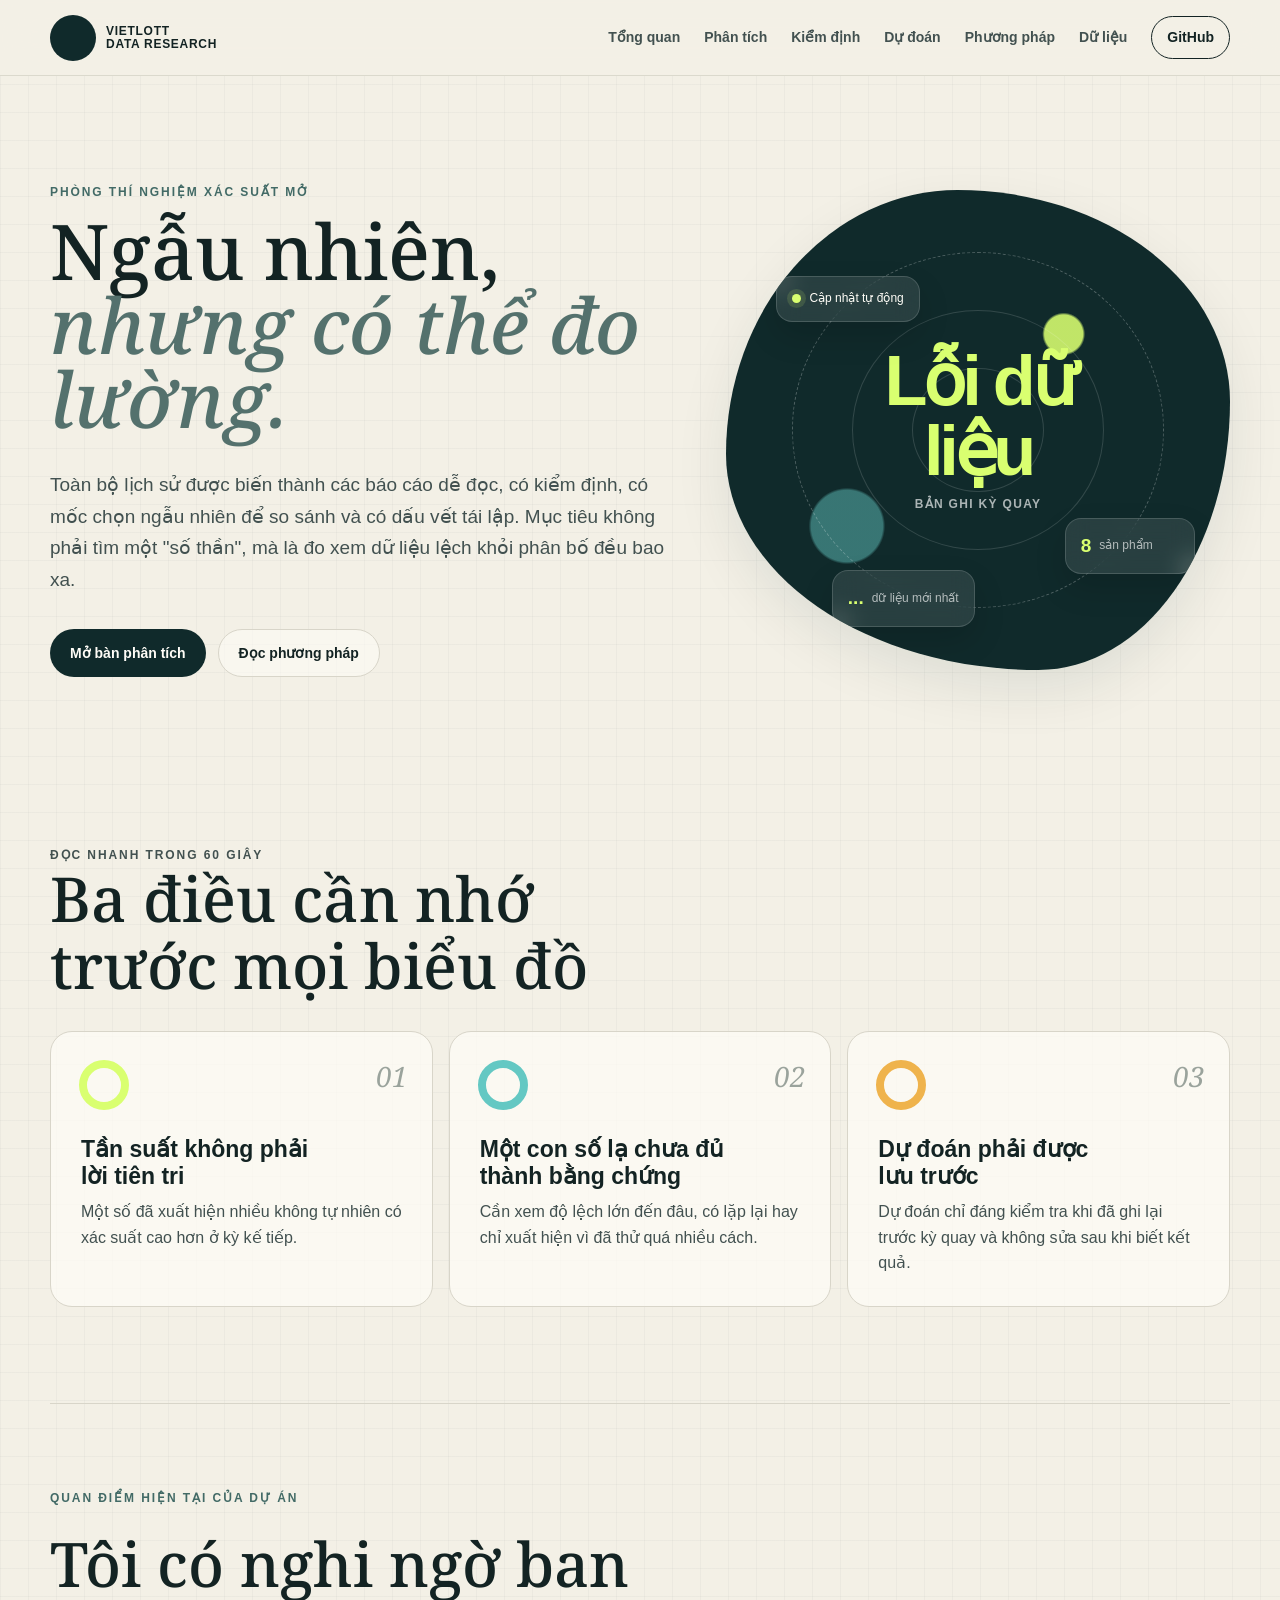
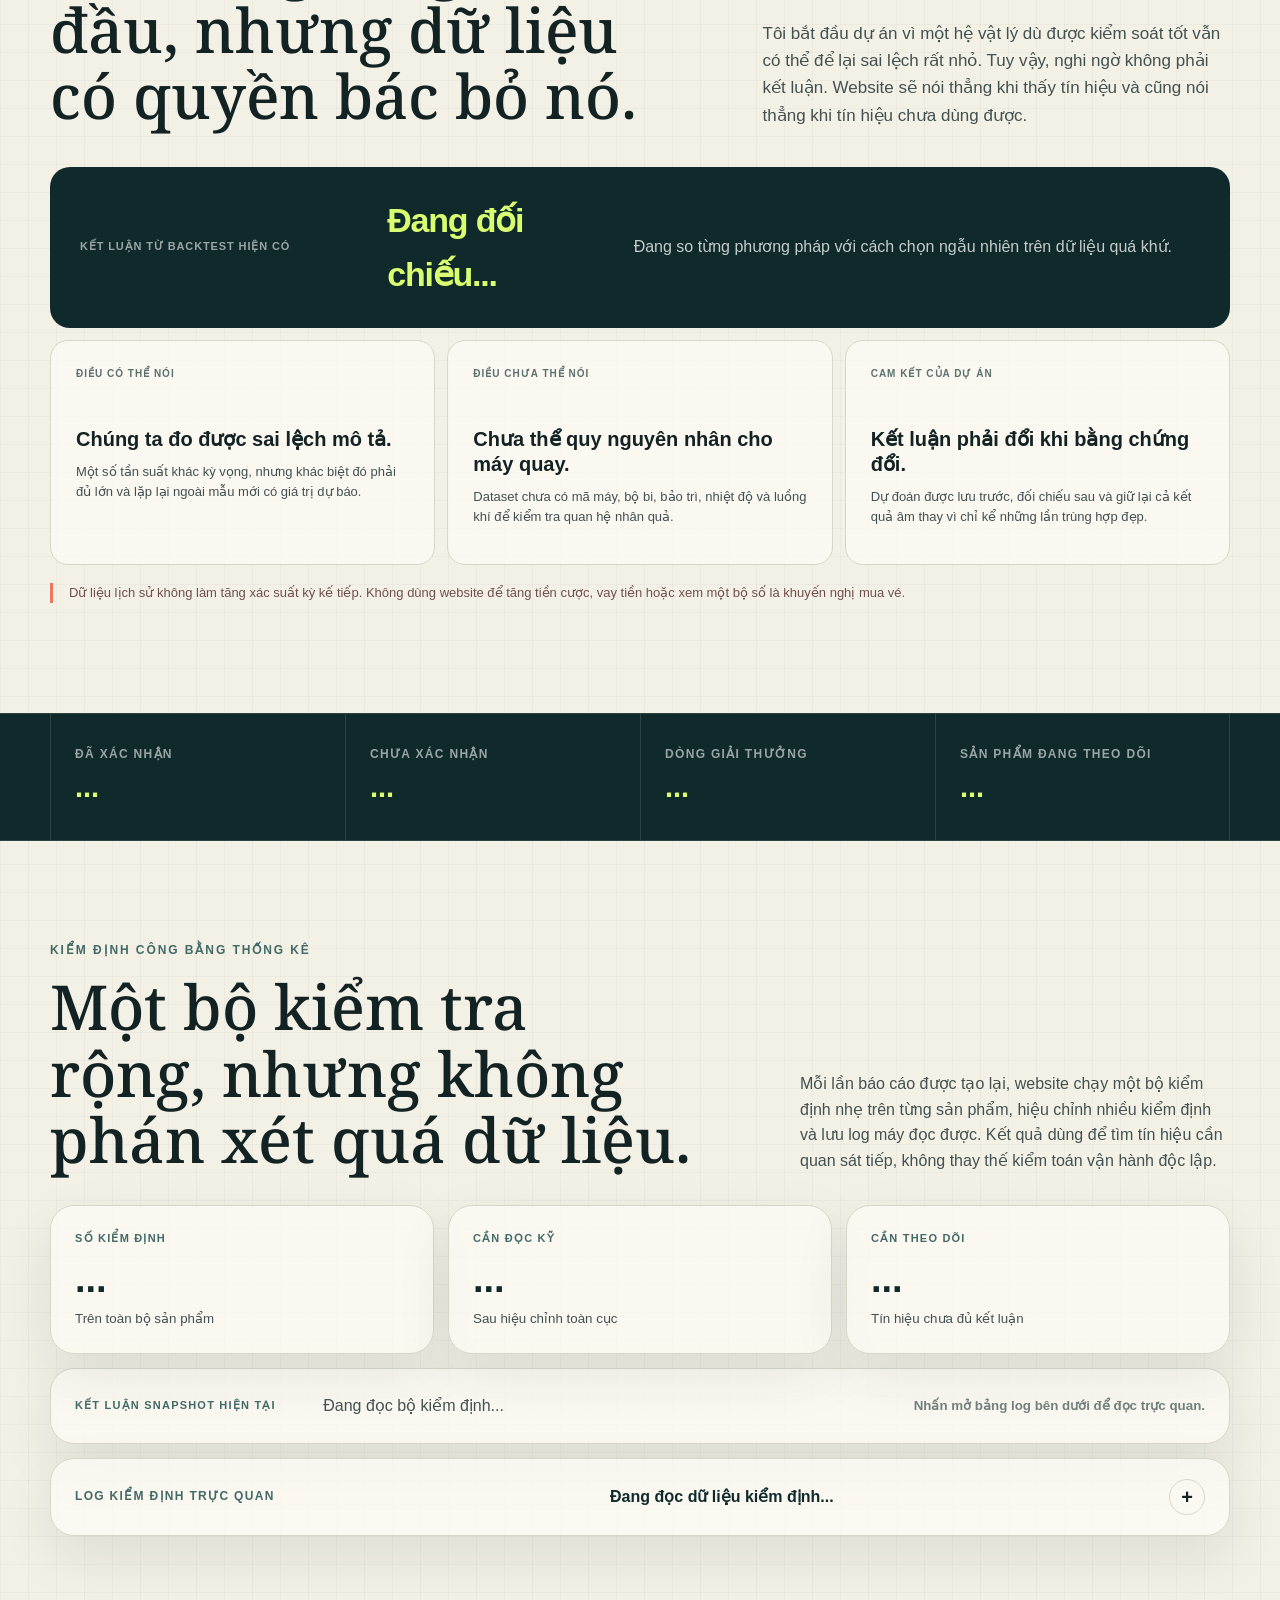
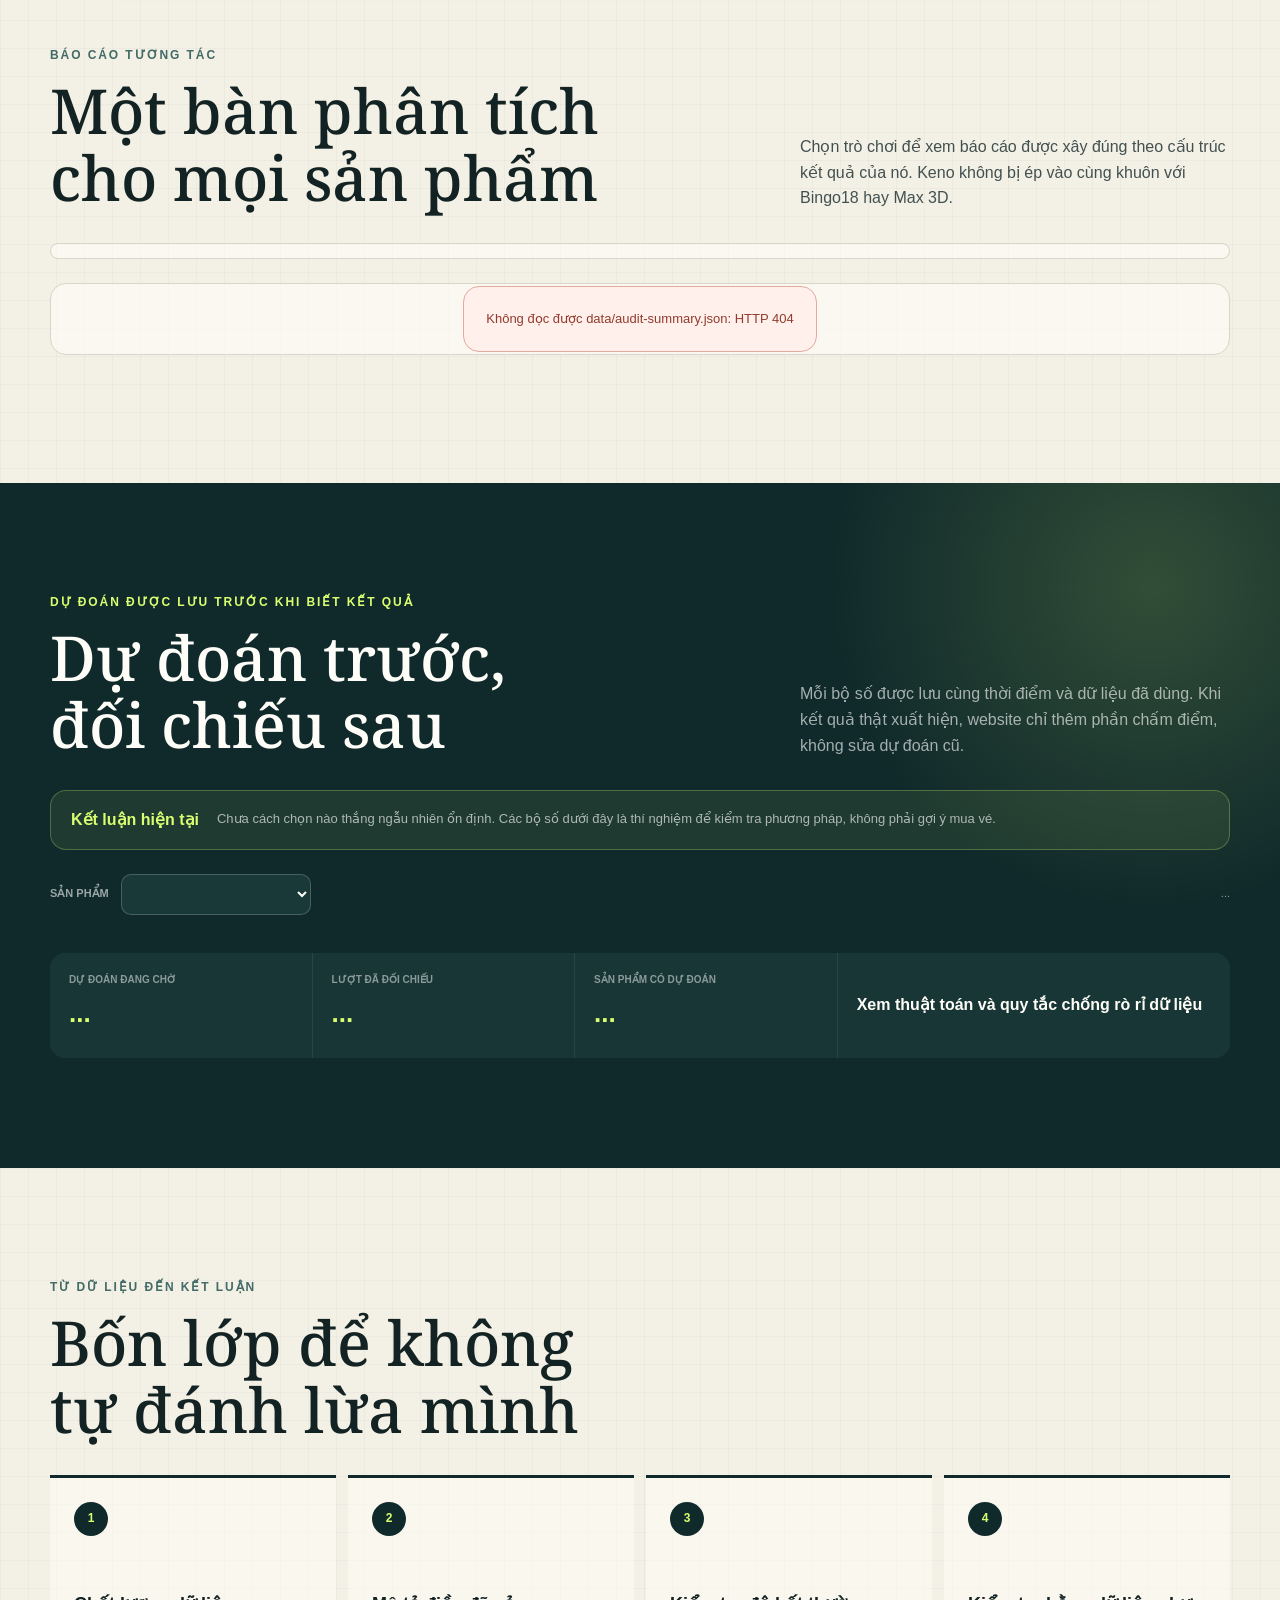
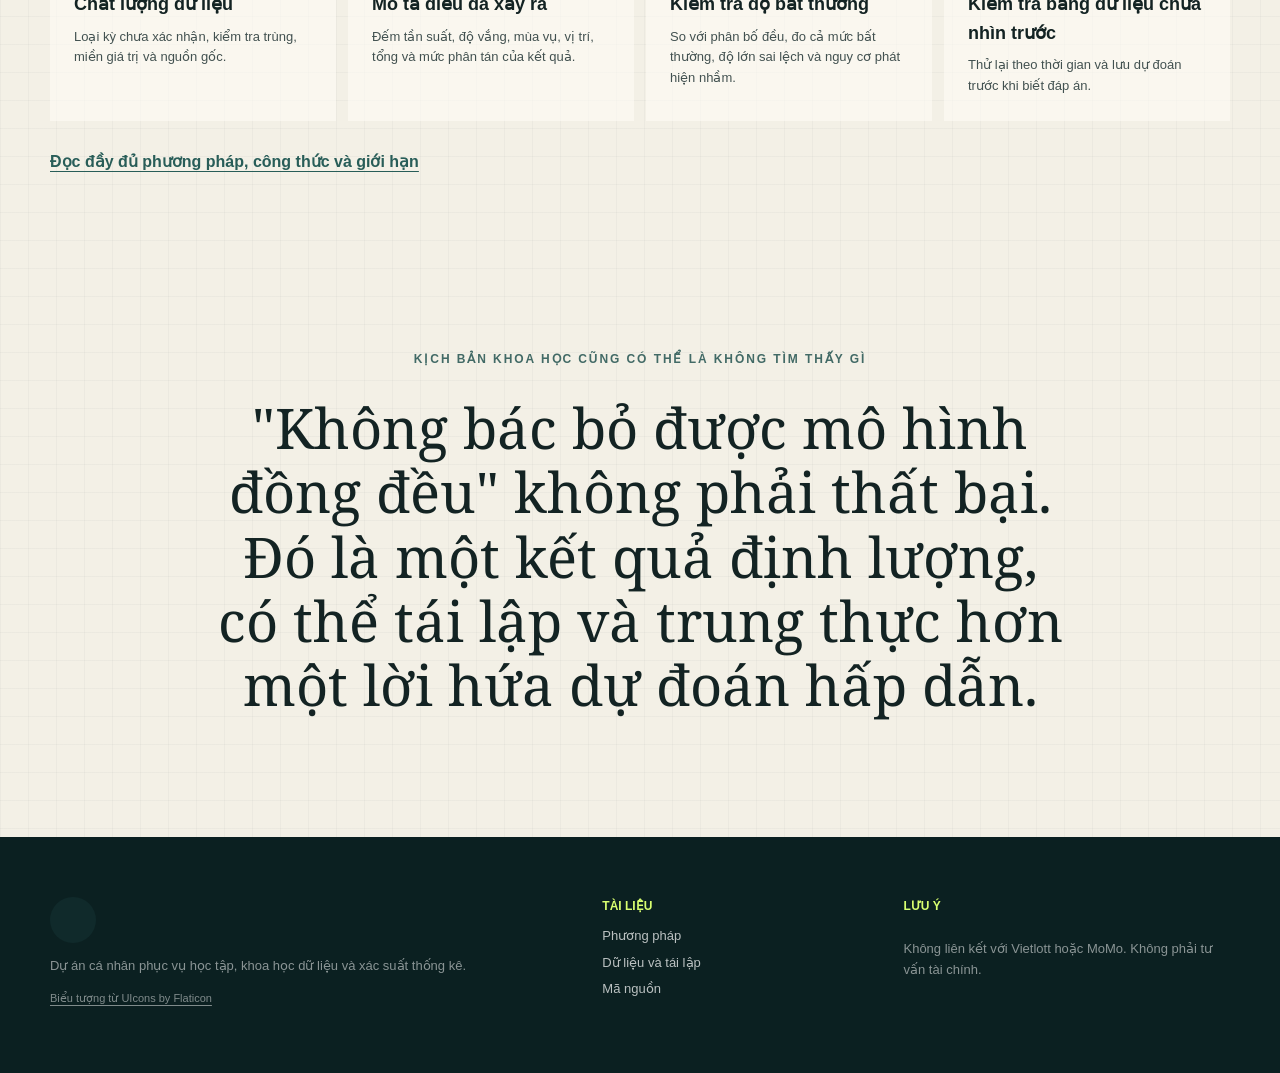
==== site/index.html @ 47cca915 "Tinh chỉnh toàn diện giao diện desktop" ====
<!doctype html>
<html lang="vi">
<head>
  <meta charset="utf-8">
  <meta name="viewport" content="width=device-width, initial-scale=1">
  <meta name="description" content="Báo cáo thống kê, kiểm định và dự đoán có lưu vết trên dữ liệu lịch sử Vietlott.">
  <meta name="theme-color" content="#102a2b">
  <meta property="og:title" content="Vietlott Data Research">
  <meta property="og:description" content="Đo lường tính ngẫu nhiên bằng dữ liệu, không bán giấc mơ dự đoán.">
  <title>Vietlott Data Research</title>
  <link rel="icon" href="assets/favicon.svg?v=20260614-8" type="image/svg+xml">
  <link rel="preconnect" href="https://fonts.googleapis.com">
  <link rel="preconnect" href="https://fonts.gstatic.com" crossorigin>
  <link rel="stylesheet" href="https://fonts.googleapis.com/css2?family=Noto+Serif:ital,wght@0,400;0,500;1,400;1,500&amp;display=swap">
  <link rel="stylesheet" href="https://cdn-uicons.flaticon.com/3.0.0/uicons-regular-rounded/css/uicons-regular-rounded.css">
  <link rel="stylesheet" href="assets/styles.css?v=20260614-8">
  <script src="assets/app.js?v=20260614-8" defer></script>
</head>
<body>
  <a class="skip-link" href="#main">Bỏ qua điều hướng</a>
  <header class="site-header">
    <a class="brand" href="index.html" aria-label="Vietlott Data Research">
      <span class="brand-mark" aria-hidden="true"><i class="fi fi-rr-crystal-ball"></i></span>
      <span class="brand-copy">Vietlott<br>Data Research</span>
    </a>
    <button class="menu-button" type="button" aria-expanded="false" aria-controls="site-nav">
      Menu
    </button>
    <nav id="site-nav" class="site-nav" aria-label="Điều hướng chính">
      <a href="#tong-quan">Tổng quan</a>
      <a href="#phan-tich">Phân tích</a>
      <a href="#kiem-dinh">Kiểm định</a>
      <a href="#du-doan">Dự đoán</a>
      <a href="phuong-phap.html">Phương pháp</a>
      <a href="du-lieu.html">Dữ liệu</a>
      <a class="nav-github" href="https://github.com/NhanAZ/vietlott-data-research">GitHub</a>
    </nav>
  </header>

  <main id="main">
    <section id="tong-quan" class="hero shell">
      <div class="hero-copy">
        <p class="eyebrow">Phòng thí nghiệm xác suất mở</p>
        <h1>Ngẫu nhiên,<br><span>nhưng có thể đo lường.</span></h1>
        <p class="hero-lead">
          Toàn bộ lịch sử được biến thành các báo cáo dễ đọc, có kiểm định, có
          mốc chọn ngẫu nhiên để so sánh và có dấu vết tái lập. Mục tiêu không
          phải tìm một "số thần", mà là đo xem dữ liệu lệch khỏi phân bố đều bao xa.
        </p>
        <div class="hero-actions">
          <a class="button button-primary" href="#phan-tich">Mở bàn phân tích</a>
          <a class="button button-quiet" href="phuong-phap.html">Đọc phương pháp</a>
        </div>
      </div>
      <div class="hero-figure" aria-label="Tóm tắt dữ liệu">
        <div class="orbit orbit-one"></div>
        <div class="orbit orbit-two"></div>
        <div class="hero-number">
          <strong id="hero-draw-count">...</strong>
          <span>bản ghi kỳ quay</span>
        </div>
        <div class="hero-badge hero-badge-a">
          <span class="status-dot"></span>
          <span>Cập nhật tự động</span>
        </div>
        <div class="hero-badge hero-badge-b">
          <strong id="hero-product-count">8</strong>
          <span>sản phẩm</span>
        </div>
        <div class="hero-badge hero-badge-c">
          <strong id="hero-date">...</strong>
          <span>dữ liệu mới nhất</span>
        </div>
      </div>
    </section>

    <section class="quick-read shell" aria-labelledby="quick-title">
      <div class="section-heading compact">
        <p class="eyebrow">Đọc nhanh trong 60 giây</p>
        <h2 id="quick-title">Ba điều cần nhớ trước mọi biểu đồ</h2>
      </div>
      <div class="principle-grid">
        <article class="principle-card">
          <span class="principle-index">01</span>
          <h3>Tần suất không phải lời tiên tri</h3>
          <p>Một số đã xuất hiện nhiều không tự nhiên có xác suất cao hơn ở kỳ kế tiếp.</p>
        </article>
        <article class="principle-card">
          <span class="principle-index">02</span>
          <h3>Một con số lạ chưa đủ thành bằng chứng</h3>
          <p>Cần xem độ lệch lớn đến đâu, có lặp lại hay chỉ xuất hiện vì đã thử quá nhiều cách.</p>
        </article>
        <article class="principle-card">
          <span class="principle-index">03</span>
          <h3>Dự đoán phải được lưu trước</h3>
          <p>Dự đoán chỉ đáng kiểm tra khi đã ghi lại trước kỳ quay và không sửa sau khi biết kết quả.</p>
        </article>
      </div>
    </section>

    <section class="project-stance shell" aria-labelledby="stance-title">
      <div class="stance-intro">
        <p class="eyebrow">Quan điểm hiện tại của dự án</p>
        <h2 id="stance-title">Tôi có nghi ngờ ban đầu, nhưng dữ liệu có quyền bác bỏ nó.</h2>
        <p>
          Tôi bắt đầu dự án vì một hệ vật lý dù được kiểm soát tốt vẫn có thể để
          lại sai lệch rất nhỏ. Tuy vậy, nghi ngờ không phải kết luận. Website sẽ
          nói thẳng khi thấy tín hiệu và cũng nói thẳng khi tín hiệu chưa dùng được.
        </p>
      </div>
      <div class="stance-verdict">
        <span>Kết luận từ backtest hiện có</span>
        <strong id="verdict-backtest-count">Đang đối chiếu...</strong>
        <p id="project-verdict-summary">
          Đang so từng phương pháp với cách chọn ngẫu nhiên trên dữ liệu quá khứ.
        </p>
      </div>
      <div class="stance-grid">
        <article>
          <span>Điều có thể nói</span>
          <strong>Chúng ta đo được sai lệch mô tả.</strong>
          <p>Một số tần suất khác kỳ vọng, nhưng khác biệt đó phải đủ lớn và lặp lại ngoài mẫu mới có giá trị dự báo.</p>
        </article>
        <article>
          <span>Điều chưa thể nói</span>
          <strong>Chưa thể quy nguyên nhân cho máy quay.</strong>
          <p>Dataset chưa có mã máy, bộ bi, bảo trì, nhiệt độ và luồng khí để kiểm tra quan hệ nhân quả.</p>
        </article>
        <article>
          <span>Cam kết của dự án</span>
          <strong>Kết luận phải đổi khi bằng chứng đổi.</strong>
          <p>Dự đoán được lưu trước, đối chiếu sau và giữ lại cả kết quả âm thay vì chỉ kể những lần trùng hợp đẹp.</p>
        </article>
      </div>
      <p class="stance-disclaimer">
        Dữ liệu lịch sử không làm tăng xác suất kỳ kế tiếp. Không dùng website để
        tăng tiền cược, vay tiền hoặc xem một bộ số là khuyến nghị mua vé.
      </p>
    </section>

    <section class="data-ribbon">
      <div class="shell data-ribbon-inner">
        <div>
          <span>Đã xác nhận</span>
          <strong id="confirmed-count">...</strong>
        </div>
        <div>
          <span>Chưa xác nhận</span>
          <strong id="unconfirmed-count">...</strong>
        </div>
        <div>
          <span>Dòng giải thưởng</span>
          <strong id="prize-count">...</strong>
        </div>
        <div>
          <span>Sản phẩm đang theo dõi</span>
          <strong id="ribbon-product-count">...</strong>
        </div>
      </div>
    </section>

    <section id="kiem-dinh" class="audit-overview shell" aria-labelledby="audit-title">
      <div class="section-heading">
        <div>
          <p class="eyebrow">Kiểm định công bằng thống kê</p>
          <h2 id="audit-title">Một bộ kiểm tra rộng, nhưng không phán xét quá dữ liệu.</h2>
        </div>
        <p>
          Mỗi lần báo cáo được tạo lại, website chạy một bộ kiểm định nhẹ trên từng sản phẩm,
          hiệu chỉnh nhiều kiểm định và lưu log máy đọc được. Kết quả dùng để tìm tín hiệu cần
          quan sát tiếp, không thay thế kiểm toán vận hành độc lập.
        </p>
      </div>
      <div class="audit-summary-grid">
        <article>
          <span>Số kiểm định</span>
          <strong id="audit-test-count">...</strong>
          <small>Trên toàn bộ sản phẩm</small>
        </article>
        <article>
          <span>Cần đọc kỹ</span>
          <strong id="audit-review-count">...</strong>
          <small>Sau hiệu chỉnh toàn cục</small>
        </article>
        <article>
          <span>Cần theo dõi</span>
          <strong id="audit-watch-count">...</strong>
          <small>Tín hiệu chưa đủ kết luận</small>
        </article>
      </div>
      <div class="audit-conclusion-card">
        <span>Kết luận snapshot hiện tại</span>
        <p id="audit-global-conclusion">Đang đọc bộ kiểm định...</p>
        <small>Nhấn mở bảng log bên dưới để đọc trực quan.</small>
      </div>
      <details class="audit-log-panel">
        <summary>
          <span>Log kiểm định trực quan</span>
          <strong id="audit-log-summary">Đang đọc dữ liệu kiểm định...</strong>
        </summary>
        <div id="audit-log-visual" class="audit-log-visual"></div>
        <div class="audit-log-actions">
          <a href="data/audit-summary.json">Tải tóm tắt JSON</a>
          <a href="data/audit-log.jsonl">Tải JSONL thô</a>
        </div>
      </details>
    </section>

    <section id="phan-tich" class="analysis-section shell">
      <div class="section-heading">
        <div>
          <p class="eyebrow">Báo cáo tương tác</p>
          <h2>Một bàn phân tích cho mọi sản phẩm</h2>
        </div>
        <p>
          Chọn trò chơi để xem báo cáo được xây đúng theo cấu trúc kết quả của nó.
          Keno không bị ép vào cùng khuôn với Bingo18 hay Max 3D.
        </p>
      </div>

      <div id="product-tabs" class="product-tabs" role="tablist" aria-label="Chọn sản phẩm"></div>

      <div id="dashboard-loading" class="loading-card" role="status" aria-live="polite">
        <span class="loader" aria-hidden="true"></span>
        <span id="dashboard-loading-label">Đang mở báo cáo đầu tiên...</span>
      </div>

      <div id="dashboard" class="dashboard" hidden>
        <section class="product-masthead panel panel-dark">
          <div>
            <p class="panel-kicker" id="product-kind">...</p>
            <h2 id="product-name">...</h2>
            <p id="product-note">...</p>
          </div>
          <div class="latest-draw">
            <span>Kỳ xác nhận mới nhất</span>
            <strong id="latest-draw-id">...</strong>
            <time id="latest-draw-date">...</time>
          </div>
        </section>

        <div id="product-metrics" class="metric-grid"></div>

        <section class="panel conclusion-panel">
          <div class="panel-heading">
            <div>
              <p class="panel-kicker">So với phân bố đều</p>
              <h3>Dữ liệu đang kể câu chuyện gì?</h3>
            </div>
            <span id="test-verdict" class="verdict">...</span>
          </div>
          <div class="conclusion-layout">
            <p id="test-explanation" class="big-explanation">...</p>
            <div class="test-metrics" id="test-metrics"></div>
          </div>
          <p class="method-note">
            "Mức bất thường" nhỏ chỉ nói dữ liệu khó phù hợp với mốc so sánh.
            Nó không cho biết sai lệch lớn đến đâu và không chứng minh có thể dự đoán kỳ sau.
            <a href="phuong-phap.html#thuat-ngu">Xem giải thích thuật ngữ</a>.
          </p>
        </section>

        <section class="panel audit-panel">
          <div class="panel-heading">
            <div>
              <p class="panel-kicker">Tín hiệu riêng của sản phẩm đang chọn</p>
              <h3>Các phép kiểm đang nói gì?</h3>
            </div>
            <span id="audit-product-verdict" class="verdict">...</span>
          </div>
          <p id="audit-product-conclusion" class="method-note">
            Đang đọc các kiểm định phân bố, chuỗi thời gian và đồng xuất hiện.
          </p>
          <div id="audit-product-metrics" class="audit-mini-grid"></div>
          <div id="audit-test-list" class="audit-test-list"></div>
          <details class="technical-details">
            <summary>Thuật toán đang chạy và thuật toán chưa chạy</summary>
            <div id="audit-method-catalog"></div>
          </details>
        </section>

        <div id="number-analysis" class="analysis-kind" hidden>
          <section class="panel">
            <div class="panel-heading">
              <div>
                <p class="panel-kicker">Tần suất biên</p>
                <h3>Bản đồ từng con số</h3>
              </div>
              <div class="legend">
                <span><i class="legend-low"></i>Ít hơn kỳ vọng</span>
                <span><i class="legend-neutral"></i>Gần kỳ vọng</span>
                <span><i class="legend-high"></i>Nhiều hơn kỳ vọng</span>
              </div>
            </div>
            <div class="number-map-layout">
              <div>
                <div id="number-grid" class="number-grid" aria-label="Bản đồ độ lệch chuẩn hóa"></div>
                <p class="method-note">Chạm vào một số để xem hồ sơ chi tiết và mùa vụ.</p>
              </div>
              <article id="number-profile" class="number-profile"></article>
            </div>
          </section>

          <div class="two-column">
            <section class="panel">
              <div class="panel-heading">
                <div>
                <p class="panel-kicker">Tần suất chuẩn hóa</p>
                  <h3>Số nổi bật nhất</h3>
                </div>
                <span class="tiny-label">Theo mức lệch chuẩn hóa</span>
              </div>
              <div id="frequency-chart" class="bar-chart"></div>
            </section>
            <section class="panel">
              <div class="panel-heading">
                <div>
                  <p class="panel-kicker">Độ vắng</p>
                  <h3>Lâu chưa xuất hiện</h3>
                </div>
                <span class="tiny-label">Đơn vị kỳ quay</span>
              </div>
              <div id="overdue-chart" class="bar-chart"></div>
            </section>
          </div>

          <section class="panel">
            <div class="panel-heading">
              <div>
                <p class="panel-kicker">Mùa vụ mô tả</p>
                <h3 id="month-title">Tần suất theo tháng</h3>
              </div>
              <span class="tiny-label">Đã chia cho số kỳ trong tháng</span>
            </div>
            <div id="month-chart" class="month-chart"></div>
            <h4 class="subchart-title">Theo thứ trong tuần</h4>
            <div id="weekday-chart" class="month-chart weekday-chart"></div>
            <p class="method-note">
              Tháng trong năm không phải dữ liệu nhiệt độ. Biểu đồ này chỉ phát hiện mô
              tả mùa vụ, chưa đủ để kết luận quan hệ nhân quả với thời tiết.
            </p>
          </section>

          <section class="panel">
            <div class="panel-heading">
              <div>
                <p class="panel-kicker">Thứ hạng sau khi sắp tăng dần</p>
                <h3>Tần suất theo vị trí công bố</h3>
              </div>
            </div>
            <div id="position-heatmap" class="heatmap-wrap"></div>
            <p class="method-note">
              Đây là vị trí trong dãy đã sắp xếp, không phải thứ tự viên bi rời khỏi máy quay.
            </p>
          </section>

          <div class="two-column">
            <section class="panel">
              <div class="panel-heading">
                <div>
                  <p class="panel-kicker">Hình dạng tổ hợp</p>
                  <h3>Phân phối tổng</h3>
                </div>
              </div>
              <div id="sum-histogram" class="svg-chart"></div>
            </section>
            <section class="panel">
              <div class="panel-heading">
                <div>
                  <p class="panel-kicker">Cấu trúc lân cận</p>
                  <h3>Chẵn lẻ và số liên tiếp</h3>
                </div>
              </div>
              <div id="structure-summary" class="structure-summary"></div>
            </section>
          </div>

          <section id="pair-panel" class="panel">
            <div class="panel-heading">
              <div>
                <p class="panel-kicker">Đồng xuất hiện</p>
                <h3>Các cặp lệch khỏi kỳ vọng nhiều nhất</h3>
              </div>
              <span class="tiny-label">Thống kê hậu nghiệm</span>
            </div>
            <div id="pair-table" class="table-wrap"></div>
          </section>
        </div>

        <div id="digit-analysis" class="analysis-kind" hidden>
          <div class="two-column">
            <section class="panel">
              <div class="panel-heading">
                <div>
                  <p class="panel-kicker">Mười chữ số</p>
                  <h3>Tần suất tổng thể</h3>
                </div>
              </div>
              <div id="digit-chart" class="bar-chart"></div>
            </section>
            <section class="panel">
              <div class="panel-heading">
                <div>
                  <p class="panel-kicker">Vị trí có ý nghĩa</p>
                  <h3>Hàng trăm, chục và đơn vị</h3>
                </div>
              </div>
              <div id="digit-position-heatmap" class="heatmap-wrap"></div>
            </section>
          </div>
          <div class="two-column">
            <section class="panel">
              <div class="panel-heading">
                <div>
                  <p class="panel-kicker">Cấu trúc chuỗi</p>
                  <h3>Phân phối tổng chữ số</h3>
                </div>
              </div>
              <div id="digit-sum-histogram" class="svg-chart"></div>
            </section>
            <section class="panel">
              <div class="panel-heading">
                <div>
                  <p class="panel-kicker">Mẫu lặp</p>
                  <h3>Số chữ số khác nhau</h3>
                </div>
              </div>
              <div id="digit-unique-chart" class="bar-chart"></div>
            </section>
          </div>
          <section class="panel">
            <div class="panel-heading">
              <div>
                <p class="panel-kicker">Bảng xếp hạng mô tả</p>
                <h3>Các chuỗi xuất hiện nhiều</h3>
              </div>
              <span class="tiny-label">Không phải khuyến nghị chọn số</span>
            </div>
            <div id="sequence-table" class="table-wrap"></div>
          </section>
        </div>

        <div class="two-column">
          <section class="panel">
            <div class="panel-heading">
              <div>
                <p class="panel-kicker">Thử lại trên dữ liệu quá khứ</p>
                <h3>Cách chọn có tốt hơn chọn ngẫu nhiên?</h3>
              </div>
            </div>
            <div id="backtest-report"></div>
          </section>
          <section class="panel">
            <div class="panel-heading">
              <div>
                <p class="panel-kicker">Giải thưởng công bố</p>
                <h3>Phạm vi dữ liệu giải</h3>
              </div>
            </div>
            <div id="prize-report" class="prize-report"></div>
          </section>
        </div>

        <section class="panel">
          <div class="panel-heading">
            <div>
              <p class="panel-kicker">Dữ liệu gốc gần nhất</p>
              <h3>Mười hai kỳ mới</h3>
            </div>
          </div>
          <div id="recent-draws" class="recent-draws"></div>
        </section>
      </div>
    </section>

    <section id="du-doan" class="prediction-section">
      <div class="shell">
        <div class="section-heading light">
          <div>
            <p class="eyebrow">Dự đoán được lưu trước khi biết kết quả</p>
            <h2>Dự đoán trước, đối chiếu sau</h2>
          </div>
          <p>
            Mỗi bộ số được lưu cùng thời điểm và dữ liệu đã dùng. Khi kết quả thật
            xuất hiện, website chỉ thêm phần chấm điểm, không sửa dự đoán cũ.
          </p>
        </div>
        <div class="prediction-warning">
          <strong>Kết luận hiện tại</strong>
          <span id="prediction-current-conclusion">
            Chưa cách chọn nào thắng ngẫu nhiên ổn định. Các bộ số dưới đây là thí
            nghiệm để kiểm tra phương pháp, không phải gợi ý mua vé.
          </span>
        </div>
        <div class="prediction-toolbar">
          <label for="prediction-product">Sản phẩm</label>
          <select id="prediction-product"></select>
          <span id="prediction-ledger-status">...</span>
        </div>
        <div id="prediction-cards" class="prediction-grid"></div>
        <div class="archive-summary">
          <div>
            <span>Dự đoán đang chờ</span>
            <strong id="pending-predictions">...</strong>
          </div>
          <div>
            <span>Lượt đã đối chiếu</span>
            <strong id="evaluated-predictions">...</strong>
          </div>
          <div>
            <span>Sản phẩm có dự đoán</span>
            <strong id="prediction-product-count">...</strong>
          </div>
          <a href="phuong-phap.html#du-doan">Xem thuật toán và quy tắc chống rò rỉ dữ liệu</a>
        </div>
      </div>
    </section>

    <section class="method-preview shell">
      <div class="section-heading">
        <div>
          <p class="eyebrow">Từ dữ liệu đến kết luận</p>
          <h2>Bốn lớp để không tự đánh lừa mình</h2>
        </div>
      </div>
      <ol class="method-steps">
        <li>
          <span>1</span>
          <div><strong>Chất lượng dữ liệu</strong><p>Loại kỳ chưa xác nhận, kiểm tra trùng, miền giá trị và nguồn gốc.</p></div>
        </li>
        <li>
          <span>2</span>
          <div><strong>Mô tả điều đã xảy ra</strong><p>Đếm tần suất, độ vắng, mùa vụ, vị trí, tổng và mức phân tán của kết quả.</p></div>
        </li>
        <li>
          <span>3</span>
          <div><strong>Kiểm tra độ bất thường</strong><p>So với phân bố đều, đo cả mức bất thường, độ lớn sai lệch và nguy cơ phát hiện nhầm.</p></div>
        </li>
        <li>
          <span>4</span>
          <div><strong>Kiểm tra bằng dữ liệu chưa nhìn trước</strong><p>Thử lại theo thời gian và lưu dự đoán trước khi biết đáp án.</p></div>
        </li>
      </ol>
      <a class="text-link" href="phuong-phap.html">Đọc đầy đủ phương pháp, công thức và giới hạn</a>
    </section>

    <section class="closing shell">
      <p class="eyebrow">Kịch bản khoa học cũng có thể là không tìm thấy gì</p>
      <blockquote>
        "Không bác bỏ được mô hình đồng đều" không phải thất bại. Đó là một kết quả
        định lượng, có thể tái lập và trung thực hơn một lời hứa dự đoán hấp dẫn.
      </blockquote>
    </section>
  </main>

  <footer class="site-footer">
    <div class="shell footer-grid">
      <div>
        <span class="brand-mark" aria-hidden="true"><i class="fi fi-rr-crystal-ball"></i></span>
        <p>Dự án cá nhân phục vụ học tập, khoa học dữ liệu và xác suất thống kê.</p>
        <a class="icon-credit" href="https://www.flaticon.com/free-icon-font/crystal-ball_8034121">
          Biểu tượng từ UIcons by Flaticon
        </a>
      </div>
      <div>
        <strong>Tài liệu</strong>
        <a href="phuong-phap.html">Phương pháp</a>
        <a href="du-lieu.html">Dữ liệu và tái lập</a>
        <a href="https://github.com/NhanAZ/vietlott-data-research">Mã nguồn</a>
      </div>
      <div>
        <strong>Lưu ý</strong>
        <p>Không liên kết với Vietlott hoặc MoMo. Không phải tư vấn tài chính.</p>
      </div>
    </div>
  </footer>
</body>
</html>
---- site/assets/styles.css ----
:root {
  --ink: #132323;
  --ink-soft: #425150;
  --forest: #102a2b;
  --forest-2: #173d3c;
  --cream: #f3f0e6;
  --paper: #fffdf7;
  --line: #d8d5c9;
  --acid: #d9ff70;
  --amber: #efb34c;
  --coral: #ed765f;
  --cyan: #64c8c3;
  --blue: #5e79d7;
  --shadow: 0 20px 55px rgb(16 42 43 / 9%);
  --radius: 22px;
  --shell: min(1180px, calc(100vw - 40px));
  --font-display: "Noto Serif", "Times New Roman", serif;
}

* {
  box-sizing: border-box;
}

[hidden] {
  display: none !important;
}

html {
  scroll-behavior: smooth;
}

section[id] {
  scroll-margin-top: 76px;
}

body {
  margin: 0;
  background:
    linear-gradient(rgb(19 35 35 / 3%) 1px, transparent 1px),
    linear-gradient(90deg, rgb(19 35 35 / 3%) 1px, transparent 1px),
    var(--cream);
  background-size: 28px 28px;
  color: var(--ink);
  font-family: "Aptos", "Segoe UI", Arial, sans-serif;
  line-height: 1.6;
}

button,
input,
select {
  font: inherit;
}

a {
  color: inherit;
}

.skip-link {
  position: fixed;
  z-index: 100;
  top: 12px;
  left: 12px;
  padding: 10px 14px;
  background: var(--acid);
  color: var(--forest);
  transform: translateY(-150%);
}

.skip-link:focus {
  transform: translateY(0);
}

.shell {
  width: var(--shell);
  margin-inline: auto;
}

.site-header {
  position: sticky;
  z-index: 50;
  top: 0;
  display: flex;
  align-items: center;
  justify-content: space-between;
  min-height: 76px;
  padding: 12px max(20px, calc((100vw - 1180px) / 2));
  border-bottom: 1px solid rgb(216 213 201 / 85%);
  background: rgb(243 240 230 / 92%);
  backdrop-filter: blur(18px);
}

.brand {
  display: inline-flex;
  gap: 10px;
  align-items: center;
  color: var(--ink);
  text-decoration: none;
}

.brand-mark {
  display: inline-grid;
  width: 46px;
  height: 46px;
  place-items: center;
  border-radius: 50%;
  background: var(--forest);
  color: var(--acid);
}

.brand-mark i {
  display: block;
  height: 23px;
  font-size: 23px;
  line-height: 1;
}

.brand-copy {
  font-size: 12px;
  font-weight: 800;
  line-height: 1.05;
  letter-spacing: 0.06em;
  text-transform: uppercase;
}

.site-nav {
  display: flex;
  gap: 24px;
  align-items: center;
}

.site-nav a {
  color: var(--ink-soft);
  font-size: 14px;
  font-weight: 700;
  text-decoration: none;
}

.site-nav a:hover {
  color: var(--ink);
}

.site-nav .nav-github {
  padding: 9px 15px;
  border: 1px solid var(--ink);
  border-radius: 999px;
  color: var(--ink);
}

.menu-button {
  display: none;
  border: 0;
  background: transparent;
  color: var(--ink);
  font-weight: 800;
}

.hero {
  display: grid;
  min-height: 690px;
  grid-template-columns: 1.1fr 0.9fr;
  gap: 60px;
  align-items: center;
  padding-block: 92px 74px;
}

.eyebrow,
.panel-kicker {
  margin: 0 0 12px;
  color: #426a66;
  font-size: 12px;
  font-weight: 900;
  letter-spacing: 0.16em;
  text-transform: uppercase;
}

.hero h1,
.section-heading h2,
.product-masthead h2,
.closing blockquote {
  font-family: var(--font-display);
  font-kerning: normal;
  text-wrap: balance;
}

.hero h1 {
  max-width: 760px;
  margin: 0;
  font-size: clamp(48px, 6vw, 82px);
  font-weight: 500;
  line-height: 0.96;
  letter-spacing: normal;
}

.hero h1 span {
  color: #54716d;
  font-style: italic;
}

.hero-lead {
  max-width: 660px;
  margin: 34px 0 0;
  color: var(--ink-soft);
  font-size: 19px;
  line-height: 1.65;
}

.hero-actions {
  display: flex;
  gap: 12px;
  margin-top: 34px;
}

.button {
  display: inline-flex;
  min-height: 48px;
  align-items: center;
  justify-content: center;
  padding: 0 20px;
  border-radius: 999px;
  font-size: 14px;
  font-weight: 900;
  text-decoration: none;
}

.button-primary {
  background: var(--forest);
  color: var(--paper);
}

.button-primary:hover {
  background: var(--forest-2);
}

.button-quiet {
  border: 1px solid var(--line);
  background: rgb(255 253 247 / 55%);
}

.hero-figure {
  position: relative;
  min-height: 480px;
  overflow: hidden;
  border-radius: 46% 54% 38% 62% / 55% 44% 56% 45%;
  background:
    radial-gradient(circle at 67% 30%, rgb(217 255 112 / 88%) 0 4%, transparent 4.5%),
    radial-gradient(circle at 24% 70%, rgb(100 200 195 / 48%) 0 7%, transparent 7.5%),
    var(--forest);
  box-shadow: var(--shadow);
  color: var(--paper);
}

.hero-figure::before {
  position: absolute;
  inset: 13%;
  border: 1px dashed rgb(255 255 255 / 25%);
  border-radius: 50%;
  content: "";
}

.orbit {
  position: absolute;
  border: 1px solid rgb(255 255 255 / 14%);
  border-radius: 50%;
}

.orbit-one {
  inset: 25%;
}

.orbit-two {
  inset: 37%;
}

.hero-number {
  position: absolute;
  top: 50%;
  left: 50%;
  display: flex;
  flex-direction: column;
  text-align: center;
  transform: translate(-50%, -50%);
}

.hero-number strong {
  color: var(--acid);
  font-size: clamp(44px, 5.5vw, 76px);
  line-height: 1;
  letter-spacing: -0.06em;
}

.hero-number span {
  margin-top: 8px;
  color: rgb(255 255 255 / 65%);
  font-size: 12px;
  font-weight: 800;
  letter-spacing: 0.11em;
  text-transform: uppercase;
}

.hero-badge {
  position: absolute;
  display: flex;
  min-width: 130px;
  gap: 8px;
  align-items: center;
  padding: 12px 15px;
  border: 1px solid rgb(255 255 255 / 15%);
  border-radius: 16px;
  background: rgb(255 255 255 / 10%);
  box-shadow: 0 14px 32px rgb(0 0 0 / 14%);
  font-size: 12px;
  backdrop-filter: blur(12px);
}

.hero-badge strong {
  color: var(--acid);
  font-size: 19px;
}

.hero-badge-a {
  top: 18%;
  left: 10%;
}

.hero-badge-b {
  right: 7%;
  bottom: 20%;
}

.hero-badge-c {
  bottom: 9%;
  left: 21%;
}

.hero-badge-c span,
.hero-badge-b span {
  color: rgb(255 255 255 / 65%);
}

.status-dot {
  width: 9px;
  height: 9px;
  border-radius: 50%;
  background: var(--acid);
  box-shadow: 0 0 0 5px rgb(217 255 112 / 13%);
}

.quick-read {
  padding-block: 80px 96px;
}

.section-heading {
  display: flex;
  gap: 50px;
  align-items: end;
  justify-content: space-between;
  margin-bottom: 32px;
}

.section-heading.compact {
  display: block;
}

.section-heading h2 {
  max-width: 780px;
  margin: 0;
  font-size: clamp(38px, 5vw, 62px);
  font-weight: 500;
  line-height: 1.08;
  letter-spacing: normal;
}

.section-heading > p {
  max-width: 430px;
  margin: 0;
  color: var(--ink-soft);
}

.principle-grid {
  display: grid;
  grid-template-columns: repeat(3, 1fr);
  gap: 16px;
}

.principle-card {
  position: relative;
  min-height: 270px;
  padding: 30px;
  overflow: hidden;
  border: 1px solid var(--line);
  border-radius: var(--radius);
  background: rgb(255 253 247 / 72%);
}

.principle-card h3 {
  max-width: 250px;
  margin: 74px 0 10px;
  font-size: 23px;
  line-height: 1.15;
}

.principle-card p {
  margin: 0;
  color: var(--ink-soft);
}

.principle-index {
  position: absolute;
  top: 22px;
  right: 24px;
  color: #9aa39c;
  font-family: var(--font-display);
  font-size: 28px;
  font-style: italic;
}

.principle-card::after {
  position: absolute;
  top: 28px;
  left: 28px;
  width: 34px;
  height: 34px;
  border: 8px solid var(--acid);
  border-radius: 50%;
  content: "";
}

.principle-card:nth-child(2)::after {
  border-color: var(--cyan);
}

.principle-card:nth-child(3)::after {
  border-color: var(--amber);
}

.project-stance {
  padding-bottom: 110px;
}

.stance-intro {
  display: grid;
  grid-template-columns: 1.15fr 0.85fr;
  gap: 80px;
  align-items: end;
  padding-top: 46px;
  border-top: 1px solid var(--line);
}

.stance-intro .eyebrow {
  grid-column: 1 / -1;
  margin-bottom: -58px;
}

.stance-intro h2 {
  margin: 0;
  font-family: var(--font-display);
  font-size: clamp(38px, 4.8vw, 62px);
  font-weight: 500;
  line-height: 1.08;
  letter-spacing: normal;
}

.stance-intro > p:last-child {
  margin: 0;
  color: var(--ink-soft);
  font-size: 17px;
}

.stance-verdict {
  display: grid;
  grid-template-columns: 0.7fr 0.55fr 1.4fr;
  gap: 24px;
  align-items: center;
  margin-top: 38px;
  padding: 26px 30px;
  border-radius: 20px;
  background: var(--forest);
  color: var(--paper);
}

.stance-verdict > span {
  color: rgb(255 255 255 / 58%);
  font-size: 11px;
  font-weight: 850;
  letter-spacing: 0.08em;
  text-transform: uppercase;
}

.stance-verdict strong {
  color: var(--acid);
  font-size: 34px;
  letter-spacing: -0.035em;
}

.stance-verdict p {
  margin: 0;
  color: rgb(255 255 255 / 76%);
}

.stance-grid {
  display: grid;
  grid-template-columns: repeat(3, 1fr);
  gap: 12px;
  margin-top: 12px;
}

.stance-grid article {
  min-height: 225px;
  padding: 25px;
  border: 1px solid var(--line);
  border-radius: 18px;
  background: rgb(255 253 247 / 68%);
}

.stance-grid span {
  display: block;
  margin-bottom: 45px;
  color: #5c716e;
  font-size: 10px;
  font-weight: 850;
  letter-spacing: 0.1em;
  text-transform: uppercase;
}

.stance-grid strong {
  display: block;
  font-size: 20px;
  line-height: 1.25;
}

.stance-grid p {
  margin: 10px 0 0;
  color: var(--ink-soft);
  font-size: 13px;
}

.stance-disclaimer {
  margin: 18px 0 0;
  padding-left: 16px;
  border-left: 3px solid var(--coral);
  color: #6f514b;
  font-size: 13px;
}

.data-ribbon {
  border-block: 1px solid rgb(255 255 255 / 12%);
  background: var(--forest);
  color: var(--paper);
}

.data-ribbon-inner {
  display: grid;
  grid-template-columns: repeat(4, 1fr);
}

.data-ribbon-inner > div {
  display: flex;
  min-height: 126px;
  flex-direction: column;
  justify-content: center;
  padding: 24px;
  border-left: 1px solid rgb(255 255 255 / 12%);
}

.data-ribbon-inner > div:last-child {
  border-right: 1px solid rgb(255 255 255 / 12%);
}

.data-ribbon span {
  color: rgb(255 255 255 / 58%);
  font-size: 12px;
  font-weight: 800;
  letter-spacing: 0.11em;
  text-transform: uppercase;
}

.data-ribbon strong {
  color: var(--acid);
  font-size: 29px;
}

.audit-overview {
  padding-block: 100px 0;
}

.audit-summary-grid {
  display: grid;
  grid-template-columns: repeat(3, 1fr);
  gap: 14px;
}

.audit-summary-grid article,
.audit-conclusion-card {
  border: 1px solid var(--line);
  border-radius: 24px;
  background: rgb(255 253 247 / 68%);
  box-shadow: var(--shadow);
}

.audit-summary-grid article {
  padding: 24px;
}

.audit-summary-grid span,
.audit-conclusion-card span,
.audit-mini-grid span {
  display: block;
  color: #426a66;
  font-size: 11px;
  font-weight: 900;
  letter-spacing: 0.11em;
  text-transform: uppercase;
}

.audit-summary-grid strong {
  display: block;
  margin-top: 12px;
  color: var(--forest);
  font-size: 38px;
  line-height: 1;
}

.audit-summary-grid small {
  display: block;
  margin-top: 10px;
  color: var(--ink-soft);
}

.audit-conclusion-card {
  display: grid;
  grid-template-columns: 0.4fr 1fr auto;
  gap: 20px;
  align-items: center;
  margin-top: 14px;
  padding: 24px;
}

.audit-conclusion-card p {
  margin: 0;
  color: var(--ink-soft);
}

.audit-conclusion-card small {
  color: #71807c;
  font-weight: 800;
}

.audit-log-panel {
  margin-top: 14px;
  border: 1px solid var(--line);
  border-radius: 24px;
  background: rgb(255 253 247 / 72%);
  box-shadow: var(--shadow);
}

.audit-log-panel summary {
  display: flex;
  gap: 18px;
  align-items: center;
  justify-content: space-between;
  padding: 20px 24px;
  cursor: pointer;
  list-style: none;
}

.audit-log-panel summary::-webkit-details-marker {
  display: none;
}

.audit-log-panel summary::after {
  display: grid;
  width: 34px;
  height: 34px;
  flex: 0 0 auto;
  place-items: center;
  border: 1px solid var(--line);
  border-radius: 50%;
  content: "+";
  font-size: 20px;
  font-weight: 900;
}

.audit-log-panel[open] summary::after {
  content: "-";
}

.audit-log-panel summary span {
  color: #426a66;
  font-size: 12px;
  font-weight: 900;
  letter-spacing: 0.11em;
  text-transform: uppercase;
}

.audit-log-panel summary strong {
  color: var(--forest);
}

.audit-log-visual {
  display: grid;
  gap: 14px;
  padding: 0 24px 24px;
}

.audit-log-lead,
.audit-signal-card,
.audit-product-card {
  border: 1px solid var(--line);
  border-radius: 20px;
  background: #fbf8ef;
}

.audit-log-lead {
  display: grid;
  grid-template-columns: 1fr auto;
  gap: 18px;
  align-items: center;
  padding: 18px;
}

.audit-log-lead span,
.audit-signal-card span,
.audit-product-top span {
  display: block;
  color: #55716d;
  font-size: 10px;
  font-weight: 900;
  letter-spacing: 0.1em;
  text-transform: uppercase;
}

.audit-log-lead strong,
.audit-signal-card strong {
  display: block;
  margin-top: 6px;
  line-height: 1.35;
}

.audit-log-statuses,
.audit-status-pills {
  display: flex;
  flex-wrap: wrap;
  gap: 7px;
}

.audit-status-pill {
  display: inline-flex;
  gap: 6px;
  align-items: center;
  padding: 6px 9px;
  border-radius: 999px;
  background: #edf0e6;
  color: #50605c;
  font-size: 11px;
  font-weight: 850;
}

.audit-status-pill.watch {
  background: rgb(239 179 76 / 18%);
  color: #8a5b12;
}

.audit-status-pill.review {
  background: rgb(237 118 95 / 18%);
  color: #9d3c2b;
}

.audit-status-pill.skipped {
  background: #ebe3d2;
  color: #756751;
}

.audit-signal-card {
  padding: 18px;
  border-left-width: 5px;
}

.audit-signal-card.watch,
.audit-product-card.watch {
  border-left-color: var(--amber);
}

.audit-signal-card.review,
.audit-product-card.review {
  border-left-color: var(--coral);
}

.audit-signal-card.pass,
.audit-product-card.pass {
  border-left-color: #9ab7a5;
}

.audit-signal-card.skipped,
.audit-product-card.skipped {
  border-left-color: #b9b3a5;
}

.audit-signal-card p {
  margin: 8px 0 0;
  color: var(--ink-soft);
}

.audit-log-products {
  display: grid;
  grid-template-columns: repeat(2, minmax(0, 1fr));
  gap: 12px;
}

.audit-product-card {
  padding: 16px;
  border-left-width: 5px;
}

.audit-product-top {
  display: flex;
  gap: 12px;
  align-items: start;
  justify-content: space-between;
}

.audit-product-top strong {
  display: block;
  margin-top: 4px;
  font-size: 18px;
}

.audit-product-top small {
  flex: 0 0 auto;
  color: #6d7976;
  font-weight: 800;
}

.audit-product-card .audit-status-pills {
  margin-top: 12px;
}

.audit-signal {
  display: grid;
  gap: 3px;
  margin: 14px 0 0;
  padding: 12px;
  border-radius: 14px;
  background: #f0eadf;
}

.audit-signal b,
.audit-signal span,
.audit-signal em {
  display: block;
}

.audit-signal span,
.audit-product-card > p {
  color: var(--ink-soft);
  font-size: 13px;
}

.audit-signal em {
  color: #5b6d69;
  font-style: normal;
  font-weight: 850;
}

.audit-product-card > p {
  margin: 12px 0 0;
}

.audit-log-actions {
  display: flex;
  gap: 10px;
  justify-content: flex-end;
  padding: 2px 24px 24px;
}

.audit-log-actions a {
  display: inline-flex;
  min-height: 44px;
  align-items: center;
  justify-content: center;
  padding: 10px 14px;
  border: 1px solid var(--forest);
  border-radius: 999px;
  background: var(--paper);
  box-shadow: 0 4px 12px rgb(16 42 43 / 5%);
  color: var(--forest);
  font-size: 13px;
  font-weight: 900;
  text-decoration: none;
}

.audit-log-actions a:hover {
  background: var(--forest);
  color: var(--paper);
}

.analysis-section {
  padding-block: 110px;
}

.product-tabs {
  display: flex;
  gap: 8px;
  margin-bottom: 24px;
  padding: 7px;
  overflow-x: auto;
  border: 1px solid var(--line);
  border-radius: 18px;
  background: rgb(255 253 247 / 60%);
}

.product-tab {
  flex: 0 0 auto;
  padding: 10px 15px;
  border: 0;
  border-radius: 12px;
  background: transparent;
  color: var(--ink-soft);
  cursor: pointer;
  font-size: 13px;
  font-weight: 850;
}

.product-tab[aria-selected="true"] {
  background: var(--forest);
  color: var(--acid);
  box-shadow: 0 8px 22px rgb(16 42 43 / 20%);
}

.product-tab .inactive-tag {
  margin-left: 5px;
  color: #9ba6a3;
  font-size: 9px;
  text-transform: uppercase;
}

.loading-card {
  display: flex;
  min-height: 72px;
  gap: 12px;
  align-items: center;
  justify-content: center;
  margin-bottom: 18px;
  border: 1px solid var(--line);
  border-radius: 16px;
  background: rgb(255 253 247 / 64%);
  color: var(--ink-soft);
  font-size: 13px;
}

.loader {
  width: 18px;
  height: 18px;
  border: 2px solid #c8c8bf;
  border-top-color: var(--forest);
  border-radius: 50%;
  animation: spin 0.8s linear infinite;
}

@keyframes spin {
  to { transform: rotate(360deg); }
}

.dashboard,
.analysis-kind {
  display: grid;
  gap: 18px;
}

.dashboard > *,
.analysis-kind,
.two-column > *,
.panel,
.heatmap-wrap,
.table-wrap {
  min-width: 0;
  max-width: 100%;
}

.panel {
  padding: 28px;
  border: 1px solid var(--line);
  border-radius: var(--radius);
  background: rgb(255 253 247 / 88%);
  box-shadow: 0 7px 24px rgb(16 42 43 / 4%);
}

.panel-dark {
  border-color: transparent;
  background: var(--forest);
  color: var(--paper);
}

.product-masthead {
  display: flex;
  min-height: 230px;
  align-items: end;
  justify-content: space-between;
  background:
    radial-gradient(circle at 80% 10%, rgb(217 255 112 / 19%), transparent 25%),
    linear-gradient(130deg, var(--forest), #1b4643);
}

.product-masthead h2 {
  margin: 0;
  font-size: clamp(48px, 7vw, 78px);
  font-weight: 500;
  line-height: 0.95;
  letter-spacing: normal;
}

.product-masthead p {
  max-width: 680px;
  margin: 15px 0 0;
  color: rgb(255 255 255 / 65%);
}

.panel-dark .panel-kicker {
  color: var(--acid);
}

.latest-draw {
  display: flex;
  min-width: 180px;
  flex-direction: column;
  align-items: flex-end;
  text-align: right;
}

.latest-draw span,
.latest-draw time {
  color: rgb(255 255 255 / 55%);
  font-size: 12px;
}

.latest-draw strong {
  color: var(--acid);
  font-size: 34px;
}

.metric-grid {
  display: grid;
  grid-template-columns: repeat(5, 1fr);
  gap: 12px;
}

.metric-card {
  min-height: 145px;
  padding: 23px;
  border: 1px solid var(--line);
  border-radius: 18px;
  background: var(--paper);
}

.metric-card span {
  display: block;
  margin-bottom: 15px;
  color: var(--ink-soft);
  font-size: 11px;
  font-weight: 850;
  letter-spacing: 0.1em;
  text-transform: uppercase;
}

.metric-card strong {
  display: block;
  font-size: 31px;
  line-height: 1;
}

.metric-card small {
  display: block;
  margin-top: 9px;
  color: #73807e;
}

.panel-heading {
  display: flex;
  gap: 24px;
  align-items: start;
  justify-content: space-between;
  margin-bottom: 24px;
}

.panel-heading h3 {
  margin: 0;
  font-size: 25px;
  line-height: 1.15;
  text-wrap: balance;
}

.panel-heading .panel-kicker {
  margin-bottom: 6px;
}

.conclusion-panel {
  overflow: hidden;
  background:
    radial-gradient(circle at 100% 0, rgb(100 200 195 / 14%), transparent 30%),
    var(--paper);
}

.verdict {
  padding: 7px 12px;
  border: 1px solid #b8c1bc;
  border-radius: 999px;
  color: #315c57;
  font-size: 11px;
  font-weight: 900;
  letter-spacing: 0.08em;
  text-transform: uppercase;
}

.verdict.alert {
  border-color: #e9b0a3;
  color: #a84232;
}

.conclusion-layout {
  display: grid;
  grid-template-columns: 1.4fr 1fr;
  gap: 46px;
  align-items: center;
}

.big-explanation {
  margin: 0;
  font-family: var(--font-display);
  font-size: 31px;
  line-height: 1.35;
  letter-spacing: normal;
}

.test-metrics {
  display: grid;
  grid-template-columns: repeat(3, minmax(0, 1fr));
  gap: 10px;
}

.test-metric {
  display: flex;
  min-width: 0;
  min-height: 112px;
  flex-direction: column;
  justify-content: space-between;
  padding: 14px;
  border: 1px solid var(--line);
  border-radius: 14px;
  background: rgb(243 240 230 / 58%);
}

.test-metric span {
  display: block;
  color: var(--ink-soft);
  font-size: 10px;
  font-weight: 850;
  letter-spacing: 0.08em;
  line-height: 1.35;
  text-wrap: balance;
  text-transform: uppercase;
}

.test-metric strong {
  display: block;
  margin-top: 5px;
  font-size: 20px;
  line-height: 1.1;
  overflow-wrap: anywhere;
}

.audit-panel {
  background:
    radial-gradient(circle at 0 0, rgb(217 255 112 / 14%), transparent 28%),
    var(--paper);
}

.audit-mini-grid {
  display: grid;
  grid-template-columns: repeat(5, 1fr);
  gap: 10px;
  margin: 22px 0;
}

.audit-mini-grid article {
  padding: 14px;
  border: 1px solid var(--line);
  border-radius: 15px;
  background: rgb(243 240 230 / 58%);
}

.audit-mini-grid strong {
  display: block;
  margin-top: 8px;
  font-size: 20px;
}

.audit-test-list {
  display: grid;
  gap: 10px;
}

.audit-test-row {
  display: grid;
  grid-template-columns: 1fr minmax(260px, 0.6fr);
  gap: 18px;
  padding: 16px;
  border: 1px solid var(--line);
  border-left-width: 5px;
  border-radius: 18px;
  background: rgb(255 253 247 / 72%);
}

.audit-test-row.pass {
  border-left-color: #9ab7a5;
}

.audit-test-row.watch {
  border-left-color: var(--amber);
}

.audit-test-row.review {
  border-left-color: var(--coral);
}

.audit-test-row.skipped {
  border-left-color: #b9b3a5;
}

.audit-test-row span {
  color: #5c6d6a;
  font-size: 11px;
  font-weight: 850;
  letter-spacing: 0.08em;
  text-transform: uppercase;
}

.audit-test-row strong {
  display: block;
  margin-top: 5px;
  font-size: 18px;
  line-height: 1.2;
}

.audit-test-row p {
  margin: 8px 0 0;
  color: var(--ink-soft);
  font-size: 13px;
}

.audit-test-row dl {
  display: grid;
  grid-template-columns: repeat(2, 1fr);
  gap: 8px;
  margin: 0;
}

.audit-test-row dl div {
  padding: 9px;
  border-radius: 12px;
  background: #f1ede2;
}

.audit-test-row dt {
  color: #667673;
  font-size: 10px;
  font-weight: 850;
  text-transform: uppercase;
}

.audit-test-row dd {
  margin: 3px 0 0;
  font-weight: 900;
}

.audit-family-list {
  display: grid;
  grid-template-columns: repeat(2, 1fr);
  gap: 10px;
  margin-top: 12px;
}

.audit-family-list article {
  padding: 12px;
  border-radius: 14px;
  background: #f1ede2;
}

.audit-family-list strong,
.audit-family-list span {
  display: block;
}

.audit-family-list span {
  margin-top: 4px;
  color: var(--ink-soft);
}

.method-note {
  margin: 20px 0 0;
  color: #687572;
  font-size: 12px;
}

.two-column {
  display: grid;
  grid-template-columns: repeat(2, minmax(0, 1fr));
  gap: 18px;
}

.number-map-layout {
  display: grid;
  grid-template-columns: 1.55fr 0.75fr;
  gap: 30px;
}

.number-grid {
  display: grid;
  grid-template-columns: repeat(10, minmax(36px, 1fr));
  gap: 8px;
}

.number-cell {
  position: relative;
  display: grid;
  aspect-ratio: 1;
  place-items: center;
  border: 1px solid rgb(19 35 35 / 10%);
  border-radius: 50%;
  color: var(--ink);
  cursor: pointer;
  font-size: 13px;
  font-weight: 900;
  transition: transform 150ms ease, box-shadow 150ms ease;
}

.number-cell:hover,
.number-cell.selected {
  z-index: 1;
  box-shadow: 0 8px 18px rgb(16 42 43 / 16%);
  transform: translateY(-3px);
}

.number-cell.selected {
  outline: 3px solid var(--ink);
  outline-offset: 2px;
}

.number-profile {
  min-height: 100%;
  padding: 24px;
  border-radius: 20px;
  background: var(--forest);
  color: var(--paper);
}

.profile-number {
  display: grid;
  grid-template-columns: auto minmax(0, 1fr);
  gap: 18px;
  align-items: center;
}

.profile-number strong {
  display: grid;
  width: 66px;
  height: 66px;
  place-items: center;
  border-radius: 50%;
  background: var(--acid);
  color: var(--forest);
  font-size: 26px;
}

.profile-number span {
  color: rgb(255 255 255 / 55%);
  font-size: 11px;
  font-weight: 850;
  line-height: 1.45;
  text-wrap: balance;
  text-transform: uppercase;
}

.profile-stats {
  display: grid;
  gap: 12px;
  margin-top: 24px;
}

.profile-stat {
  display: flex;
  align-items: end;
  justify-content: space-between;
  padding-bottom: 10px;
  border-bottom: 1px solid rgb(255 255 255 / 12%);
}

.profile-stat span {
  color: rgb(255 255 255 / 55%);
  font-size: 12px;
}

.profile-stat strong {
  font-size: 18px;
}

.legend {
  display: flex;
  gap: 13px;
  color: var(--ink-soft);
  font-size: 11px;
}

.legend span {
  display: flex;
  gap: 5px;
  align-items: center;
}

.legend i {
  width: 10px;
  height: 10px;
  border-radius: 50%;
}

.legend-low { background: #9eb7df; }
.legend-neutral { background: #e8e4d7; }
.legend-high { background: #ef967f; }

.tiny-label {
  color: #778380;
  font-size: 10px;
  font-weight: 850;
  letter-spacing: 0.08em;
  text-transform: uppercase;
}

.bar-chart {
  display: grid;
  gap: 11px;
}

.bar-row {
  display: grid;
  grid-template-columns: 48px minmax(0, 1fr) 64px;
  gap: 10px;
  align-items: center;
  font-size: 12px;
}

.bar-label {
  overflow: hidden;
  font-weight: 850;
  text-overflow: ellipsis;
  white-space: nowrap;
}

.bar-track {
  display: block;
  height: 10px;
  overflow: hidden;
  border-radius: 999px;
  background: #eae6da;
}

.bar-fill {
  display: block;
  height: 100%;
  border-radius: inherit;
  background: var(--cyan);
  box-shadow: inset 0 0 0 1px rgb(16 42 43 / 5%);
}

.bar-fill.warm {
  background: var(--coral);
}

.bar-fill.cool {
  background: var(--blue);
}

.bar-value {
  color: var(--ink-soft);
  text-align: right;
}

.month-chart {
  display: grid;
  grid-template-columns: repeat(12, 1fr);
  gap: 7px;
}

.month-cell {
  min-height: 90px;
  padding: 10px 6px;
  border-radius: 13px;
  text-align: center;
}

.month-cell span {
  display: block;
  font-size: 10px;
  font-weight: 850;
  text-transform: uppercase;
}

.month-cell strong {
  display: block;
  margin-top: 8px;
  font-size: 16px;
}

.month-cell small {
  color: rgb(19 35 35 / 58%);
}

.subchart-title {
  margin: 28px 0 12px;
  font-size: 13px;
}

.weekday-chart {
  grid-template-columns: repeat(7, 1fr);
}

.heatmap-wrap {
  width: 100%;
  overflow-x: auto;
}

.heatmap {
  width: 100%;
  min-width: 760px;
  border-collapse: separate;
  border-spacing: 4px;
  font-size: 10px;
}

.heatmap th {
  color: #6f7b78;
  font-weight: 800;
}

.heatmap td {
  min-width: 28px;
  height: 28px;
  border-radius: 7px;
  text-align: center;
}

.svg-chart svg {
  display: block;
  width: 100%;
  height: auto;
  overflow: visible;
}

.svg-chart text {
  fill: #697673;
  font: 10px "Segoe UI", sans-serif;
}

.structure-summary {
  display: grid;
  gap: 24px;
}

.structure-group h4 {
  margin: 0 0 11px;
  font-size: 13px;
}

.distribution-pills {
  display: flex;
  flex-wrap: wrap;
  gap: 7px;
}

.distribution-pill {
  padding: 7px 10px;
  border-radius: 999px;
  background: #ece8dc;
  color: var(--ink-soft);
  font-size: 11px;
}

.distribution-pill strong {
  color: var(--ink);
}

.table-wrap {
  overflow-x: auto;
}

.data-table {
  width: 100%;
  border-collapse: collapse;
  font-size: 13px;
}

.data-table th,
.data-table td {
  padding: 12px 10px;
  border-bottom: 1px solid var(--line);
  text-align: left;
}

.data-table th {
  color: #74817e;
  font-size: 10px;
  letter-spacing: 0.06em;
  text-transform: uppercase;
}

.data-table td:last-child,
.data-table th:last-child {
  text-align: right;
}

.backtest-score {
  display: grid;
  grid-template-columns: 1fr auto 1fr;
  gap: 15px;
  align-items: center;
}

.backtest-side {
  padding: 17px;
  border-radius: 16px;
  background: #ebe7dc;
}

.backtest-side.model {
  background: var(--forest);
  color: var(--paper);
}

.backtest-side span {
  display: block;
  color: #73807d;
  font-size: 10px;
  font-weight: 850;
  letter-spacing: 0.06em;
  text-transform: uppercase;
}

.backtest-side.model span {
  color: rgb(255 255 255 / 55%);
}

.backtest-side strong {
  display: block;
  margin-top: 5px;
  font-size: 27px;
}

.backtest-vs {
  color: #82908d;
  font-size: 11px;
  font-weight: 900;
}

.backtest-verdict {
  margin: 18px 0 0;
  padding-top: 14px;
  border-top: 1px solid var(--line);
  color: var(--ink-soft);
}

.backtest-evidence {
  margin: 12px 0 0;
  padding: 13px 14px;
  border: 1px solid var(--line);
  border-radius: 14px;
  background: #f1ede2;
  color: #64716f;
  font-size: 12px;
  line-height: 1.55;
}

.backtest-evidence span {
  display: block;
  margin-bottom: 3px;
  color: #315f5b;
  font-size: 10px;
  font-weight: 900;
  letter-spacing: 0.08em;
  text-transform: uppercase;
}

.technical-details {
  margin-top: 12px;
  color: #64716f;
  font-size: 12px;
}

.technical-details summary {
  width: fit-content;
  cursor: pointer;
  color: #315f5b;
  font-weight: 800;
}

.technical-details p {
  margin: 8px 0 0;
}

.prize-report {
  display: grid;
  grid-template-columns: repeat(2, 1fr);
  gap: 10px;
}

.prize-metric {
  padding: 16px;
  border-radius: 15px;
  background: #ece8dc;
}

.prize-metric span {
  display: block;
  color: #707c79;
  font-size: 10px;
  font-weight: 850;
  text-transform: uppercase;
}

.prize-metric strong {
  display: block;
  margin-top: 5px;
  font-size: 19px;
}

.recent-draws {
  display: grid;
  grid-template-columns: repeat(3, 1fr);
  gap: 9px;
}

.draw-card {
  padding: 15px;
  border: 1px solid var(--line);
  border-radius: 15px;
  background: #fbf9f2;
}

.draw-meta {
  display: flex;
  justify-content: space-between;
  color: #727f7c;
  font-size: 10px;
  font-weight: 800;
}

.draw-balls {
  display: flex;
  flex-wrap: wrap;
  gap: 5px;
  margin-top: 12px;
}

.ball {
  display: inline-grid;
  min-width: 29px;
  height: 29px;
  padding-inline: 5px;
  place-items: center;
  border-radius: 999px;
  background: var(--forest);
  color: var(--paper);
  font-size: 10px;
  font-weight: 900;
}

.ball.special {
  background: var(--amber);
  color: var(--ink);
}

.sequence-chip {
  display: inline-block;
  margin: 5px 5px 0 0;
  padding: 5px 8px;
  border-radius: 7px;
  background: #e7e4d8;
  font: 700 11px ui-monospace, Consolas, monospace;
}

.prediction-section {
  padding-block: 110px;
  background:
    radial-gradient(circle at 90% 15%, rgb(217 255 112 / 17%), transparent 25%),
    var(--forest);
  color: var(--paper);
}

.section-heading.light .eyebrow {
  color: var(--acid);
}

.section-heading.light > p {
  color: rgb(255 255 255 / 62%);
}

.prediction-warning {
  display: flex;
  gap: 18px;
  align-items: center;
  margin-bottom: 24px;
  padding: 16px 20px;
  border: 1px solid rgb(217 255 112 / 26%);
  border-radius: 16px;
  background: rgb(217 255 112 / 8%);
}

.prediction-warning strong {
  flex: 0 0 auto;
  color: var(--acid);
}

.prediction-warning span {
  color: rgb(255 255 255 / 64%);
  font-size: 13px;
}

.prediction-toolbar {
  display: flex;
  gap: 12px;
  align-items: center;
  margin-bottom: 20px;
}

.prediction-toolbar label {
  color: rgb(255 255 255 / 58%);
  font-size: 11px;
  font-weight: 850;
  text-transform: uppercase;
}

.prediction-toolbar select {
  min-width: 190px;
  padding: 10px 36px 10px 12px;
  border: 1px solid rgb(255 255 255 / 20%);
  border-radius: 10px;
  background: #183938;
  color: var(--paper);
}

.prediction-toolbar span {
  margin-left: auto;
  color: rgb(255 255 255 / 52%);
  font-size: 11px;
}

.prediction-grid {
  display: grid;
  grid-template-columns: repeat(3, 1fr);
  gap: 12px;
}

.prediction-card {
  min-height: 250px;
  padding: 22px;
  border: 1px solid rgb(255 255 255 / 14%);
  border-radius: 20px;
  background: rgb(255 255 255 / 7%);
}

.prediction-card.primary {
  border-color: rgb(217 255 112 / 35%);
  background: rgb(217 255 112 / 9%);
}

.prediction-card .strategy-name {
  display: block;
  color: rgb(255 255 255 / 58%);
  font-size: 13px;
  font-weight: 850;
  line-height: 1.3;
}

.strategy-description {
  min-height: 58px;
  margin: 9px 0 0;
  color: rgb(255 255 255 / 62%);
  font-size: 12px;
}

.prediction-values {
  display: flex;
  flex-wrap: wrap;
  gap: 7px;
  margin: 25px 0;
}

.prediction-values .ball {
  min-width: 34px;
  height: 34px;
  background: var(--paper);
  color: var(--forest);
}

.prediction-sequence {
  margin: 24px 0;
  color: var(--acid);
  font: 700 55px/1 ui-monospace, Consolas, monospace;
  letter-spacing: 0.18em;
}

.prediction-meta {
  display: grid;
  gap: 5px;
  color: rgb(255 255 255 / 51%);
  font-size: 11px;
}

.archive-summary {
  display: grid;
  grid-template-columns: repeat(3, 1fr) 1.5fr;
  gap: 1px;
  margin-top: 18px;
  overflow: hidden;
  border-radius: 16px;
  background: rgb(255 255 255 / 12%);
}

.archive-summary > * {
  min-height: 105px;
  padding: 19px;
  background: #173635;
}

.archive-summary span {
  display: block;
  color: rgb(255 255 255 / 50%);
  font-size: 10px;
  font-weight: 850;
  text-transform: uppercase;
}

.archive-summary strong {
  display: block;
  margin-top: 5px;
  color: var(--acid);
  font-size: 26px;
}

.archive-summary a {
  display: flex;
  align-items: center;
  color: var(--paper);
  font-weight: 800;
  text-decoration: none;
}

.method-preview {
  padding-block: 110px;
}

.method-steps {
  display: grid;
  grid-template-columns: repeat(4, 1fr);
  gap: 12px;
  margin: 0 0 28px;
  padding: 0;
  list-style: none;
}

.method-steps li {
  min-height: 235px;
  padding: 24px;
  border-top: 3px solid var(--forest);
  background: rgb(255 253 247 / 58%);
}

.method-steps li > span {
  display: grid;
  width: 34px;
  height: 34px;
  place-items: center;
  border-radius: 50%;
  background: var(--forest);
  color: var(--acid);
  font-size: 12px;
  font-weight: 900;
}

.method-steps div {
  margin-top: 54px;
}

.method-steps strong {
  font-size: 18px;
}

.method-steps p {
  margin: 8px 0 0;
  color: var(--ink-soft);
  font-size: 13px;
}

.text-link {
  color: #285d58;
  font-weight: 900;
  text-underline-offset: 4px;
}

.closing {
  padding-block: 65px 120px;
  text-align: center;
}

.closing blockquote {
  max-width: 910px;
  margin: 26px auto 0;
  font-size: clamp(31px, 4.5vw, 56px);
  line-height: 1.15;
  letter-spacing: normal;
}

.site-footer {
  padding-block: 60px;
  background: #0b2021;
  color: var(--paper);
}

.footer-grid {
  display: grid;
  grid-template-columns: 2fr 1fr 1.3fr;
  gap: 50px;
}

.footer-grid > div {
  display: flex;
  flex-direction: column;
  align-items: start;
}

.footer-grid p {
  max-width: 440px;
  color: rgb(255 255 255 / 52%);
  font-size: 13px;
}

.footer-grid strong {
  margin-bottom: 10px;
  color: var(--acid);
  font-size: 12px;
  text-transform: uppercase;
}

.footer-grid a {
  margin-bottom: 6px;
  color: rgb(255 255 255 / 72%);
  font-size: 13px;
  text-decoration: none;
}

.footer-grid .icon-credit {
  color: rgb(255 255 255 / 48%);
  font-size: 11px;
  text-decoration: underline;
  text-underline-offset: 3px;
}

.error-card {
  padding: 22px;
  border: 1px solid #e3aa9f;
  border-radius: 16px;
  background: #fff0eb;
  color: #923a2d;
}

@media (max-width: 980px) {
  .site-nav {
    position: absolute;
    top: 76px;
    right: 20px;
    display: none;
    min-width: 210px;
    flex-direction: column;
    align-items: stretch;
    padding: 18px;
    border: 1px solid var(--line);
    border-radius: 16px;
    background: var(--paper);
    box-shadow: var(--shadow);
  }

  .site-nav.open {
    display: flex;
  }

  .menu-button {
    display: block;
  }

  .hero {
    min-height: auto;
    grid-template-columns: 1fr;
    padding-top: 70px;
  }

  .hero-figure {
    min-height: 440px;
  }

  .principle-grid,
  .prediction-grid,
  .stance-grid {
    grid-template-columns: 1fr;
  }

  .stance-intro {
    grid-template-columns: 1fr;
    gap: 24px;
  }

  .stance-intro .eyebrow {
    grid-column: auto;
    margin-bottom: -8px;
  }

  .stance-verdict {
    grid-template-columns: 0.7fr 0.5fr 1.2fr;
  }

  .principle-card {
    min-height: 220px;
  }

  .data-ribbon-inner,
  .metric-grid,
  .audit-summary-grid,
  .audit-mini-grid,
  .method-steps {
    grid-template-columns: repeat(2, 1fr);
  }

  .audit-conclusion-card,
  .audit-log-lead,
  .audit-log-products,
  .audit-test-row {
    grid-template-columns: 1fr;
  }

  .number-map-layout {
    grid-template-columns: 1fr;
  }

  .number-grid {
    grid-template-columns: repeat(10, 1fr);
  }

  .archive-summary {
    grid-template-columns: repeat(3, 1fr);
  }

  .archive-summary a {
    grid-column: 1 / -1;
  }
}

@media (max-width: 720px) {
  :root {
    --shell: min(100% - 24px, 1180px);
  }

  .brand-copy {
    display: none;
  }

  .hero {
    gap: 36px;
    padding-block: 58px;
  }

  .hero h1 {
    font-size: clamp(52px, 18vw, 76px);
  }

  .hero-lead {
    font-size: 16px;
  }

  .hero-actions {
    align-items: stretch;
    flex-direction: column;
  }

  .hero-figure {
    min-height: 370px;
  }

  .hero-badge {
    min-width: auto;
    padding: 9px 11px;
  }

  .hero-badge-a {
    top: 12%;
  }

  .hero-badge-c {
    bottom: 7%;
    left: 12%;
  }

  .section-heading {
    display: block;
  }

  .section-heading h2 {
    font-size: 40px;
  }

  .section-heading > p {
    margin-top: 18px;
  }

  .data-ribbon-inner,
  .metric-grid,
  .audit-summary-grid,
  .audit-mini-grid,
  .audit-family-list,
  .audit-log-lead,
  .audit-log-products,
  .two-column,
  .recent-draws,
  .method-steps,
  .footer-grid {
    grid-template-columns: 1fr;
  }

  .data-ribbon-inner > div {
    min-height: 100px;
    border-right: 1px solid rgb(255 255 255 / 12%);
    border-bottom: 1px solid rgb(255 255 255 / 12%);
  }

  .analysis-section,
  .audit-overview,
  .prediction-section,
  .method-preview,
  .project-stance {
    padding-block: 75px;
  }

  .audit-conclusion-card,
  .audit-test-row {
    grid-template-columns: 1fr;
  }

  .audit-log-panel summary {
    align-items: flex-start;
  }

  .audit-log-actions {
    align-items: stretch;
    flex-direction: column;
  }

  .audit-test-row dl {
    grid-template-columns: 1fr;
  }

  .project-stance {
    padding-top: 0;
  }

  .stance-verdict {
    grid-template-columns: 1fr;
    gap: 8px;
  }

  .stance-grid span {
    margin-bottom: 24px;
  }

  .panel {
    padding: 20px;
  }

  .product-masthead {
    min-height: 310px;
    align-items: start;
    flex-direction: column;
  }

  .latest-draw {
    align-items: flex-start;
    text-align: left;
  }

  .conclusion-layout {
    grid-template-columns: 1fr;
    gap: 24px;
  }

  .big-explanation {
    font-size: 25px;
  }

  .test-metrics {
    grid-template-columns: 1fr;
  }

  .number-grid {
    grid-template-columns: repeat(8, 1fr);
    gap: 6px;
  }

  .legend {
    display: none;
  }

  .month-chart {
    grid-template-columns: repeat(4, 1fr);
  }

  .weekday-chart {
    grid-template-columns: repeat(4, 1fr);
  }

  .bar-row {
    grid-template-columns: 43px minmax(0, 1fr) 55px;
  }

  .backtest-score {
    grid-template-columns: 1fr;
  }

  .backtest-vs {
    text-align: center;
  }

  .prediction-warning,
  .prediction-toolbar {
    align-items: stretch;
    flex-direction: column;
  }

  .prediction-toolbar span {
    margin-left: 0;
  }

  .archive-summary {
    grid-template-columns: 1fr;
  }

  .archive-summary a {
    grid-column: auto;
  }
}

@media (prefers-reduced-motion: reduce) {
  html {
    scroll-behavior: auto;
  }

  *,
  *::before,
  *::after {
    animation-duration: 0.01ms !important;
    animation-iteration-count: 1 !important;
    transition-duration: 0.01ms !important;
  }
}

.document-shell {
  width: min(1260px, calc(100vw - 40px));
  margin-inline: auto;
  padding-bottom: 110px;
}

.document-hero {
  max-width: 1050px;
  padding-block: 110px 90px;
}

.document-hero h1 {
  max-width: 980px;
  margin: 0;
  font-family: var(--font-display);
  font-size: clamp(58px, 8vw, 102px);
  font-weight: 500;
  line-height: 1.02;
  letter-spacing: normal;
}

.document-hero > p:last-child {
  max-width: 690px;
  margin: 30px 0 0;
  color: var(--ink-soft);
  font-size: 19px;
}

.document-layout {
  display: grid;
  grid-template-columns: 220px minmax(0, 820px);
  gap: 70px;
  align-items: start;
  justify-content: center;
}

.document-toc {
  position: sticky;
  top: 108px;
  display: flex;
  flex-direction: column;
  padding: 20px;
  border-left: 2px solid var(--line);
}

.document-toc strong {
  margin-bottom: 12px;
  color: #71807d;
  font-size: 10px;
  letter-spacing: 0.12em;
  text-transform: uppercase;
}

.document-toc a {
  padding-block: 6px;
  color: var(--ink-soft);
  font-size: 13px;
  font-weight: 700;
  text-decoration: none;
}

.document-toc a:hover {
  color: var(--ink);
}

.research-article {
  min-width: 0;
}

.research-article section {
  padding: 20px 0 78px;
  border-top: 1px solid var(--line);
  scroll-margin-top: 100px;
}

.article-index {
  margin: 0 0 12px;
  color: #62817d;
  font-family: var(--font-display);
  font-size: 18px;
  font-style: italic;
}

.research-article h2 {
  margin: 0 0 24px;
  font-family: var(--font-display);
  font-size: clamp(36px, 5vw, 58px);
  font-weight: 500;
  line-height: 1.08;
  letter-spacing: normal;
}

.research-article h3 {
  margin: 42px 0 12px;
  font-size: 22px;
}

.research-article p,
.research-list {
  color: #394947;
  font-size: 17px;
  line-height: 1.82;
}

.research-article code {
  padding: 2px 5px;
  border-radius: 5px;
  background: #e7e4d9;
  color: #1c504b;
  font: 0.88em ui-monospace, Consolas, monospace;
}

.hypothesis-grid,
.strategy-list,
.schema-grid,
.download-grid {
  display: grid;
  grid-template-columns: repeat(2, 1fr);
  gap: 12px;
  margin-block: 28px;
}

.hypothesis-grid > div,
.strategy-list article,
.schema-grid article {
  padding: 22px;
  border: 1px solid var(--line);
  border-radius: 17px;
  background: rgb(255 253 247 / 64%);
}

.hypothesis-grid strong {
  display: grid;
  width: 42px;
  height: 42px;
  place-items: center;
  border-radius: 50%;
  background: var(--forest);
  color: var(--acid);
}

.hypothesis-grid p,
.strategy-list p,
.schema-grid p {
  margin-bottom: 0;
  font-size: 14px;
  line-height: 1.6;
}

.strategy-list article > span {
  display: block;
  margin-top: 4px;
  color: #76827f;
  font-size: 11px;
  font-style: italic;
}

.callout {
  margin-block: 28px !important;
  padding: 22px 25px;
  border-left: 4px solid var(--cyan);
  border-radius: 0 14px 14px 0;
  background: #e6f3ef;
  color: #214c48 !important;
}

.callout.warning {
  border-left-color: var(--amber);
  background: #fff2d6;
  color: #5f471d !important;
}

.callout.evidence {
  border-left-color: var(--acid);
  background: var(--forest);
  color: rgb(255 255 255 / 76%) !important;
}

.callout.evidence strong {
  display: block;
  margin-bottom: 6px;
  color: var(--acid);
}

.research-list {
  display: grid;
  gap: 10px;
  padding-left: 22px;
}

.formula-card {
  margin-block: 28px;
  padding: 28px;
  overflow-x: auto;
  border-radius: 18px;
  background: var(--forest);
  color: var(--paper);
}

.formula-card span {
  display: block;
  margin-bottom: 12px;
  color: var(--acid);
  font-size: 10px;
  font-weight: 850;
  letter-spacing: 0.12em;
  text-transform: uppercase;
}

.formula-card strong {
  font: 500 clamp(18px, 3vw, 28px) ui-monospace, Consolas, monospace;
}

.scale-table {
  display: grid;
  grid-template-columns: repeat(4, 1fr);
  gap: 1px;
  margin-block: 25px;
  overflow: hidden;
  border-radius: 14px;
  background: var(--line);
}

.scale-table div {
  padding: 17px;
  background: var(--paper);
}

.scale-table span,
.scale-table strong {
  display: block;
}

.scale-table span {
  color: var(--ink-soft);
  font-size: 11px;
}

.glossary {
  display: grid;
  gap: 1px;
  overflow: hidden;
  border-radius: 16px;
  background: var(--line);
}

.glossary div {
  display: grid;
  grid-template-columns: 180px 1fr;
  padding: 18px;
  background: var(--paper);
}

.glossary dt {
  font-weight: 900;
}

.glossary dd {
  margin: 0;
  color: var(--ink-soft);
}

.document-stats {
  display: grid;
  max-width: 820px;
  grid-template-columns: repeat(3, 1fr);
  gap: 1px;
  margin-top: 44px;
  overflow: hidden;
  border: 1px solid var(--line);
  border-radius: 17px;
  background: var(--line);
}

.document-stats div {
  padding: 19px;
  background: var(--paper);
}

.document-stats span,
.document-stats strong {
  display: block;
}

.document-stats span {
  color: var(--ink-soft);
  font-size: 10px;
  font-weight: 850;
  text-transform: uppercase;
}

.document-stats strong {
  margin-top: 5px;
  font-size: 25px;
}

.source-order {
  display: grid;
  gap: 10px;
  padding: 0;
  counter-reset: source;
  list-style: none;
}

.source-order li {
  display: grid;
  grid-template-columns: 260px 1fr;
  padding: 18px;
  border: 1px solid var(--line);
  border-radius: 14px;
  background: var(--paper);
}

.source-order span {
  color: var(--ink-soft);
}

.code-block,
pre {
  padding: 22px;
  overflow-x: auto;
  border-radius: 15px;
  background: #102a2b;
  color: #e8f7d1;
  font: 14px/1.7 ui-monospace, Consolas, monospace;
}

.code-block code,
pre code {
  padding: 0;
  background: transparent;
  color: inherit;
}

.schema-grid article {
  display: flex;
  min-width: 0;
  flex-direction: column;
  gap: 12px;
}

.schema-grid code {
  overflow-x: auto;
  white-space: nowrap;
}

.download-grid {
  grid-template-columns: repeat(3, 1fr);
}

.download-grid a {
  display: flex;
  min-height: 140px;
  flex-direction: column;
  justify-content: space-between;
  padding: 21px;
  border: 1px solid var(--line);
  border-radius: 17px;
  background: var(--paper);
  text-decoration: none;
}

.download-grid a:hover {
  border-color: var(--forest);
  box-shadow: var(--shadow);
}

.download-grid span {
  color: var(--ink-soft);
  font-size: 11px;
  font-weight: 850;
  text-transform: uppercase;
}

.download-grid strong {
  color: #245b56;
}

@media (max-width: 900px) {
  .document-layout {
    grid-template-columns: 1fr;
  }

  .document-toc {
    position: static;
    display: none;
  }

  .document-nav {
    display: flex;
  }
}

@media (max-width: 720px) {
  .document-shell {
    width: min(100% - 24px, 1260px);
  }

  .document-hero {
    padding-block: 70px 60px;
  }

  .document-hero h1 {
    font-size: 54px;
  }

  .document-nav {
    position: static;
    display: flex;
    min-width: 0;
    flex-direction: row;
    padding: 0;
    border: 0;
    background: transparent;
    box-shadow: none;
  }

  .document-nav a:not(.nav-github) {
    display: none;
  }

  .document-stats,
  .hypothesis-grid,
  .strategy-list,
  .schema-grid,
  .download-grid,
  .scale-table {
    grid-template-columns: 1fr;
  }

  .source-order li,
  .glossary div {
    grid-template-columns: 1fr;
    gap: 8px;
  }
}
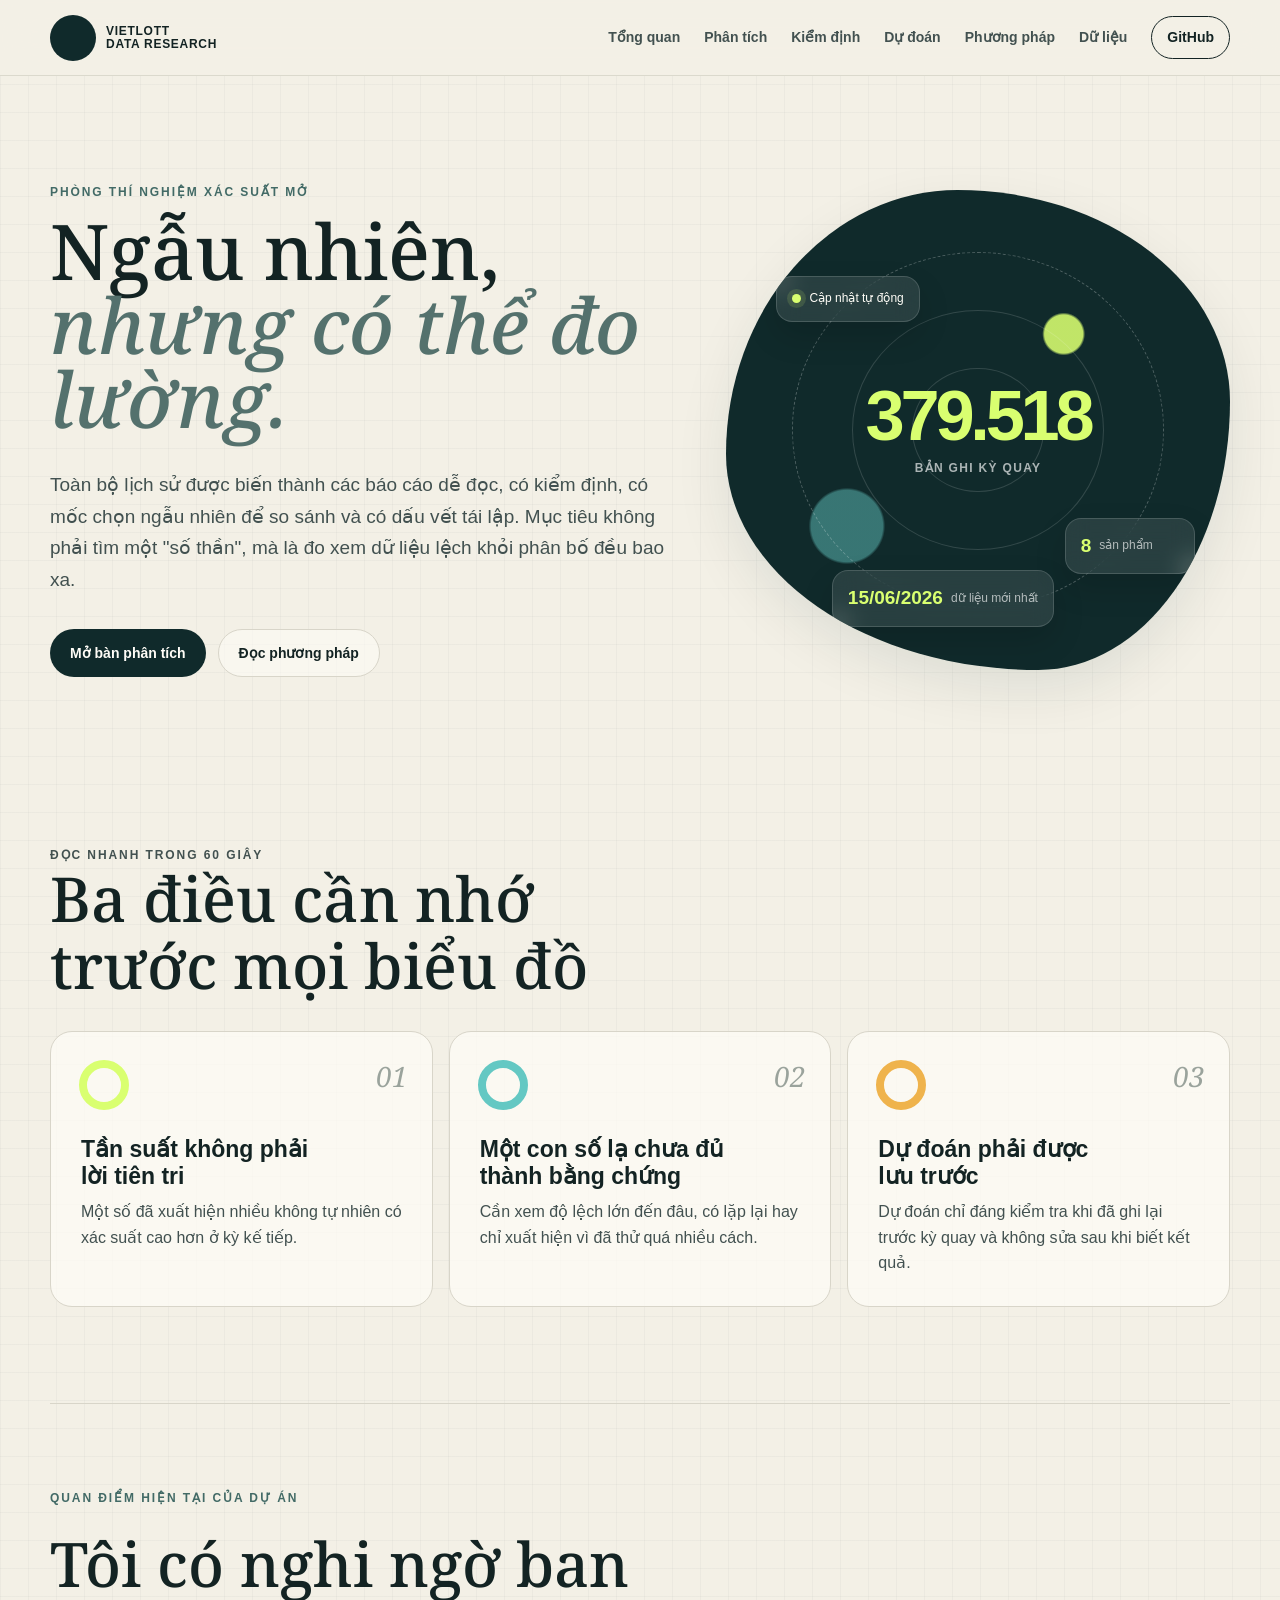
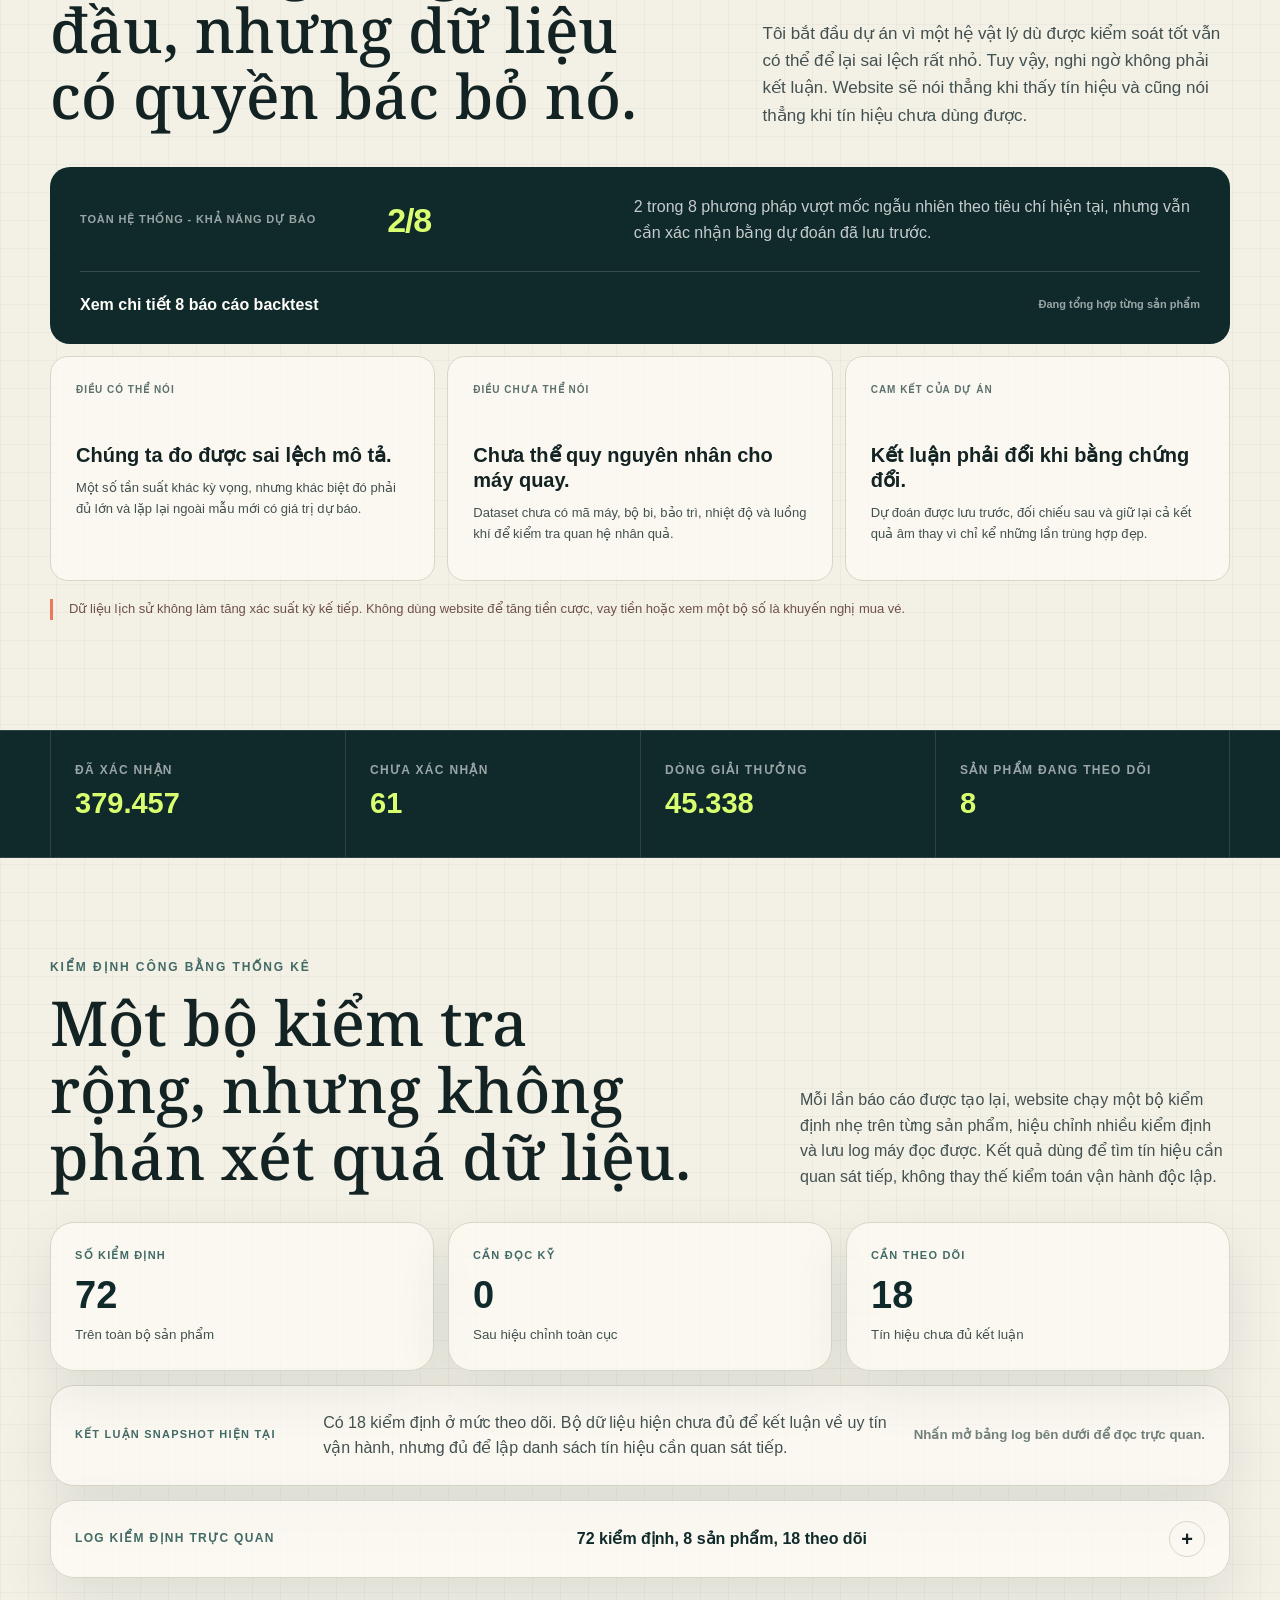
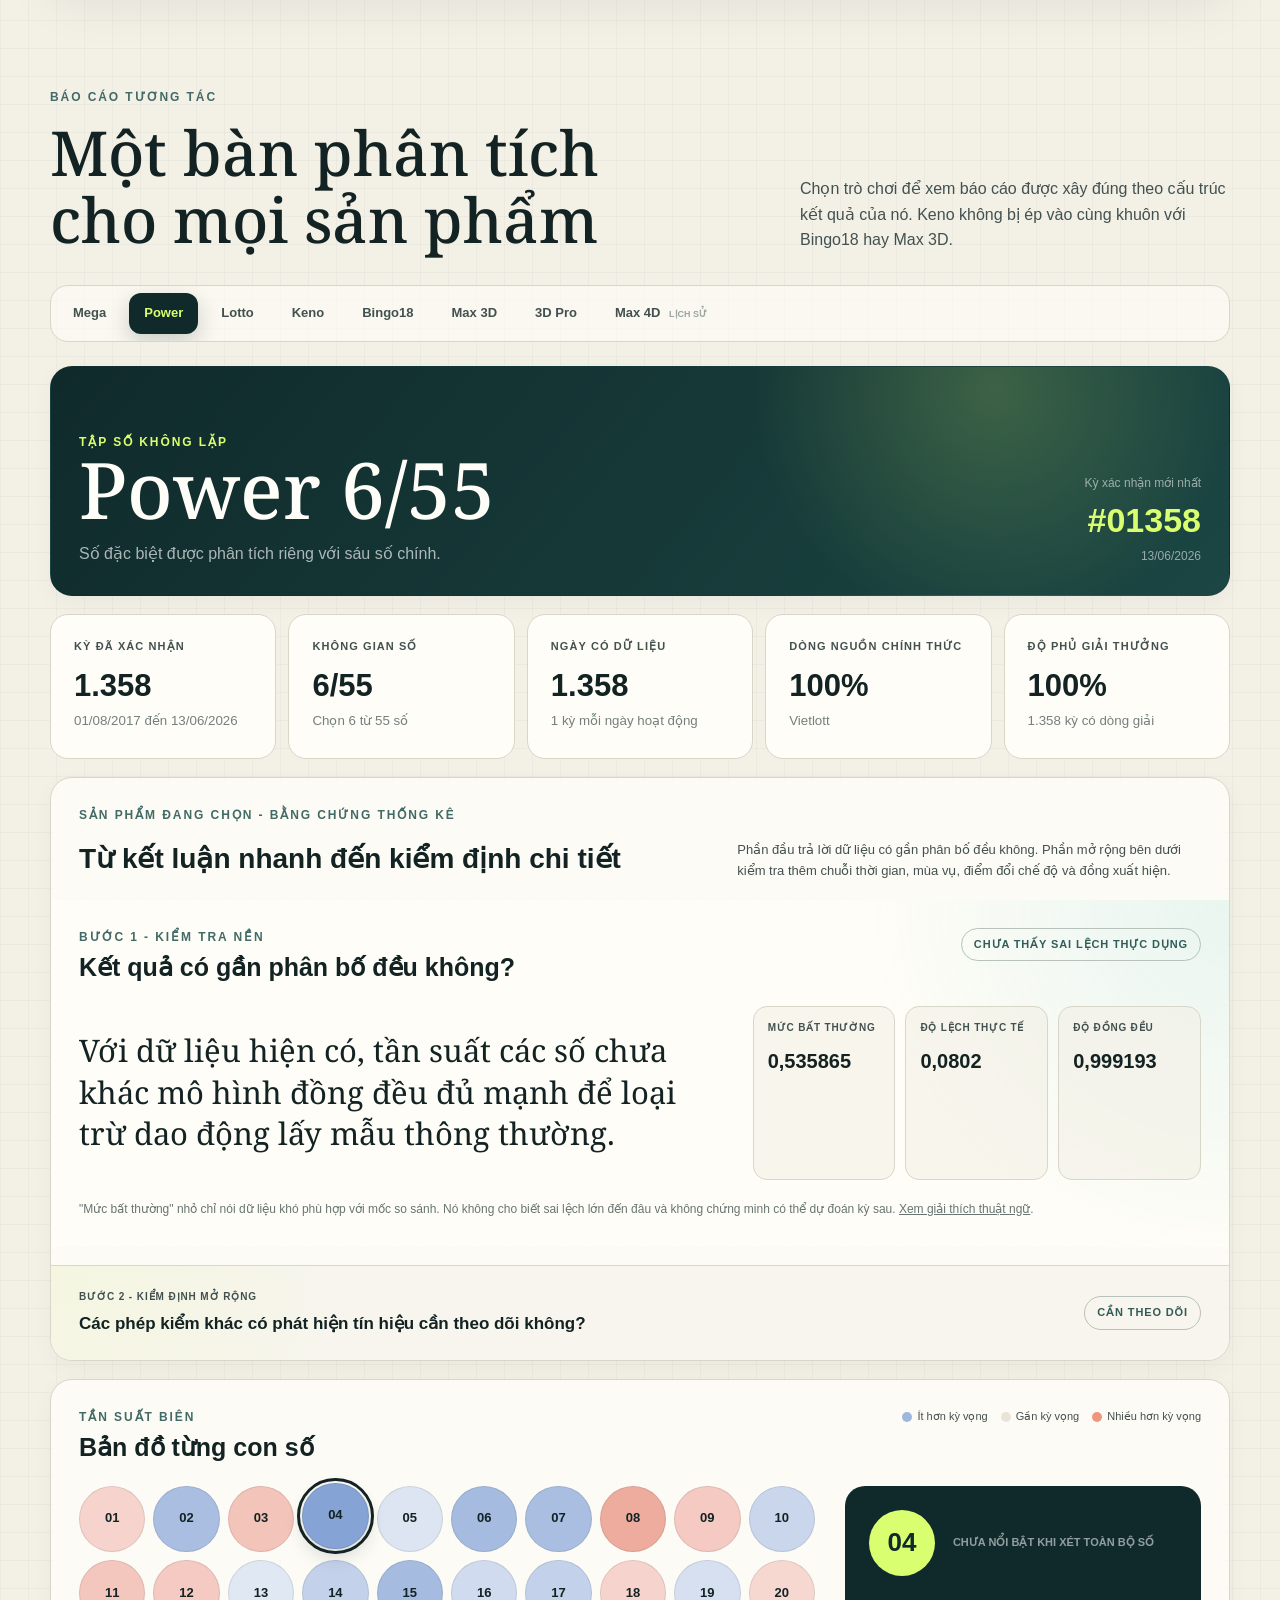
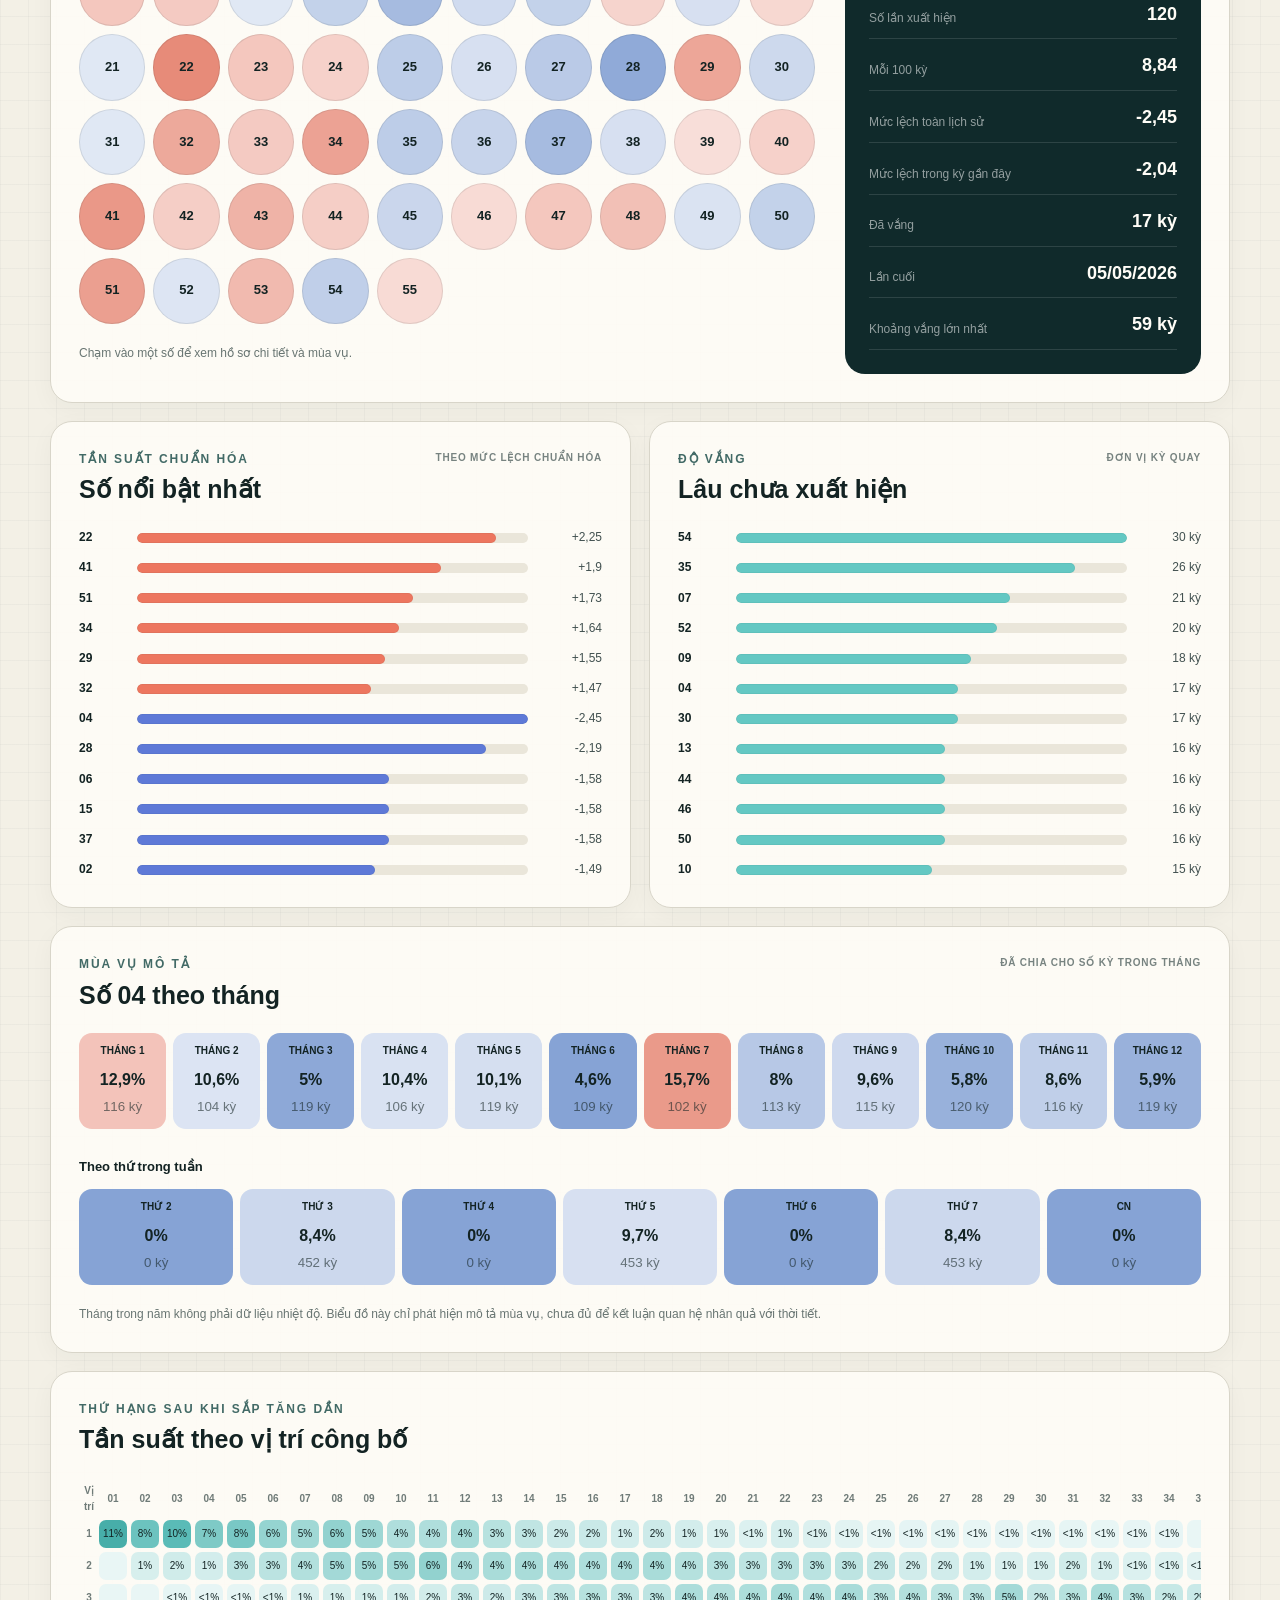
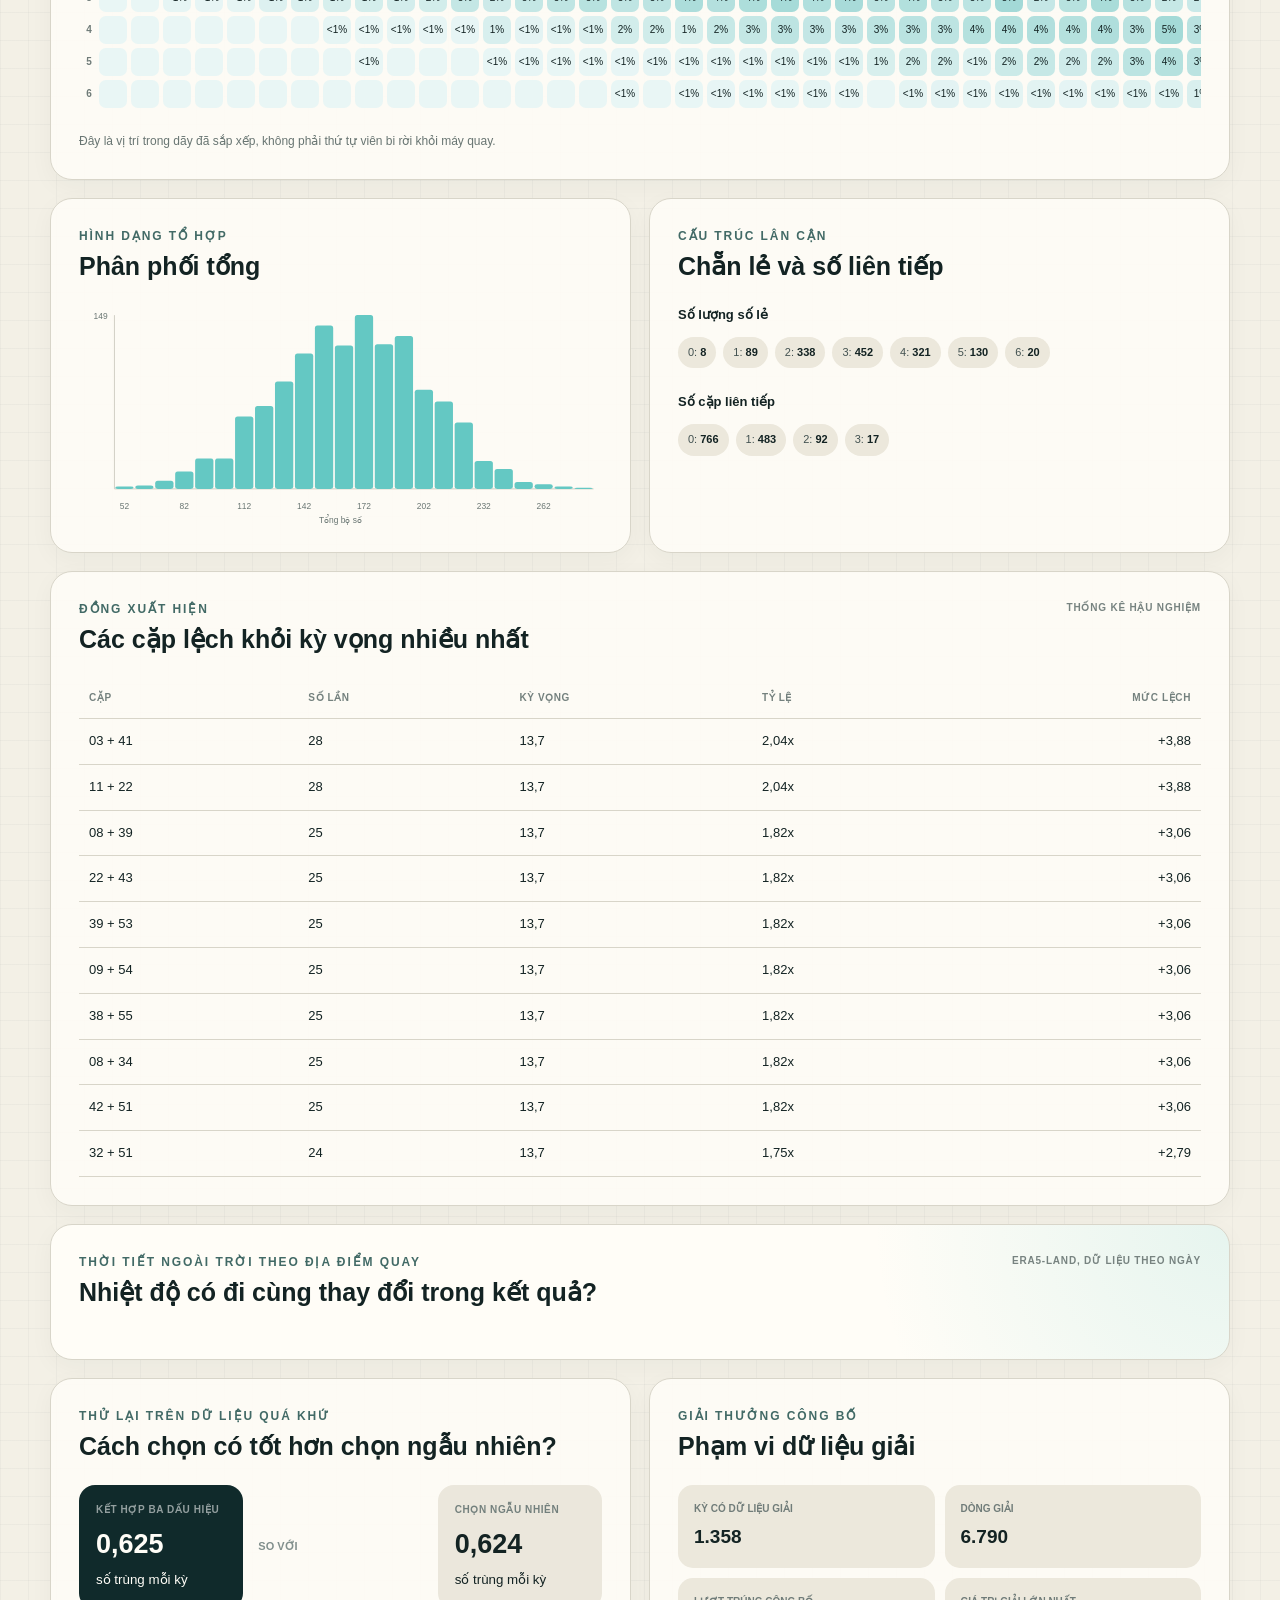
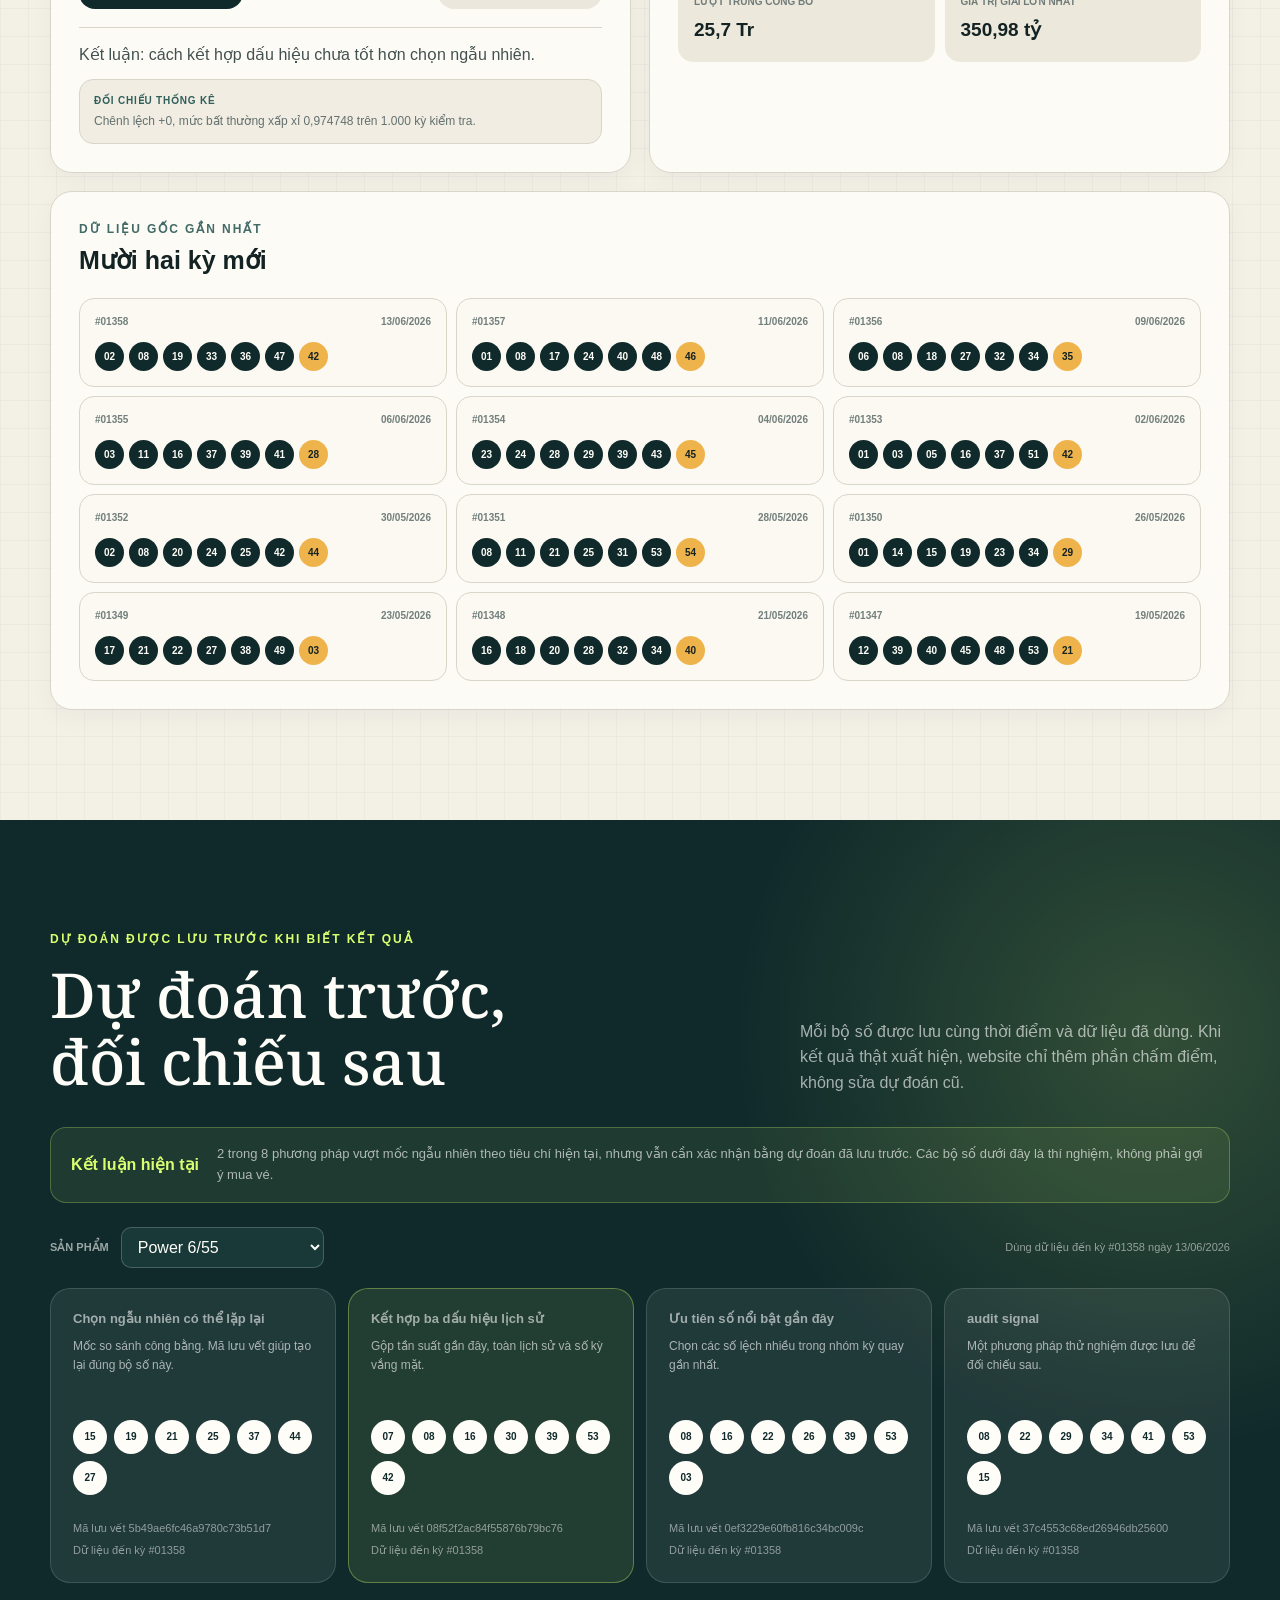
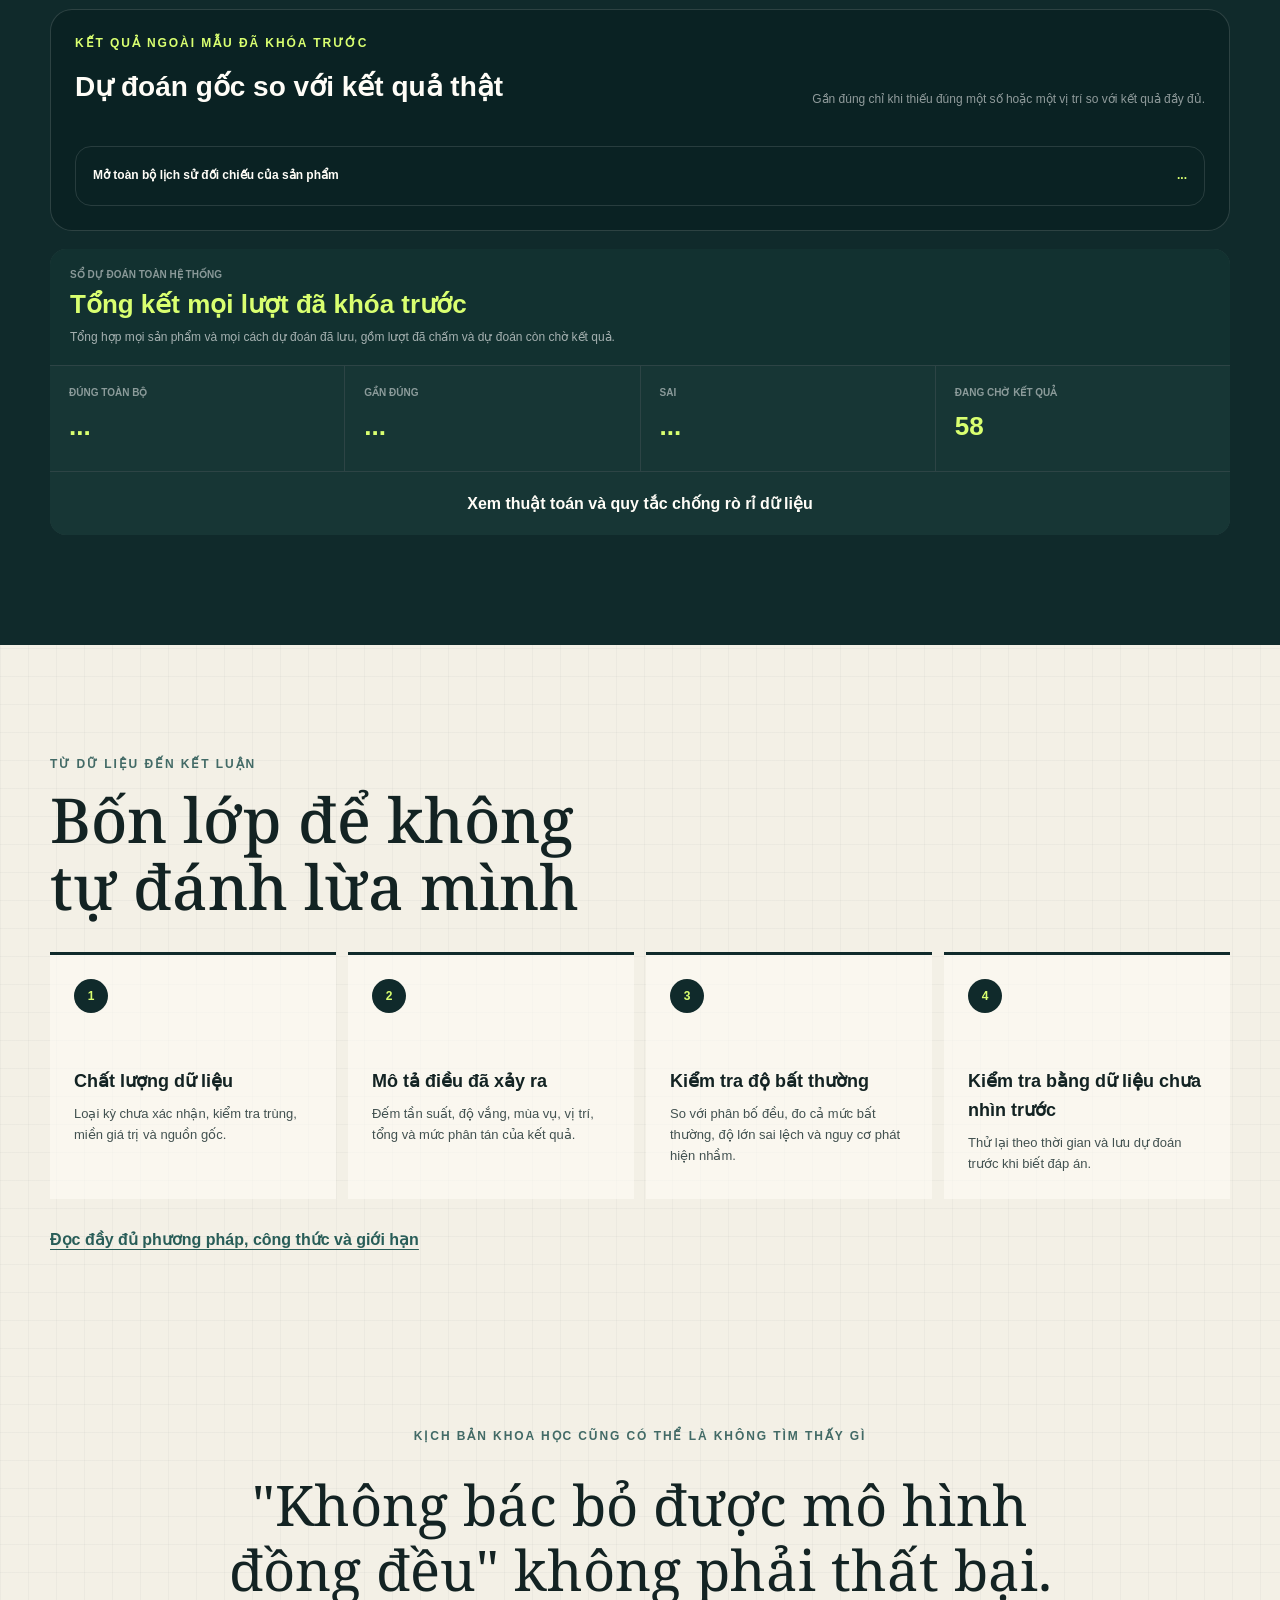
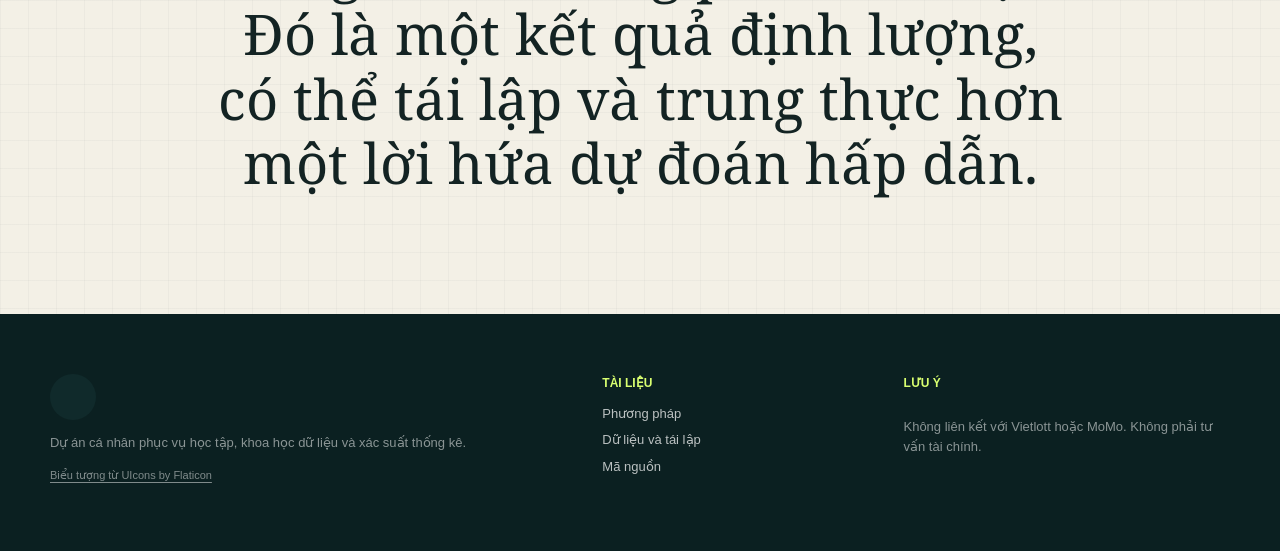
==== commit e68384cb: "Gộp kết luận thống kê theo từng cấp" ====
--- a/site/index.html
+++ b/site/index.html
@@ -8,13 +8,13 @@
   <meta property="og:title" content="Vietlott Data Research">
   <meta property="og:description" content="Đo lường tính ngẫu nhiên bằng dữ liệu, không bán giấc mơ dự đoán.">
   <title>Vietlott Data Research</title>
-  <link rel="icon" href="assets/favicon.svg?v=20260614-8" type="image/svg+xml">
+  <link rel="icon" href="assets/favicon.svg?v=20260614-9" type="image/svg+xml">
   <link rel="preconnect" href="https://fonts.googleapis.com">
   <link rel="preconnect" href="https://fonts.gstatic.com" crossorigin>
   <link rel="stylesheet" href="https://fonts.googleapis.com/css2?family=Noto+Serif:ital,wght@0,400;0,500;1,400;1,500&amp;display=swap">
   <link rel="stylesheet" href="https://cdn-uicons.flaticon.com/3.0.0/uicons-regular-rounded/css/uicons-regular-rounded.css">
-  <link rel="stylesheet" href="assets/styles.css?v=20260614-8">
-  <script src="assets/app.js?v=20260614-8" defer></script>
+  <link rel="stylesheet" href="assets/styles.css?v=20260615-7">
+  <script src="assets/app.js?v=20260615-5" defer></script>
 </head>
 <body>
   <a class="skip-link" href="#main">Bỏ qua điều hướng</a>
@@ -109,11 +109,18 @@
         </p>
       </div>
       <div class="stance-verdict">
-        <span>Kết luận từ backtest hiện có</span>
-        <strong id="verdict-backtest-count">Đang đối chiếu...</strong>
-        <p id="project-verdict-summary">
-          Đang so từng phương pháp với cách chọn ngẫu nhiên trên dữ liệu quá khứ.
-        </p>
+          <span>Toàn hệ thống - khả năng dự báo</span>
+          <strong id="verdict-backtest-count">Đang đối chiếu...</strong>
+          <p id="project-verdict-summary">
+            Đang so từng phương pháp với cách chọn ngẫu nhiên trên dữ liệu quá khứ.
+          </p>
+          <details class="backtest-overview-details">
+            <summary>
+              <span>Xem chi tiết 8 báo cáo backtest</span>
+              <small id="backtest-overview-summary">Đang tổng hợp từng sản phẩm</small>
+            </summary>
+            <div id="backtest-overview-list" class="backtest-overview-list"></div>
+          </details>
       </div>
       <div class="stance-grid">
         <article>
@@ -241,41 +248,56 @@
 
         <div id="product-metrics" class="metric-grid"></div>
 
-        <section class="panel conclusion-panel">
-          <div class="panel-heading">
+        <section class="product-evidence panel" aria-labelledby="product-evidence-title">
+          <div class="product-evidence-heading">
             <div>
-              <p class="panel-kicker">So với phân bố đều</p>
-              <h3>Dữ liệu đang kể câu chuyện gì?</h3>
-            </div>
-            <span id="test-verdict" class="verdict">...</span>
-          </div>
-          <div class="conclusion-layout">
-            <p id="test-explanation" class="big-explanation">...</p>
-            <div class="test-metrics" id="test-metrics"></div>
-          </div>
-          <p class="method-note">
-            "Mức bất thường" nhỏ chỉ nói dữ liệu khó phù hợp với mốc so sánh.
-            Nó không cho biết sai lệch lớn đến đâu và không chứng minh có thể dự đoán kỳ sau.
-            <a href="phuong-phap.html#thuat-ngu">Xem giải thích thuật ngữ</a>.
-          </p>
-        </section>
-
-        <section class="panel audit-panel">
-          <div class="panel-heading">
-            <div>
-              <p class="panel-kicker">Tín hiệu riêng của sản phẩm đang chọn</p>
-              <h3>Các phép kiểm đang nói gì?</h3>
-            </div>
-            <span id="audit-product-verdict" class="verdict">...</span>
-          </div>
-          <p id="audit-product-conclusion" class="method-note">
-            Đang đọc các kiểm định phân bố, chuỗi thời gian và đồng xuất hiện.
-          </p>
-          <div id="audit-product-metrics" class="audit-mini-grid"></div>
-          <div id="audit-test-list" class="audit-test-list"></div>
-          <details class="technical-details">
-            <summary>Thuật toán đang chạy và thuật toán chưa chạy</summary>
-            <div id="audit-method-catalog"></div>
+              <p class="panel-kicker">Sản phẩm đang chọn - bằng chứng thống kê</p>
+              <h3 id="product-evidence-title">Từ kết luận nhanh đến kiểm định chi tiết</h3>
+            </div>
+            <p>
+              Phần đầu trả lời dữ liệu có gần phân bố đều không. Phần mở rộng bên dưới
+              kiểm tra thêm chuỗi thời gian, mùa vụ, điểm đổi chế độ và đồng xuất hiện.
+            </p>
+          </div>
+
+          <div class="evidence-primary conclusion-panel">
+            <div class="panel-heading">
+              <div>
+                <p class="panel-kicker">Bước 1 - kiểm tra nền</p>
+                <h4>Kết quả có gần phân bố đều không?</h4>
+              </div>
+              <span id="test-verdict" class="verdict">...</span>
+            </div>
+            <div class="conclusion-layout">
+              <p id="test-explanation" class="big-explanation">...</p>
+              <div class="test-metrics" id="test-metrics"></div>
+            </div>
+            <p class="method-note">
+              "Mức bất thường" nhỏ chỉ nói dữ liệu khó phù hợp với mốc so sánh.
+              Nó không cho biết sai lệch lớn đến đâu và không chứng minh có thể dự đoán kỳ sau.
+              <a href="phuong-phap.html#thuat-ngu">Xem giải thích thuật ngữ</a>.
+            </p>
+          </div>
+
+          <details class="evidence-audit">
+            <summary>
+              <div>
+                <span>Bước 2 - kiểm định mở rộng</span>
+                <strong>Các phép kiểm khác có phát hiện tín hiệu cần theo dõi không?</strong>
+              </div>
+              <span id="audit-product-verdict" class="verdict">...</span>
+            </summary>
+            <div class="evidence-audit-body audit-panel">
+              <p id="audit-product-conclusion" class="method-note">
+                Đang đọc các kiểm định phân bố, chuỗi thời gian và đồng xuất hiện.
+              </p>
+              <div id="audit-product-metrics" class="audit-mini-grid"></div>
+              <div id="audit-test-list" class="audit-test-list"></div>
+              <details class="technical-details">
+                <summary>Thuật toán đang chạy và thuật toán chưa chạy</summary>
+                <div id="audit-method-catalog"></div>
+              </details>
+            </div>
           </details>
         </section>
 
@@ -440,6 +462,17 @@
           </section>
         </div>
 
+        <section class="panel weather-panel">
+          <div class="panel-heading">
+            <div>
+              <p class="panel-kicker">Thời tiết ngoài trời theo địa điểm quay</p>
+              <h3>Nhiệt độ có đi cùng thay đổi trong kết quả?</h3>
+            </div>
+            <span class="tiny-label">ERA5-Land, dữ liệu theo ngày</span>
+          </div>
+          <div id="weather-report" class="weather-report"></div>
+        </section>
+
         <div class="two-column">
           <section class="panel">
             <div class="panel-heading">
@@ -498,18 +531,47 @@
           <span id="prediction-ledger-status">...</span>
         </div>
         <div id="prediction-cards" class="prediction-grid"></div>
+        <section class="prediction-results" aria-labelledby="prediction-results-title">
+          <div class="prediction-results-heading">
+            <div>
+              <p class="panel-kicker">Kết quả ngoài mẫu đã khóa trước</p>
+              <h3 id="prediction-results-title">Dự đoán gốc so với kết quả thật</h3>
+            </div>
+            <p id="prediction-near-rule">
+              Gần đúng chỉ khi thiếu đúng một số hoặc một vị trí so với kết quả đầy đủ.
+            </p>
+          </div>
+          <div id="prediction-product-summary" class="prediction-product-summary"></div>
+          <div id="prediction-latest-comparison" class="prediction-comparison-grid"></div>
+          <details class="prediction-history-panel">
+            <summary>
+              <span>Mở toàn bộ lịch sử đối chiếu của sản phẩm</span>
+              <strong id="prediction-history-count">...</strong>
+            </summary>
+            <div id="prediction-history-list" class="prediction-history-list"></div>
+          </details>
+        </section>
         <div class="archive-summary">
+          <div class="archive-summary-heading">
+            <span>Sổ dự đoán toàn hệ thống</span>
+            <strong>Tổng kết mọi lượt đã khóa trước</strong>
+            <p>Tổng hợp mọi sản phẩm và mọi cách dự đoán đã lưu, gồm lượt đã chấm và dự đoán còn chờ kết quả.</p>
+          </div>
           <div>
-            <span>Dự đoán đang chờ</span>
+            <span>Đúng toàn bộ</span>
+            <strong id="exact-predictions">...</strong>
+          </div>
+          <div>
+            <span>Gần đúng</span>
+            <strong id="near-predictions">...</strong>
+          </div>
+          <div>
+            <span>Sai</span>
+            <strong id="wrong-predictions">...</strong>
+          </div>
+          <div>
+            <span>Đang chờ kết quả</span>
             <strong id="pending-predictions">...</strong>
-          </div>
-          <div>
-            <span>Lượt đã đối chiếu</span>
-            <strong id="evaluated-predictions">...</strong>
-          </div>
-          <div>
-            <span>Sản phẩm có dự đoán</span>
-            <strong id="prediction-product-count">...</strong>
           </div>
           <a href="phuong-phap.html#du-doan">Xem thuật toán và quy tắc chống rò rỉ dữ liệu</a>
         </div>
--- a/site/assets/styles.css
+++ b/site/assets/styles.css
@@ -497,6 +497,106 @@
   color: rgb(255 255 255 / 76%);
 }
 
+.backtest-overview-details {
+  grid-column: 1 / -1;
+  border-top: 1px solid rgb(255 255 255 / 16%);
+}
+
+.backtest-overview-details summary {
+  display: flex;
+  align-items: center;
+  justify-content: space-between;
+  gap: 18px;
+  padding-top: 20px;
+  color: var(--paper);
+  cursor: pointer;
+  font-weight: 800;
+}
+
+.backtest-overview-details summary small {
+  color: rgb(255 255 255 / 58%);
+  font-size: 11px;
+  font-weight: 700;
+}
+
+.backtest-overview-list {
+  display: grid;
+  gap: 8px;
+  margin-top: 18px;
+}
+
+.backtest-overview-note {
+  padding: 14px 16px;
+  border-radius: 14px;
+  background: rgb(255 255 255 / 7%);
+  font-size: 12px;
+  line-height: 1.6;
+}
+
+.backtest-overview-row {
+  display: grid;
+  grid-template-columns: minmax(190px, 0.75fr) minmax(0, 1.25fr);
+  gap: 20px;
+  padding: 15px 16px;
+  border: 1px solid rgb(255 255 255 / 12%);
+  border-radius: 14px;
+  background: rgb(255 255 255 / 5%);
+}
+
+.backtest-overview-row.has-winner {
+  border-color: rgb(207 255 77 / 48%);
+  background: rgb(207 255 77 / 8%);
+}
+
+.backtest-overview-row > div,
+.backtest-overview-row li {
+  display: grid;
+  gap: 3px;
+}
+
+.backtest-overview-row > div > span,
+.backtest-overview-row li span {
+  color: rgb(255 255 255 / 64%);
+  font-size: 10px;
+  font-weight: 850;
+  letter-spacing: 0.06em;
+  text-transform: uppercase;
+}
+
+.backtest-overview-row > div > strong {
+  color: var(--paper);
+  font-size: 14px;
+}
+
+.backtest-overview-row small {
+  color: rgb(255 255 255 / 58%);
+  font-size: 11px;
+}
+
+.backtest-overview-row ul {
+  display: grid;
+  grid-template-columns: repeat(2, minmax(0, 1fr));
+  gap: 8px;
+  margin: 0;
+  padding: 0;
+  list-style: none;
+}
+
+.backtest-overview-row li {
+  padding: 10px 12px;
+  border-radius: 10px;
+  background: rgb(0 0 0 / 14%);
+}
+
+.backtest-overview-row li strong {
+  color: var(--paper);
+  font-size: 17px;
+}
+
+.backtest-overview-row li.is-winner strong {
+  color: var(--acid);
+}
+
 .stance-grid {
   display: grid;
   grid-template-columns: repeat(3, 1fr);
@@ -1092,6 +1192,44 @@
   margin-bottom: 6px;
 }
 
+.product-evidence {
+  display: grid;
+  gap: 18px;
+  padding: 0;
+  overflow: hidden;
+}
+
+.product-evidence-heading {
+  display: grid;
+  grid-template-columns: 1fr minmax(300px, 0.75fr);
+  gap: 40px;
+  align-items: end;
+  padding: 28px 28px 0;
+}
+
+.product-evidence-heading h3 {
+  margin: 4px 0 0;
+  font-size: 28px;
+}
+
+.product-evidence-heading > p {
+  margin: 0;
+  color: var(--ink-soft);
+  font-size: 13px;
+  line-height: 1.65;
+}
+
+.evidence-primary {
+  padding: 28px;
+}
+
+.evidence-primary .panel-heading h4 {
+  margin: 0;
+  font-size: 25px;
+  line-height: 1.15;
+  text-wrap: balance;
+}
+
 .conclusion-panel {
   overflow: hidden;
   background:
@@ -1139,9 +1277,8 @@
 .test-metric {
   display: flex;
   min-width: 0;
-  min-height: 112px;
+  min-height: 174px;
   flex-direction: column;
-  justify-content: space-between;
   padding: 14px;
   border: 1px solid var(--line);
   border-radius: 14px;
@@ -1161,10 +1298,18 @@
 
 .test-metric strong {
   display: block;
-  margin-top: 5px;
+  margin-top: 16px;
   font-size: 20px;
   line-height: 1.1;
   overflow-wrap: anywhere;
+}
+
+.test-metric small {
+  display: block;
+  margin-top: 12px;
+  color: #5c6d6a;
+  font-size: 11px;
+  line-height: 1.5;
 }
 
 .audit-panel {
@@ -1173,6 +1318,44 @@
     var(--paper);
 }
 
+.evidence-audit {
+  border-top: 1px solid var(--line);
+  background:
+    radial-gradient(circle at 0 0, rgb(217 255 112 / 10%), transparent 24%),
+    rgb(246 243 234 / 72%);
+}
+
+.evidence-audit > summary {
+  display: flex;
+  min-height: 94px;
+  gap: 24px;
+  align-items: center;
+  justify-content: space-between;
+  padding: 22px 28px;
+  cursor: pointer;
+}
+
+.evidence-audit > summary > div {
+  display: grid;
+  gap: 5px;
+}
+
+.evidence-audit > summary > div > span {
+  color: var(--ink-soft);
+  font-size: 10px;
+  font-weight: 850;
+  letter-spacing: 0.09em;
+  text-transform: uppercase;
+}
+
+.evidence-audit > summary strong {
+  font-size: 17px;
+}
+
+.evidence-audit-body {
+  padding: 0 28px 28px;
+}
+
 .audit-mini-grid {
   display: grid;
   grid-template-columns: repeat(5, 1fr);
@@ -1181,21 +1364,302 @@
 }
 
 .audit-mini-grid article {
+  display: flex;
+  min-width: 0;
+  min-height: 128px;
+  flex-direction: column;
   padding: 14px;
   border: 1px solid var(--line);
   border-radius: 15px;
   background: rgb(243 240 230 / 58%);
 }
 
+.audit-mini-grid span {
+  min-height: 34px;
+  line-height: 1.45;
+  text-wrap: balance;
+}
+
 .audit-mini-grid strong {
   display: block;
+  margin-top: 14px;
+  font-size: 20px;
+  line-height: 1.1;
+}
+
+.audit-test-list {
+  display: block;
+}
+
+.audit-test-details {
+  overflow: hidden;
+  border: 1px solid var(--line);
+  border-radius: 18px;
+  background: rgb(255 253 247 / 72%);
+}
+
+.audit-test-details summary {
+  display: flex;
+  align-items: center;
+  justify-content: space-between;
+  gap: 14px;
+  padding: 15px 16px;
+  cursor: pointer;
+  list-style: none;
+}
+
+.audit-test-details summary::-webkit-details-marker {
+  display: none;
+}
+
+.audit-test-details summary::after {
+  flex: 0 0 auto;
+  content: "Mở chi tiết";
+  padding: 8px 12px;
+  border: 1px solid var(--ink);
+  border-radius: 999px;
+  color: var(--ink);
+  font-size: 12px;
+  font-weight: 900;
+}
+
+.audit-test-details[open] summary {
+  border-bottom: 1px solid var(--line);
+}
+
+.audit-test-details[open] summary::after {
+  content: "Thu gọn";
+}
+
+.audit-test-details summary span {
+  color: #5c6d6a;
+  font-size: 11px;
+  font-weight: 850;
+  letter-spacing: 0.08em;
+  text-transform: uppercase;
+}
+
+.audit-test-details summary strong {
+  display: block;
+  font-size: 17px;
+}
+
+.audit-test-list-inner {
+  display: grid;
+  gap: 10px;
+  padding: 12px;
+}
+
+.audit-stat-guide {
+  padding: 16px;
+  border: 1px solid #bdd0c9;
+  border-radius: 14px;
+  background: #eef6f1;
+}
+
+.audit-stat-guide > strong {
+  display: block;
+  margin-bottom: 8px;
+  color: var(--forest);
+  font-size: 16px;
+}
+
+.audit-stat-guide p {
+  margin: 5px 0;
+  color: #4d625e;
+  font-size: 12px;
+  line-height: 1.55;
+}
+
+.weather-panel {
+  background:
+    radial-gradient(circle at 100% 0, rgb(100 200 195 / 16%), transparent 30%),
+    var(--paper);
+}
+
+.weather-panel .panel-heading {
+  align-items: flex-start;
+}
+
+.weather-conclusion {
+  display: grid;
+  grid-template-columns: minmax(0, 1.6fr) minmax(220px, 0.7fr);
+  gap: 1px;
+  overflow: hidden;
+  border: 1px solid var(--line);
+  border-radius: 18px;
+  background: var(--line);
+}
+
+.weather-conclusion > div {
+  padding: 20px;
+  background: #f8f5ec;
+}
+
+.weather-conclusion span,
+.weather-band-heading span,
+.weather-band-grid span,
+.weather-association > span {
+  display: block;
+  color: #426a66;
+  font-size: 10px;
+  font-weight: 900;
+  letter-spacing: 0.1em;
+  text-transform: uppercase;
+}
+
+.weather-conclusion strong {
+  display: block;
   margin-top: 8px;
-  font-size: 20px;
-}
-
-.audit-test-list {
-  display: grid;
+  font-size: 18px;
+  line-height: 1.4;
+}
+
+.weather-coverage strong {
+  color: var(--forest);
+  font-size: 30px;
+  line-height: 1;
+}
+
+.weather-coverage small {
+  display: block;
+  margin-top: 8px;
+  color: var(--ink-soft);
+  line-height: 1.5;
+}
+
+.weather-venue-note {
+  margin: 12px 0 0;
+  color: var(--ink-soft);
+  font-size: 12px;
+}
+
+.weather-association-grid {
+  display: grid;
+  grid-template-columns: repeat(2, minmax(0, 1fr));
+  gap: 12px;
+  margin-top: 18px;
+}
+
+.weather-association {
+  padding: 18px;
+  border: 1px solid var(--line);
+  border-radius: 16px;
+  background: rgb(255 253 247 / 74%);
+}
+
+.weather-association.watch {
+  border-color: #e5aa71;
+  background: #fff5e8;
+}
+
+.weather-association > strong {
+  display: block;
+  margin-top: 7px;
+  font-size: 22px;
+}
+
+.weather-association dl {
+  display: grid;
+  grid-template-columns: repeat(3, 1fr);
+  gap: 8px;
+  margin: 15px 0 0;
+}
+
+.weather-association dl div {
+  padding: 9px;
+  border-radius: 11px;
+  background: #eeeadf;
+}
+
+.weather-association dt {
+  color: #667673;
+  font-size: 9px;
+  font-weight: 850;
+  text-transform: uppercase;
+}
+
+.weather-association dd {
+  margin: 4px 0 0;
+  font-weight: 900;
+}
+
+.weather-association p {
+  margin: 13px 0 0;
+  color: var(--ink-soft);
+  font-size: 12px;
+  line-height: 1.55;
+}
+
+.weather-band-heading {
+  display: flex;
+  align-items: end;
+  justify-content: space-between;
+  gap: 20px;
+  margin-top: 22px;
+}
+
+.weather-band-heading small {
+  color: var(--ink-soft);
+}
+
+.weather-band-grid {
+  display: grid;
+  grid-template-columns: repeat(3, minmax(0, 1fr));
   gap: 10px;
+  margin-top: 10px;
+}
+
+.weather-band-grid article {
+  padding: 16px;
+  border: 1px solid var(--line);
+  border-radius: 15px;
+  background: #f8f5ec;
+}
+
+.weather-band-grid strong {
+  display: block;
+  margin-top: 8px;
+  color: var(--forest);
+  font-size: 24px;
+}
+
+.weather-band-grid small {
+  display: block;
+  margin-top: 7px;
+  color: var(--ink-soft);
+  line-height: 1.5;
+}
+
+.weather-method {
+  margin-top: 14px;
+  padding: 14px 16px;
+  border: 1px solid var(--line);
+  border-radius: 14px;
+  background: #f8f5ec;
+}
+
+.weather-method summary {
+  cursor: pointer;
+  font-weight: 850;
+}
+
+.weather-method p,
+.weather-method li {
+  color: var(--ink-soft);
+  font-size: 12px;
+  line-height: 1.6;
+}
+
+.weather-empty {
+  padding: 20px;
+  border: 1px dashed var(--line);
+  border-radius: 14px;
+  color: var(--ink-soft);
+}
+
+.audit-test-details:not([open]) > .audit-test-list-inner {
+  display: none;
 }
 
 .audit-test-row {
@@ -1617,7 +2081,7 @@
 
 .backtest-score {
   display: grid;
-  grid-template-columns: 1fr auto 1fr;
+  grid-template-columns: repeat(3, minmax(0, 1fr));
   gap: 15px;
   align-items: center;
 }
@@ -1852,7 +2316,7 @@
 
 .prediction-grid {
   display: grid;
-  grid-template-columns: repeat(3, 1fr);
+  grid-template-columns: repeat(4, 1fr);
   gap: 12px;
 }
 
@@ -1912,9 +2376,313 @@
   font-size: 11px;
 }
 
+.prediction-results {
+  margin-top: 26px;
+  padding: 24px;
+  border: 1px solid rgb(255 255 255 / 14%);
+  border-radius: 22px;
+  background: rgb(3 25 26 / 42%);
+}
+
+.prediction-results-heading {
+  display: flex;
+  gap: 30px;
+  align-items: end;
+  justify-content: space-between;
+}
+
+.prediction-results-heading .panel-kicker {
+  color: var(--acid);
+}
+
+.prediction-results-heading h3 {
+  margin: 0;
+  font-size: 28px;
+  text-wrap: balance;
+}
+
+.prediction-results-heading > p {
+  max-width: 450px;
+  margin: 0;
+  color: rgb(255 255 255 / 55%);
+  font-size: 12px;
+  line-height: 1.65;
+  text-align: right;
+}
+
+.prediction-product-summary {
+  margin-top: 22px;
+}
+
+.prediction-product-metrics {
+  display: grid;
+  grid-template-columns: repeat(6, 1fr);
+  gap: 1px;
+  overflow: hidden;
+  border-radius: 16px;
+  background: rgb(255 255 255 / 12%);
+}
+
+.prediction-product-metrics > div {
+  min-width: 0;
+  padding: 16px;
+  background: #173635;
+}
+
+.prediction-product-metrics span,
+.prediction-hit-distribution > span {
+  display: block;
+  color: rgb(255 255 255 / 48%);
+  font-size: 10px;
+  font-weight: 850;
+  letter-spacing: 0.06em;
+  text-transform: uppercase;
+}
+
+.prediction-product-metrics strong {
+  display: block;
+  margin-top: 5px;
+  color: var(--acid);
+  font-size: 23px;
+}
+
+.prediction-hit-distribution {
+  display: grid;
+  grid-template-columns: 150px minmax(0, 1fr);
+  gap: 16px;
+  align-items: center;
+  margin-top: 12px;
+  padding: 14px 16px;
+  border: 1px solid rgb(255 255 255 / 10%);
+  border-radius: 14px;
+}
+
+.prediction-hit-distribution > div {
+  display: flex;
+  flex-wrap: wrap;
+  gap: 7px;
+}
+
+.prediction-hit-distribution > div span {
+  padding: 6px 9px;
+  border-radius: 999px;
+  background: rgb(255 255 255 / 8%);
+  color: rgb(255 255 255 / 65%);
+  font-size: 11px;
+}
+
+.prediction-hit-distribution > div strong {
+  color: var(--paper);
+}
+
+.prediction-comparison-grid {
+  display: grid;
+  gap: 10px;
+  margin-top: 22px;
+}
+
+.prediction-comparison-heading {
+  display: flex;
+  align-items: center;
+  justify-content: space-between;
+  color: rgb(255 255 255 / 52%);
+  font-size: 11px;
+  text-transform: uppercase;
+}
+
+.prediction-comparison-heading strong {
+  color: var(--paper);
+}
+
+.prediction-evaluation {
+  padding: 18px;
+  border: 1px solid rgb(255 255 255 / 12%);
+  border-left-width: 4px;
+  border-radius: 16px;
+  background: rgb(255 255 255 / 5%);
+}
+
+.prediction-evaluation.status-exact {
+  border-left-color: var(--acid);
+}
+
+.prediction-evaluation.status-near {
+  border-left-color: var(--amber);
+}
+
+.prediction-evaluation.status-wrong {
+  border-left-color: #71827f;
+}
+
+.prediction-evaluation > header,
+.prediction-evaluation > footer {
+  display: flex;
+  gap: 12px;
+  align-items: center;
+  justify-content: space-between;
+}
+
+.prediction-evaluation > header small {
+  display: block;
+  margin-top: 4px;
+  color: rgb(255 255 255 / 42%);
+}
+
+.prediction-status {
+  flex: 0 0 auto;
+  padding: 6px 9px;
+  border-radius: 999px;
+  font-size: 10px;
+  font-weight: 900;
+  text-transform: uppercase;
+}
+
+.prediction-status.status-exact {
+  background: var(--acid);
+  color: var(--forest);
+}
+
+.prediction-status.status-near {
+  background: var(--amber);
+  color: var(--ink);
+}
+
+.prediction-status.status-wrong {
+  background: rgb(255 255 255 / 10%);
+  color: rgb(255 255 255 / 65%);
+}
+
+.prediction-versus {
+  display: grid;
+  grid-template-columns: minmax(0, 1fr) auto minmax(0, 1fr);
+  gap: 14px;
+  align-items: center;
+  margin-top: 15px;
+}
+
+.prediction-versus > div {
+  min-width: 0;
+  padding: 14px;
+  border-radius: 13px;
+  background: rgb(255 255 255 / 6%);
+}
+
+.prediction-versus > div > span {
+  display: block;
+  margin-bottom: 10px;
+  color: rgb(255 255 255 / 45%);
+  font-size: 10px;
+  font-weight: 850;
+  text-transform: uppercase;
+}
+
+.prediction-versus > b {
+  color: rgb(255 255 255 / 36%);
+  font-size: 10px;
+  text-transform: uppercase;
+}
+
+.evaluation-balls {
+  display: flex;
+  flex-wrap: wrap;
+  gap: 5px;
+}
+
+.evaluation-balls .ball {
+  background: rgb(255 255 255 / 12%);
+  color: rgb(255 255 255 / 72%);
+}
+
+.evaluation-balls .ball.matched {
+  outline: 2px solid var(--acid);
+  background: var(--acid);
+  color: var(--forest);
+}
+
+.evaluation-balls .ball.special {
+  border: 1px solid var(--amber);
+}
+
+.evaluation-sequence {
+  display: flex;
+  gap: 7px;
+}
+
+.evaluation-sequence span {
+  display: grid;
+  width: 38px;
+  height: 44px;
+  place-items: center;
+  border-radius: 10px;
+  background: rgb(255 255 255 / 10%);
+  font: 800 24px ui-monospace, Consolas, monospace;
+}
+
+.evaluation-sequence span.matched {
+  background: var(--acid);
+  color: var(--forest);
+}
+
+.prediction-evaluation > footer {
+  flex-wrap: wrap;
+  justify-content: flex-start;
+  margin-top: 14px;
+  color: rgb(255 255 255 / 42%);
+  font-size: 10px;
+}
+
+.prediction-evaluation > footer strong {
+  color: var(--acid);
+  font-size: 12px;
+}
+
+.prediction-history-panel {
+  margin-top: 14px;
+  overflow: hidden;
+  border: 1px solid rgb(255 255 255 / 12%);
+  border-radius: 16px;
+}
+
+.prediction-history-panel summary {
+  display: flex;
+  min-height: 58px;
+  gap: 15px;
+  align-items: center;
+  justify-content: space-between;
+  padding: 14px 17px;
+  cursor: pointer;
+  color: var(--paper);
+  font-size: 12px;
+  font-weight: 800;
+  list-style: none;
+}
+
+.prediction-history-panel summary::-webkit-details-marker {
+  display: none;
+}
+
+.prediction-history-panel summary strong {
+  color: var(--acid);
+}
+
+.prediction-history-list {
+  display: grid;
+  gap: 10px;
+  padding: 0 14px 14px;
+}
+
+.prediction-empty {
+  padding: 20px;
+  border: 1px dashed rgb(255 255 255 / 18%);
+  border-radius: 15px;
+  color: rgb(255 255 255 / 55%);
+  font-size: 13px;
+  line-height: 1.7;
+}
+
 .archive-summary {
   display: grid;
-  grid-template-columns: repeat(3, 1fr) 1.5fr;
+  grid-template-columns: repeat(4, 1fr);
   gap: 1px;
   margin-top: 18px;
   overflow: hidden;
@@ -1928,6 +2696,32 @@
   background: #173635;
 }
 
+.archive-summary .archive-summary-heading {
+  min-height: auto;
+  grid-column: 1 / -1;
+  padding: 18px 20px;
+  background: #123130;
+}
+
+.archive-summary-heading span {
+  color: var(--acid);
+}
+
+.archive-summary-heading strong {
+  margin-top: 4px;
+  color: var(--paper);
+  font-size: 20px;
+  line-height: 1.25;
+}
+
+.archive-summary-heading p {
+  max-width: 780px;
+  margin: 7px 0 0;
+  color: rgb(255 255 255 / 62%);
+  font-size: 12px;
+  line-height: 1.6;
+}
+
 .archive-summary span {
   display: block;
   color: rgb(255 255 255 / 50%);
@@ -1945,10 +2739,15 @@
 
 .archive-summary a {
   display: flex;
+  min-height: 62px;
+  grid-column: 1 / -1;
   align-items: center;
+  justify-content: center;
   color: var(--paper);
   font-weight: 800;
+  text-align: center;
   text-decoration: none;
+  text-wrap: balance;
 }
 
 .method-preview {
@@ -2151,11 +2950,15 @@
   }
 
   .archive-summary {
-    grid-template-columns: repeat(3, 1fr);
+    grid-template-columns: repeat(2, 1fr);
   }
 
   .archive-summary a {
     grid-column: 1 / -1;
+  }
+
+  .prediction-product-metrics {
+    grid-template-columns: repeat(3, 1fr);
   }
 }
 
@@ -2271,6 +3074,30 @@
     gap: 8px;
   }
 
+  .product-evidence-heading {
+    grid-template-columns: 1fr;
+    gap: 12px;
+  }
+
+  .evidence-audit > summary {
+    align-items: flex-start;
+    flex-direction: column;
+  }
+
+  .backtest-overview-details summary {
+    align-items: flex-start;
+    flex-direction: column;
+    gap: 4px;
+  }
+
+  .backtest-overview-row {
+    grid-template-columns: 1fr;
+  }
+
+  .backtest-overview-row ul {
+    grid-template-columns: 1fr;
+  }
+
   .stance-grid span {
     margin-bottom: 24px;
   }
@@ -2303,6 +3130,27 @@
     grid-template-columns: 1fr;
   }
 
+  .weather-conclusion,
+  .weather-association-grid,
+  .weather-band-grid {
+    grid-template-columns: 1fr;
+  }
+
+  .weather-panel .panel-heading {
+    flex-direction: column;
+    gap: 10px;
+  }
+
+  .weather-panel .tiny-label {
+    text-align: left;
+  }
+
+  .weather-band-heading {
+    align-items: flex-start;
+    flex-direction: column;
+    gap: 5px;
+  }
+
   .number-grid {
     grid-template-columns: repeat(8, 1fr);
     gap: 6px;
@@ -2333,13 +3181,39 @@
   }
 
   .prediction-warning,
-  .prediction-toolbar {
+  .prediction-toolbar,
+  .prediction-results-heading {
     align-items: stretch;
     flex-direction: column;
   }
 
   .prediction-toolbar span {
     margin-left: 0;
+  }
+
+  .prediction-results {
+    padding: 18px;
+  }
+
+  .prediction-results-heading > p {
+    text-align: left;
+  }
+
+  .prediction-product-metrics {
+    grid-template-columns: 1fr 1fr;
+  }
+
+  .prediction-hit-distribution,
+  .prediction-versus {
+    grid-template-columns: 1fr;
+  }
+
+  .prediction-versus > b {
+    text-align: center;
+  }
+
+  .prediction-evaluation > header {
+    align-items: flex-start;
   }
 
   .archive-summary {
@@ -2384,6 +3258,7 @@
   font-weight: 500;
   line-height: 1.02;
   letter-spacing: normal;
+  text-wrap: balance;
 }
 
 .document-hero > p:last-child {
@@ -2451,10 +3326,11 @@
 .research-article h2 {
   margin: 0 0 24px;
   font-family: var(--font-display);
-  font-size: clamp(36px, 5vw, 58px);
+  font-size: clamp(36px, 4.5vw, 52px);
   font-weight: 500;
   line-height: 1.08;
   letter-spacing: normal;
+  text-wrap: balance;
 }
 
 .research-article h3 {
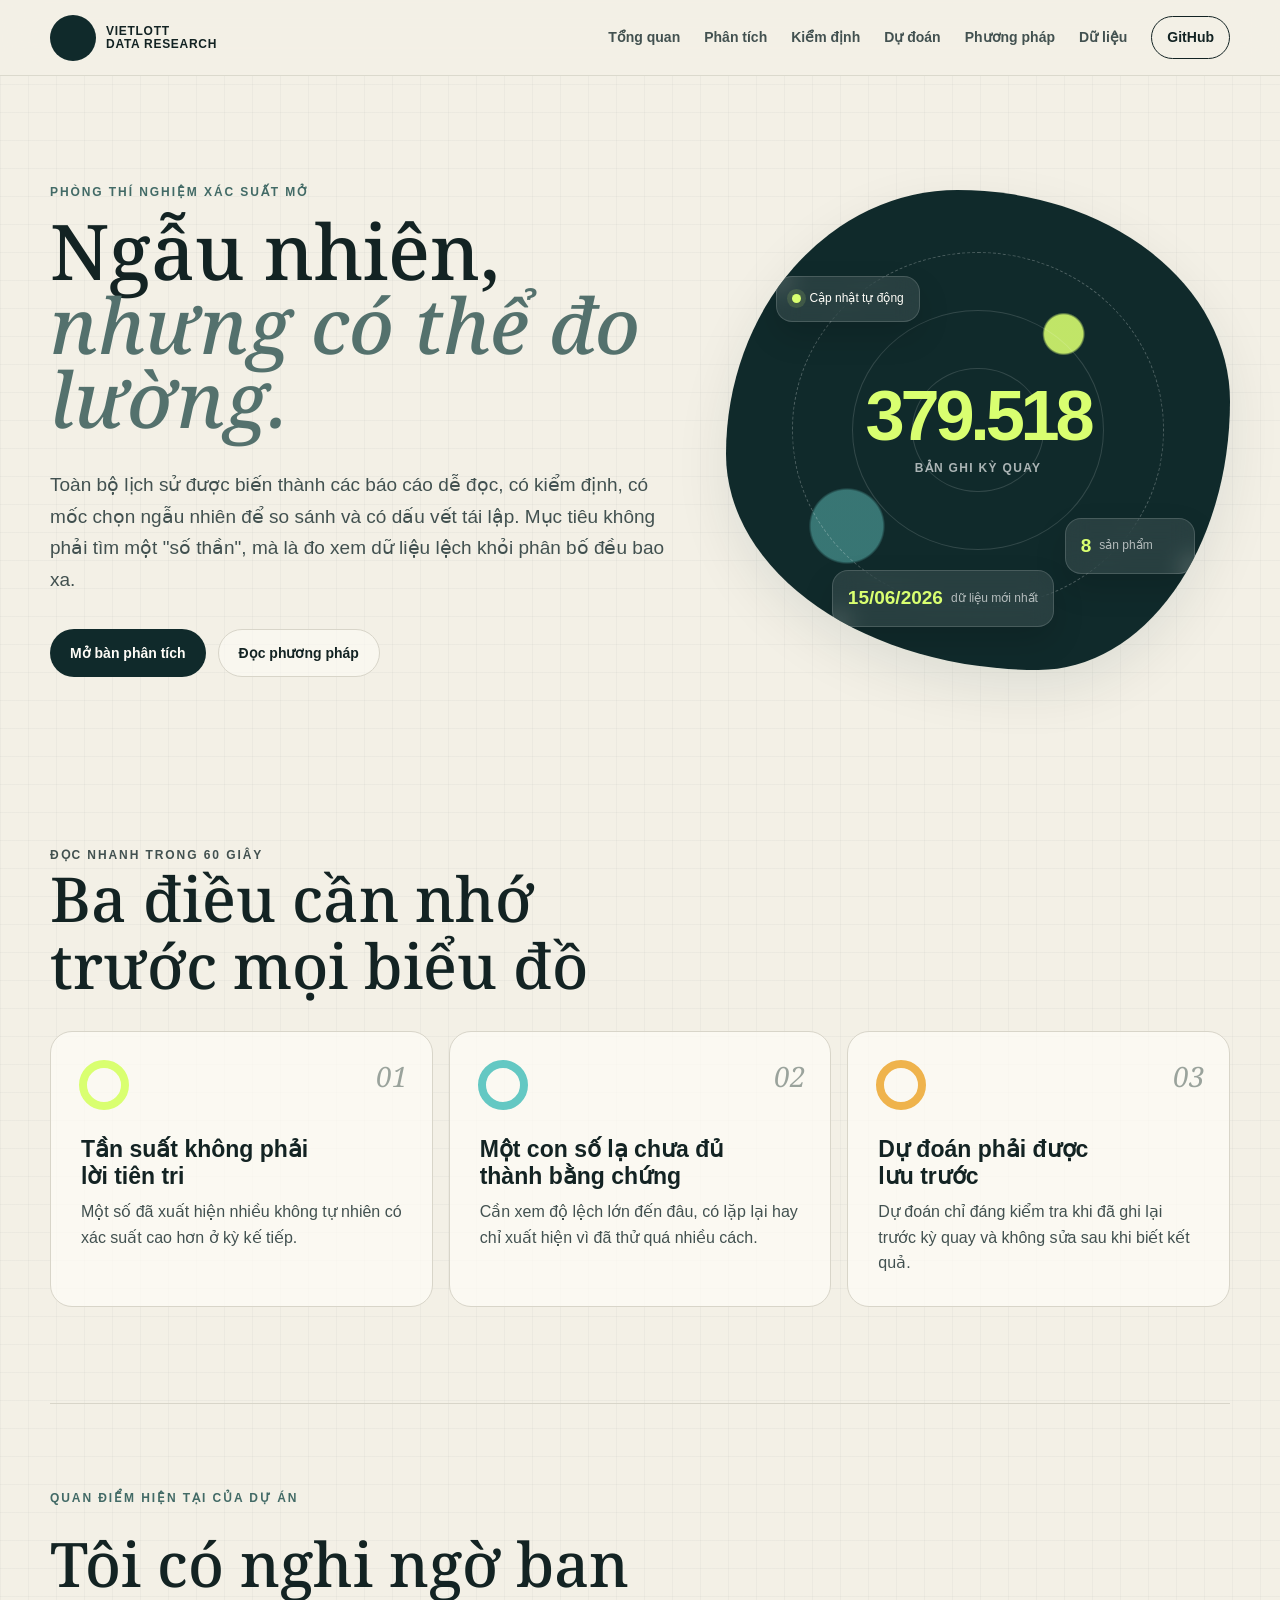
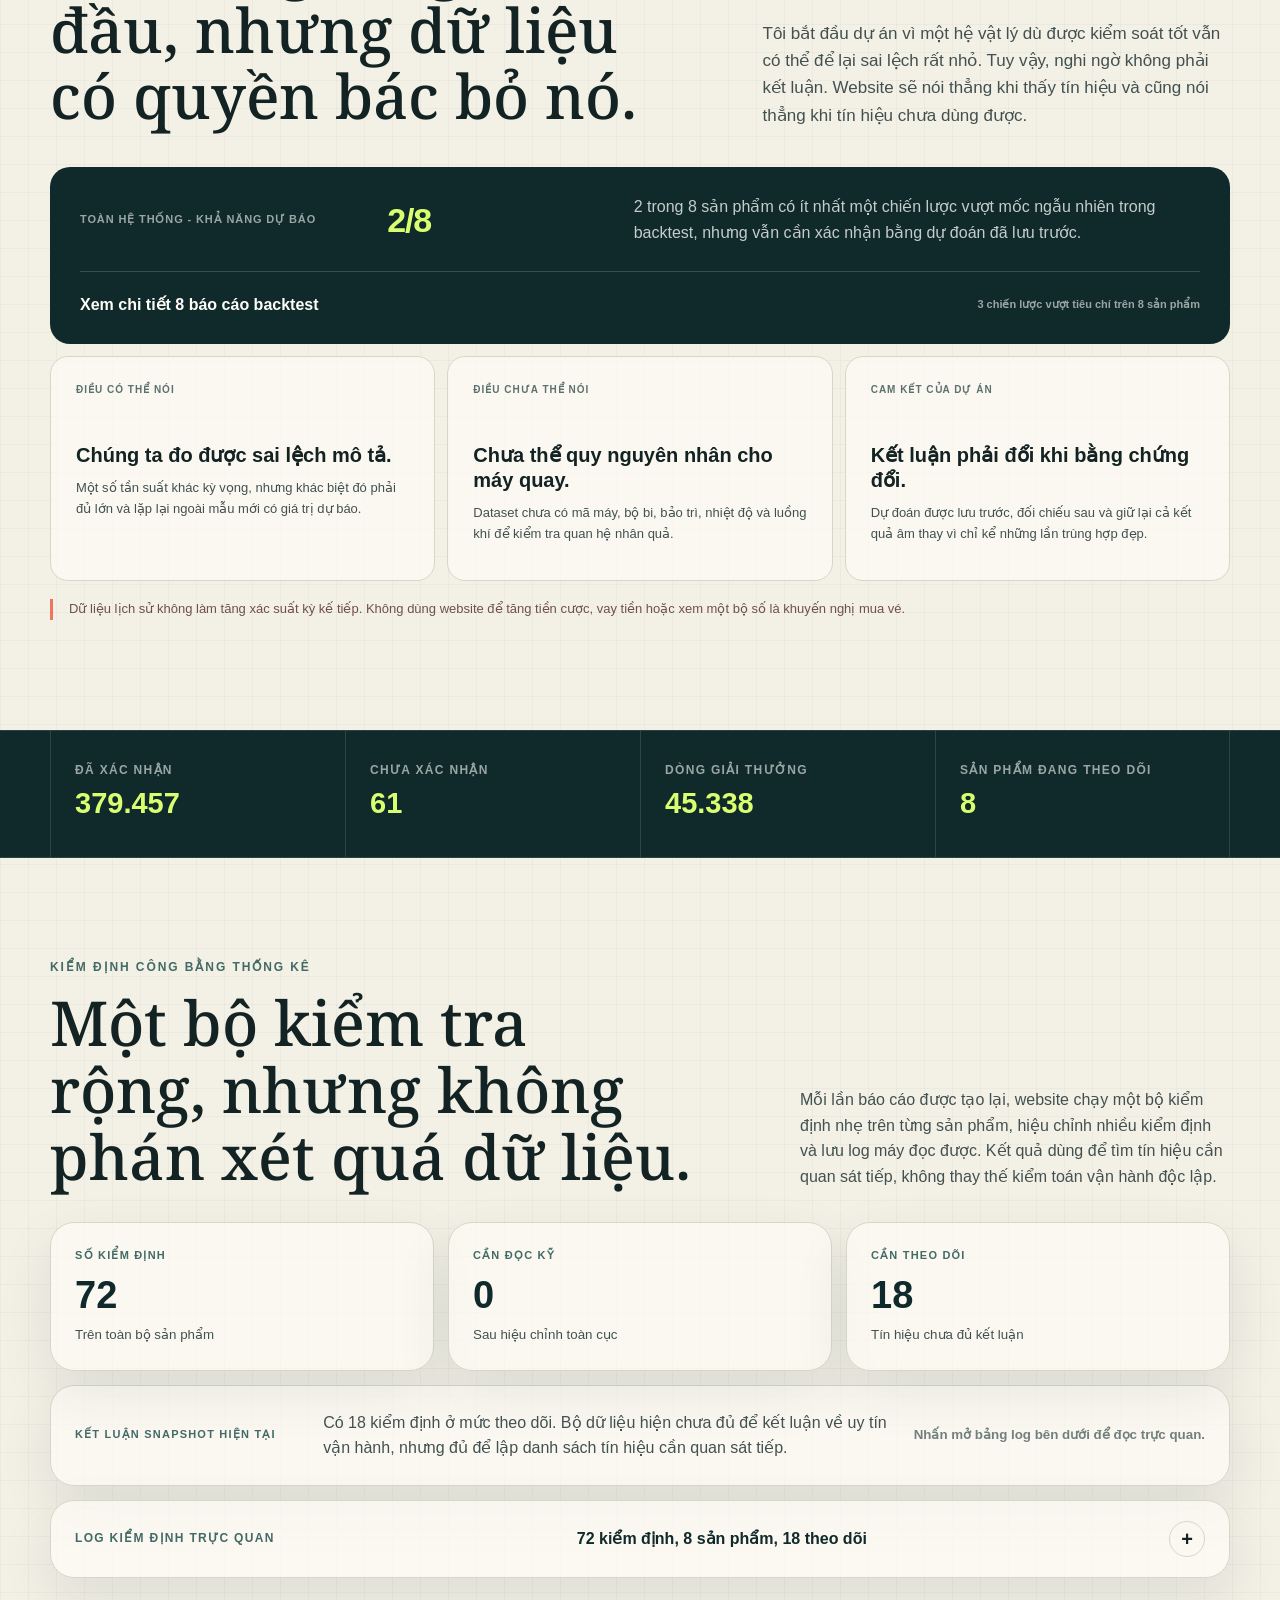
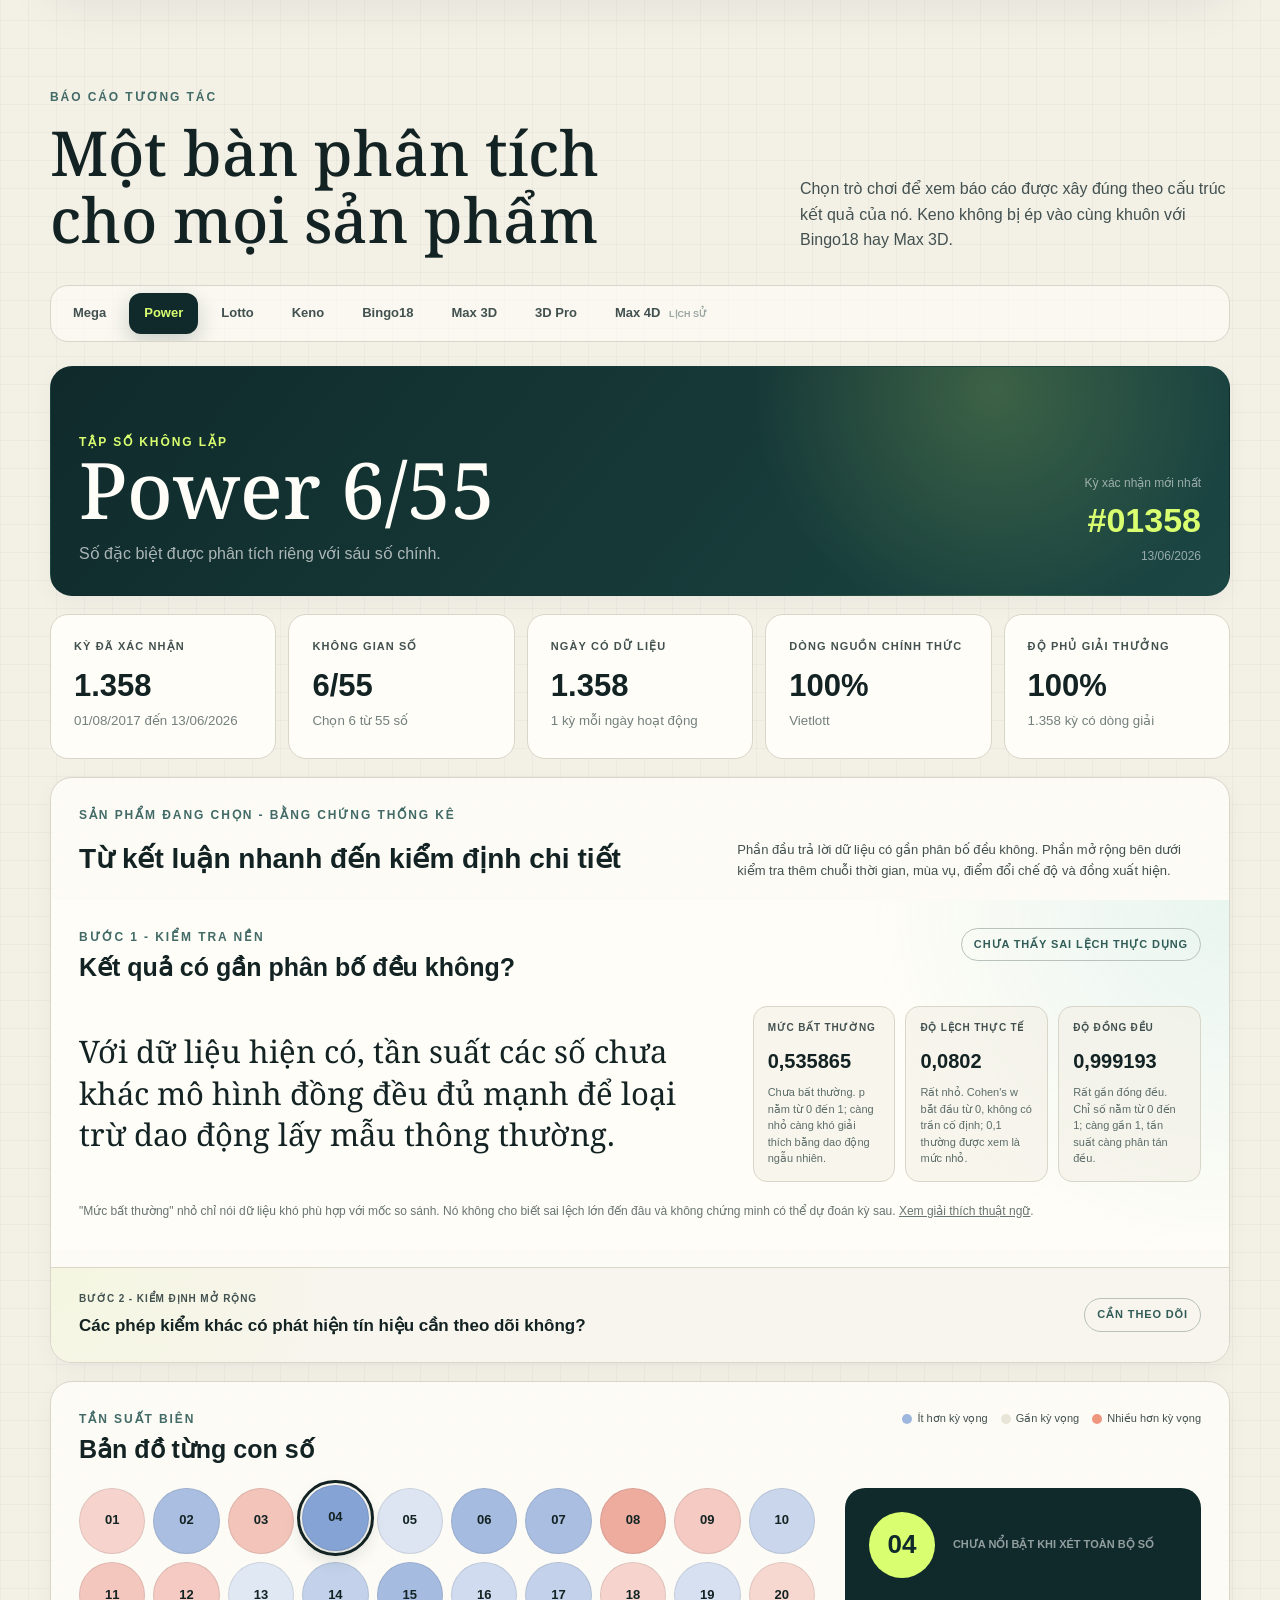
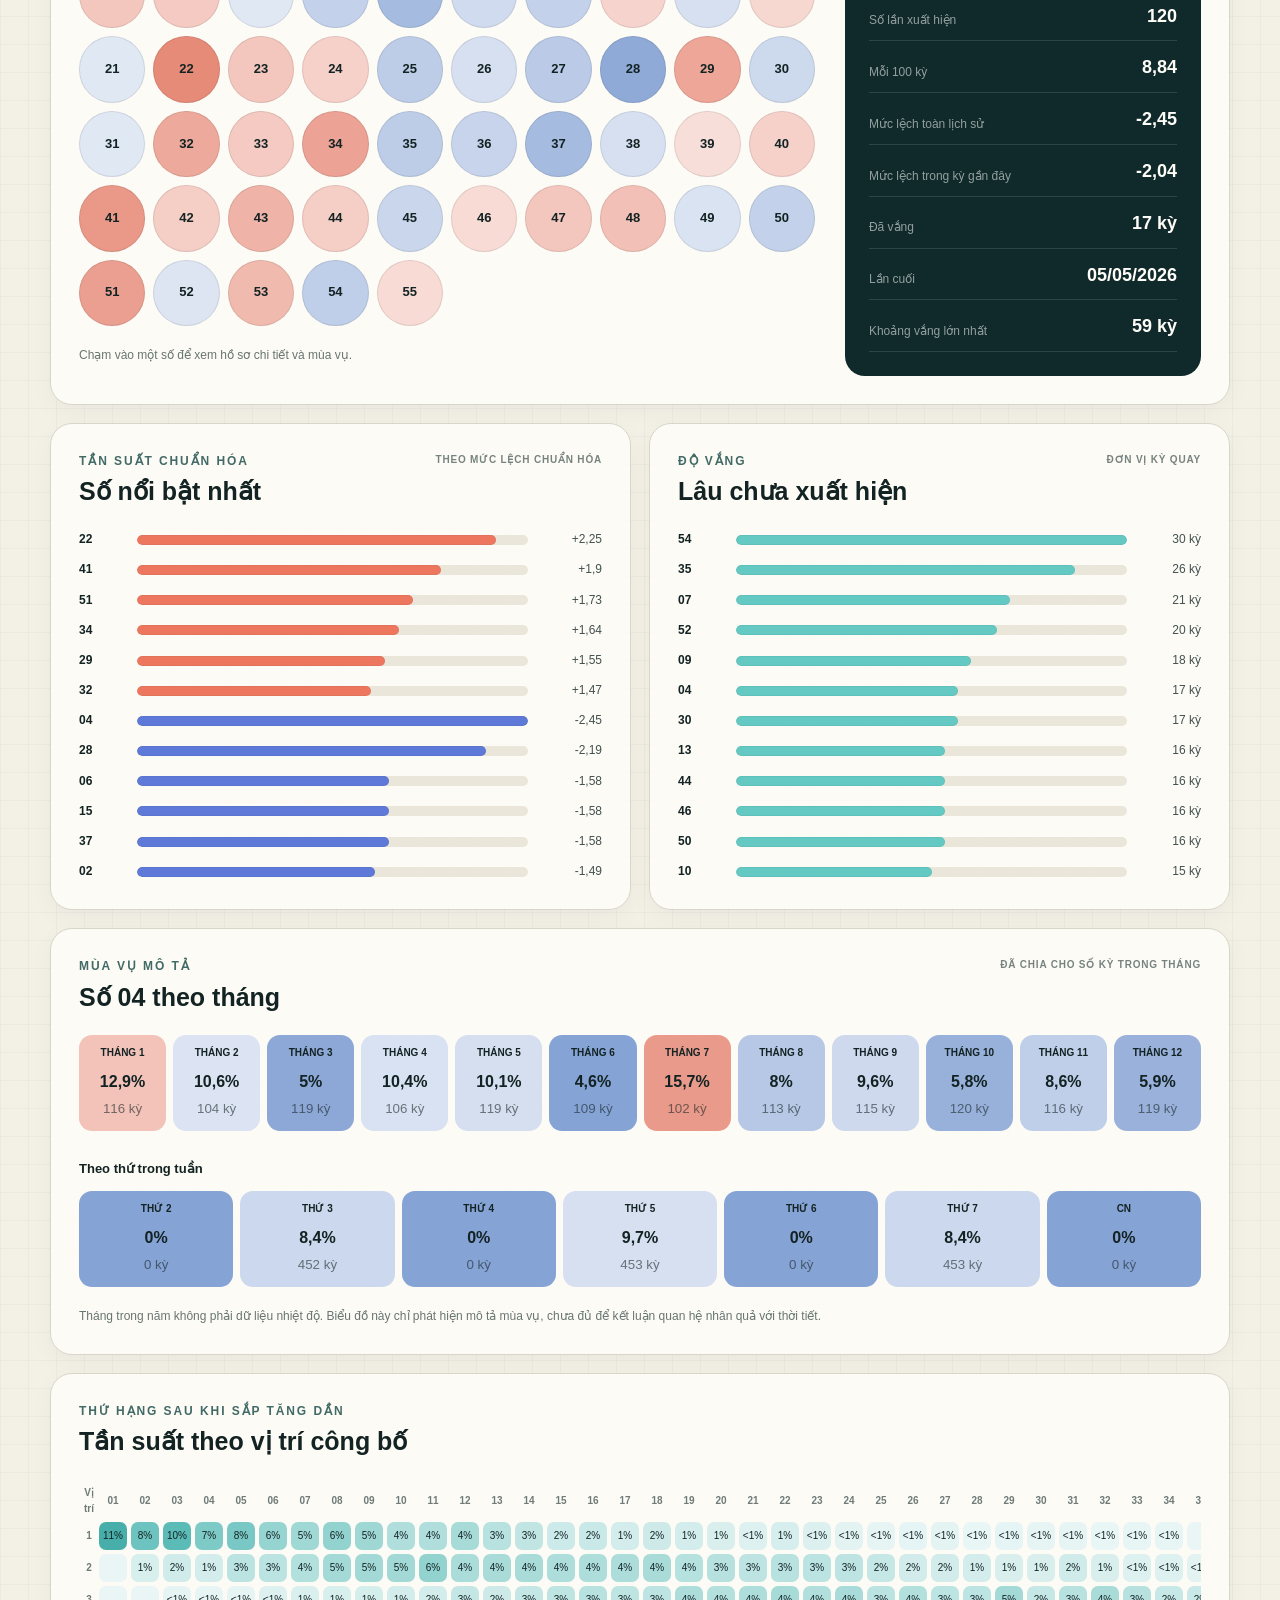
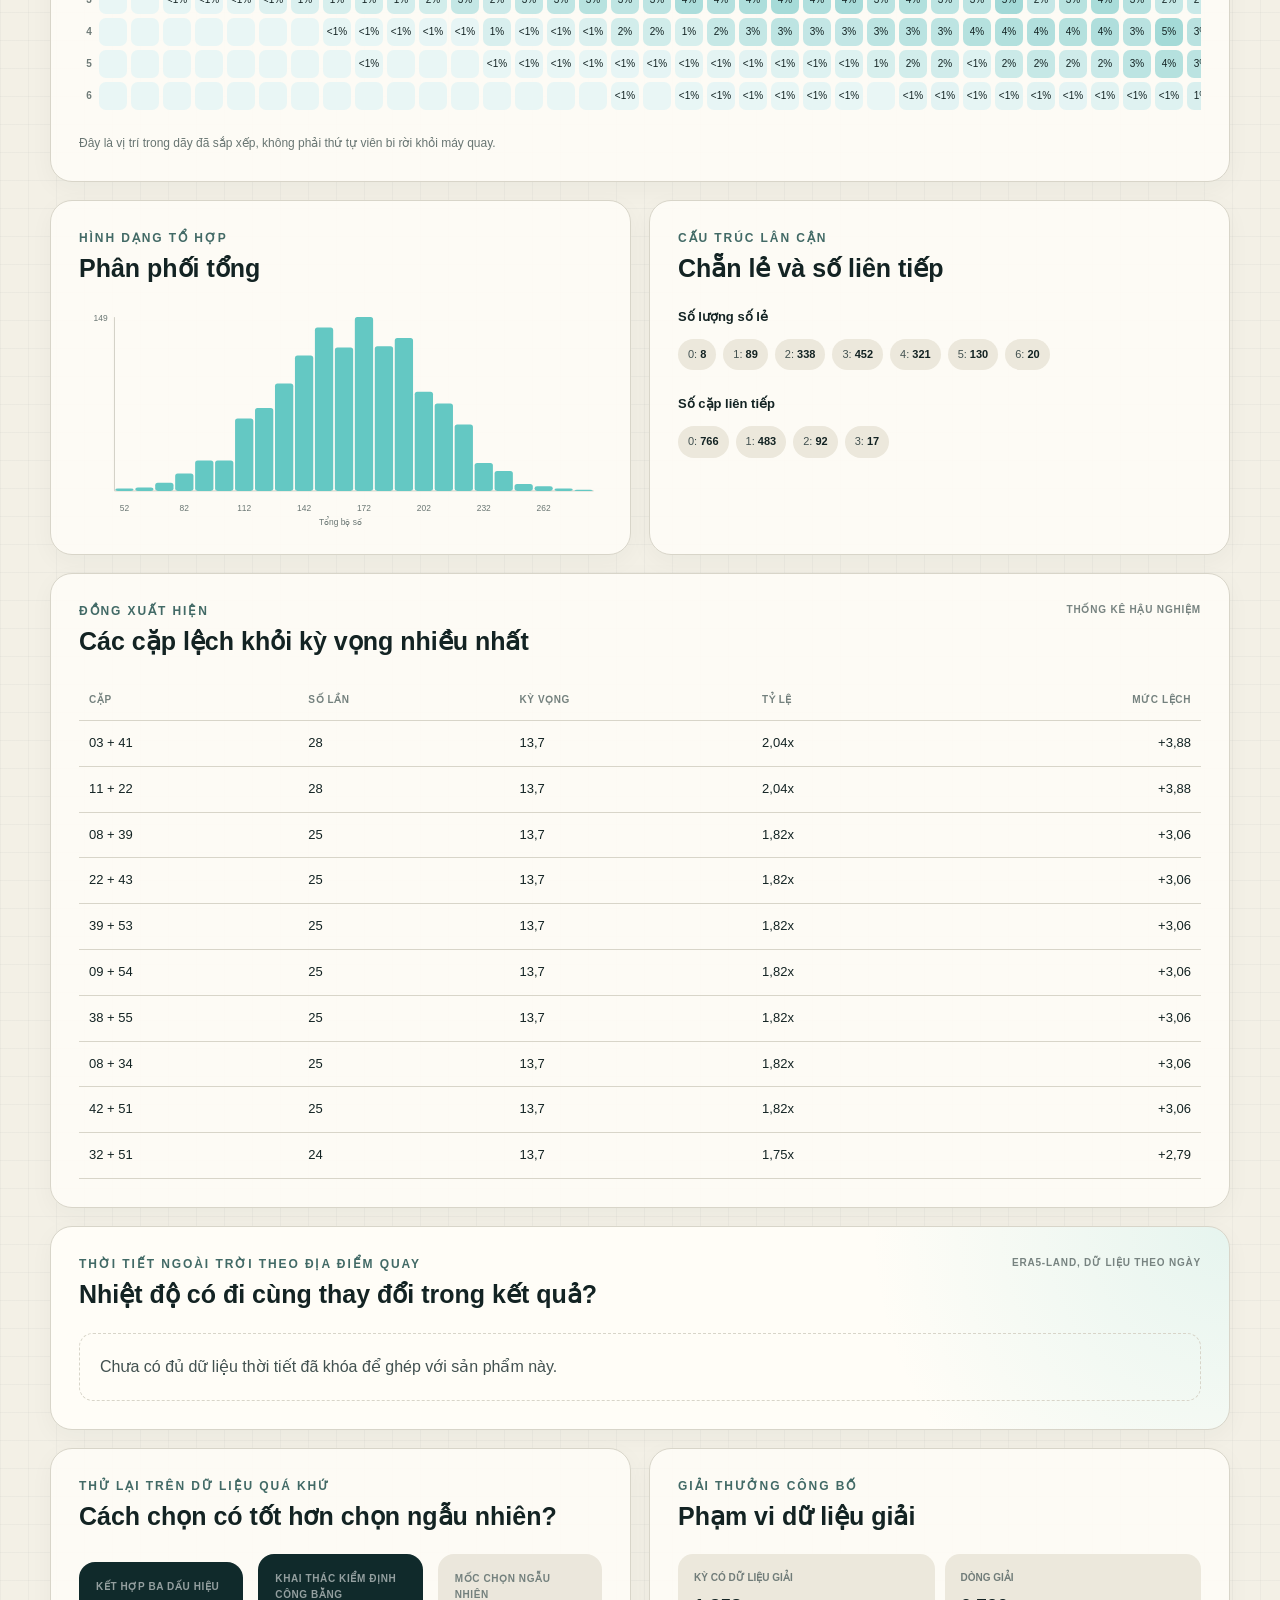
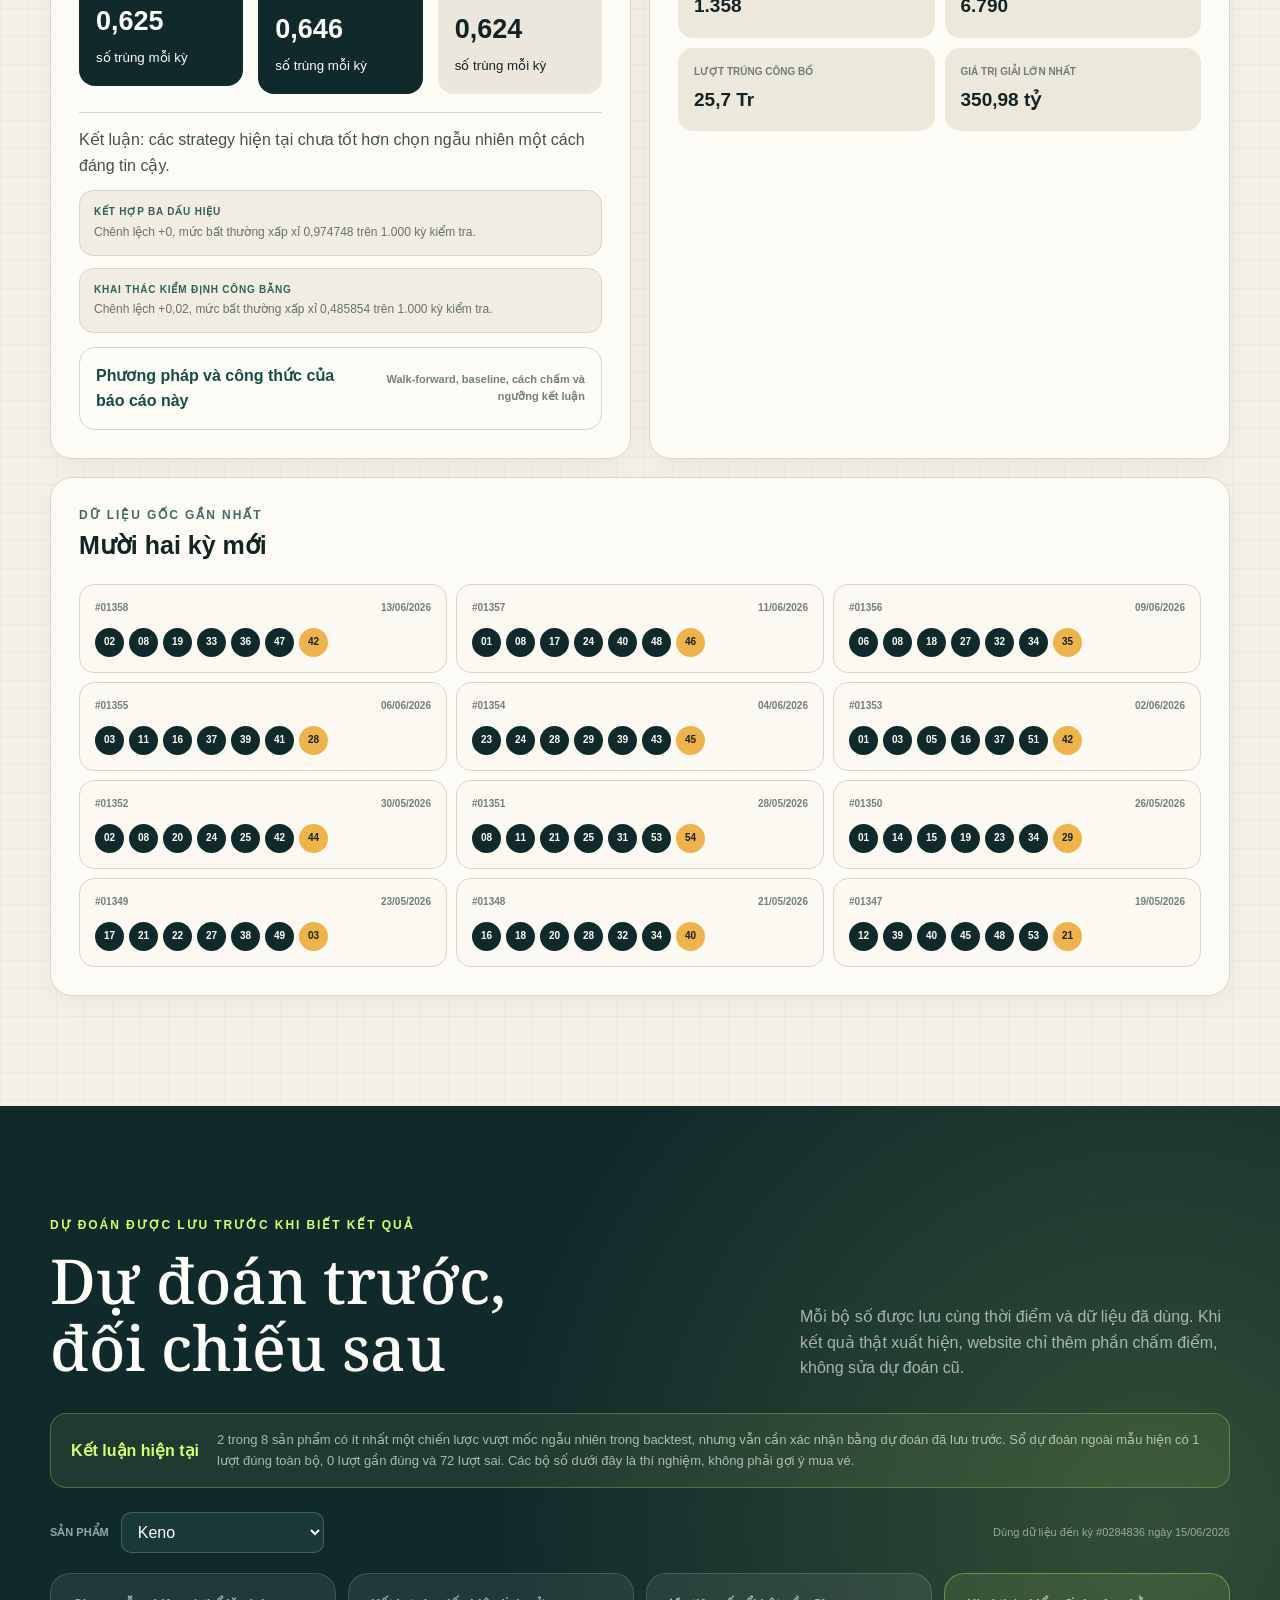
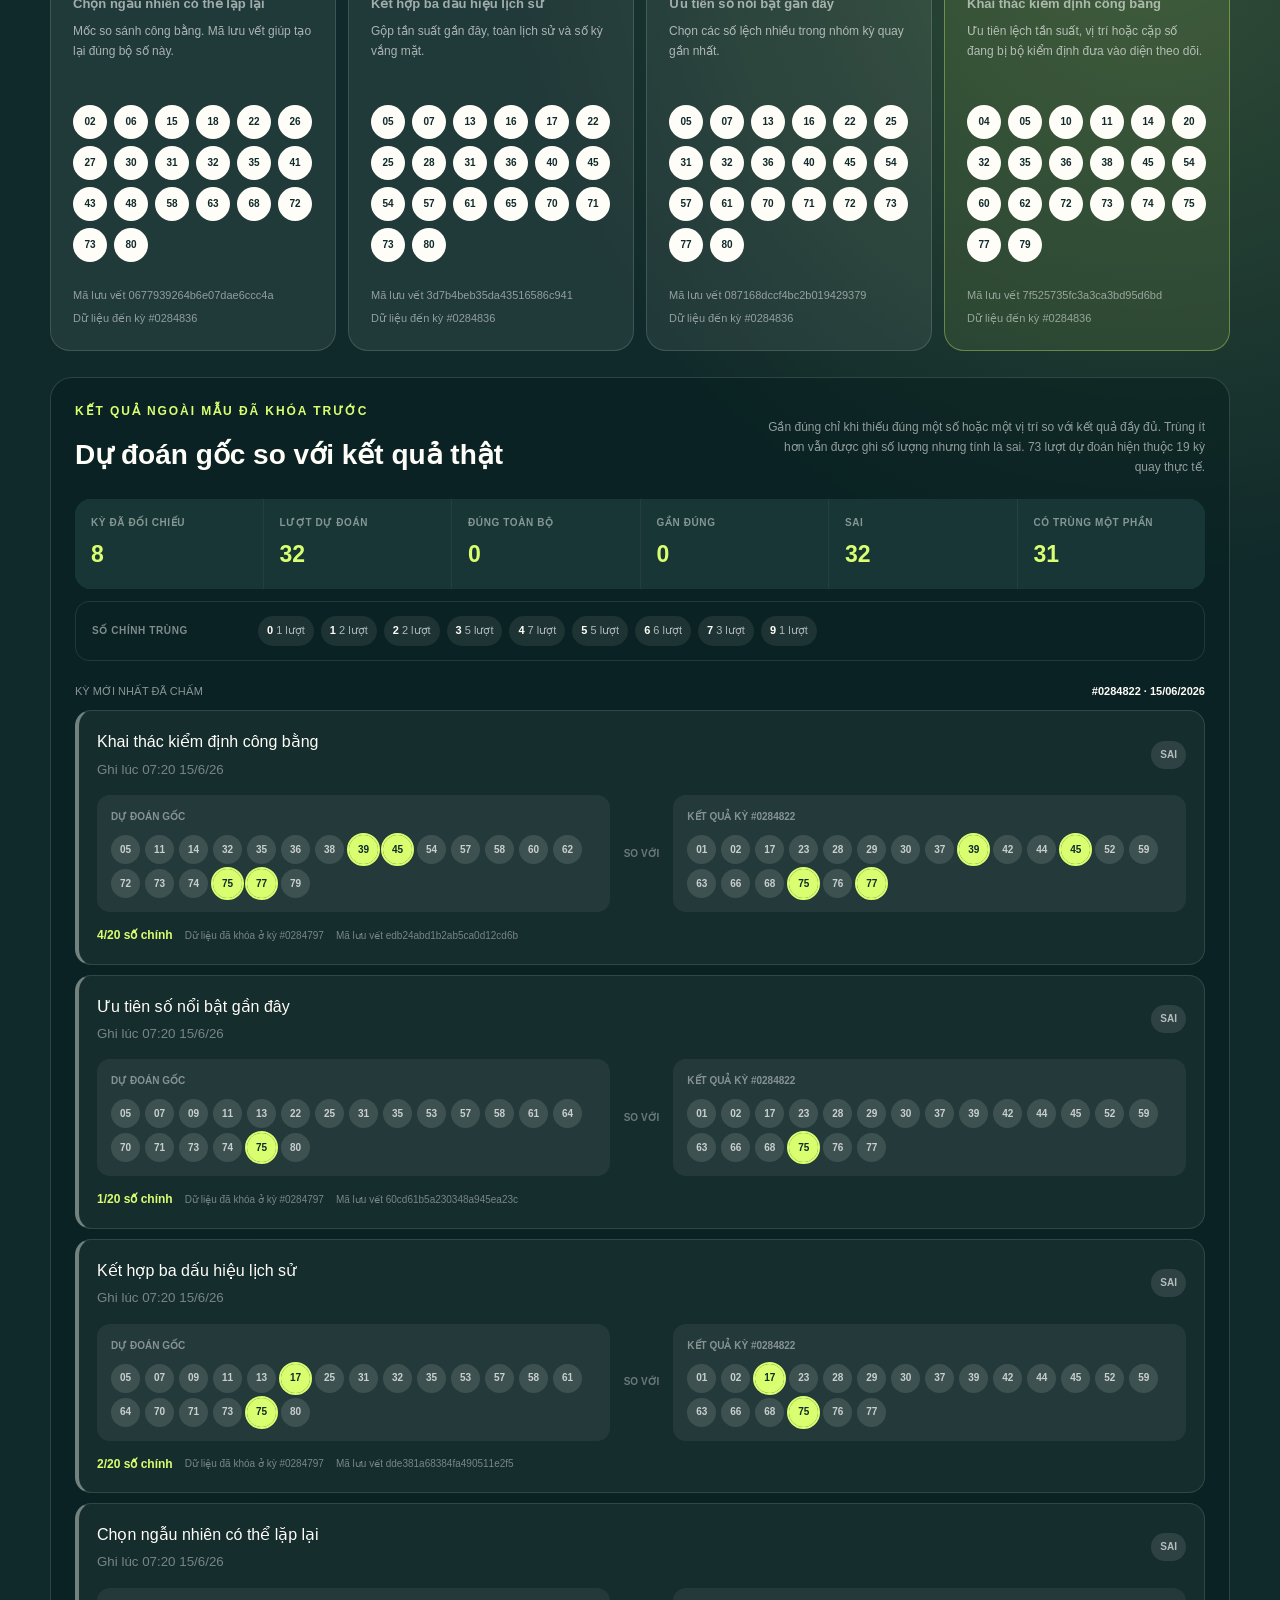
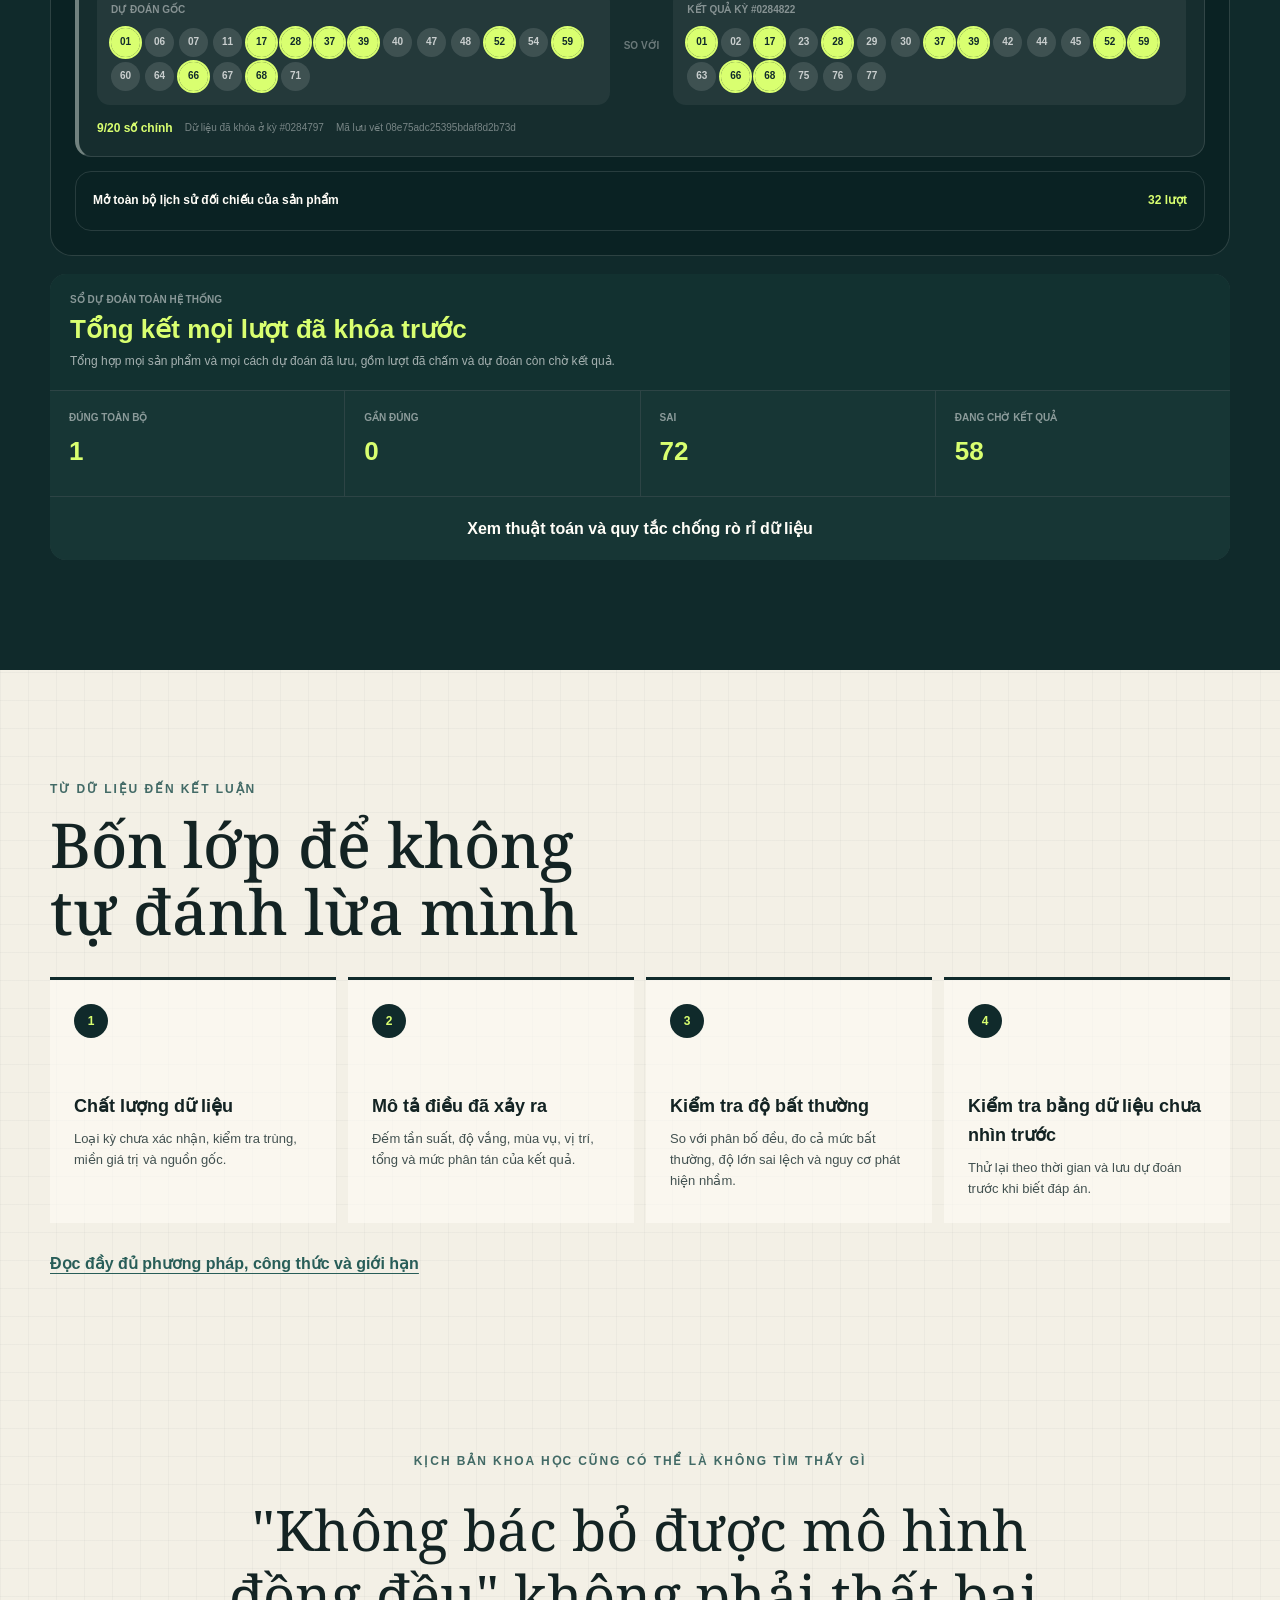
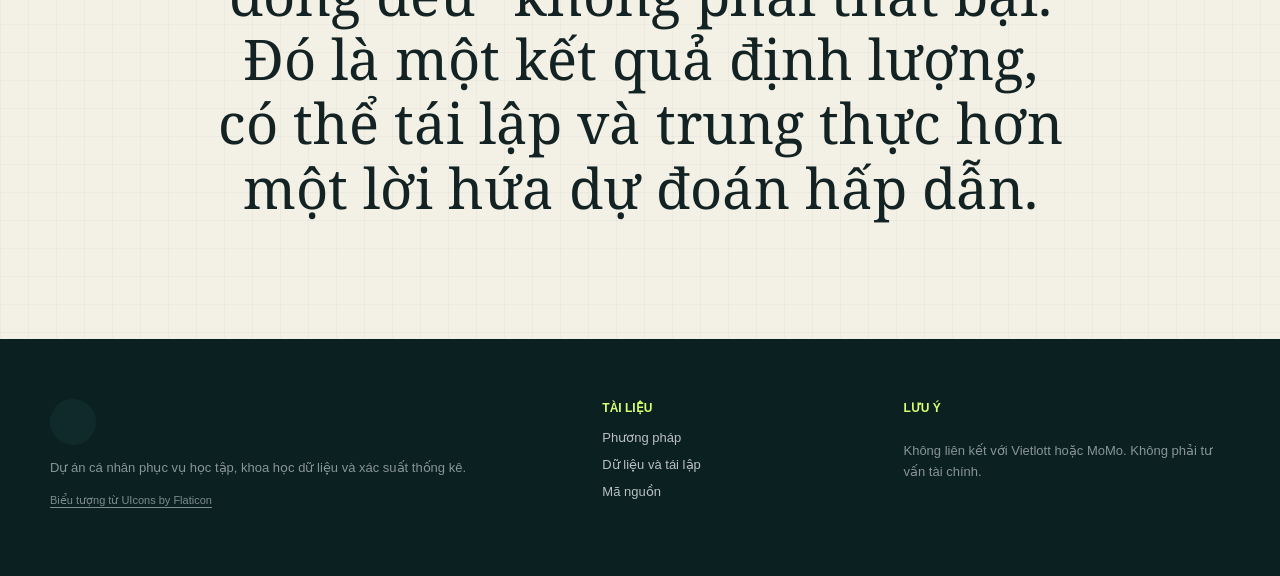
==== commit 6ad995f5: "Công khai phương pháp tính backtest" ====
--- a/site/index.html
+++ b/site/index.html
@@ -13,8 +13,8 @@
   <link rel="preconnect" href="https://fonts.gstatic.com" crossorigin>
   <link rel="stylesheet" href="https://fonts.googleapis.com/css2?family=Noto+Serif:ital,wght@0,400;0,500;1,400;1,500&amp;display=swap">
   <link rel="stylesheet" href="https://cdn-uicons.flaticon.com/3.0.0/uicons-regular-rounded/css/uicons-regular-rounded.css">
-  <link rel="stylesheet" href="assets/styles.css?v=20260615-7">
-  <script src="assets/app.js?v=20260615-5" defer></script>
+  <link rel="stylesheet" href="assets/styles.css?v=20260615-8">
+  <script src="assets/app.js?v=20260615-6" defer></script>
 </head>
 <body>
   <a class="skip-link" href="#main">Bỏ qua điều hướng</a>
--- a/site/assets/styles.css
+++ b/site/assets/styles.css
@@ -2150,6 +2150,71 @@
   text-transform: uppercase;
 }
 
+.backtest-method-details {
+  margin-top: 14px;
+  border: 1px solid var(--line);
+  border-radius: 16px;
+  background: rgb(255 253 247 / 72%);
+}
+
+.backtest-method-details summary {
+  display: flex;
+  align-items: center;
+  justify-content: space-between;
+  gap: 18px;
+  padding: 15px 16px;
+  cursor: pointer;
+  color: #174b47;
+  font-weight: 850;
+}
+
+.backtest-method-details summary small {
+  color: #74817e;
+  font-size: 11px;
+  font-weight: 650;
+  text-align: right;
+}
+
+.backtest-method-body {
+  padding: 0 16px 16px;
+  border-top: 1px solid var(--line);
+}
+
+.backtest-method-body ol {
+  display: grid;
+  gap: 8px;
+  margin: 14px 0;
+  padding-left: 22px;
+}
+
+.backtest-method-body li {
+  padding-left: 4px;
+  color: #64716f;
+  font-size: 12px;
+  line-height: 1.55;
+}
+
+.backtest-method-body li strong,
+.backtest-method-body li span {
+  display: block;
+}
+
+.backtest-method-body li strong {
+  color: #173f3c;
+}
+
+.backtest-method-body p {
+  margin: 0;
+  color: #64716f;
+  font-size: 12px;
+  line-height: 1.6;
+}
+
+.backtest-method-body a {
+  color: #174b47;
+  font-weight: 800;
+}
+
 .technical-details {
   margin-top: 12px;
   color: #64716f;
@@ -3176,6 +3241,16 @@
     grid-template-columns: 1fr;
   }
 
+  .backtest-method-details summary {
+    align-items: flex-start;
+    flex-direction: column;
+    gap: 4px;
+  }
+
+  .backtest-method-details summary small {
+    text-align: left;
+  }
+
   .backtest-vs {
     text-align: center;
   }
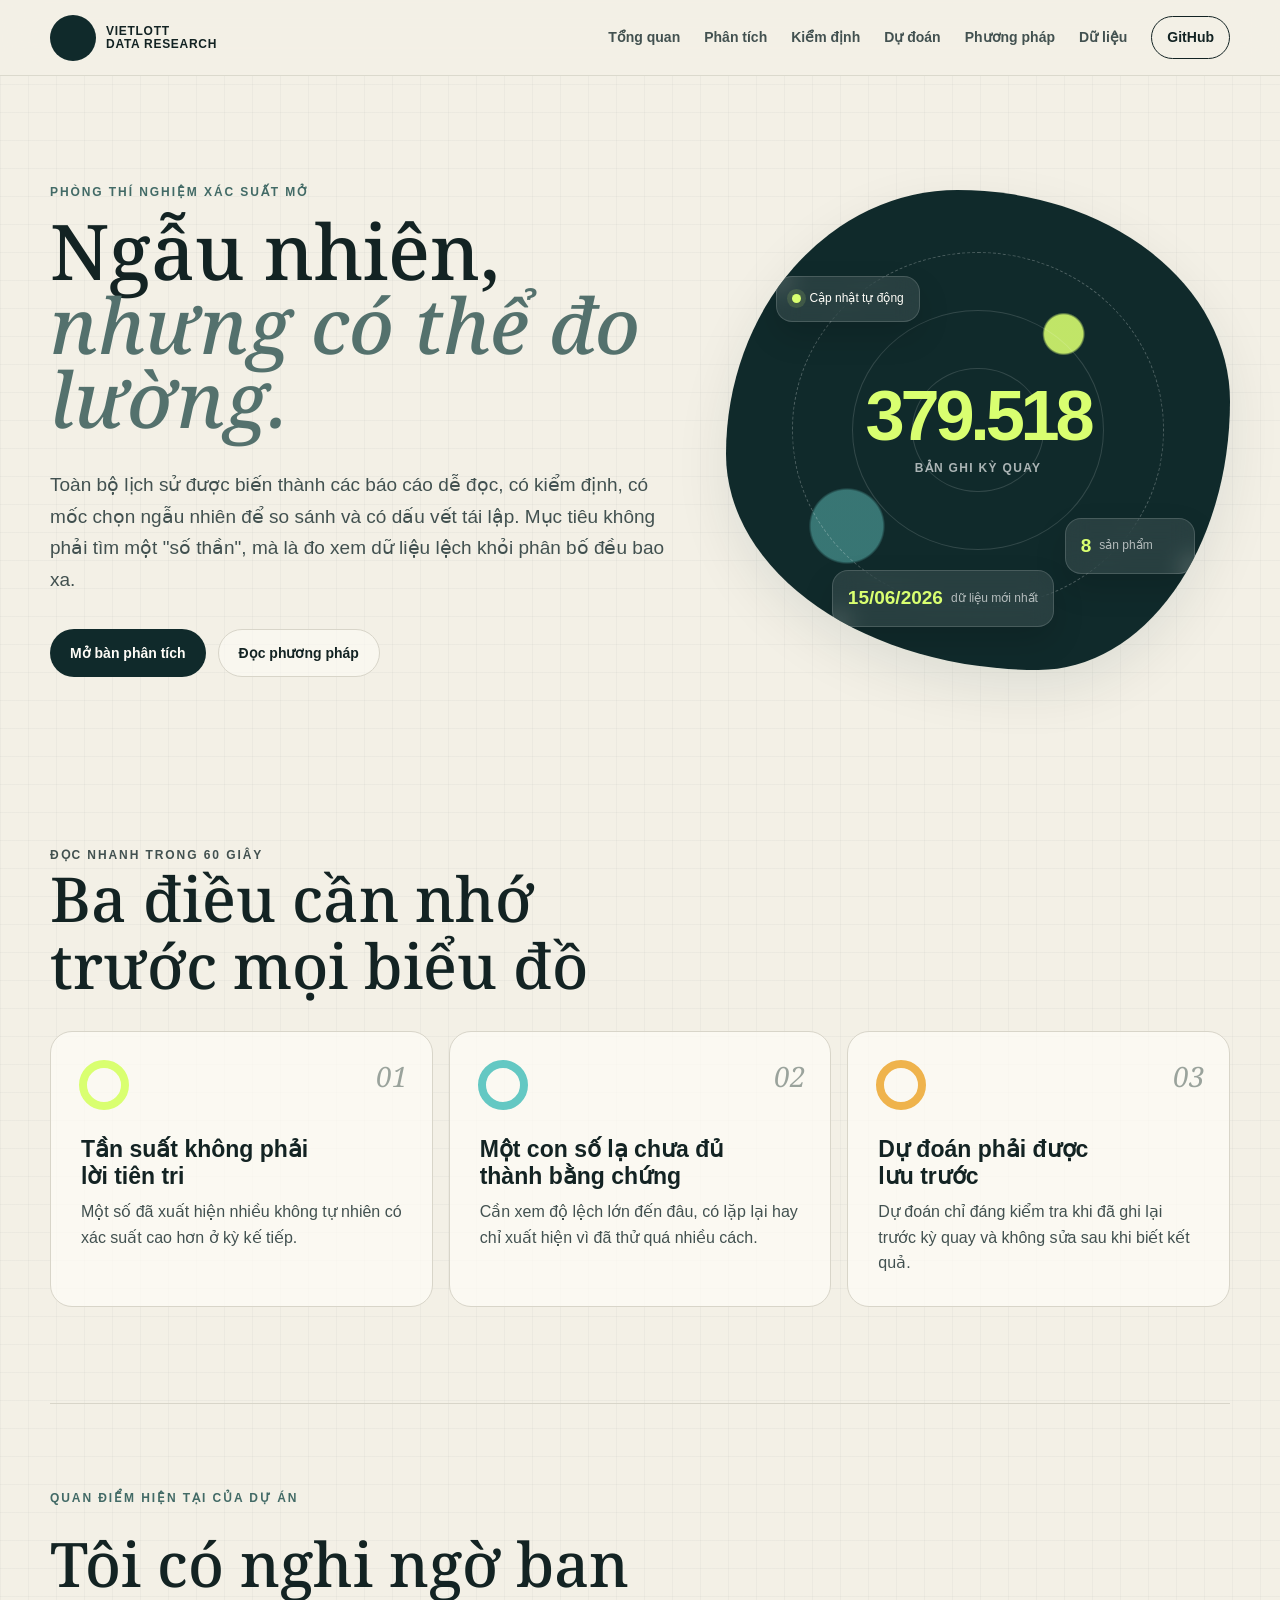
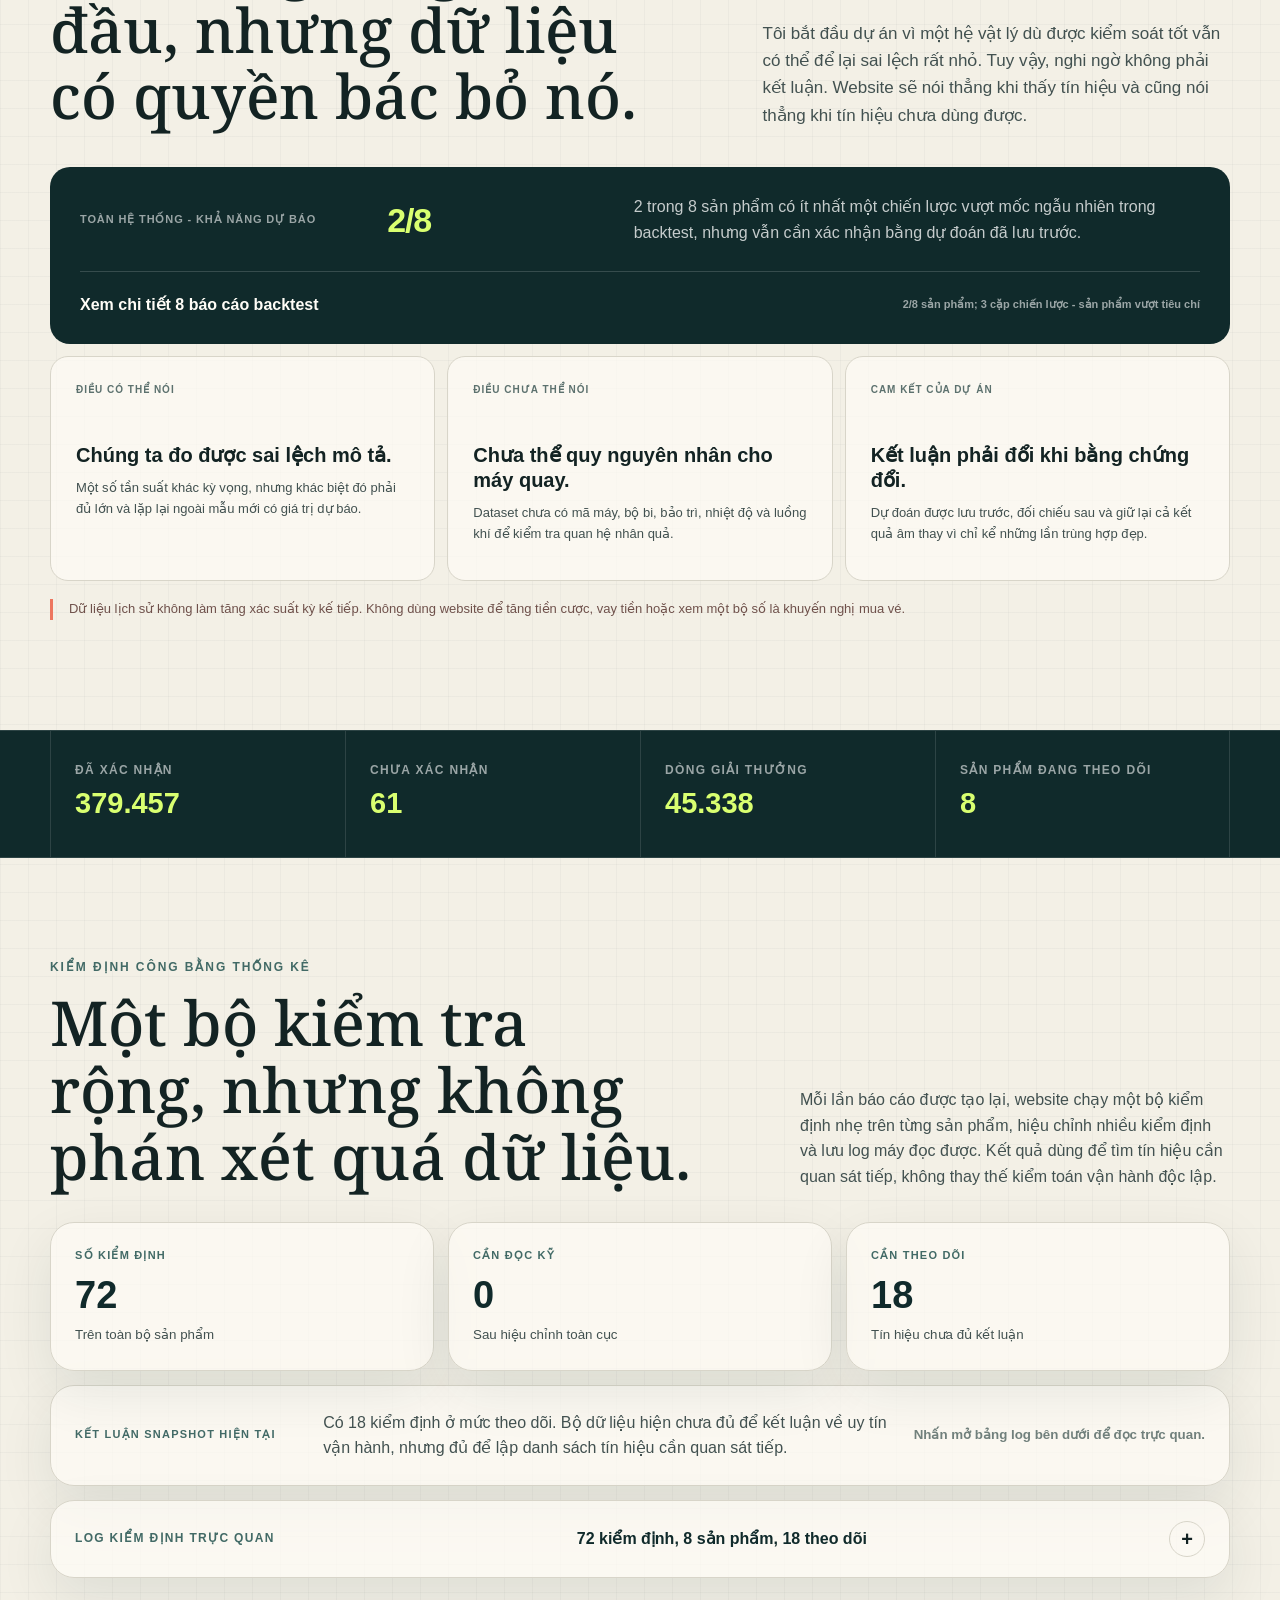
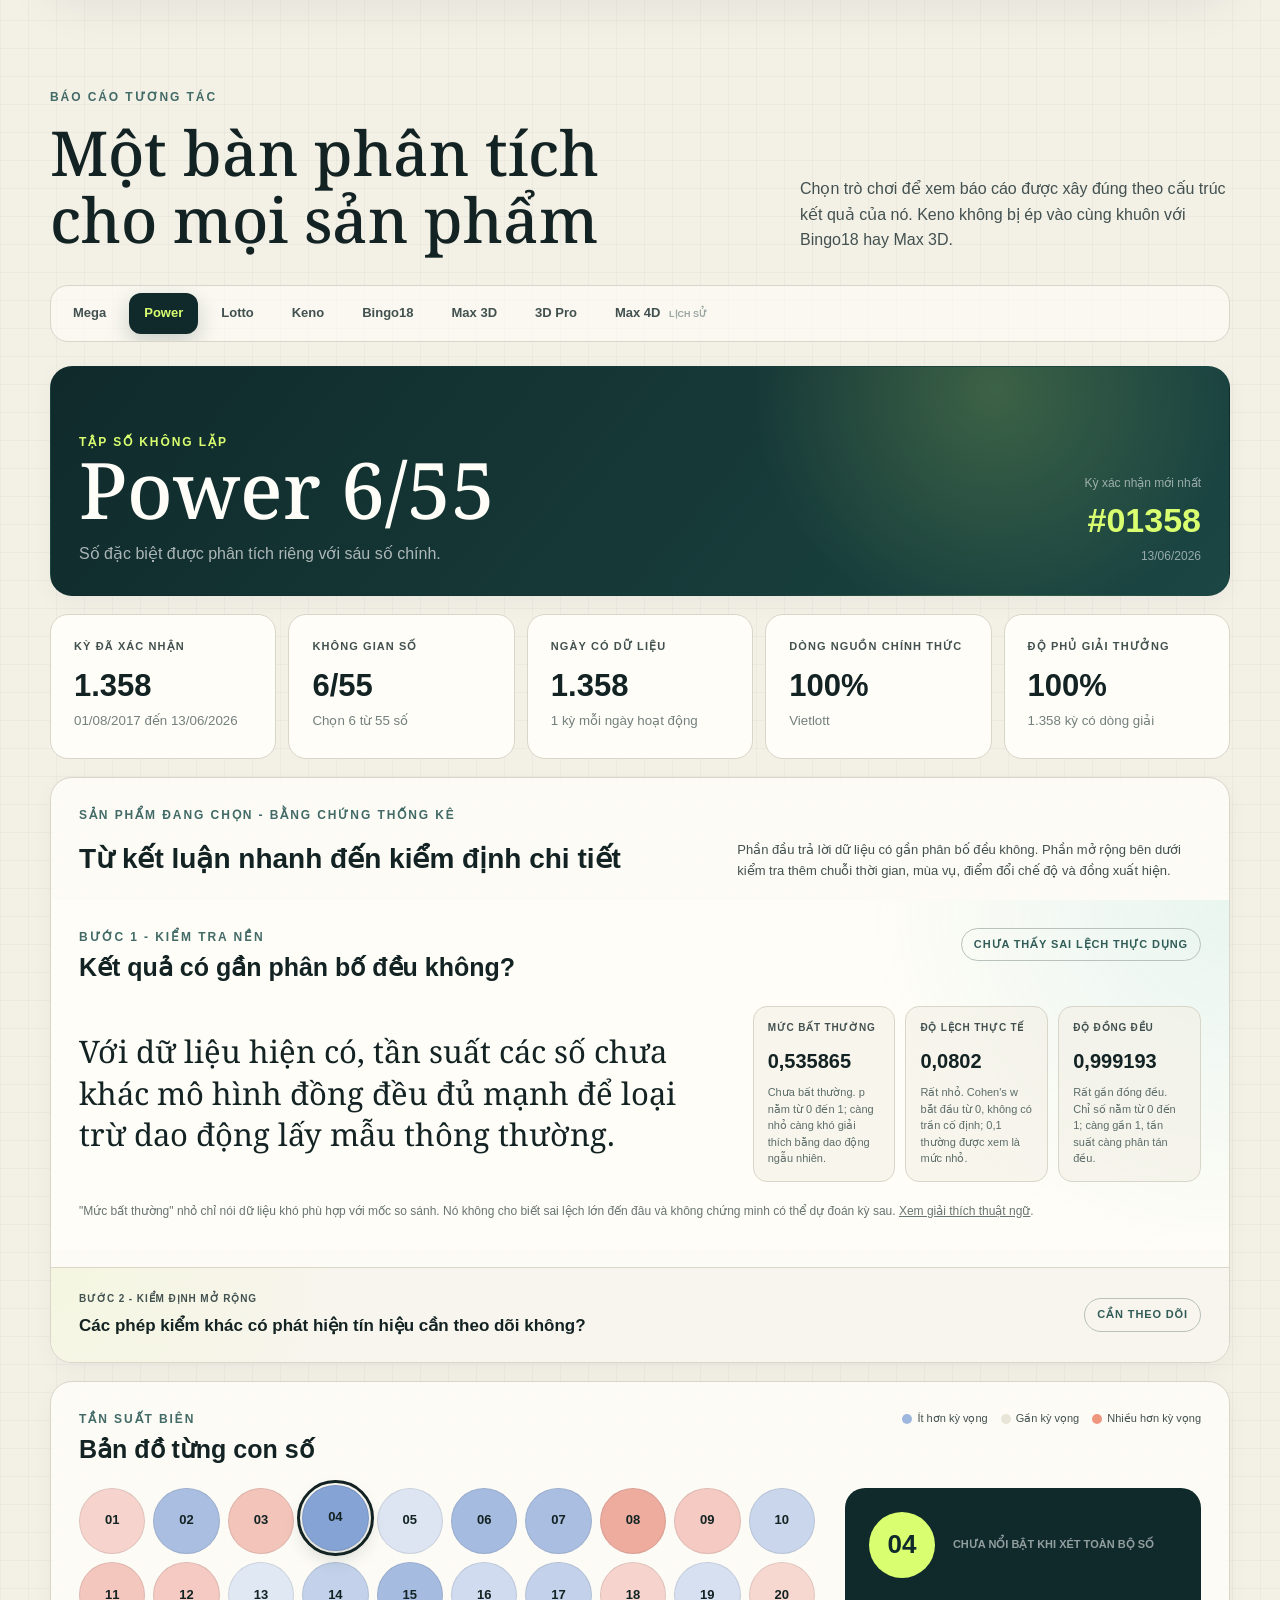
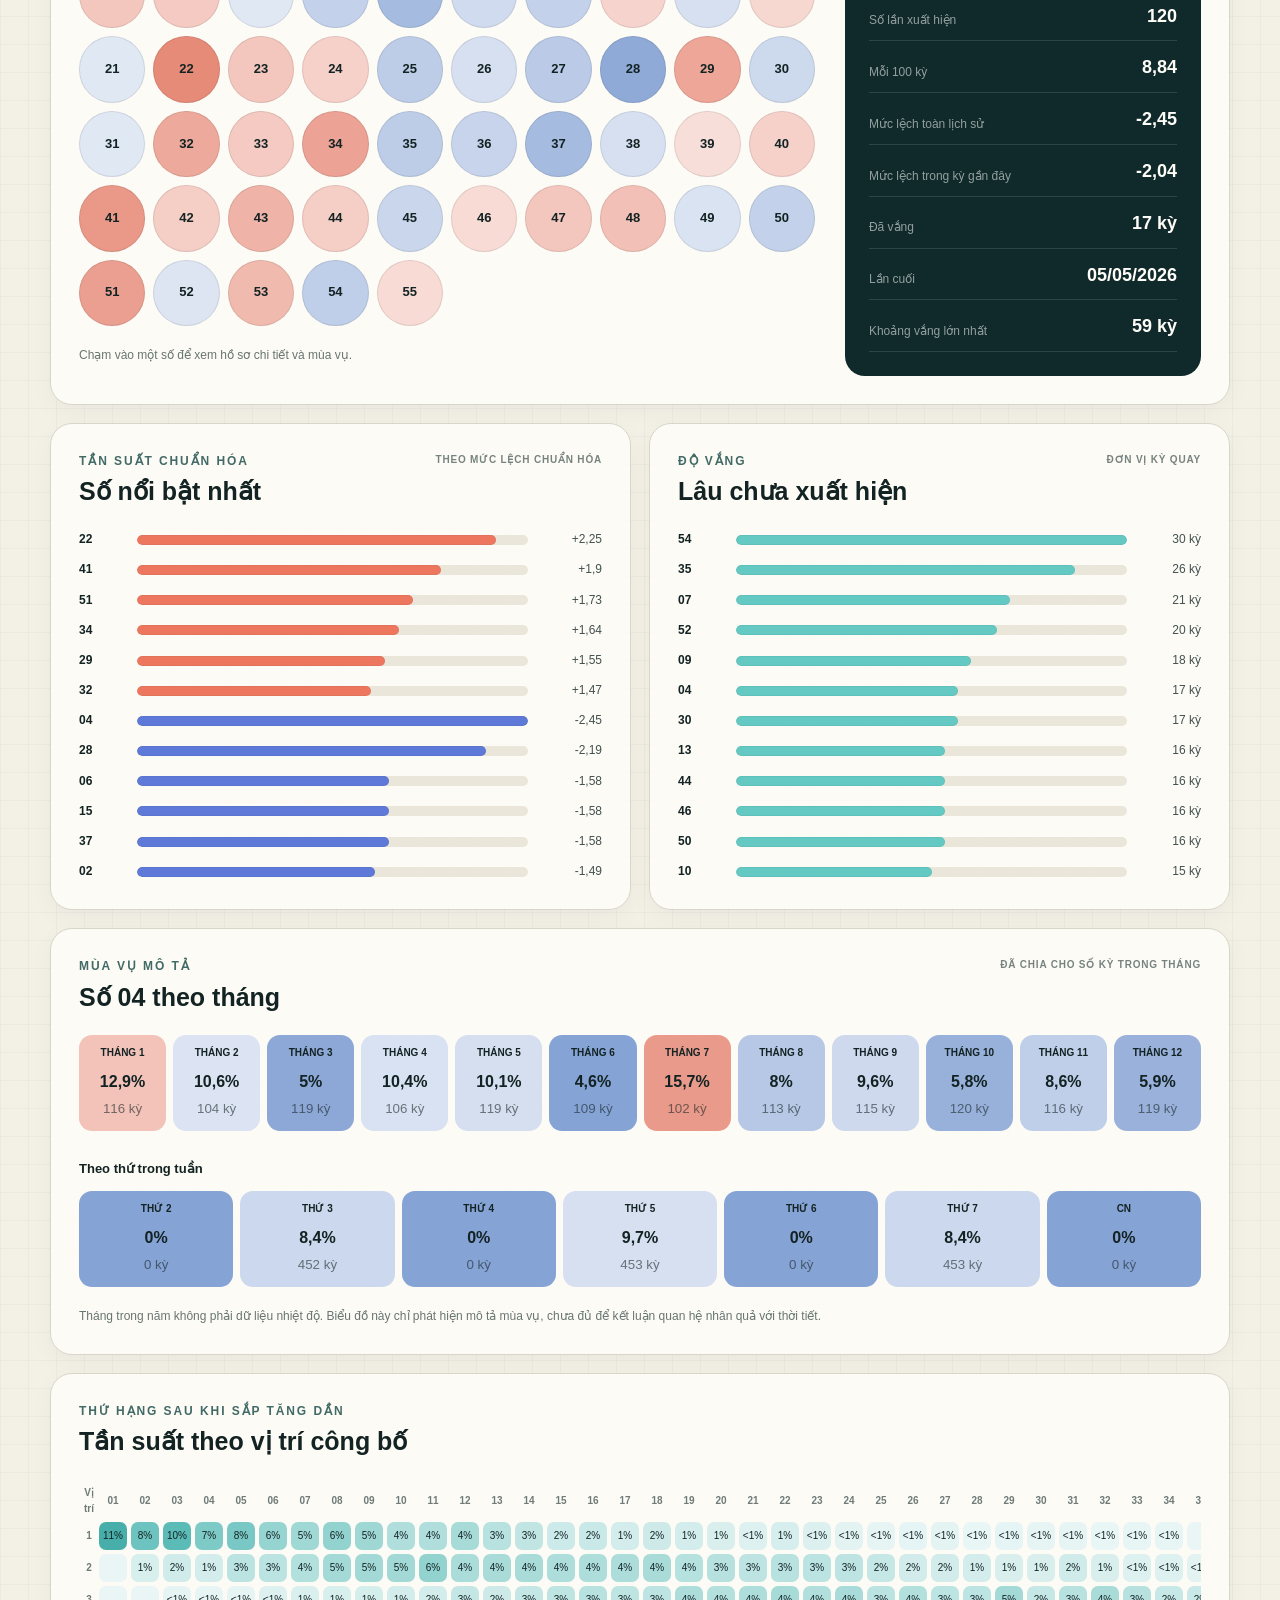
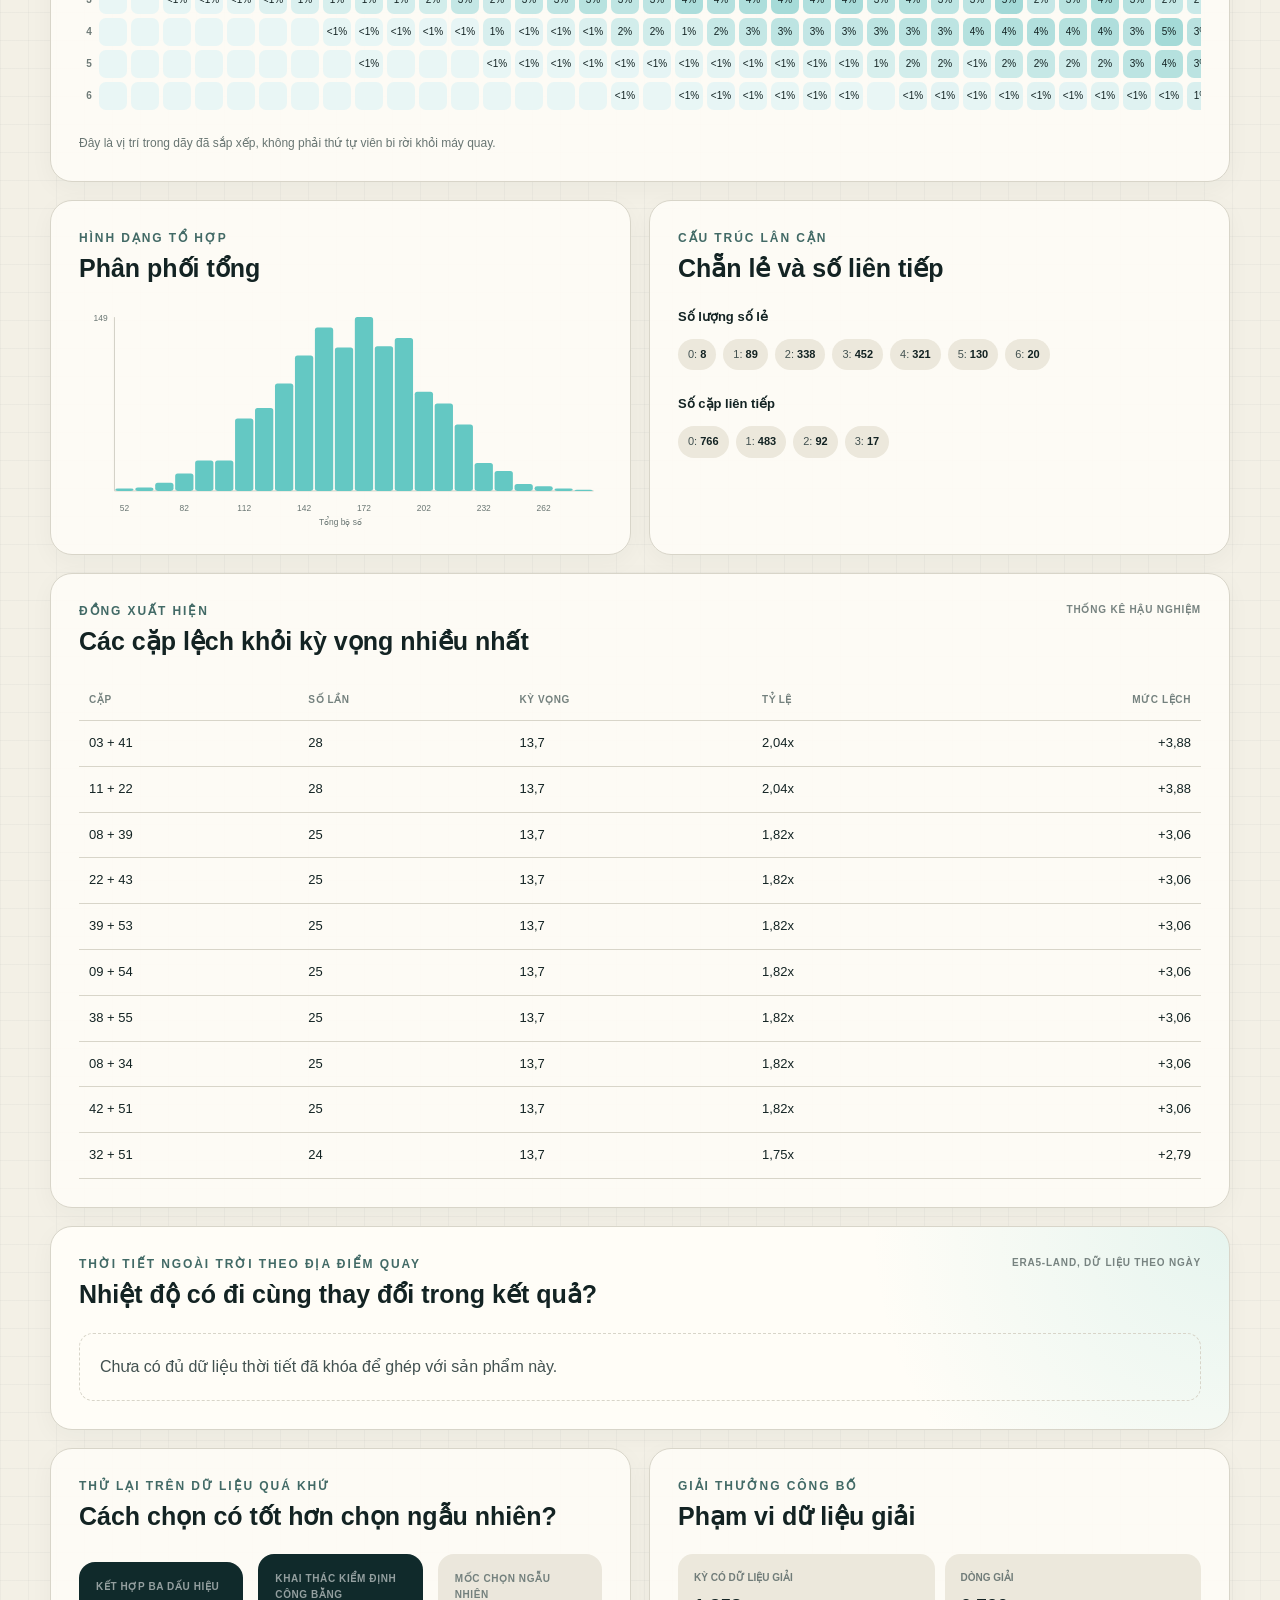
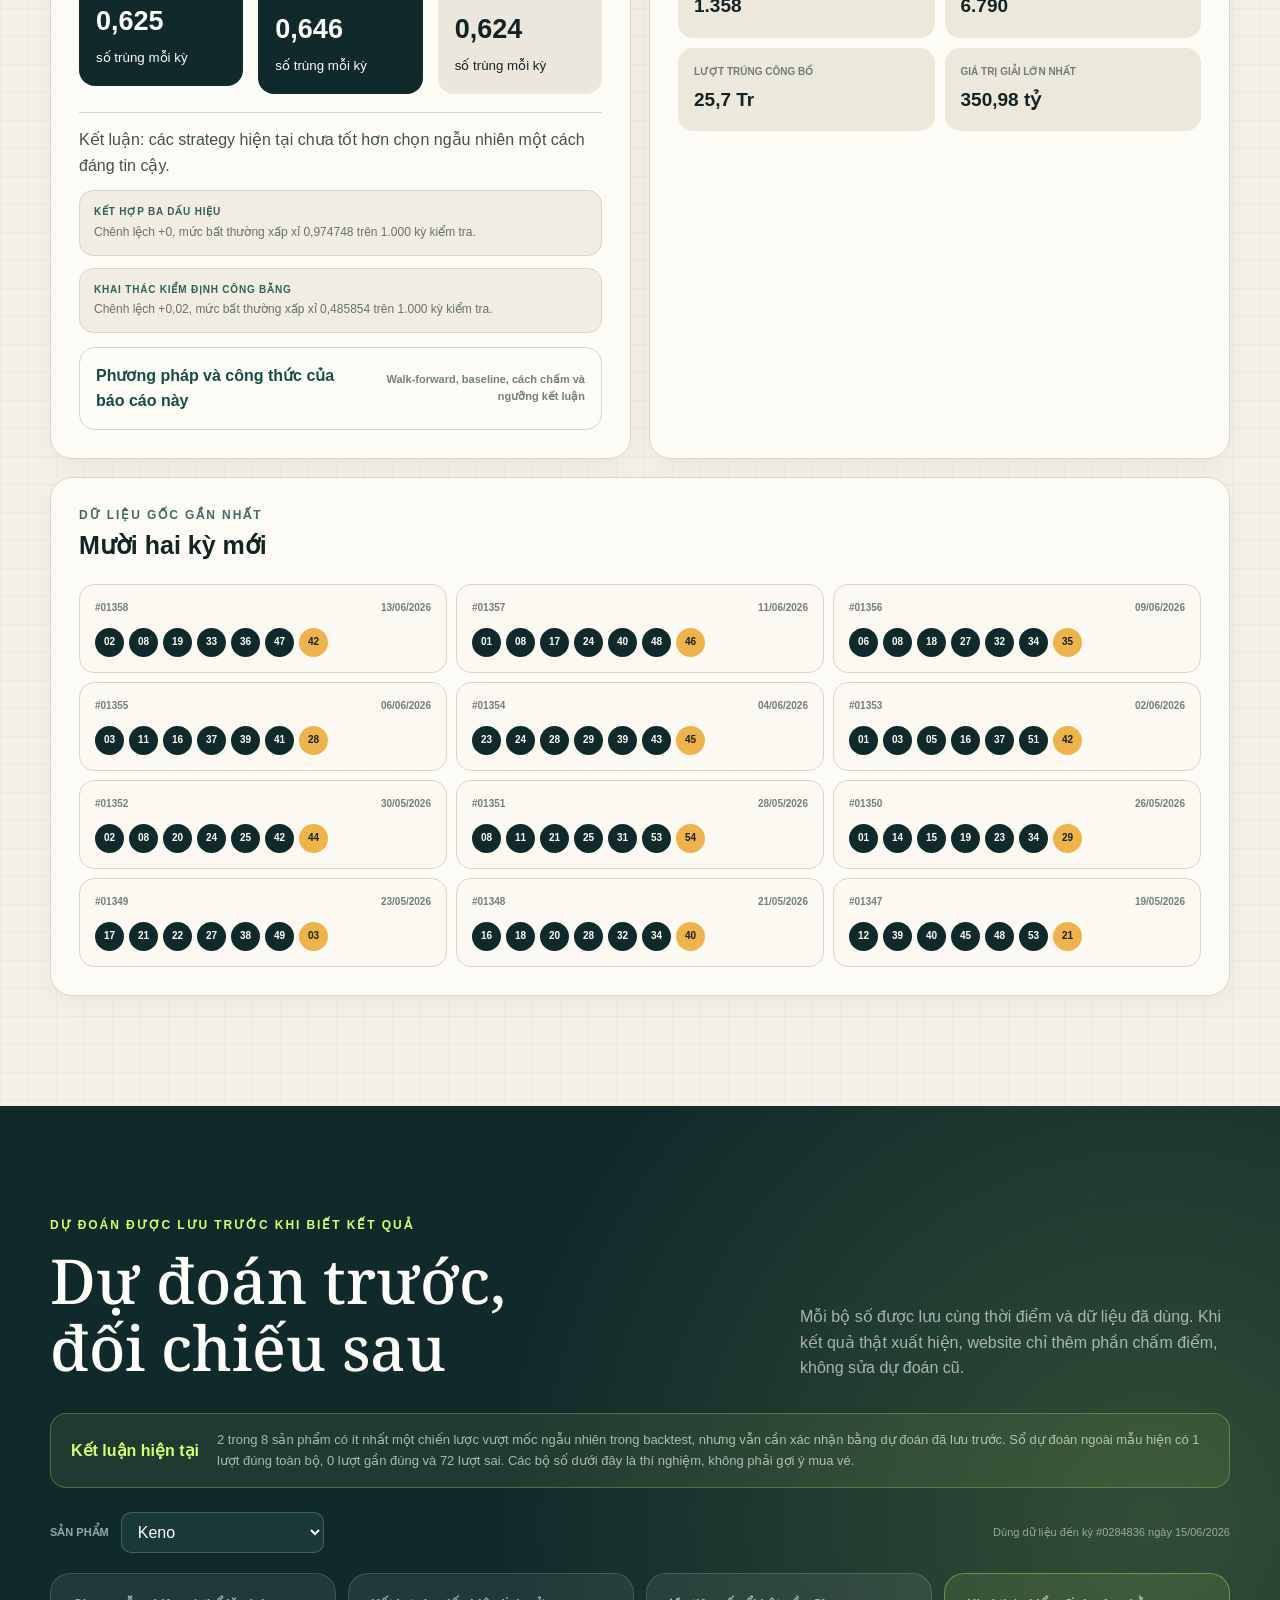
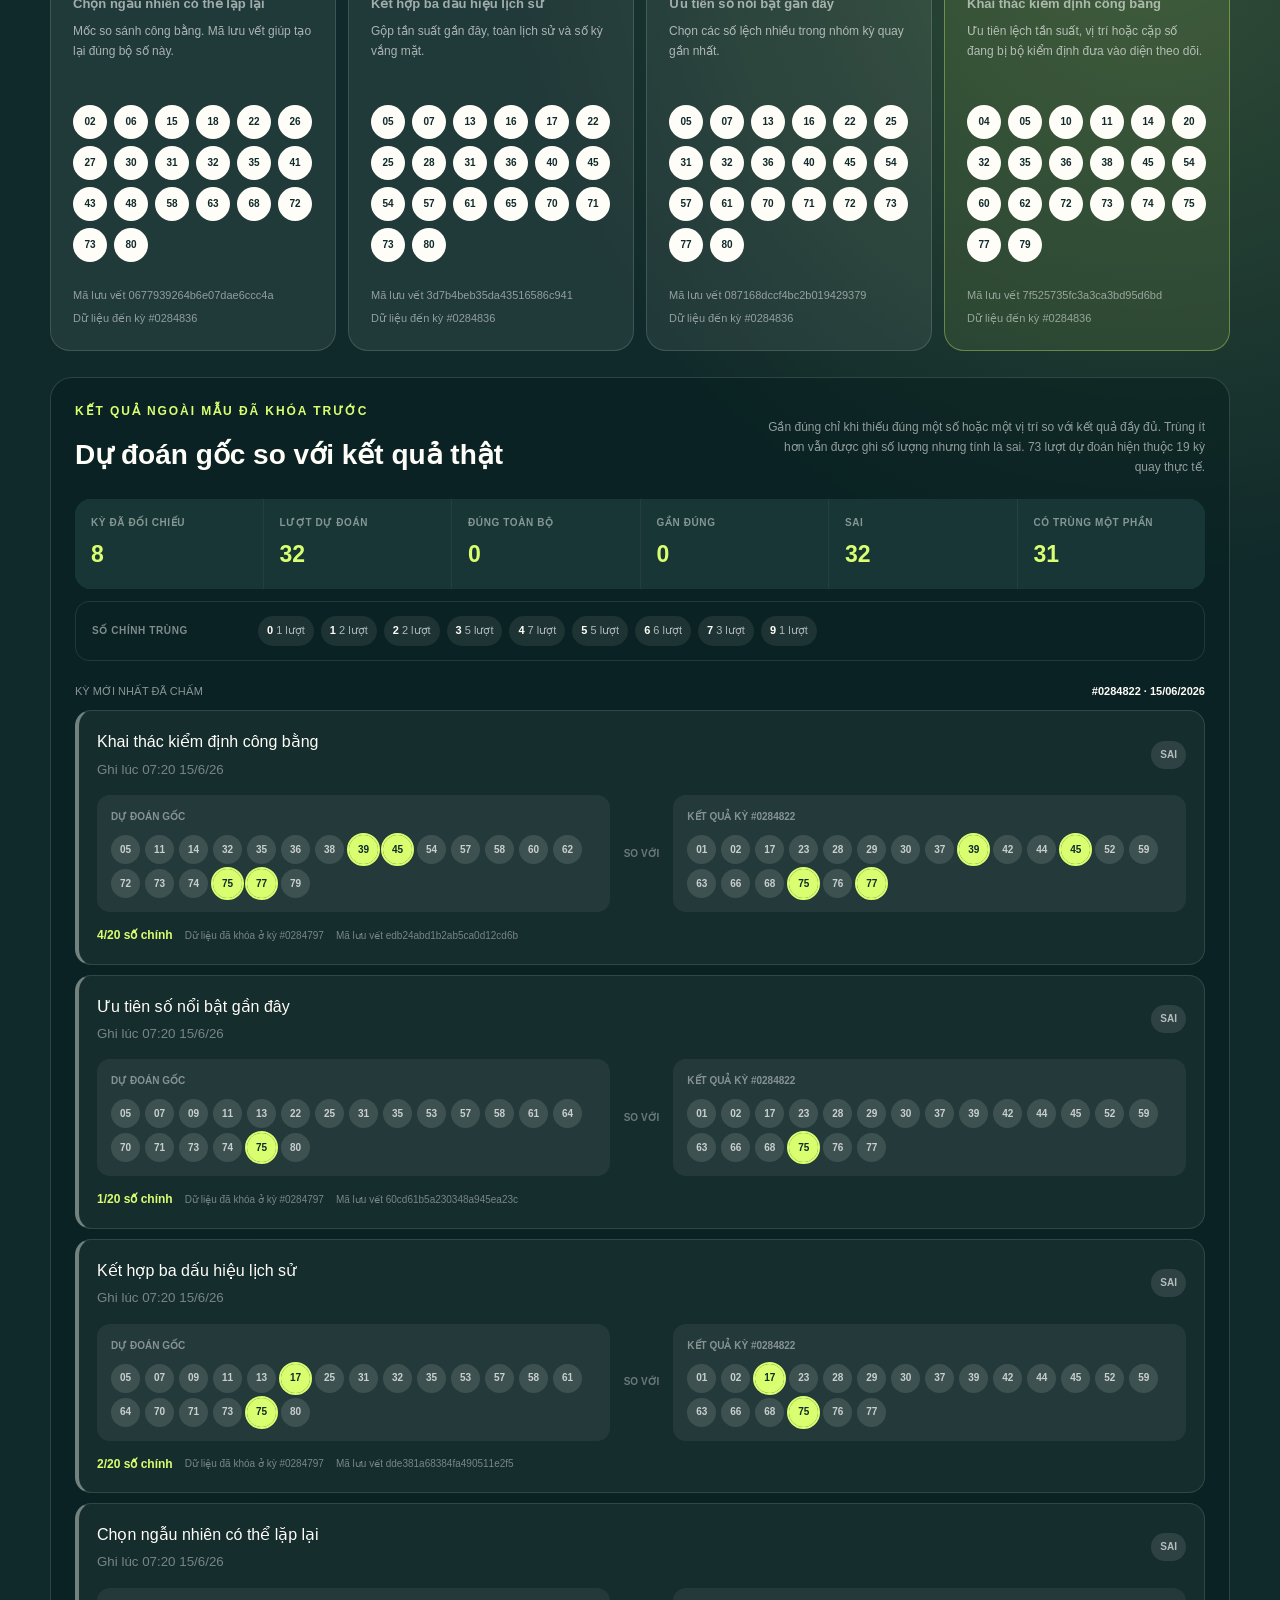
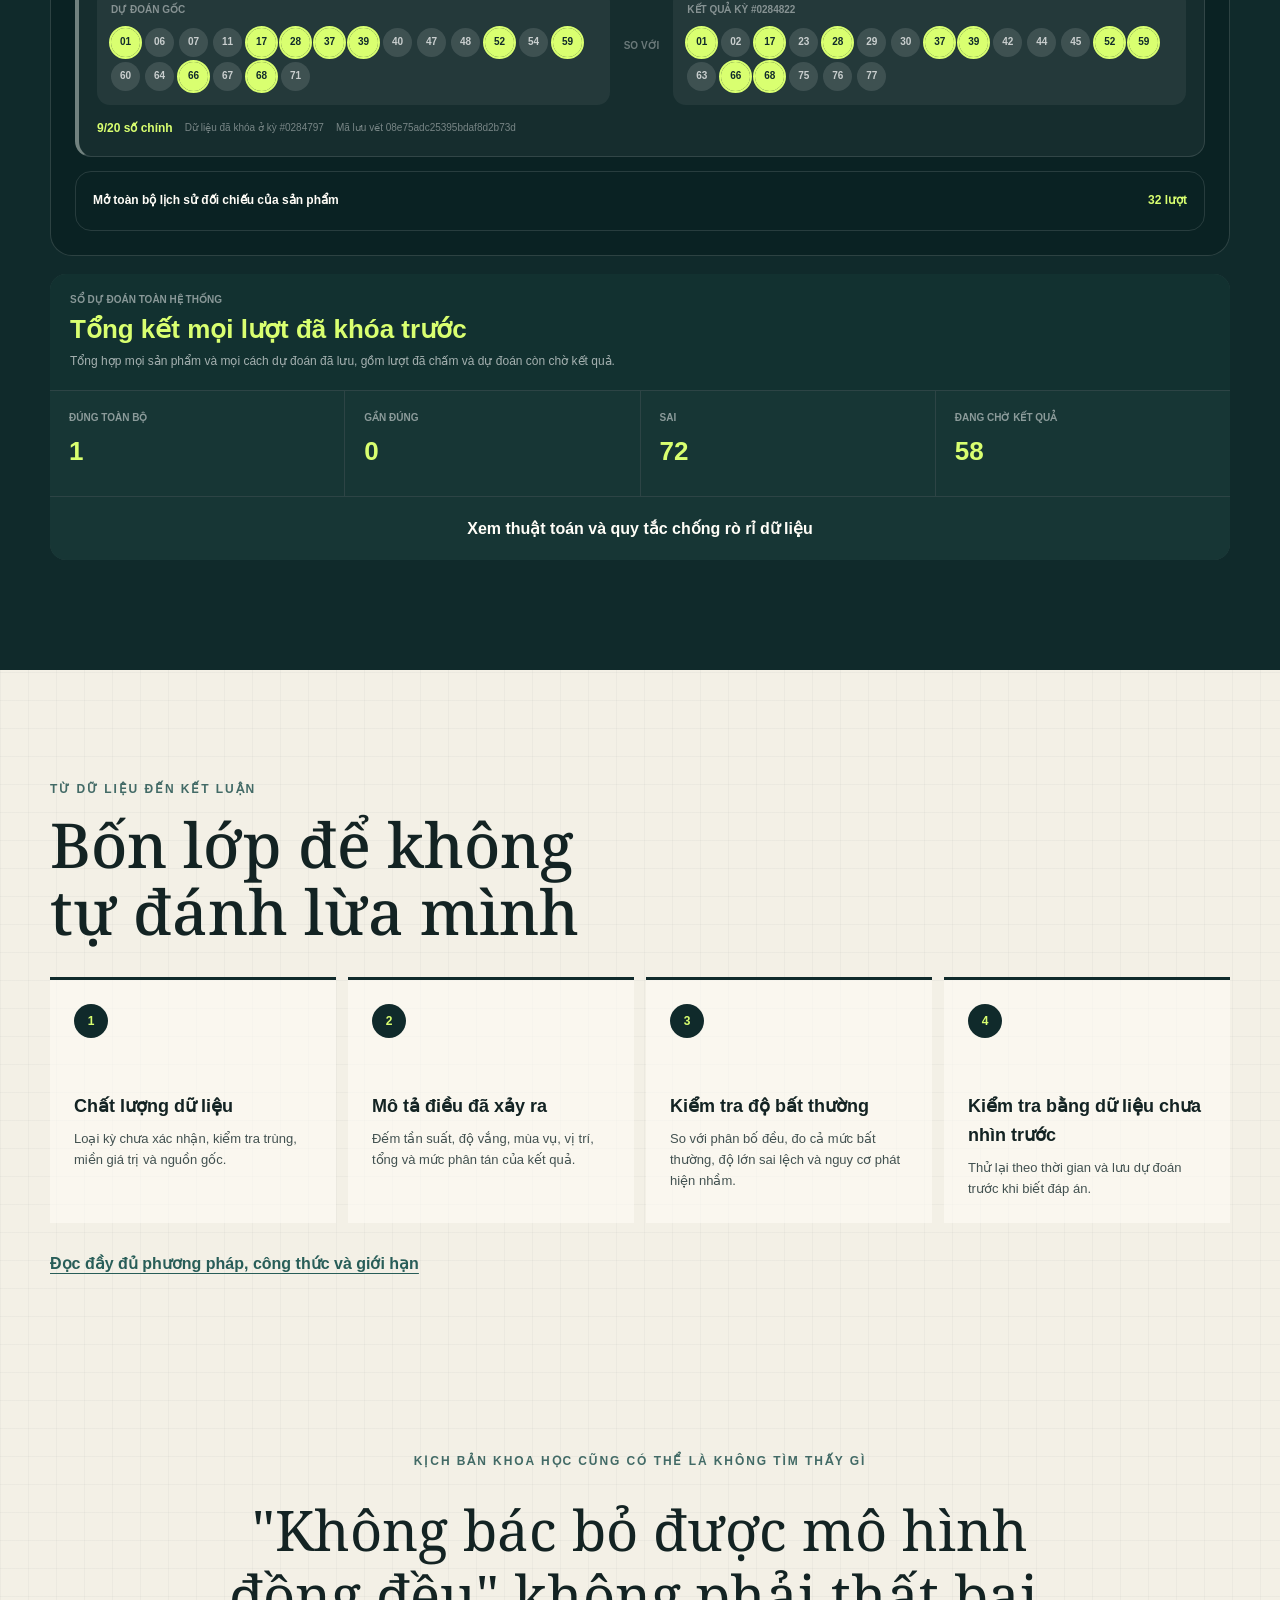
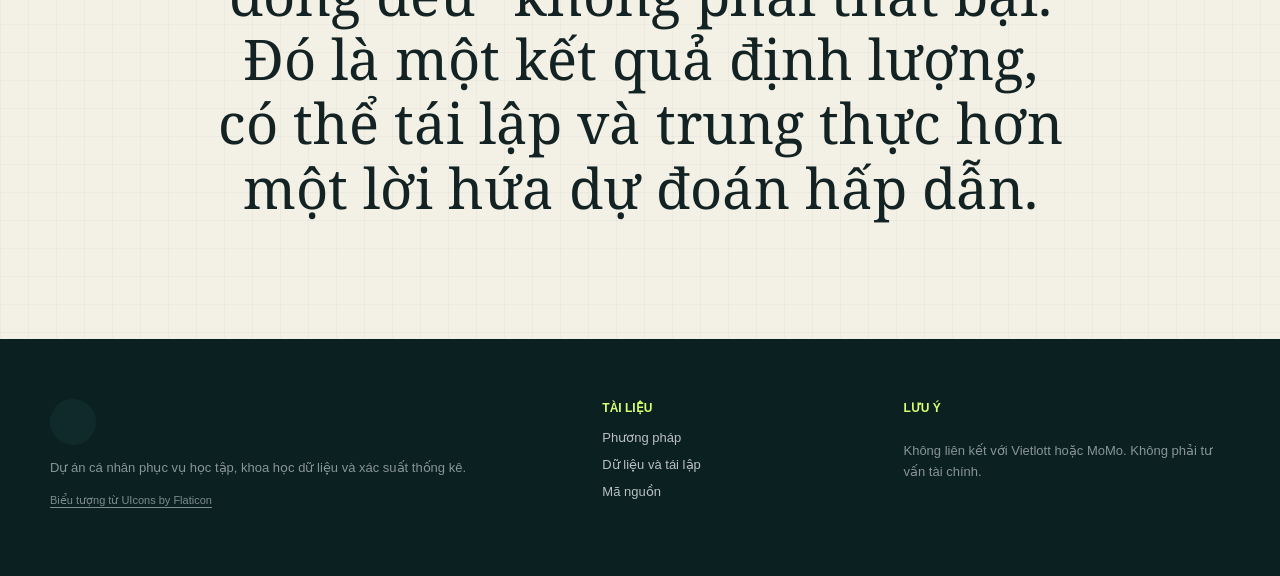
==== commit 4cf5a321: "Thêm gói dữ liệu phân tích đầy đủ" ====
--- a/site/index.html
+++ b/site/index.html
@@ -14,7 +14,7 @@
   <link rel="stylesheet" href="https://fonts.googleapis.com/css2?family=Noto+Serif:ital,wght@0,400;0,500;1,400;1,500&amp;display=swap">
   <link rel="stylesheet" href="https://cdn-uicons.flaticon.com/3.0.0/uicons-regular-rounded/css/uicons-regular-rounded.css">
   <link rel="stylesheet" href="assets/styles.css?v=20260615-8">
-  <script src="assets/app.js?v=20260615-6" defer></script>
+  <script src="assets/app.js?v=20260615-7" defer></script>
 </head>
 <body>
   <a class="skip-link" href="#main">Bỏ qua điều hướng</a>
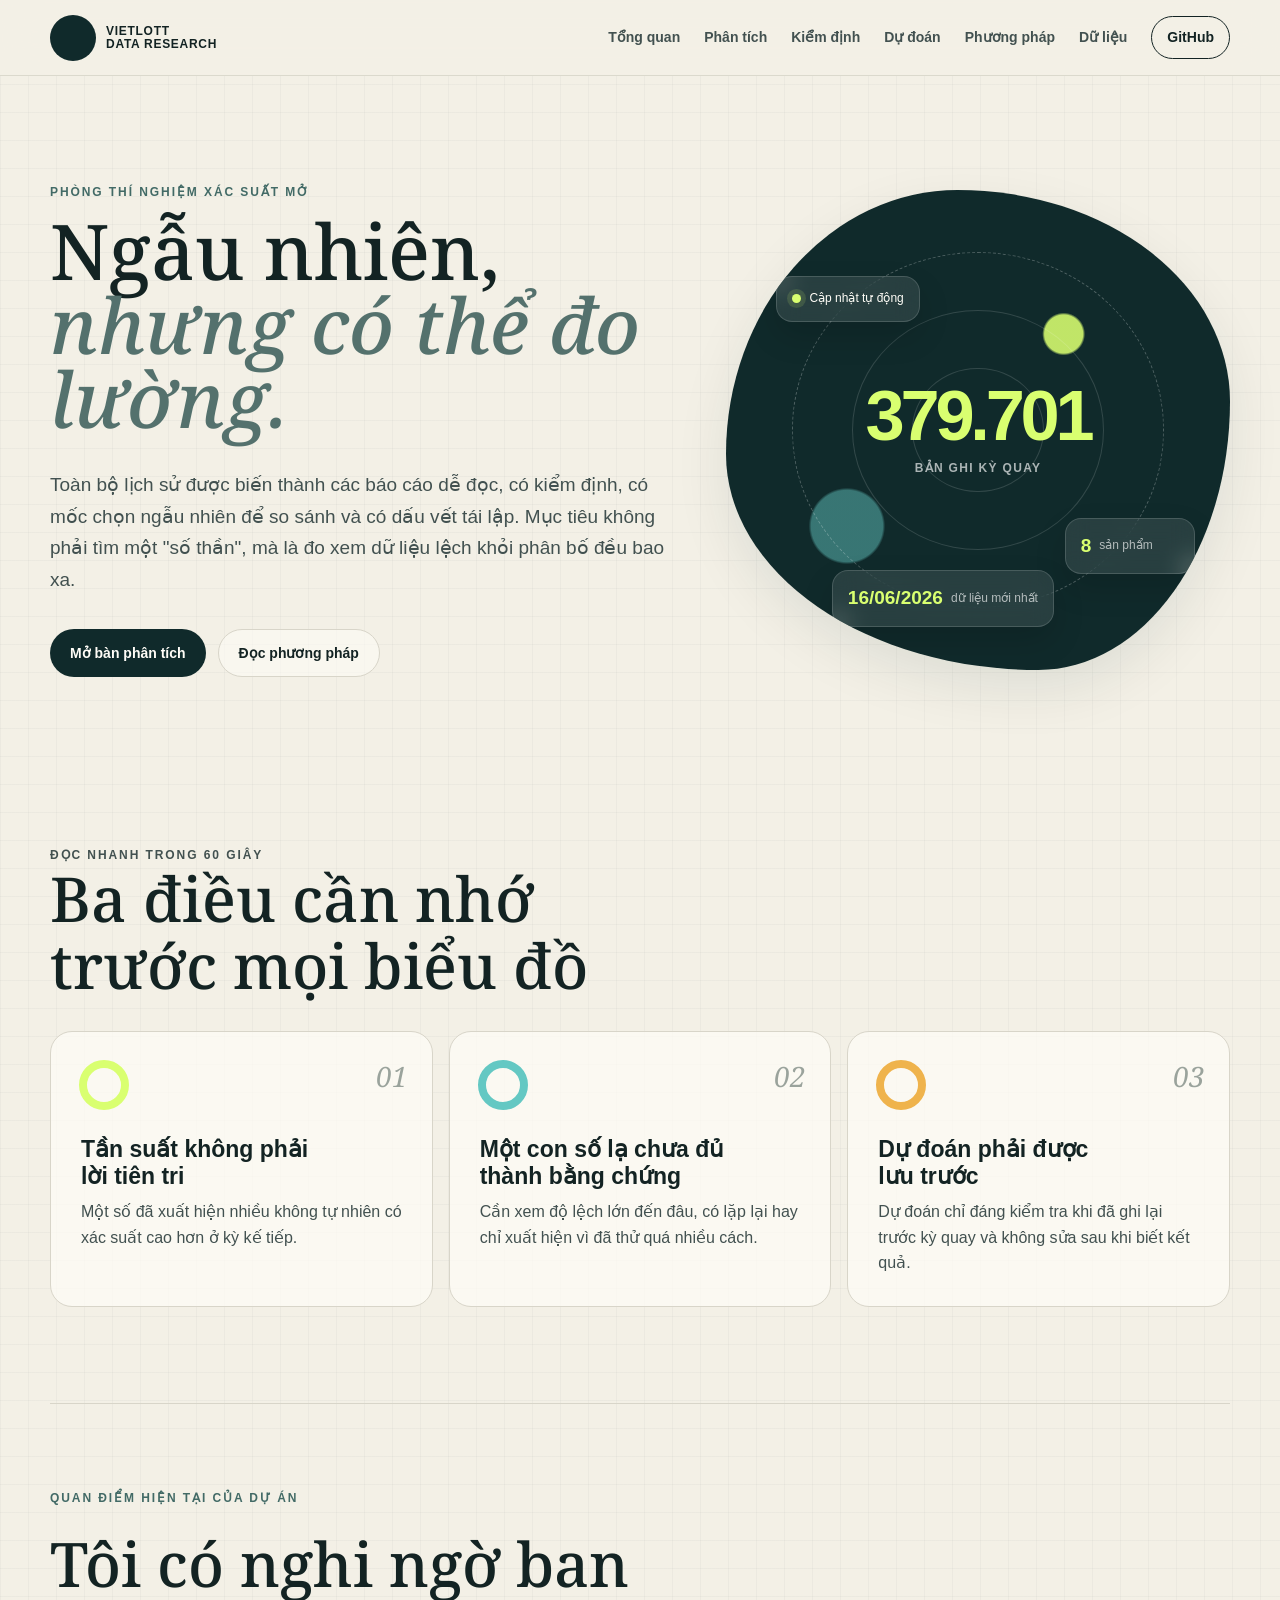
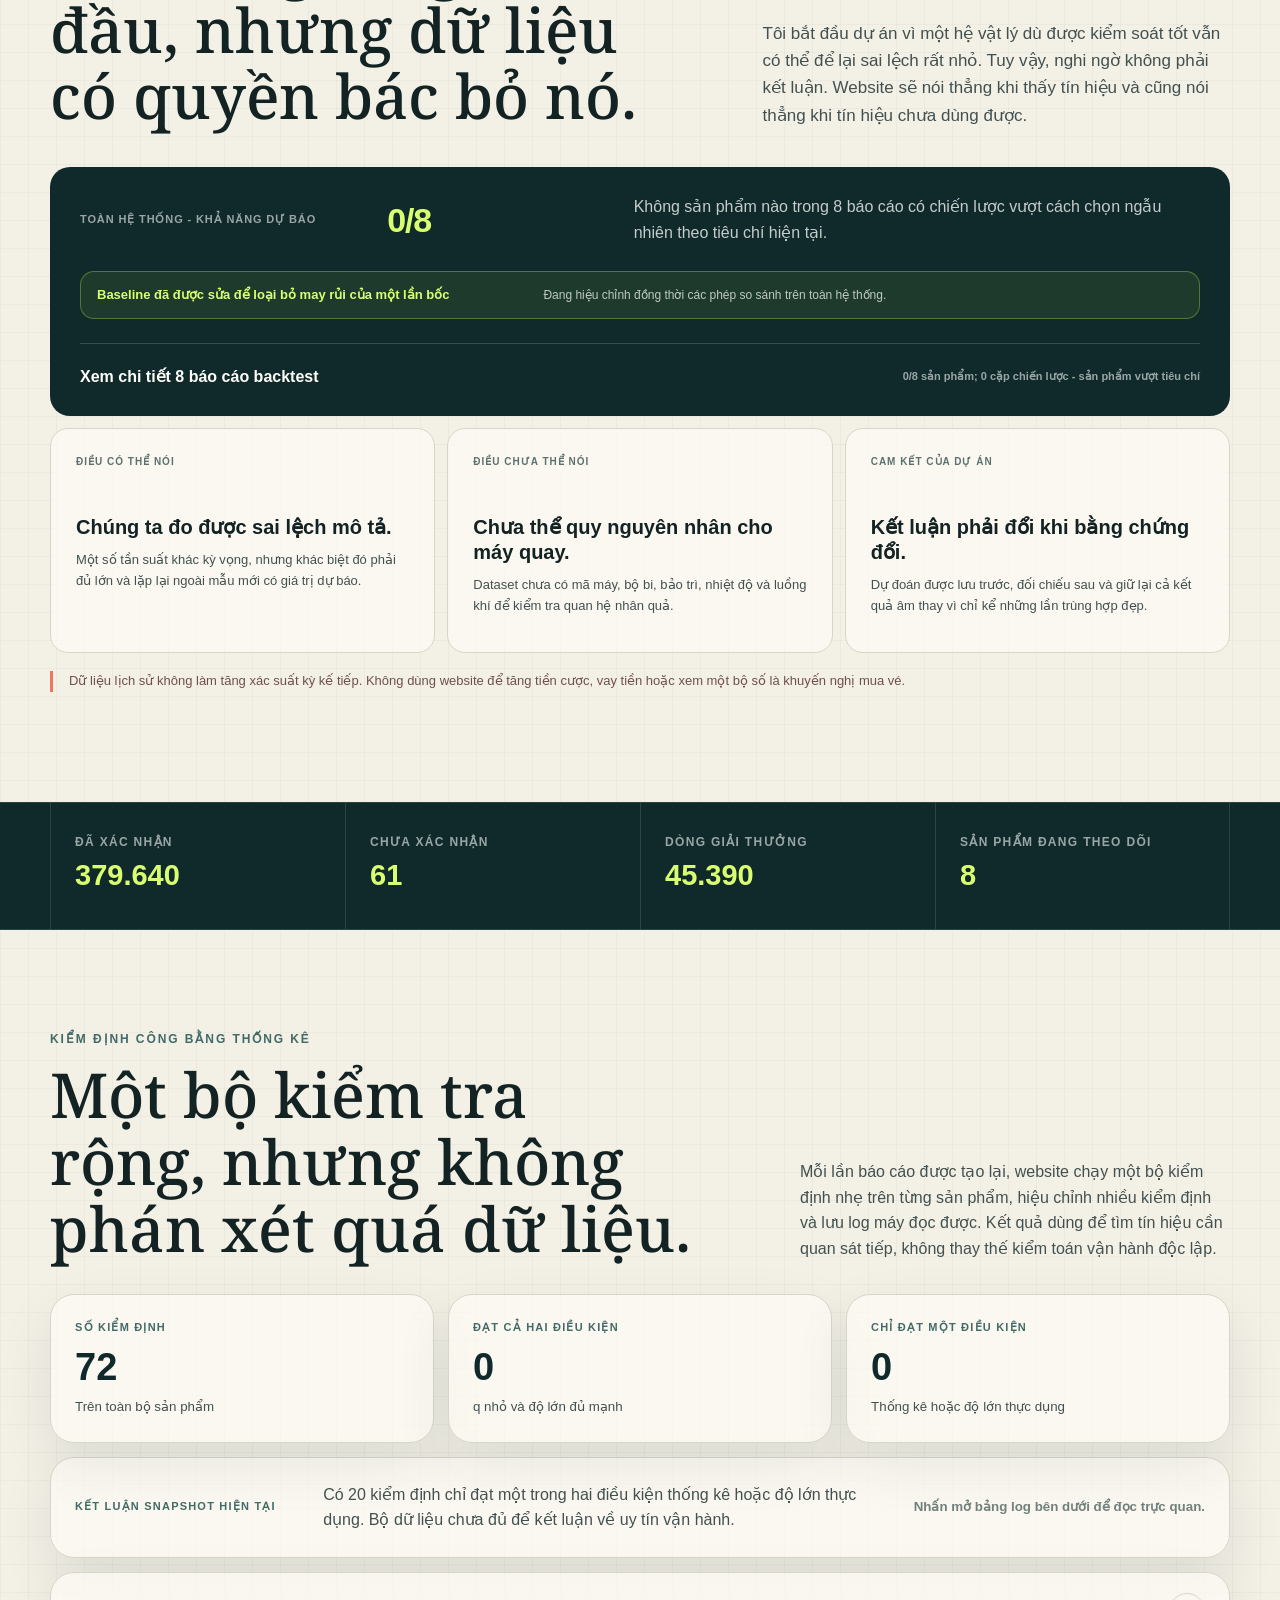
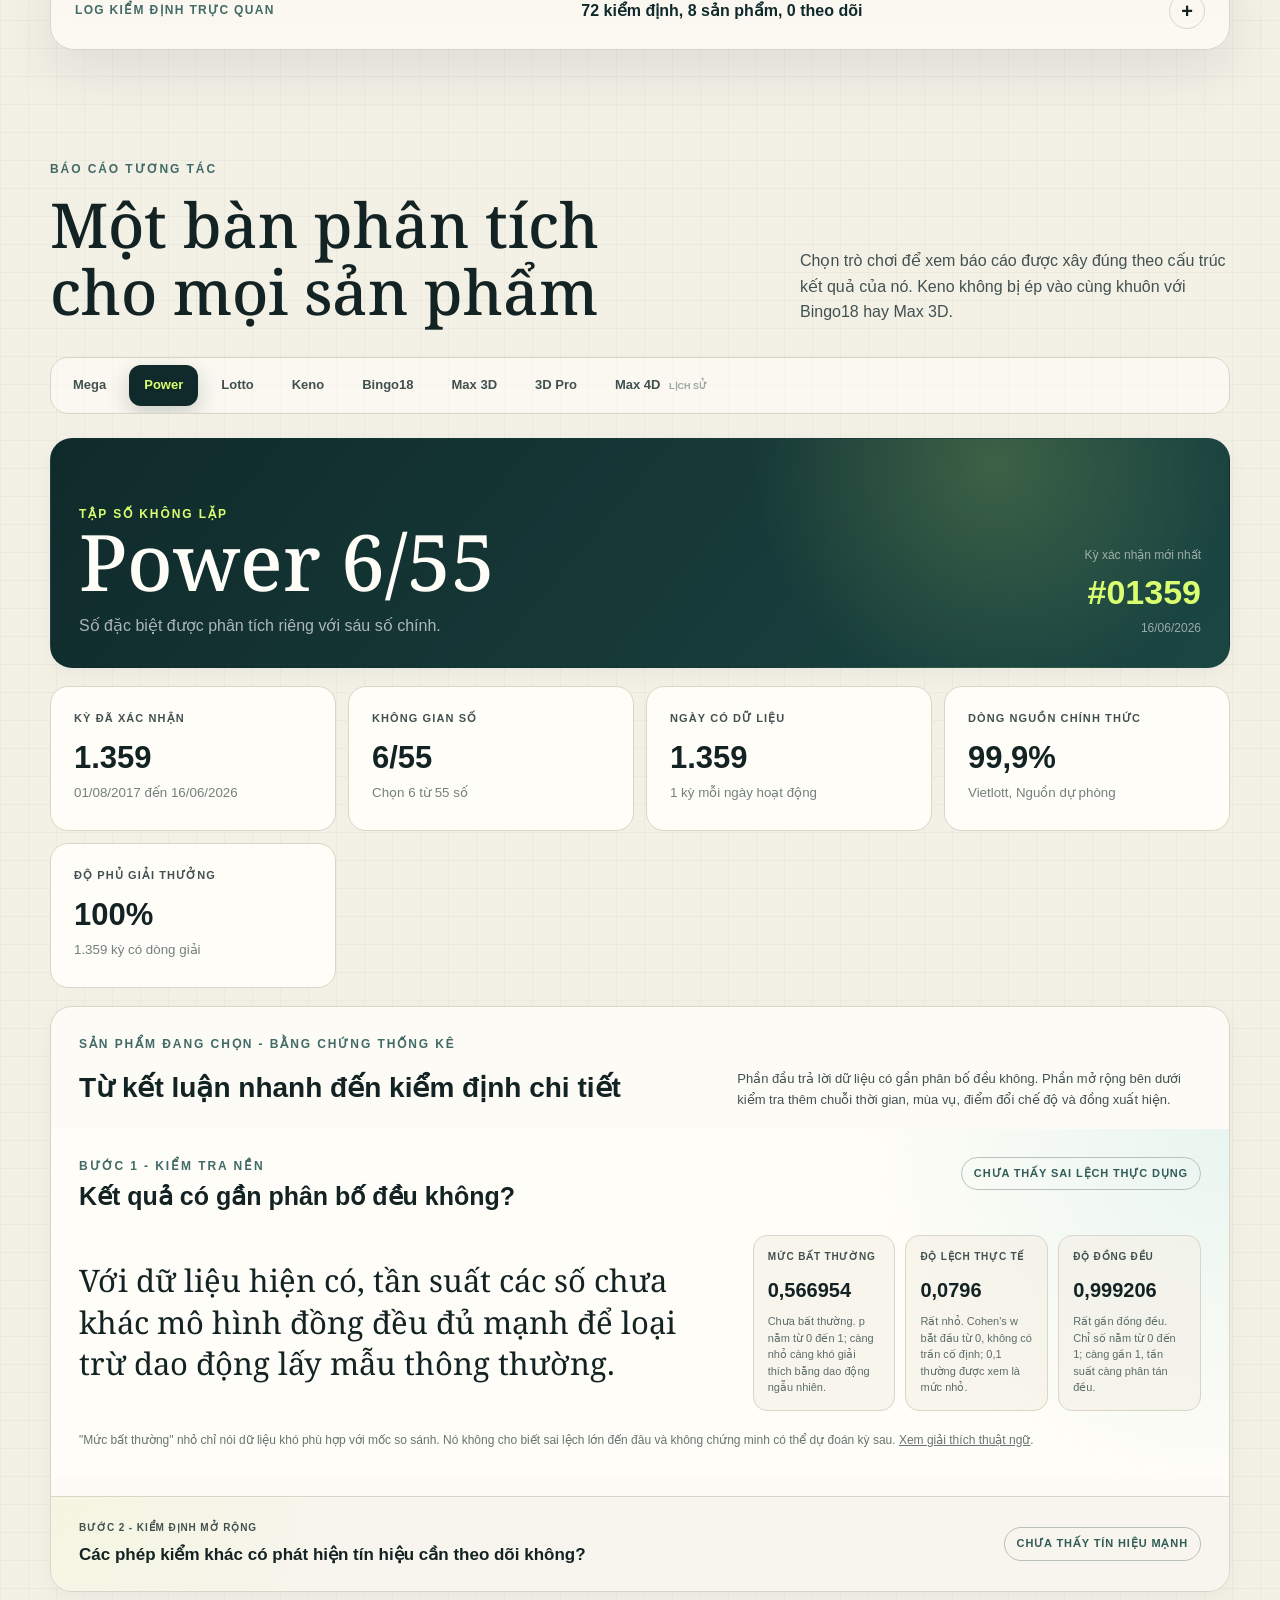
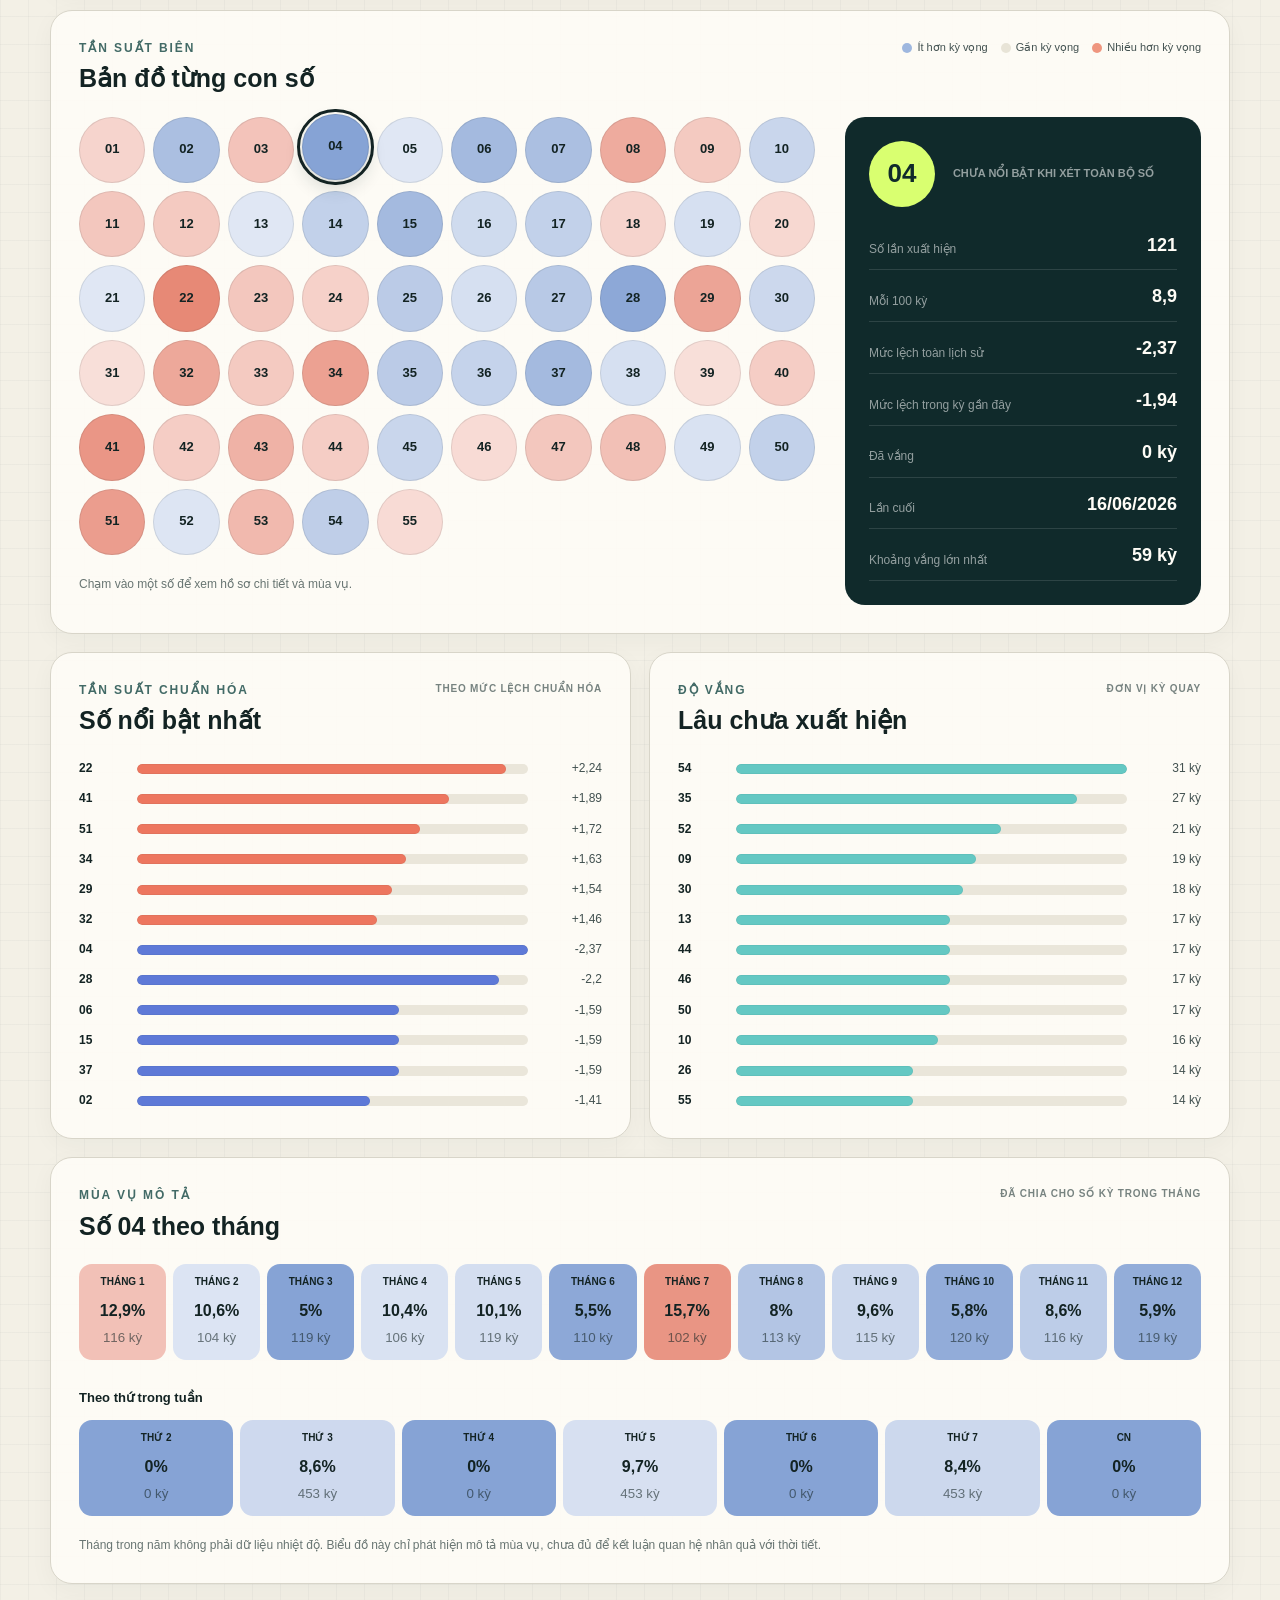
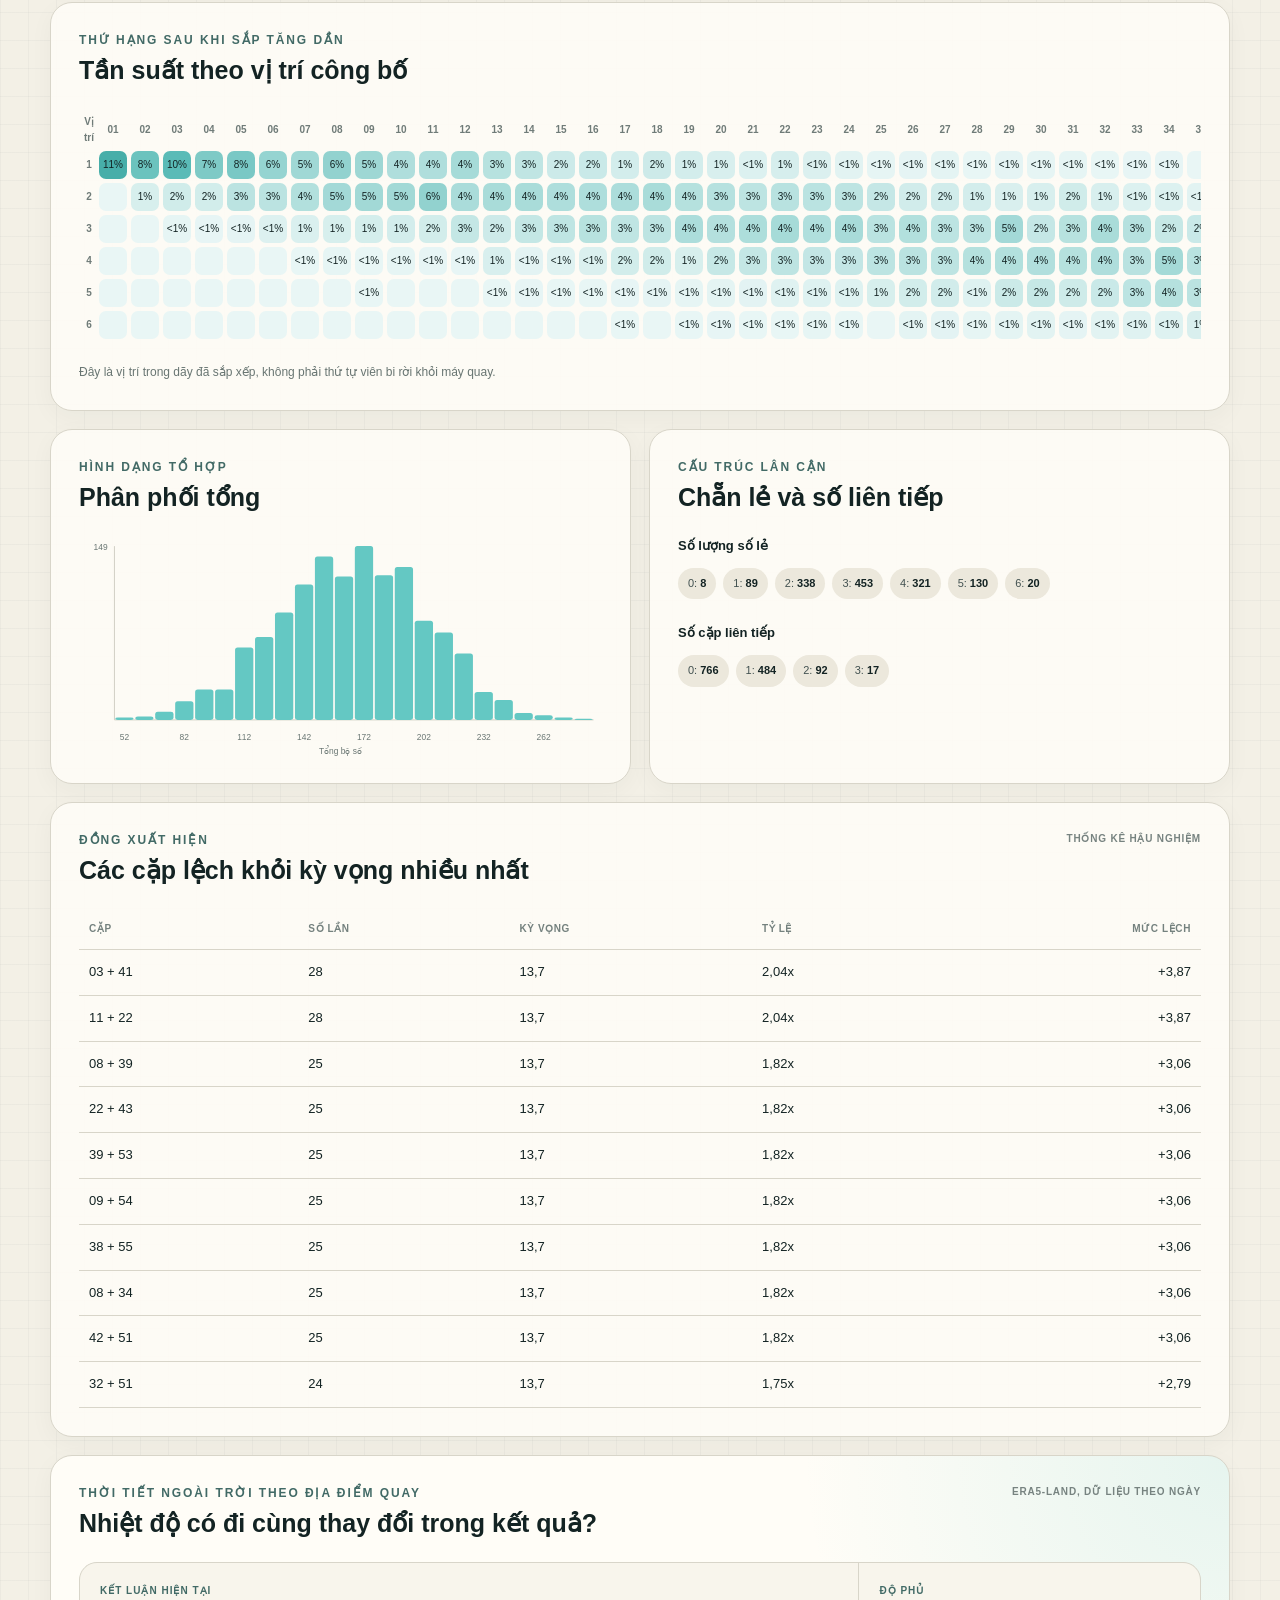
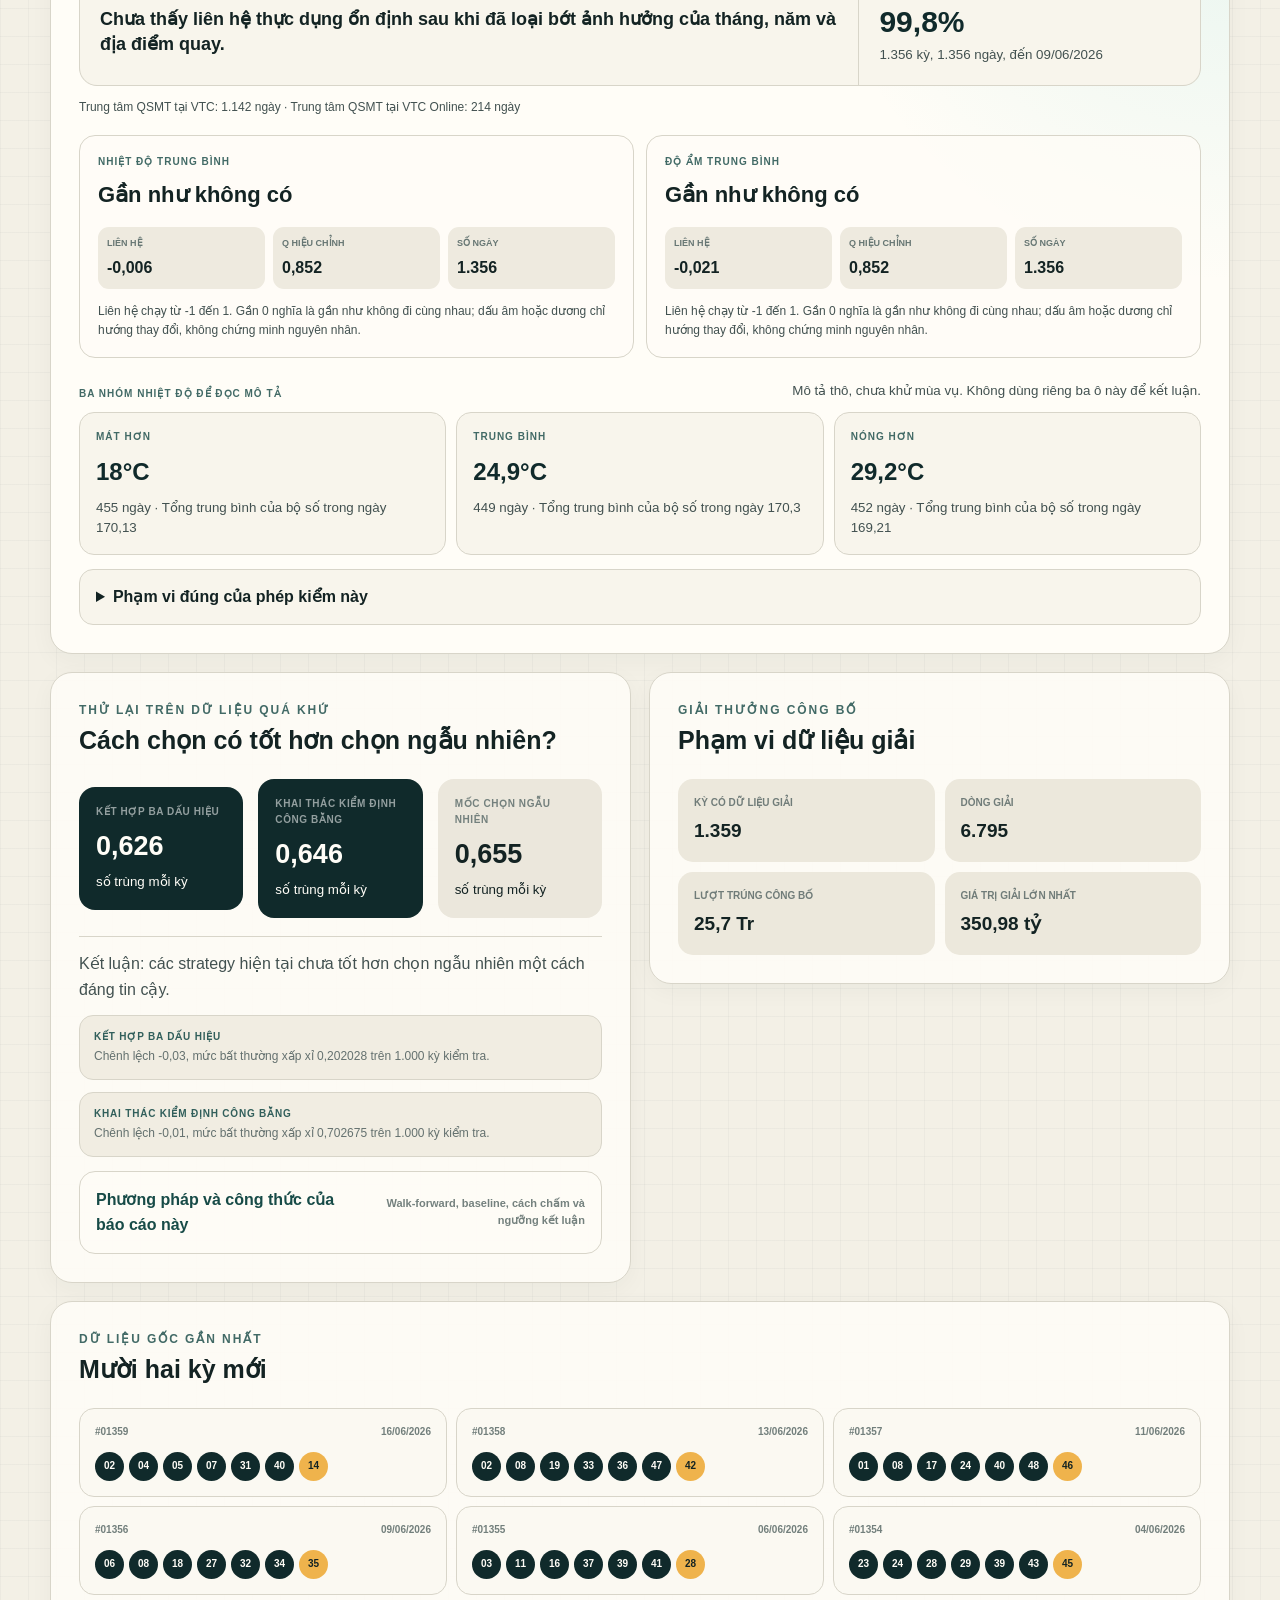
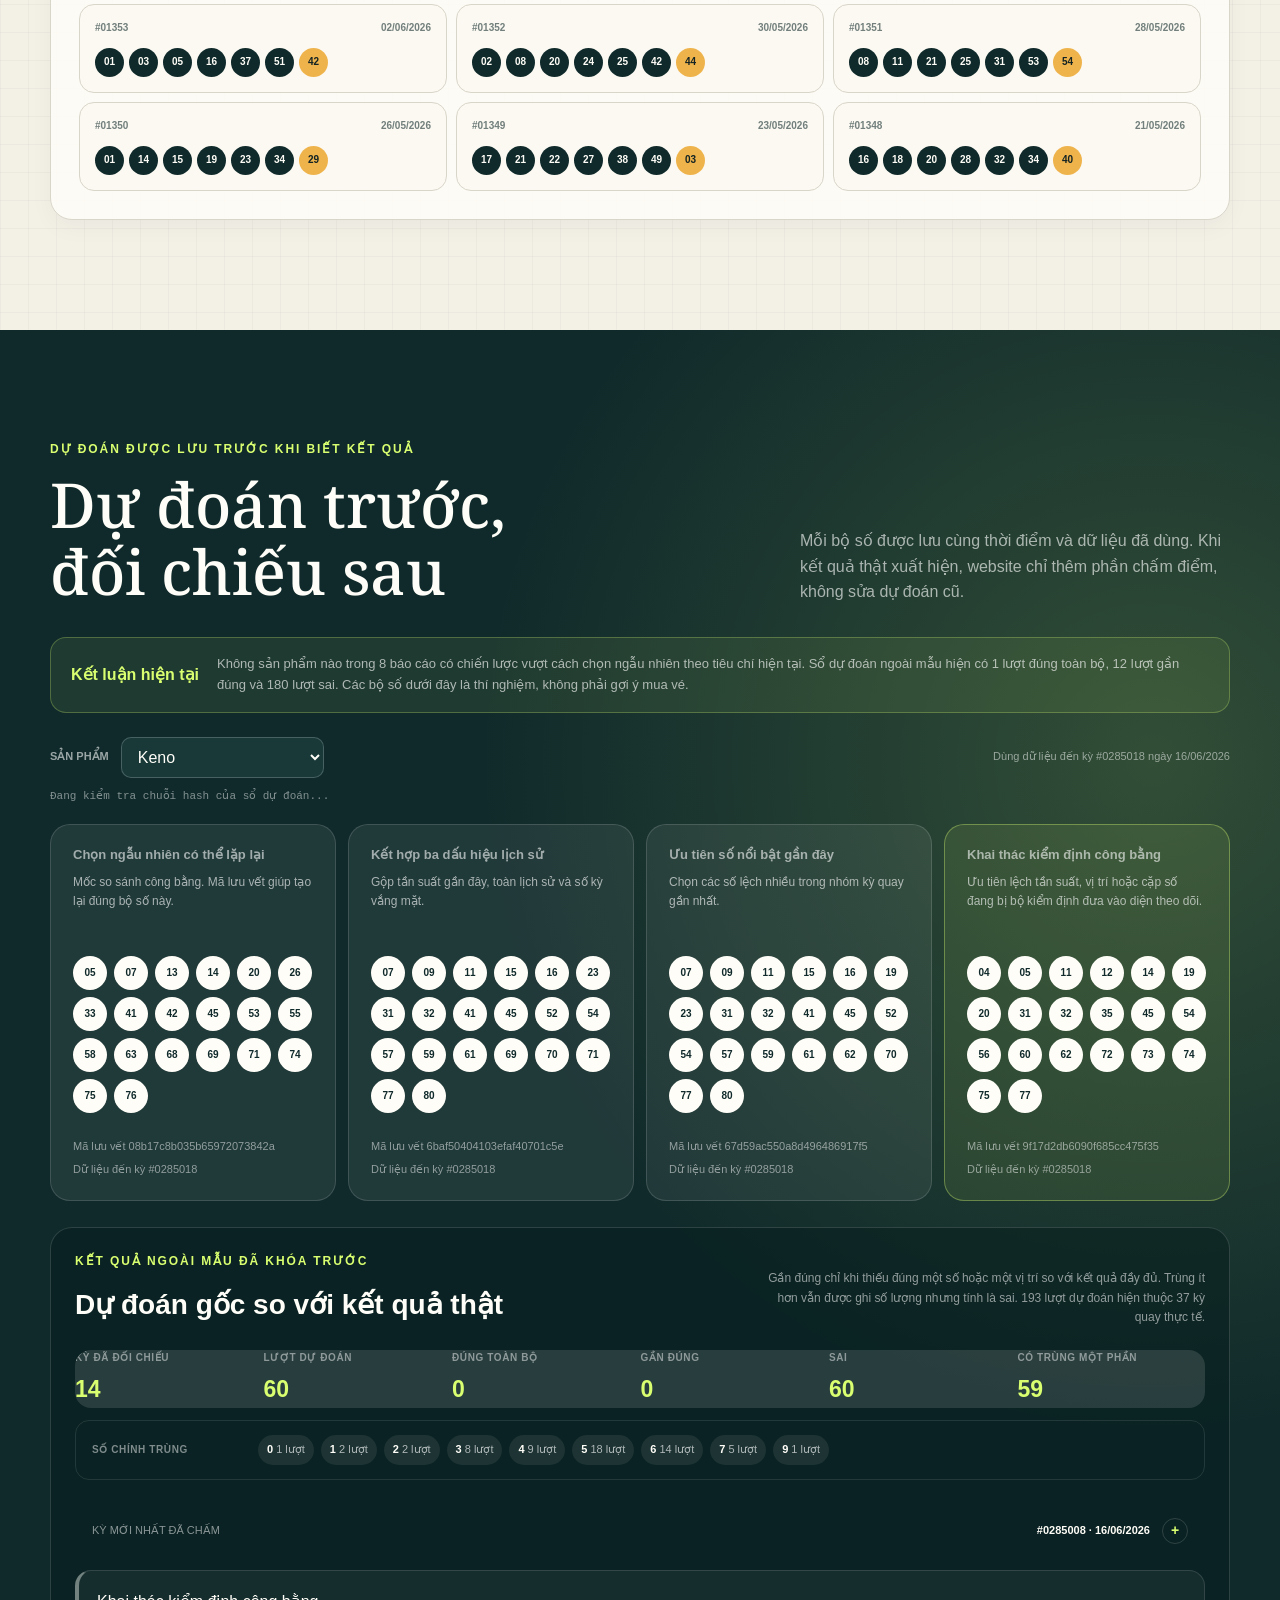
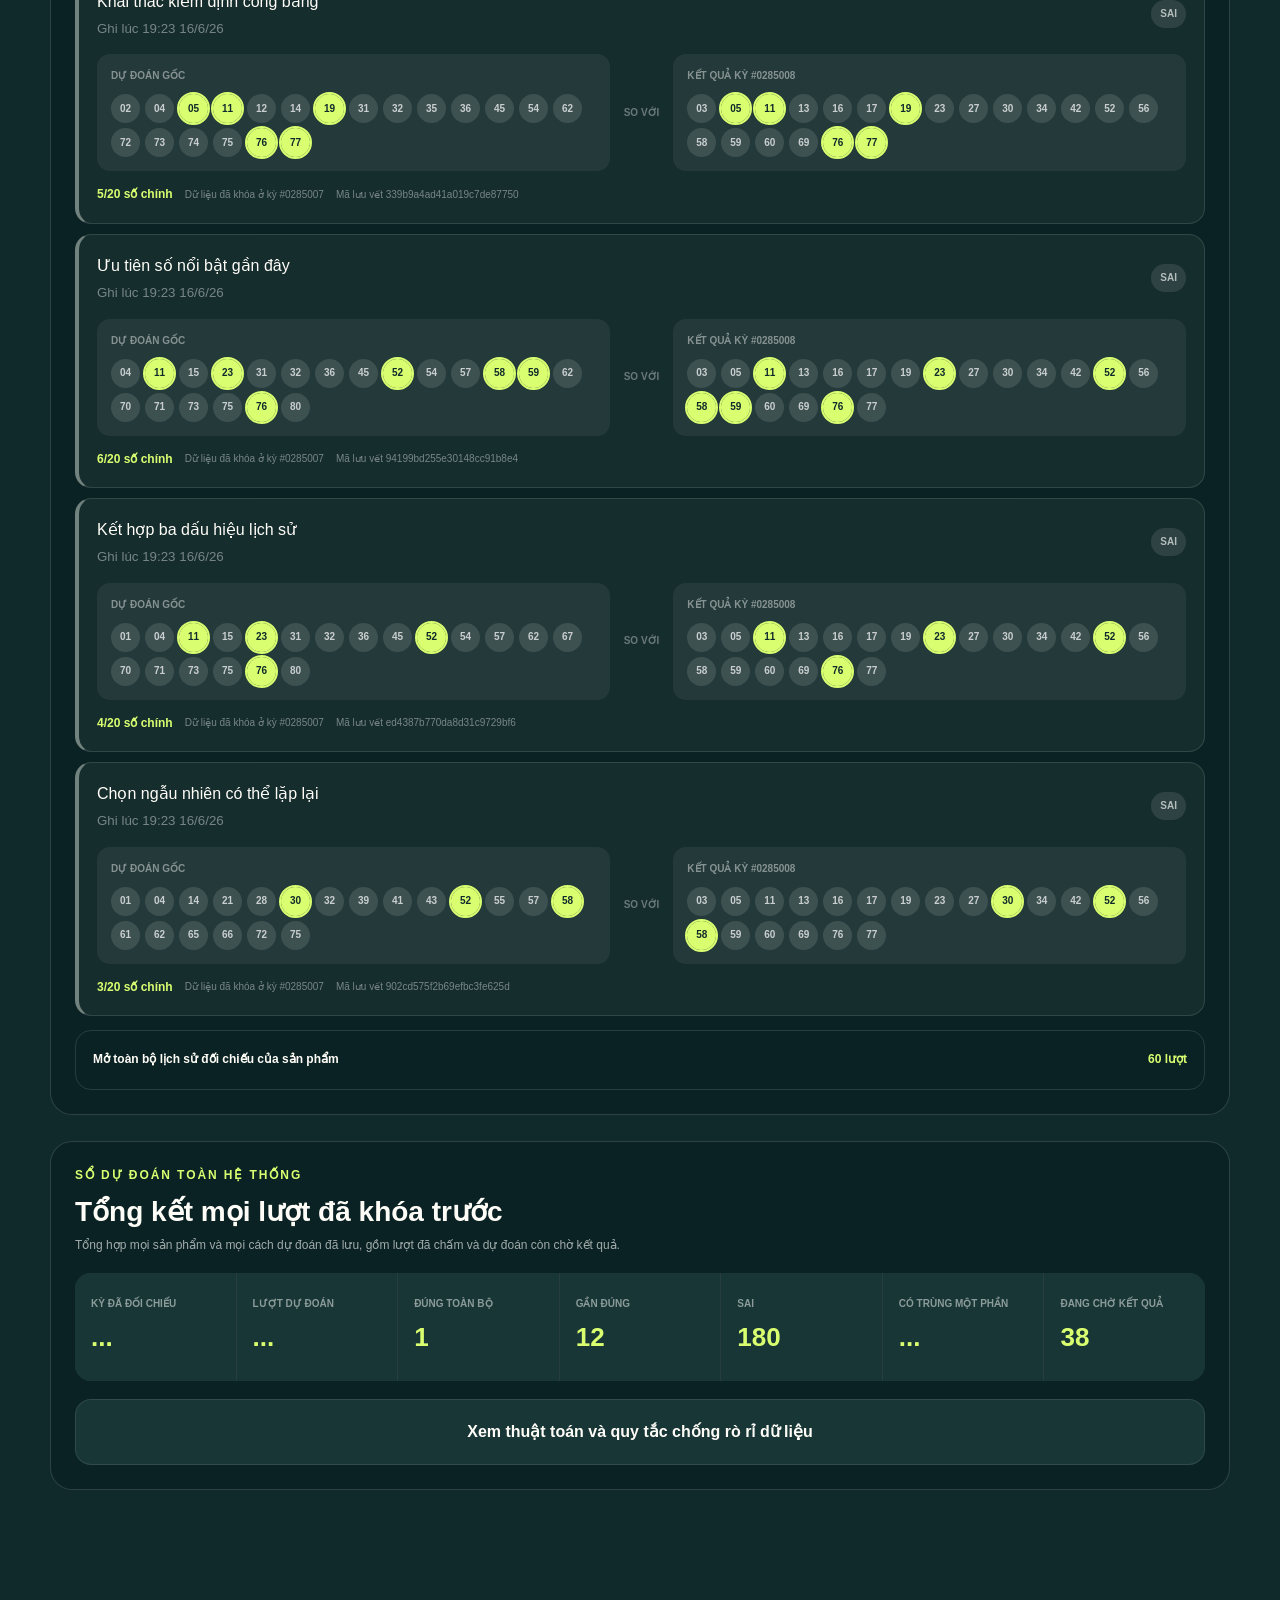
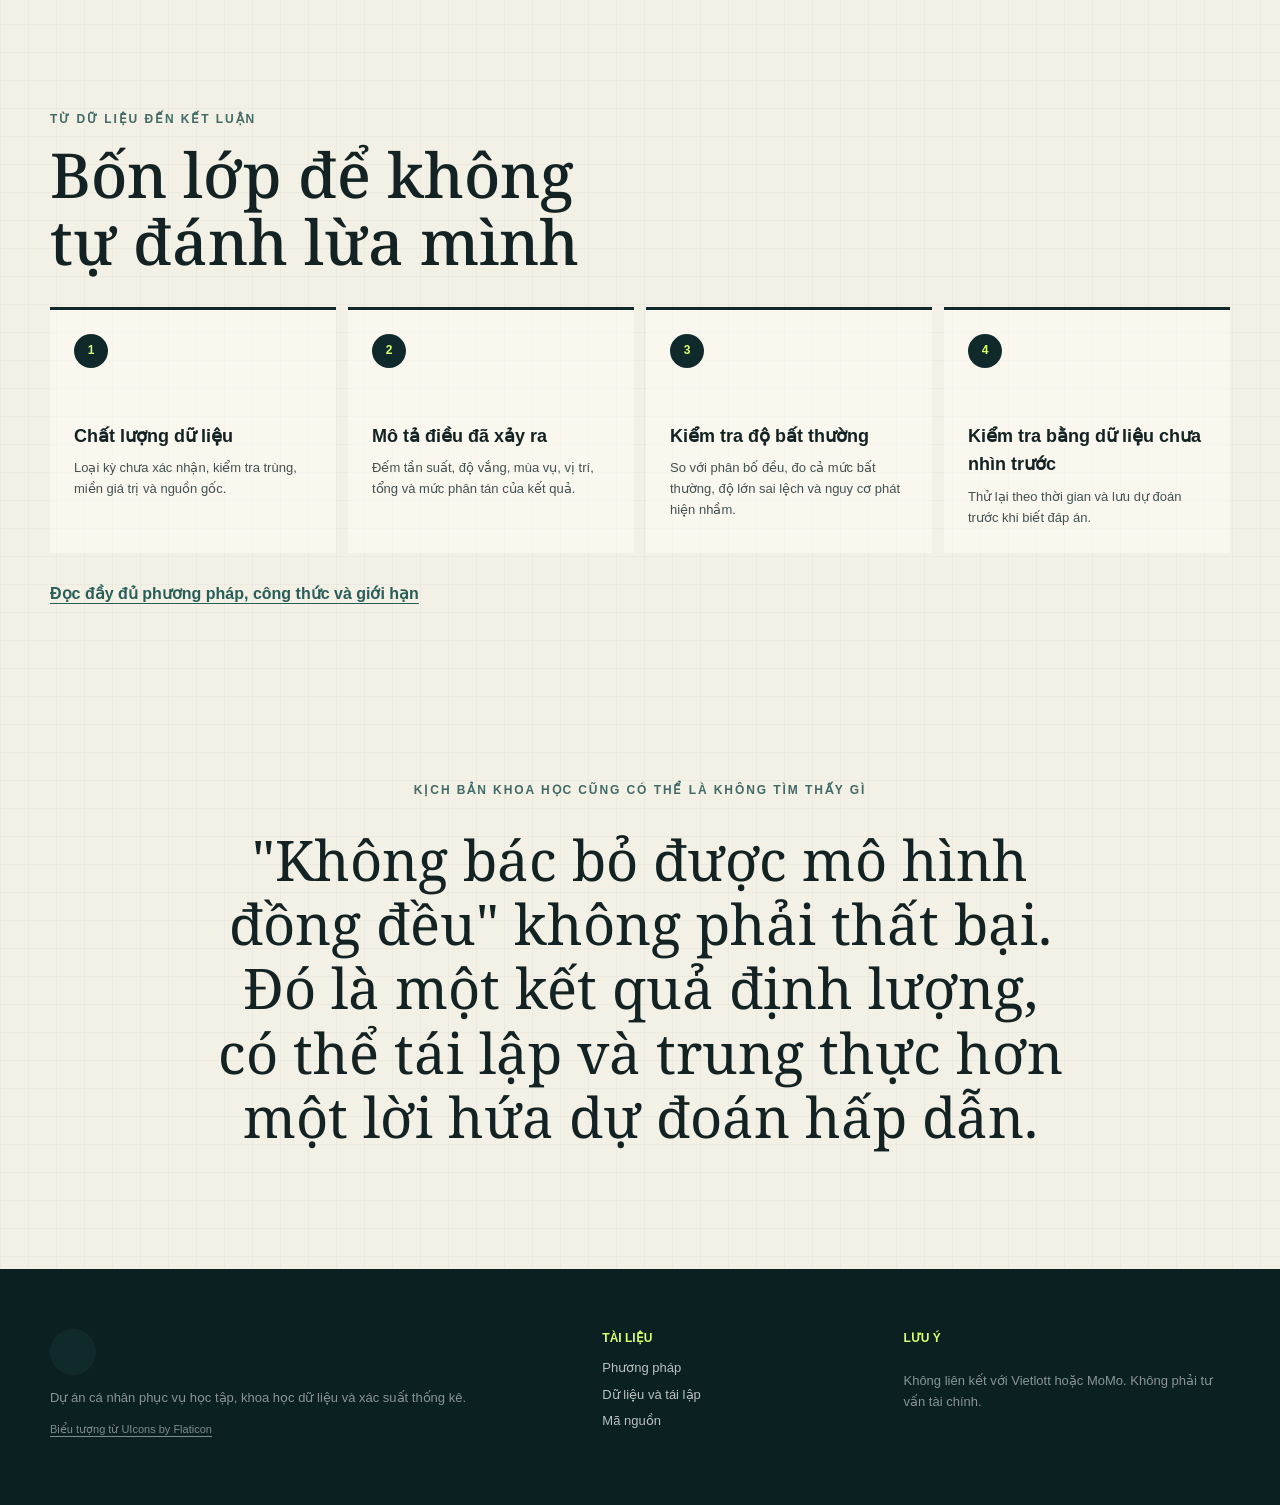
==== commit 008b5a6f: "Cân lại panel dữ liệu giải" ====
--- a/site/index.html
+++ b/site/index.html
@@ -13,8 +13,8 @@
   <link rel="preconnect" href="https://fonts.gstatic.com" crossorigin>
   <link rel="stylesheet" href="https://fonts.googleapis.com/css2?family=Noto+Serif:ital,wght@0,400;0,500;1,400;1,500&amp;display=swap">
   <link rel="stylesheet" href="https://cdn-uicons.flaticon.com/3.0.0/uicons-regular-rounded/css/uicons-regular-rounded.css">
-  <link rel="stylesheet" href="assets/styles.css?v=20260615-8">
-  <script src="assets/app.js?v=20260615-7" defer></script>
+  <link rel="stylesheet" href="assets/styles.css?v=20260617-1">
+  <script src="assets/app.js?v=20260616-3" defer></script>
 </head>
 <body>
   <a class="skip-link" href="#main">Bỏ qua điều hướng</a>
@@ -114,6 +114,12 @@
           <p id="project-verdict-summary">
             Đang so từng phương pháp với cách chọn ngẫu nhiên trên dữ liệu quá khứ.
           </p>
+          <div class="backtest-method-revision">
+            <strong>Baseline đã được sửa để loại bỏ may rủi của một lần bốc</strong>
+            <span id="backtest-correction-summary">
+              Đang hiệu chỉnh đồng thời các phép so sánh trên toàn hệ thống.
+            </span>
+          </div>
           <details class="backtest-overview-details">
             <summary>
               <span>Xem chi tiết 8 báo cáo backtest</span>
@@ -185,14 +191,14 @@
           <small>Trên toàn bộ sản phẩm</small>
         </article>
         <article>
-          <span>Cần đọc kỹ</span>
+          <span>Đạt cả hai điều kiện</span>
           <strong id="audit-review-count">...</strong>
-          <small>Sau hiệu chỉnh toàn cục</small>
+          <small>q nhỏ và độ lớn đủ mạnh</small>
         </article>
         <article>
-          <span>Cần theo dõi</span>
+          <span>Chỉ đạt một điều kiện</span>
           <strong id="audit-watch-count">...</strong>
-          <small>Tín hiệu chưa đủ kết luận</small>
+          <small>Thống kê hoặc độ lớn thực dụng</small>
         </article>
       </div>
       <div class="audit-conclusion-card">
@@ -473,7 +479,7 @@
           <div id="weather-report" class="weather-report"></div>
         </section>
 
-        <div class="two-column">
+        <div class="two-column backtest-prize-grid">
           <section class="panel">
             <div class="panel-heading">
               <div>
@@ -530,6 +536,9 @@
           <select id="prediction-product"></select>
           <span id="prediction-ledger-status">...</span>
         </div>
+        <p id="prediction-ledger-integrity" class="prediction-ledger-integrity">
+          Đang kiểm tra chuỗi hash của sổ dự đoán...
+        </p>
         <div id="prediction-cards" class="prediction-grid"></div>
         <section class="prediction-results" aria-labelledby="prediction-results-title">
           <div class="prediction-results-heading">
@@ -545,7 +554,7 @@
           <div id="prediction-latest-comparison" class="prediction-comparison-grid"></div>
           <details class="prediction-history-panel">
             <summary>
-              <span>Mở toàn bộ lịch sử đối chiếu của sản phẩm</span>
+              <span id="prediction-history-label">Mở toàn bộ lịch sử đối chiếu của sản phẩm</span>
               <strong id="prediction-history-count">...</strong>
             </summary>
             <div id="prediction-history-list" class="prediction-history-list"></div>
@@ -557,21 +566,47 @@
             <strong>Tổng kết mọi lượt đã khóa trước</strong>
             <p>Tổng hợp mọi sản phẩm và mọi cách dự đoán đã lưu, gồm lượt đã chấm và dự đoán còn chờ kết quả.</p>
           </div>
-          <div>
-            <span>Đúng toàn bộ</span>
-            <strong id="exact-predictions">...</strong>
-          </div>
-          <div>
-            <span>Gần đúng</span>
-            <strong id="near-predictions">...</strong>
-          </div>
-          <div>
-            <span>Sai</span>
-            <strong id="wrong-predictions">...</strong>
-          </div>
-          <div>
-            <span>Đang chờ kết quả</span>
-            <strong id="pending-predictions">...</strong>
+          <div class="archive-summary-groups">
+            <div class="archive-metric-grid archive-overview-grid">
+              <button class="archive-metric" type="button" data-archive-filter="evaluated-draws" aria-controls="prediction-archive-detail">
+                <span>Kỳ đã đối chiếu</span>
+                <strong id="archive-evaluated-draws">...</strong>
+              </button>
+              <button class="archive-metric" type="button" data-archive-filter="evaluated-predictions" aria-controls="prediction-archive-detail">
+                <span>Lượt dự đoán</span>
+                <strong id="archive-evaluated-predictions">...</strong>
+              </button>
+              <button class="archive-metric" type="button" data-archive-filter="exact" aria-controls="prediction-archive-detail">
+                <span>Đúng toàn bộ</span>
+                <strong id="exact-predictions">...</strong>
+              </button>
+              <button class="archive-metric" type="button" data-archive-filter="near" aria-controls="prediction-archive-detail">
+                <span>Gần đúng</span>
+                <strong id="near-predictions">...</strong>
+              </button>
+              <button class="archive-metric" type="button" data-archive-filter="wrong" aria-controls="prediction-archive-detail">
+                <span>Sai</span>
+                <strong id="wrong-predictions">...</strong>
+              </button>
+              <button class="archive-metric" type="button" data-archive-filter="partial" aria-controls="prediction-archive-detail">
+                <span>Có trùng một phần</span>
+                <strong id="archive-partial-matches">...</strong>
+              </button>
+              <button class="archive-metric" type="button" data-archive-filter="pending" aria-controls="prediction-archive-detail">
+                <span>Đang chờ kết quả</span>
+                <strong id="pending-predictions">...</strong>
+              </button>
+            </div>
+          </div>
+          <div id="prediction-archive-detail" class="archive-detail-panel" hidden>
+            <div class="archive-detail-heading">
+              <div>
+                <span id="prediction-archive-detail-kicker">Chi tiết dự đoán</span>
+                <strong id="prediction-archive-detail-title">...</strong>
+              </div>
+              <button id="prediction-archive-detail-close" class="archive-detail-close" type="button">Đóng</button>
+            </div>
+            <div id="prediction-archive-detail-list" class="prediction-history-list archive-detail-list"></div>
           </div>
           <a href="phuong-phap.html#du-doan">Xem thuật toán và quy tắc chống rò rỉ dữ liệu</a>
         </div>
--- a/site/assets/styles.css
+++ b/site/assets/styles.css
@@ -497,6 +497,31 @@
   color: rgb(255 255 255 / 76%);
 }
 
+.backtest-method-revision {
+  display: grid;
+  grid-column: 1 / -1;
+  grid-template-columns: minmax(220px, 0.8fr) minmax(0, 1.2fr);
+  gap: 20px;
+  align-items: center;
+  padding: 14px 16px;
+  border: 1px solid rgb(207 255 77 / 30%);
+  border-radius: 14px;
+  background: rgb(207 255 77 / 8%);
+}
+
+.stance-verdict .backtest-method-revision strong {
+  color: var(--acid);
+  font-size: 13px;
+  line-height: 1.35;
+  letter-spacing: 0;
+}
+
+.backtest-method-revision span {
+  color: rgb(255 255 255 / 72%);
+  font-size: 12px;
+  line-height: 1.5;
+}
+
 .backtest-overview-details {
   grid-column: 1 / -1;
   border-top: 1px solid rgb(255 255 255 / 16%);
@@ -865,6 +890,21 @@
   color: #9d3c2b;
 }
 
+.audit-status-pill.statistically_notable {
+  background: rgb(239 179 76 / 18%);
+  color: #8a5b12;
+}
+
+.audit-status-pill.practically_large {
+  background: rgb(83 189 184 / 18%);
+  color: #236d69;
+}
+
+.audit-status-pill.both {
+  background: rgb(237 118 95 / 18%);
+  color: #9d3c2b;
+}
+
 .audit-status-pill.skipped {
   background: #ebe3d2;
   color: #756751;
@@ -885,6 +925,21 @@
   border-left-color: var(--coral);
 }
 
+.audit-signal-card.statistically_notable,
+.audit-product-card.statistically_notable {
+  border-left-color: var(--amber);
+}
+
+.audit-signal-card.practically_large,
+.audit-product-card.practically_large {
+  border-left-color: var(--aqua);
+}
+
+.audit-signal-card.both,
+.audit-product-card.both {
+  border-left-color: var(--coral);
+}
+
 .audit-signal-card.pass,
 .audit-product-card.pass {
   border-left-color: #9ab7a5;
@@ -898,6 +953,40 @@
 .audit-signal-card p {
   margin: 8px 0 0;
   color: var(--ink-soft);
+}
+
+.threshold-sensitivity-grid {
+  display: grid;
+  grid-template-columns: repeat(4, minmax(0, 1fr));
+  gap: 8px;
+  margin: 14px 0 0;
+}
+
+.threshold-sensitivity-grid div {
+  padding: 10px;
+  border: 1px solid var(--line);
+  border-radius: 12px;
+  background: rgb(255 253 247 / 74%);
+}
+
+.threshold-sensitivity-grid dt {
+  color: #55716d;
+  font-size: 11px;
+  font-weight: 900;
+}
+
+.threshold-sensitivity-grid dd {
+  margin: 4px 0 0;
+  color: var(--forest);
+  font-size: 20px;
+  font-weight: 900;
+}
+
+.threshold-sensitivity-grid small {
+  display: block;
+  margin-top: 2px;
+  color: var(--ink-soft);
+  font-size: 11px;
 }
 
 .audit-log-products {
@@ -1139,7 +1228,7 @@
 
 .metric-grid {
   display: grid;
-  grid-template-columns: repeat(5, 1fr);
+  grid-template-columns: repeat(auto-fit, minmax(240px, 1fr));
   gap: 12px;
 }
 
@@ -1685,6 +1774,18 @@
   border-left-color: var(--coral);
 }
 
+.audit-test-row.statistically_notable {
+  border-left-color: var(--amber);
+}
+
+.audit-test-row.practically_large {
+  border-left-color: var(--aqua);
+}
+
+.audit-test-row.both {
+  border-left-color: var(--coral);
+}
+
 .audit-test-row.skipped {
   border-left-color: #b9b3a5;
 }
@@ -1735,6 +1836,203 @@
   font-weight: 900;
 }
 
+.position-residual-panel {
+  margin-top: 18px;
+  padding: 24px;
+  border: 1px solid var(--line);
+  border-radius: 22px;
+  background: rgb(255 253 247 / 72%);
+}
+
+.position-residual-heading {
+  display: flex;
+  gap: 30px;
+  align-items: end;
+  justify-content: space-between;
+}
+
+.position-residual-heading > div {
+  display: grid;
+  gap: 6px;
+}
+
+.position-residual-heading span {
+  color: var(--teal);
+  font-size: 11px;
+  font-weight: 850;
+  letter-spacing: 0.12em;
+  text-transform: uppercase;
+}
+
+.position-residual-heading strong {
+  font-size: 22px;
+}
+
+.position-residual-heading p {
+  max-width: 560px;
+  margin: 0;
+  color: var(--muted);
+  font-size: 12px;
+}
+
+.position-residual-scroll {
+  margin-top: 20px;
+  overflow-x: auto;
+}
+
+.position-residual-grid {
+  display: grid;
+  gap: 8px;
+  min-width: 720px;
+}
+
+.position-residual-row {
+  display: grid;
+  grid-template-columns: 72px repeat(10, minmax(52px, 1fr));
+  gap: 6px;
+  align-items: stretch;
+}
+
+.position-residual-row > span {
+  align-self: center;
+  color: var(--muted);
+  font-size: 11px;
+  font-weight: 800;
+}
+
+.position-residual-row > div {
+  display: grid;
+  gap: 3px;
+  min-height: 58px;
+  place-content: center;
+  border: 1px solid rgb(10 46 47 / 9%);
+  border-radius: 10px;
+  text-align: center;
+}
+
+.position-residual-row b {
+  font-size: 11px;
+}
+
+.position-residual-row strong {
+  font-size: 14px;
+}
+
+.position-residual-panel > small {
+  display: block;
+  margin-top: 14px;
+  color: var(--muted);
+}
+
+.position-tier-panel {
+  margin-top: 18px;
+  padding-top: 16px;
+  border-top: 1px solid rgb(10 46 47 / 10%);
+}
+
+.position-tier-heading {
+  display: grid;
+  grid-template-columns: minmax(0, 0.85fr) minmax(0, 1.15fr);
+  gap: 16px;
+  align-items: start;
+}
+
+.position-tier-heading span,
+.position-result-types span,
+.position-tier-grid span {
+  color: var(--muted);
+  font-size: 11px;
+  text-transform: uppercase;
+  letter-spacing: 0.08em;
+}
+
+.position-tier-heading strong {
+  display: block;
+  margin-top: 4px;
+  font-size: 18px;
+}
+
+.position-tier-heading p {
+  margin: 0;
+  color: var(--ink-soft);
+  font-size: 12px;
+  line-height: 1.6;
+}
+
+.position-result-types,
+.position-tier-grid {
+  display: grid;
+  gap: 10px;
+  margin-top: 12px;
+}
+
+.position-result-types {
+  grid-template-columns: repeat(2, minmax(0, 1fr));
+}
+
+.position-result-types article,
+.position-tier-grid article {
+  padding: 12px;
+  border-radius: 12px;
+  background: #ffffff;
+}
+
+.position-result-types article {
+  border-left: 4px solid #b9c8c0;
+}
+
+.position-result-types article.excluded {
+  border-left-color: #b7944f;
+  background: #fbf6ea;
+}
+
+.position-result-types strong,
+.position-tier-grid strong {
+  display: block;
+  margin-top: 6px;
+  font-size: 18px;
+}
+
+.position-result-types small {
+  display: block;
+  margin-top: 6px;
+  color: var(--ink-soft);
+  line-height: 1.5;
+}
+
+.position-tier-grid {
+  grid-template-columns: repeat(2, minmax(0, 1fr));
+}
+
+.position-tier-grid dl {
+  display: grid;
+  grid-template-columns: repeat(2, minmax(0, 1fr));
+  gap: 8px;
+  margin: 10px 0 0;
+}
+
+.position-tier-grid dl div {
+  min-height: 56px;
+  padding: 8px;
+  border-radius: 10px;
+  background: #f5f1e8;
+}
+
+.position-tier-grid dt,
+.position-tier-grid dd {
+  margin: 0;
+}
+
+.position-tier-grid dt {
+  color: var(--muted);
+  font-size: 11px;
+}
+
+.position-tier-grid dd {
+  margin-top: 4px;
+  font-weight: 800;
+}
+
 .audit-family-list {
   display: grid;
   grid-template-columns: repeat(2, 1fr);
@@ -1758,6 +2056,110 @@
   color: var(--ink-soft);
 }
 
+.audit-dependency-panel {
+  margin-top: 16px;
+  padding: 14px;
+  border: 1px solid rgb(10 46 47 / 10%);
+  border-radius: 14px;
+  background: #fbfaf6;
+}
+
+.audit-dependency-heading {
+  display: grid;
+  grid-template-columns: minmax(0, 0.8fr) minmax(0, 1.2fr);
+  gap: 16px;
+  align-items: start;
+}
+
+.audit-dependency-heading span,
+.audit-dependency-grid span,
+.audit-dependency-pairs span,
+.audit-dependency-pairs small {
+  color: var(--muted);
+  font-size: 11px;
+  text-transform: uppercase;
+  letter-spacing: 0.08em;
+}
+
+.audit-dependency-heading strong {
+  display: block;
+  margin-top: 4px;
+  font-size: 18px;
+}
+
+.audit-dependency-heading p {
+  margin: 0;
+  color: var(--ink-soft);
+  font-size: 12px;
+  line-height: 1.6;
+}
+
+.audit-dependency-grid {
+  display: grid;
+  grid-template-columns: repeat(3, minmax(0, 1fr));
+  gap: 8px;
+  margin-top: 12px;
+}
+
+.audit-dependency-grid article {
+  min-height: 72px;
+  padding: 10px;
+  border-radius: 12px;
+  background: #f1ede2;
+}
+
+.audit-dependency-grid strong {
+  display: block;
+  margin-top: 6px;
+  font-size: 22px;
+}
+
+.audit-dependency-grid .high {
+  background: #f7dfd6;
+}
+
+.audit-dependency-grid .medium {
+  background: #efe6d1;
+}
+
+.audit-dependency-grid .low {
+  background: #e5eee7;
+}
+
+.audit-dependency-pairs {
+  display: grid;
+  gap: 8px;
+  margin-top: 12px;
+}
+
+.audit-dependency-pairs article {
+  display: grid;
+  gap: 5px;
+  padding: 10px;
+  border-left: 4px solid #a9b8b1;
+  border-radius: 12px;
+  background: #ffffff;
+}
+
+.audit-dependency-pairs article.high {
+  border-left-color: #ba624a;
+}
+
+.audit-dependency-pairs article.medium {
+  border-left-color: #b7944f;
+}
+
+.audit-dependency-pairs strong {
+  font-size: 13px;
+}
+
+.audit-dependency-pairs p {
+  margin: 0;
+  color: var(--ink-soft);
+  font-size: 12px;
+  line-height: 1.5;
+}
+
 .method-note {
   margin: 20px 0 0;
   color: #687572;
@@ -1768,6 +2170,10 @@
   display: grid;
   grid-template-columns: repeat(2, minmax(0, 1fr));
   gap: 18px;
+}
+
+.backtest-prize-grid {
+  align-items: start;
 }
 
 .number-map-layout {
@@ -2379,6 +2785,13 @@
   font-size: 11px;
 }
 
+.prediction-ledger-integrity {
+  margin: -10px 0 20px;
+  color: rgb(255 255 255 / 48%);
+  font: 11px/1.5 ui-monospace, Consolas, monospace;
+  overflow-wrap: anywhere;
+}
+
 .prediction-grid {
   display: grid;
   grid-template-columns: repeat(4, 1fr);
@@ -2488,10 +2901,22 @@
   background: rgb(255 255 255 / 12%);
 }
 
-.prediction-product-metrics > div {
+.prediction-product-metric {
   min-width: 0;
   padding: 16px;
+  border: 0;
   background: #173635;
+  color: inherit;
+  cursor: pointer;
+  font: inherit;
+  text-align: left;
+}
+
+.prediction-product-metric:hover,
+.prediction-product-metric:focus-visible {
+  background: #1c4240;
+  outline: 2px solid rgb(212 255 91 / 54%);
+  outline-offset: -2px;
 }
 
 .prediction-product-metrics span,
@@ -2546,17 +2971,62 @@
   margin-top: 22px;
 }
 
+.prediction-latest-panel {
+  overflow: hidden;
+  border: 1px solid rgb(255 255 255 / 12%);
+  border-radius: 16px;
+  background: rgb(255 255 255 / 5%);
+}
+
 .prediction-comparison-heading {
   display: flex;
+  min-height: 58px;
+  gap: 12px;
   align-items: center;
   justify-content: space-between;
+  padding: 14px 17px;
   color: rgb(255 255 255 / 52%);
+  cursor: pointer;
   font-size: 11px;
+  list-style: none;
   text-transform: uppercase;
 }
 
+.prediction-comparison-heading::-webkit-details-marker {
+  display: none;
+}
+
 .prediction-comparison-heading strong {
+  margin-left: auto;
   color: var(--paper);
+}
+
+.prediction-comparison-heading::after {
+  content: "+";
+  display: grid;
+  width: 24px;
+  height: 24px;
+  flex: 0 0 auto;
+  place-items: center;
+  border: 1px solid rgb(255 255 255 / 15%);
+  border-radius: 999px;
+  color: var(--acid);
+  font-size: 14px;
+  font-weight: 900;
+}
+
+.prediction-latest-panel[open] .prediction-comparison-heading::after {
+  content: "-";
+}
+
+.prediction-latest-list {
+  display: grid;
+  gap: 10px;
+  padding: 0 14px 14px;
+}
+
+.prediction-latest-panel:not([open]) > .prediction-latest-list {
+  display: none;
 }
 
 .prediction-evaluation {
@@ -2577,6 +3047,10 @@
 
 .prediction-evaluation.status-wrong {
   border-left-color: #71827f;
+}
+
+.prediction-evaluation.status-pending {
+  border-left-color: #9cb0ad;
 }
 
 .prediction-evaluation > header,
@@ -2617,6 +3091,11 @@
   color: rgb(255 255 255 / 65%);
 }
 
+.prediction-status.status-pending {
+  background: rgb(255 255 255 / 14%);
+  color: var(--paper);
+}
+
 .prediction-versus {
   display: grid;
   grid-template-columns: minmax(0, 1fr) auto minmax(0, 1fr);
@@ -2686,6 +3165,16 @@
 .evaluation-sequence span.matched {
   background: var(--acid);
   color: var(--forest);
+}
+
+.prediction-pending-result {
+  min-height: 44px;
+  padding: 12px 13px;
+  border: 1px dashed rgb(255 255 255 / 18%);
+  border-radius: 11px;
+  color: rgb(255 255 255 / 58%);
+  font-size: 12px;
+  line-height: 1.5;
 }
 
 .prediction-evaluation > footer {
@@ -2747,36 +3236,73 @@
 
 .archive-summary {
   display: grid;
-  grid-template-columns: repeat(4, 1fr);
+  gap: 18px;
+  margin-top: 26px;
+  padding: 24px;
+  overflow: visible;
+  border: 1px solid rgb(255 255 255 / 14%);
+  border-radius: 22px;
+  background: rgb(3 25 26 / 42%);
+}
+
+.archive-summary .archive-summary-heading {
+  min-height: auto;
+  padding: 0;
+  background: transparent;
+}
+
+.archive-summary-groups {
+  display: grid;
+  gap: 14px;
+  background: transparent;
+}
+
+.archive-metric-grid {
+  display: grid;
   gap: 1px;
-  margin-top: 18px;
   overflow: hidden;
   border-radius: 16px;
   background: rgb(255 255 255 / 12%);
 }
 
-.archive-summary > * {
-  min-height: 105px;
-  padding: 19px;
+.archive-overview-grid {
+  grid-template-columns: repeat(7, minmax(0, 1fr));
+}
+
+.archive-metric {
+  min-width: 0;
+  min-height: 108px;
+  padding: 16px;
+  border: 0;
   background: #173635;
-}
-
-.archive-summary .archive-summary-heading {
-  min-height: auto;
-  grid-column: 1 / -1;
-  padding: 18px 20px;
-  background: #123130;
+  color: inherit;
+  cursor: pointer;
+  font: inherit;
+  text-align: left;
+}
+
+.archive-metric:hover,
+.archive-metric:focus-visible {
+  background: #1c4240;
+  outline: 2px solid rgb(212 255 91 / 54%);
+  outline-offset: -2px;
 }
 
 .archive-summary-heading span {
+  display: block;
   color: var(--acid);
+  font-size: 12px;
+  font-weight: 900;
+  letter-spacing: 0.16em;
+  text-transform: uppercase;
 }
 
 .archive-summary-heading strong {
-  margin-top: 4px;
+  display: block;
+  margin-top: 10px;
   color: var(--paper);
-  font-size: 20px;
-  line-height: 1.25;
+  font-size: 28px;
+  line-height: 1.2;
 }
 
 .archive-summary-heading p {
@@ -2787,7 +3313,7 @@
   line-height: 1.6;
 }
 
-.archive-summary span {
+.archive-metric span {
   display: block;
   color: rgb(255 255 255 / 50%);
   font-size: 10px;
@@ -2795,19 +3321,76 @@
   text-transform: uppercase;
 }
 
-.archive-summary strong {
+.archive-detail-heading span {
+  display: block;
+  color: var(--acid);
+  font-size: 10px;
+  font-weight: 850;
+  text-transform: uppercase;
+}
+
+.archive-detail-heading strong {
+  display: block;
+  margin-top: 4px;
+  color: var(--paper);
+  font-size: 20px;
+  line-height: 1.25;
+}
+
+.archive-metric strong {
   display: block;
   margin-top: 5px;
   color: var(--acid);
   font-size: 26px;
 }
 
+.archive-detail-panel {
+  overflow: hidden;
+  border: 1px solid rgb(255 255 255 / 12%);
+  border-radius: 16px;
+  background: #123130;
+}
+
+.archive-detail-heading {
+  display: flex;
+  gap: 16px;
+  align-items: center;
+  justify-content: space-between;
+  padding: 18px 20px;
+}
+
+.archive-detail-close {
+  flex: 0 0 auto;
+  padding: 9px 12px;
+  border: 1px solid rgb(255 255 255 / 18%);
+  border-radius: 999px;
+  background: rgb(255 255 255 / 8%);
+  color: var(--paper);
+  cursor: pointer;
+  font-weight: 800;
+}
+
+.archive-detail-close:hover,
+.archive-detail-close:focus-visible {
+  border-color: rgb(212 255 91 / 62%);
+  outline: none;
+}
+
+.archive-detail-list {
+  max-height: min(650px, 72vh);
+  overflow: auto;
+  padding: 0 14px 14px;
+}
+
 .archive-summary a {
   display: flex;
   min-height: 62px;
-  grid-column: 1 / -1;
   align-items: center;
   justify-content: center;
+  padding: 19px;
+  border: 1px solid rgb(255 255 255 / 10%);
+  border-radius: 16px;
+  background: #173635;
   color: var(--paper);
   font-weight: 800;
   text-align: center;
@@ -2995,6 +3578,7 @@
   .metric-grid,
   .audit-summary-grid,
   .audit-mini-grid,
+  .threshold-sensitivity-grid,
   .method-steps {
     grid-template-columns: repeat(2, 1fr);
   }
@@ -3002,6 +3586,8 @@
   .audit-conclusion-card,
   .audit-log-lead,
   .audit-log-products,
+  .audit-dependency-heading,
+  .position-tier-heading,
   .audit-test-row {
     grid-template-columns: 1fr;
   }
@@ -3014,12 +3600,12 @@
     grid-template-columns: repeat(10, 1fr);
   }
 
-  .archive-summary {
+  .archive-overview-grid {
     grid-template-columns: repeat(2, 1fr);
   }
 
-  .archive-summary a {
-    grid-column: 1 / -1;
+  .archive-metric {
+    min-height: 96px;
   }
 
   .prediction-product-metrics {
@@ -3086,11 +3672,16 @@
 
   .data-ribbon-inner,
   .metric-grid,
-  .audit-summary-grid,
-  .audit-mini-grid,
-  .audit-family-list,
-  .audit-log-lead,
-  .audit-log-products,
+    .audit-summary-grid,
+    .audit-mini-grid,
+    .audit-family-list,
+    .audit-dependency-heading,
+    .audit-dependency-grid,
+    .position-result-types,
+    .position-tier-grid,
+    .audit-log-lead,
+    .audit-log-products,
+  .threshold-sensitivity-grid,
   .two-column,
   .recent-draws,
   .method-steps,
@@ -3130,6 +3721,10 @@
     grid-template-columns: 1fr;
   }
 
+  .position-tier-grid dl {
+    grid-template-columns: 1fr;
+  }
+
   .project-stance {
     padding-top: 0;
   }
@@ -3137,6 +3732,11 @@
   .stance-verdict {
     grid-template-columns: 1fr;
     gap: 8px;
+  }
+
+  .backtest-method-revision {
+    grid-template-columns: 1fr;
+    gap: 6px;
   }
 
   .product-evidence-heading {
@@ -3257,7 +3857,8 @@
 
   .prediction-warning,
   .prediction-toolbar,
-  .prediction-results-heading {
+  .prediction-results-heading,
+  .position-residual-heading {
     align-items: stretch;
     flex-direction: column;
   }
@@ -3287,16 +3888,14 @@
     text-align: center;
   }
 
+  .archive-overview-grid {
+    grid-template-columns: 1fr;
+  }
+
+  .archive-detail-heading,
   .prediction-evaluation > header {
     align-items: flex-start;
-  }
-
-  .archive-summary {
-    grid-template-columns: 1fr;
-  }
-
-  .archive-summary a {
-    grid-column: auto;
+    flex-direction: column;
   }
 }
 
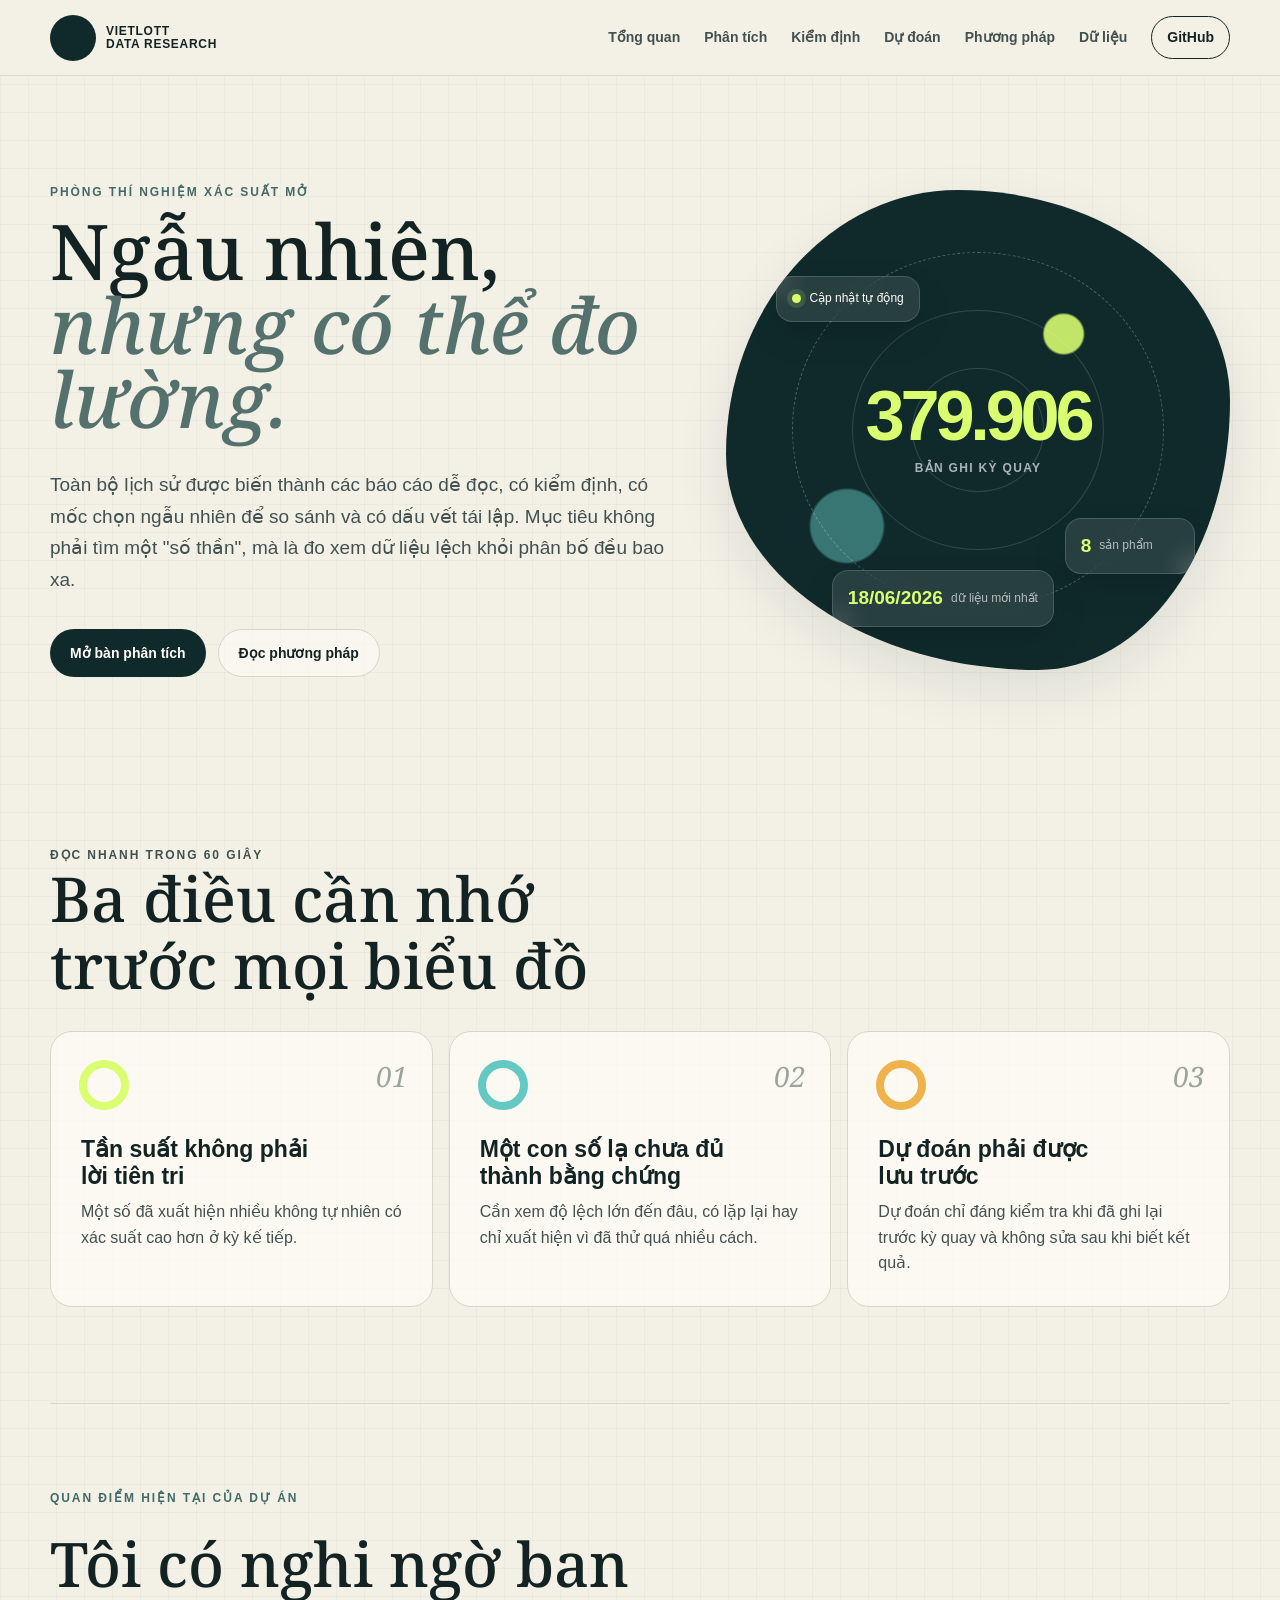
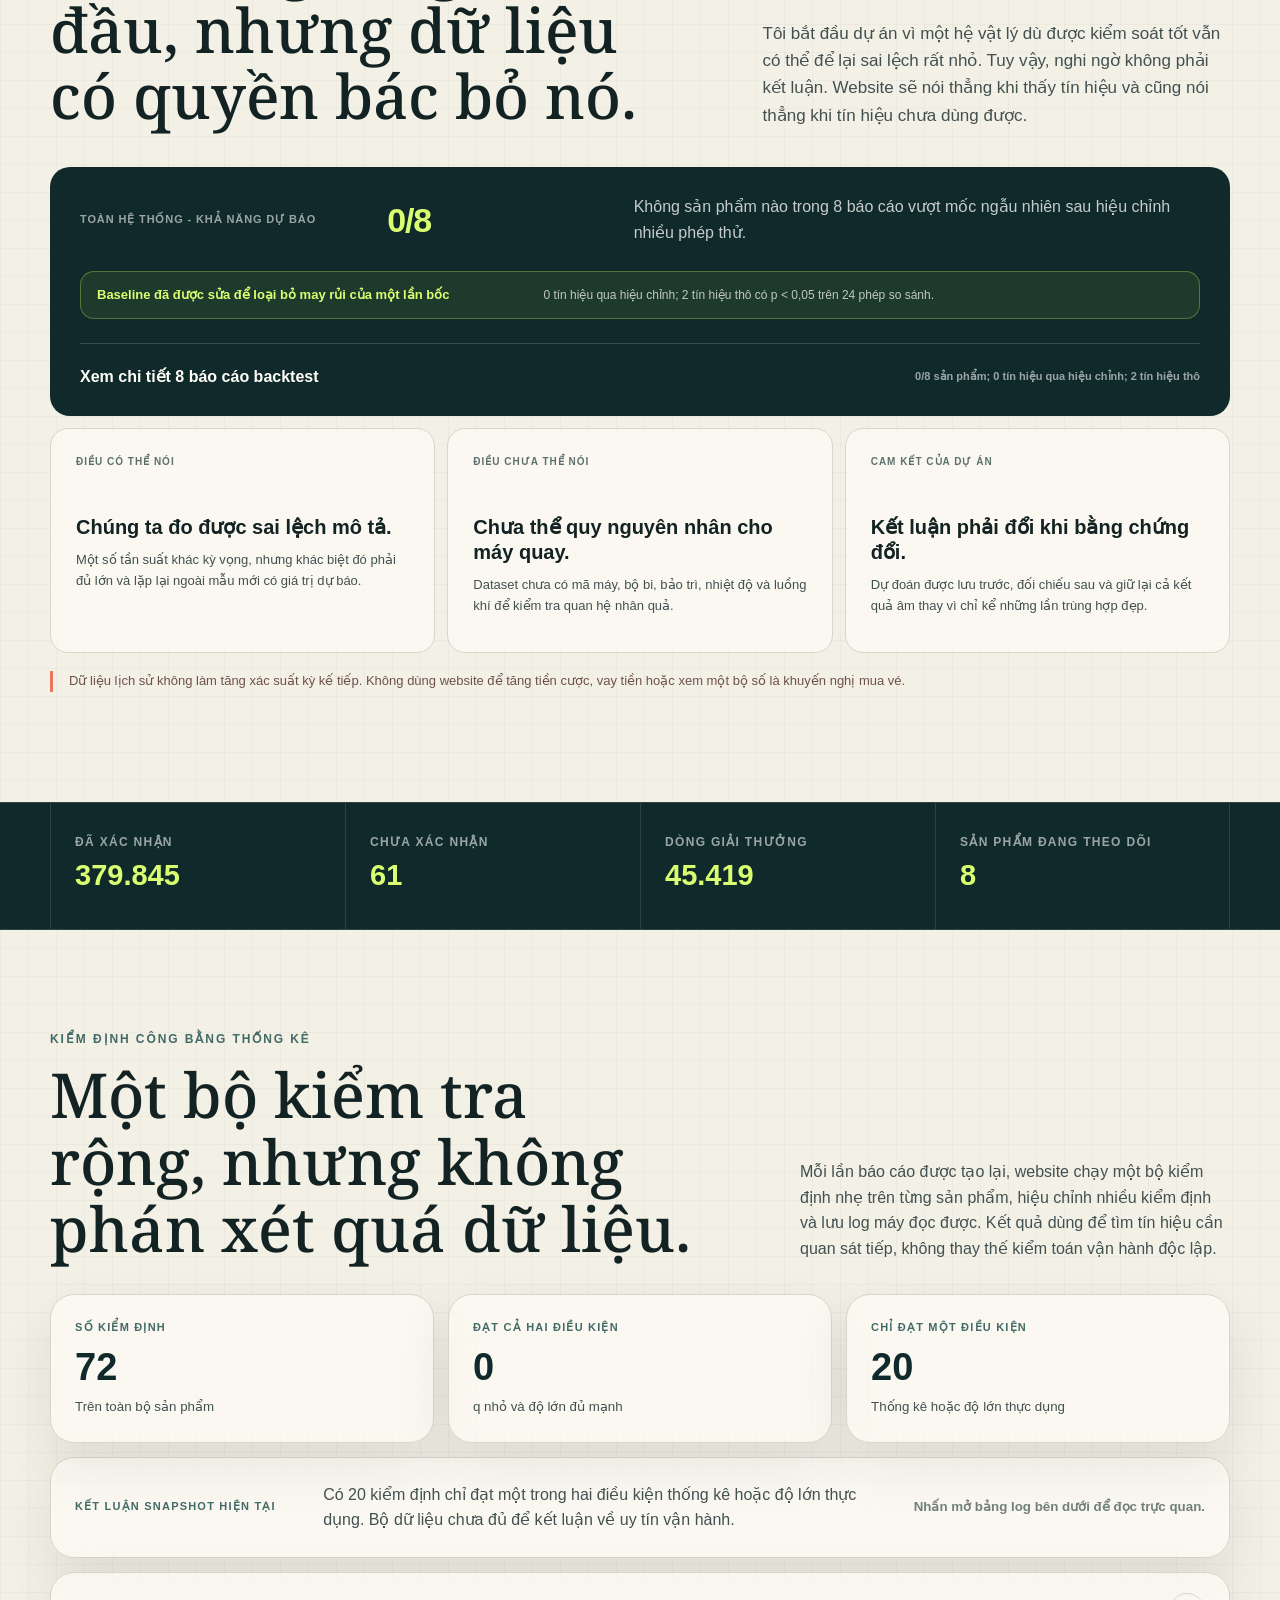
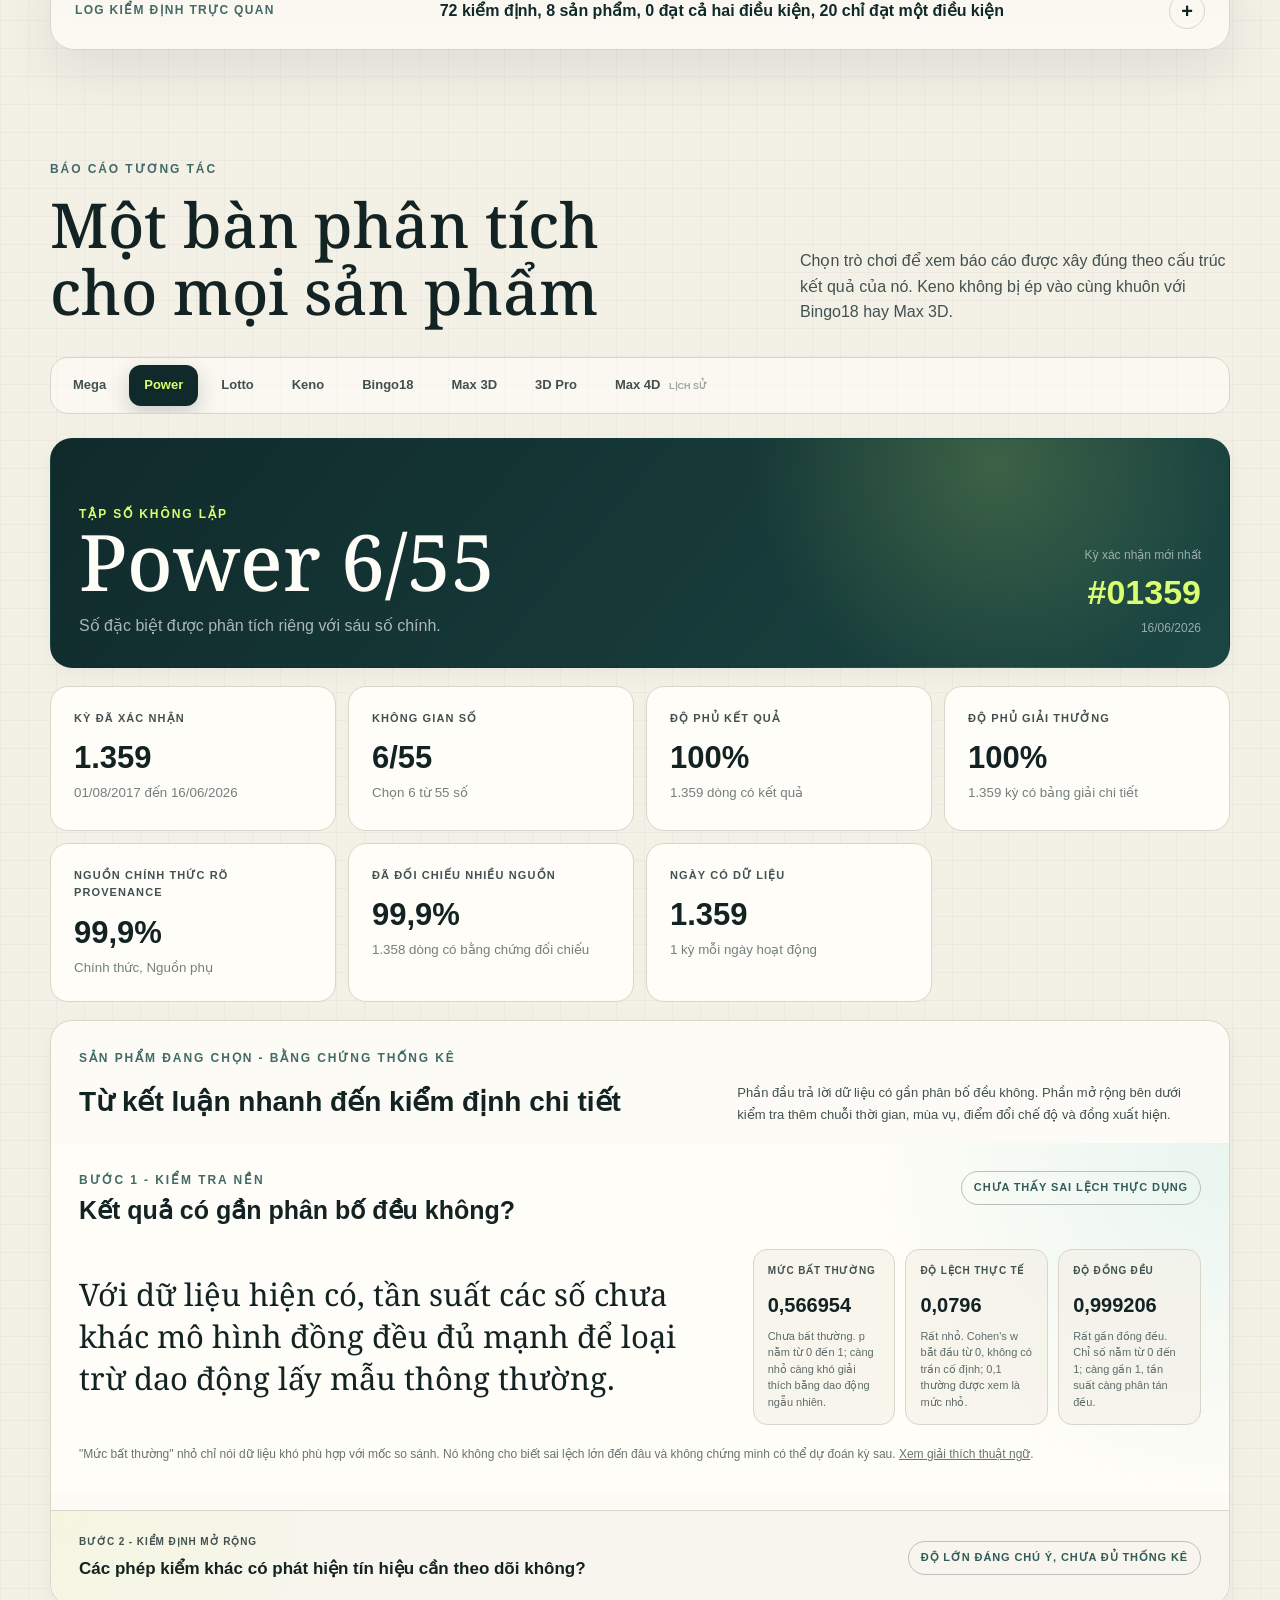
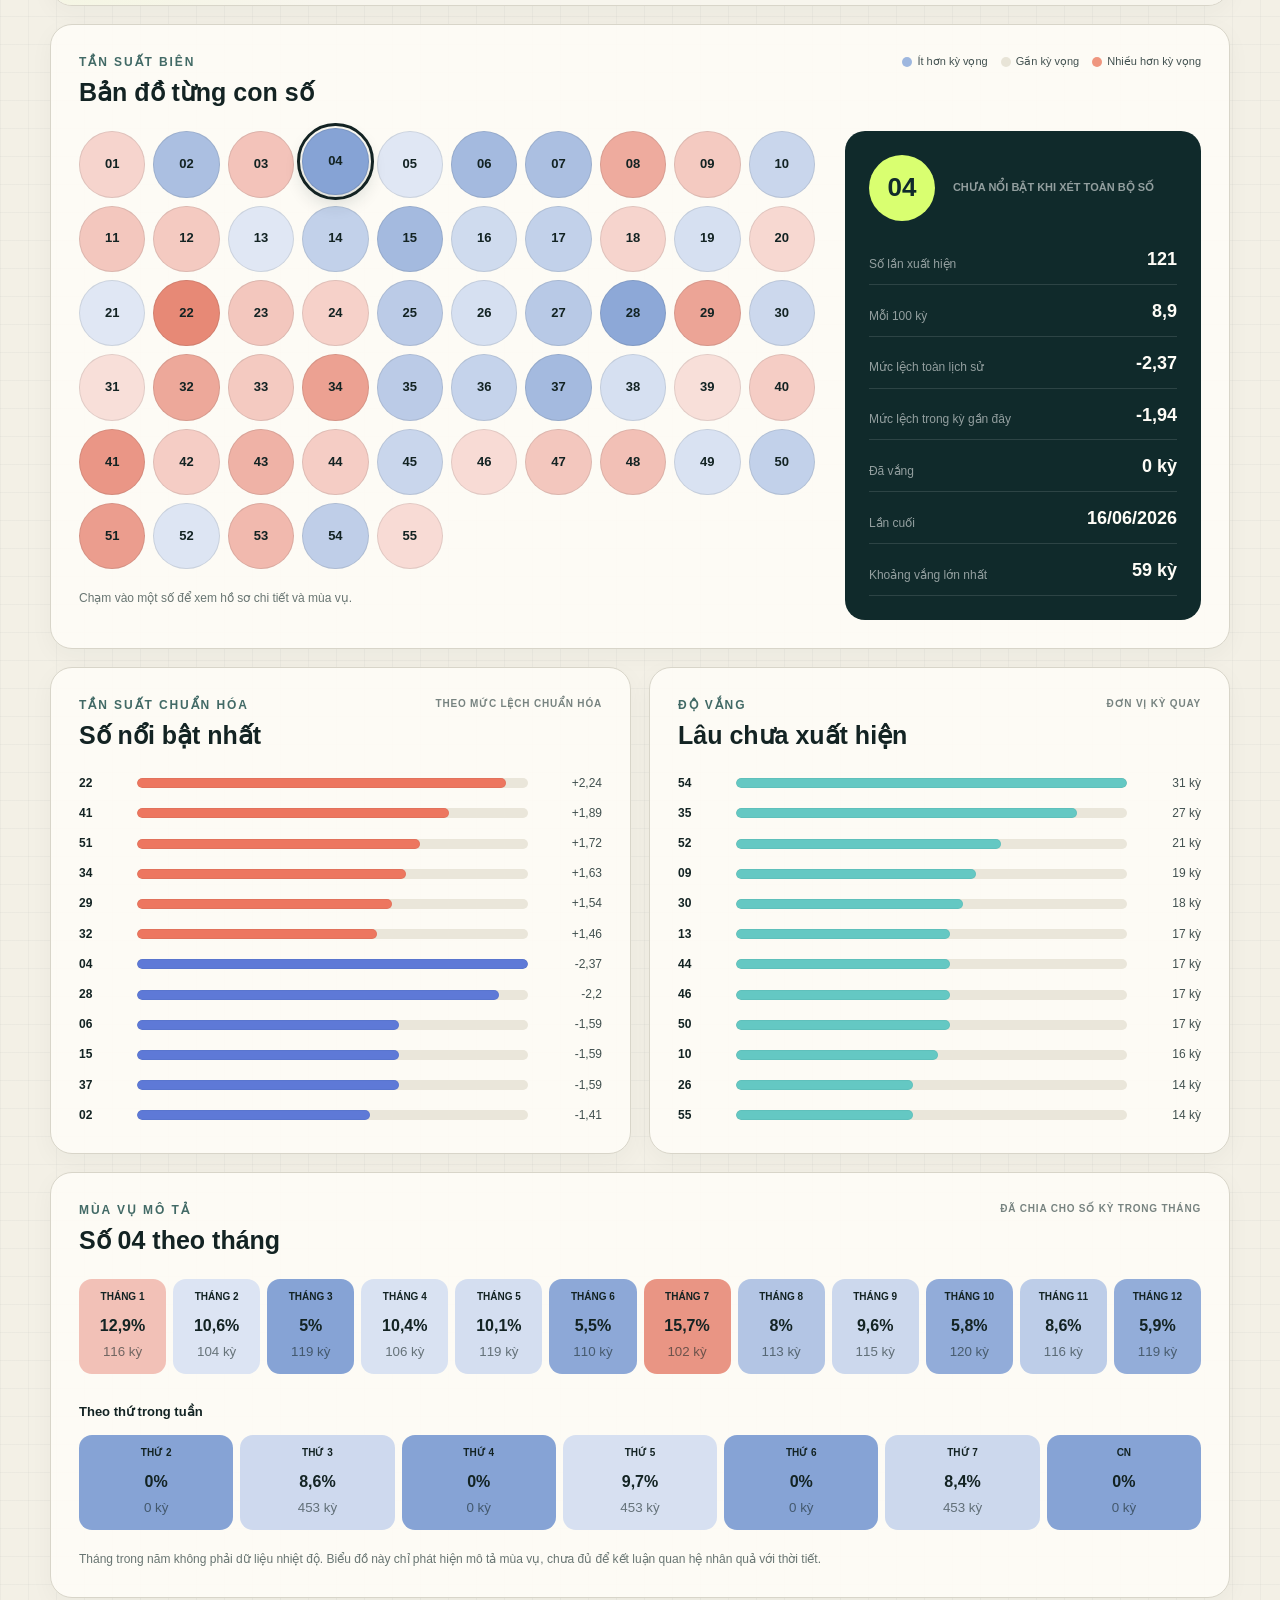
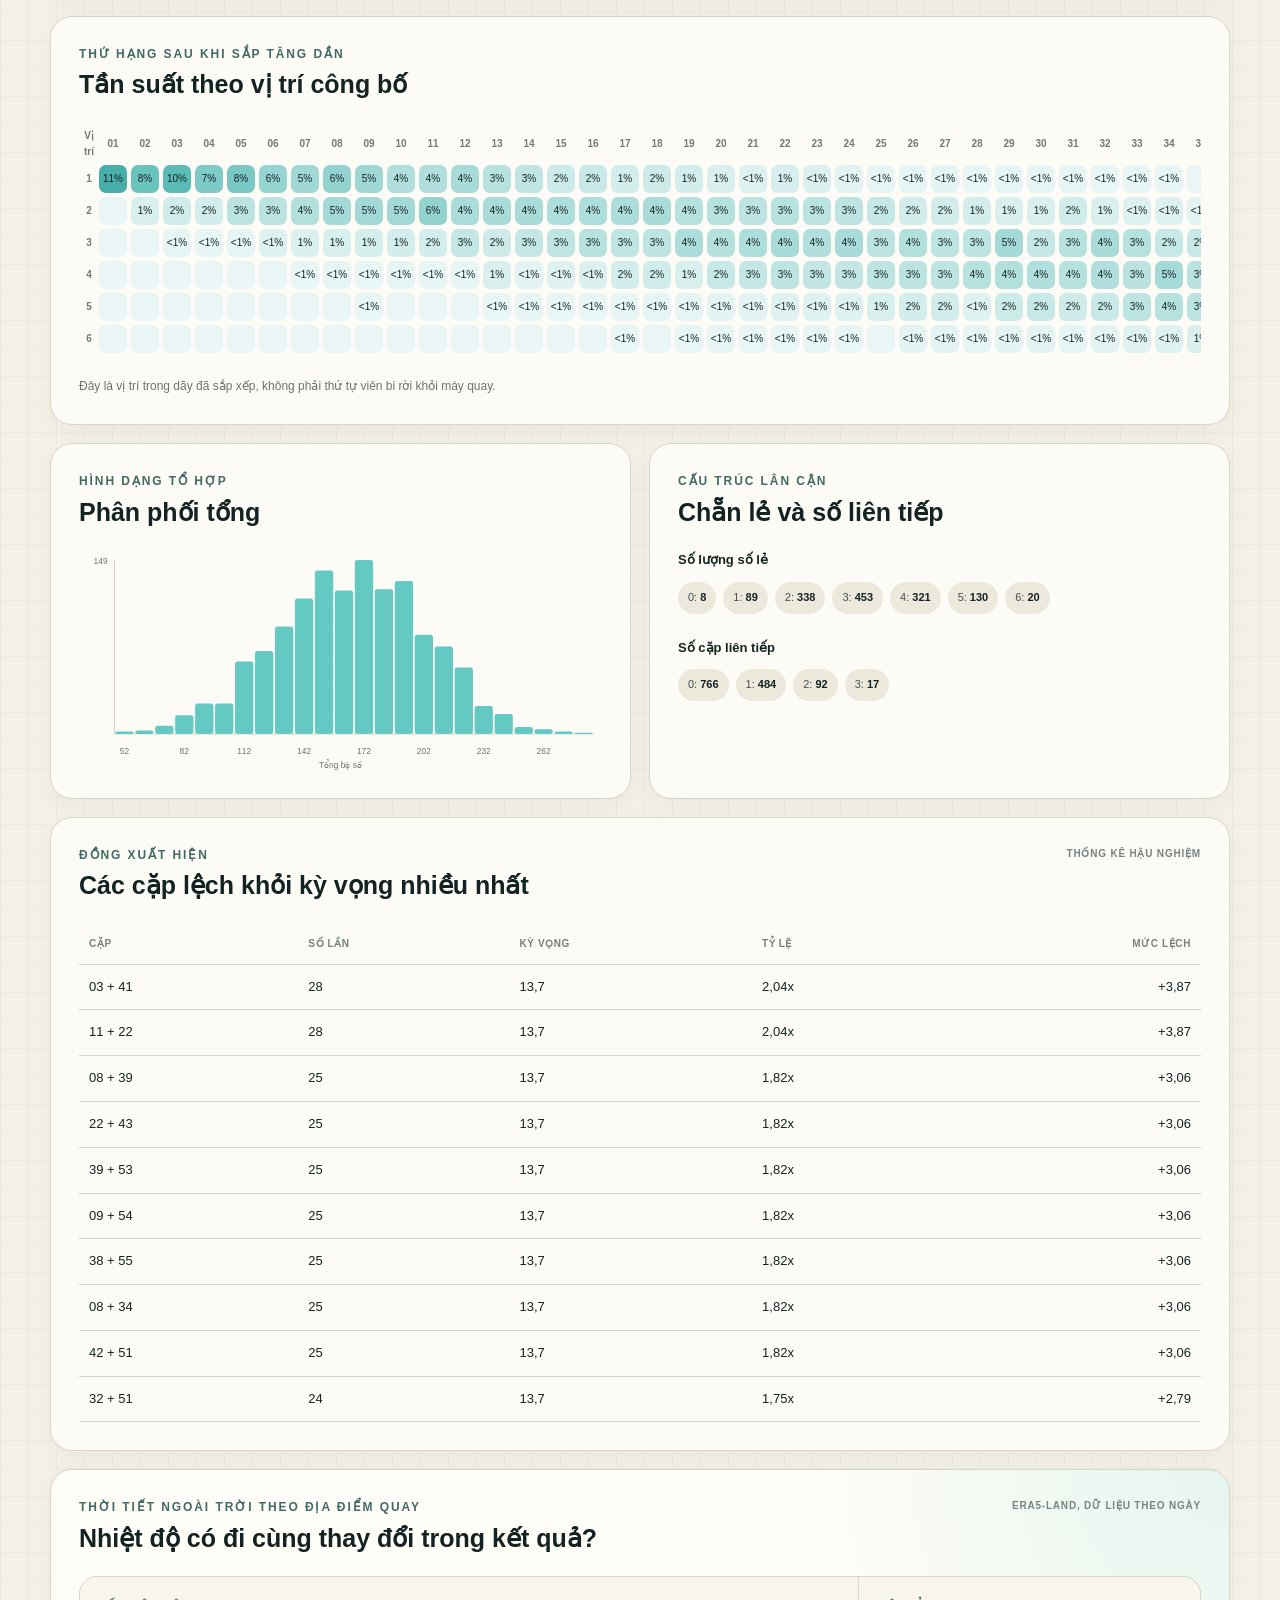
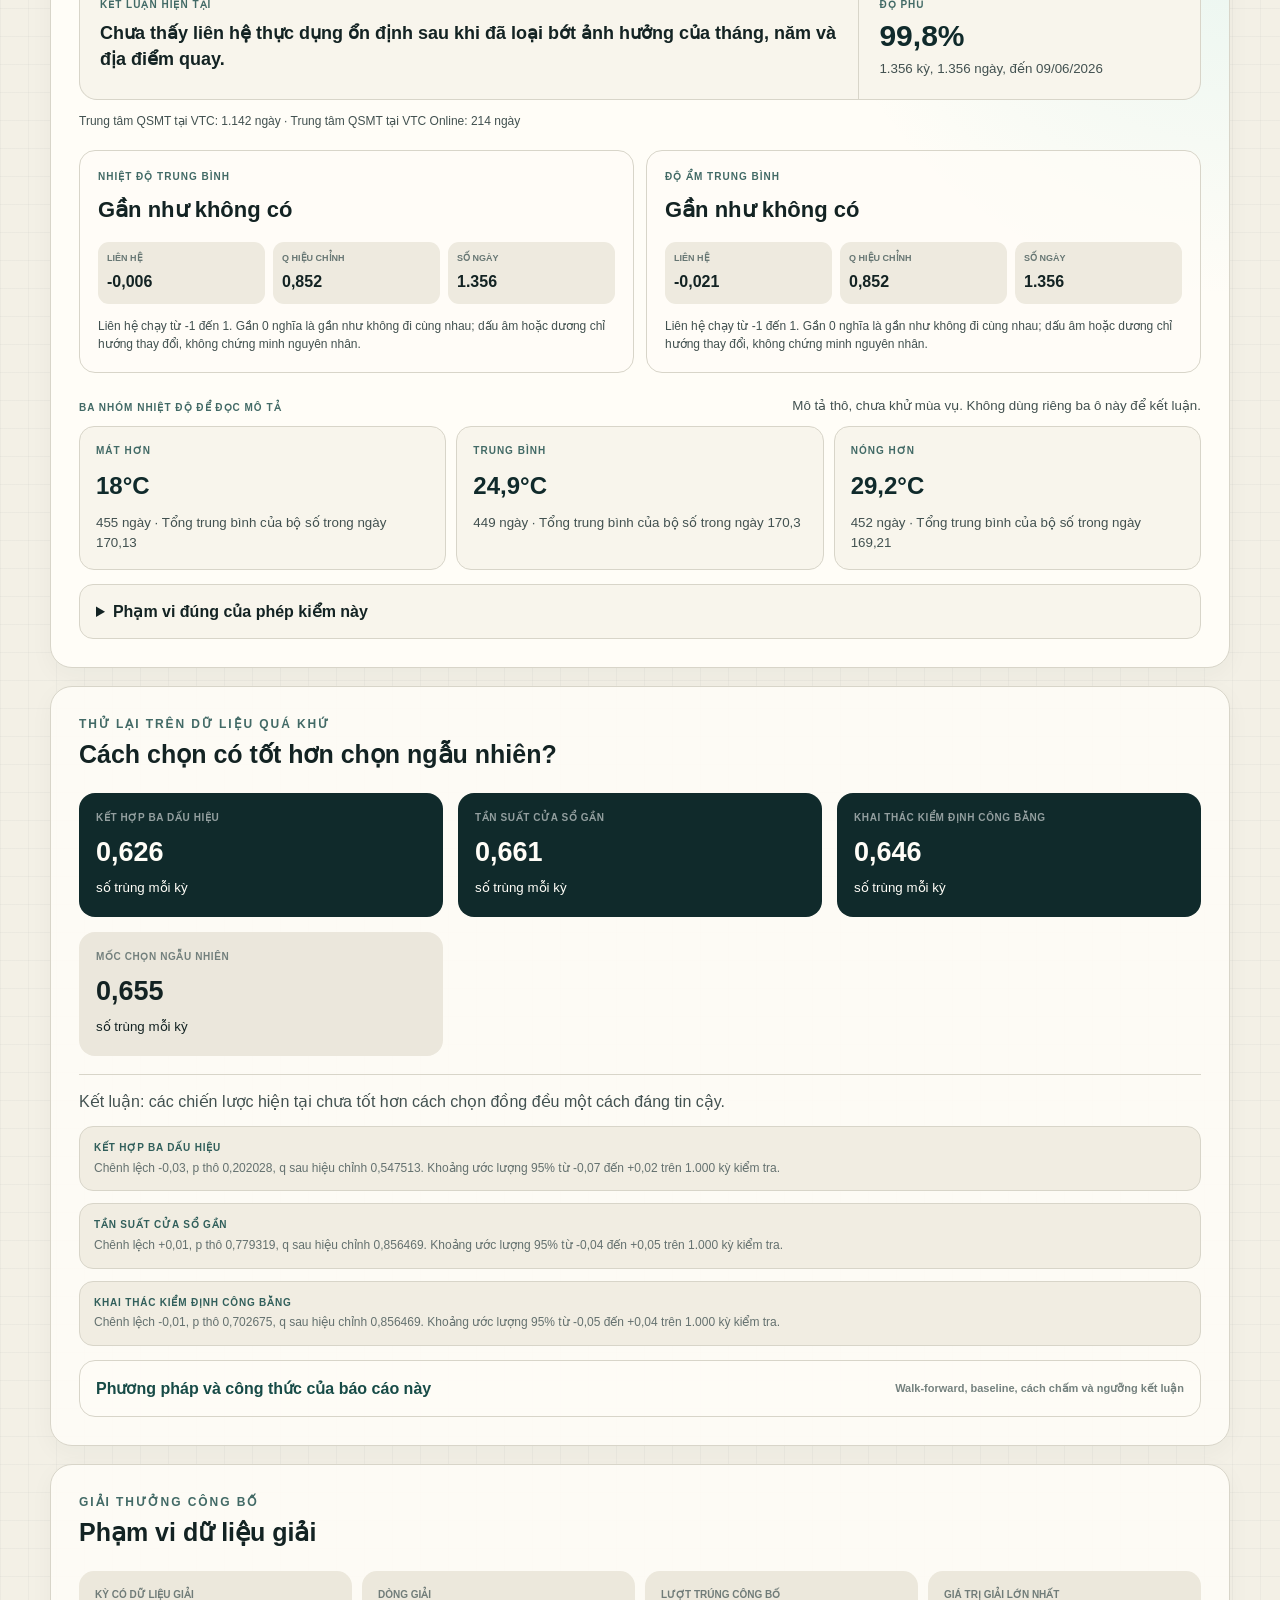
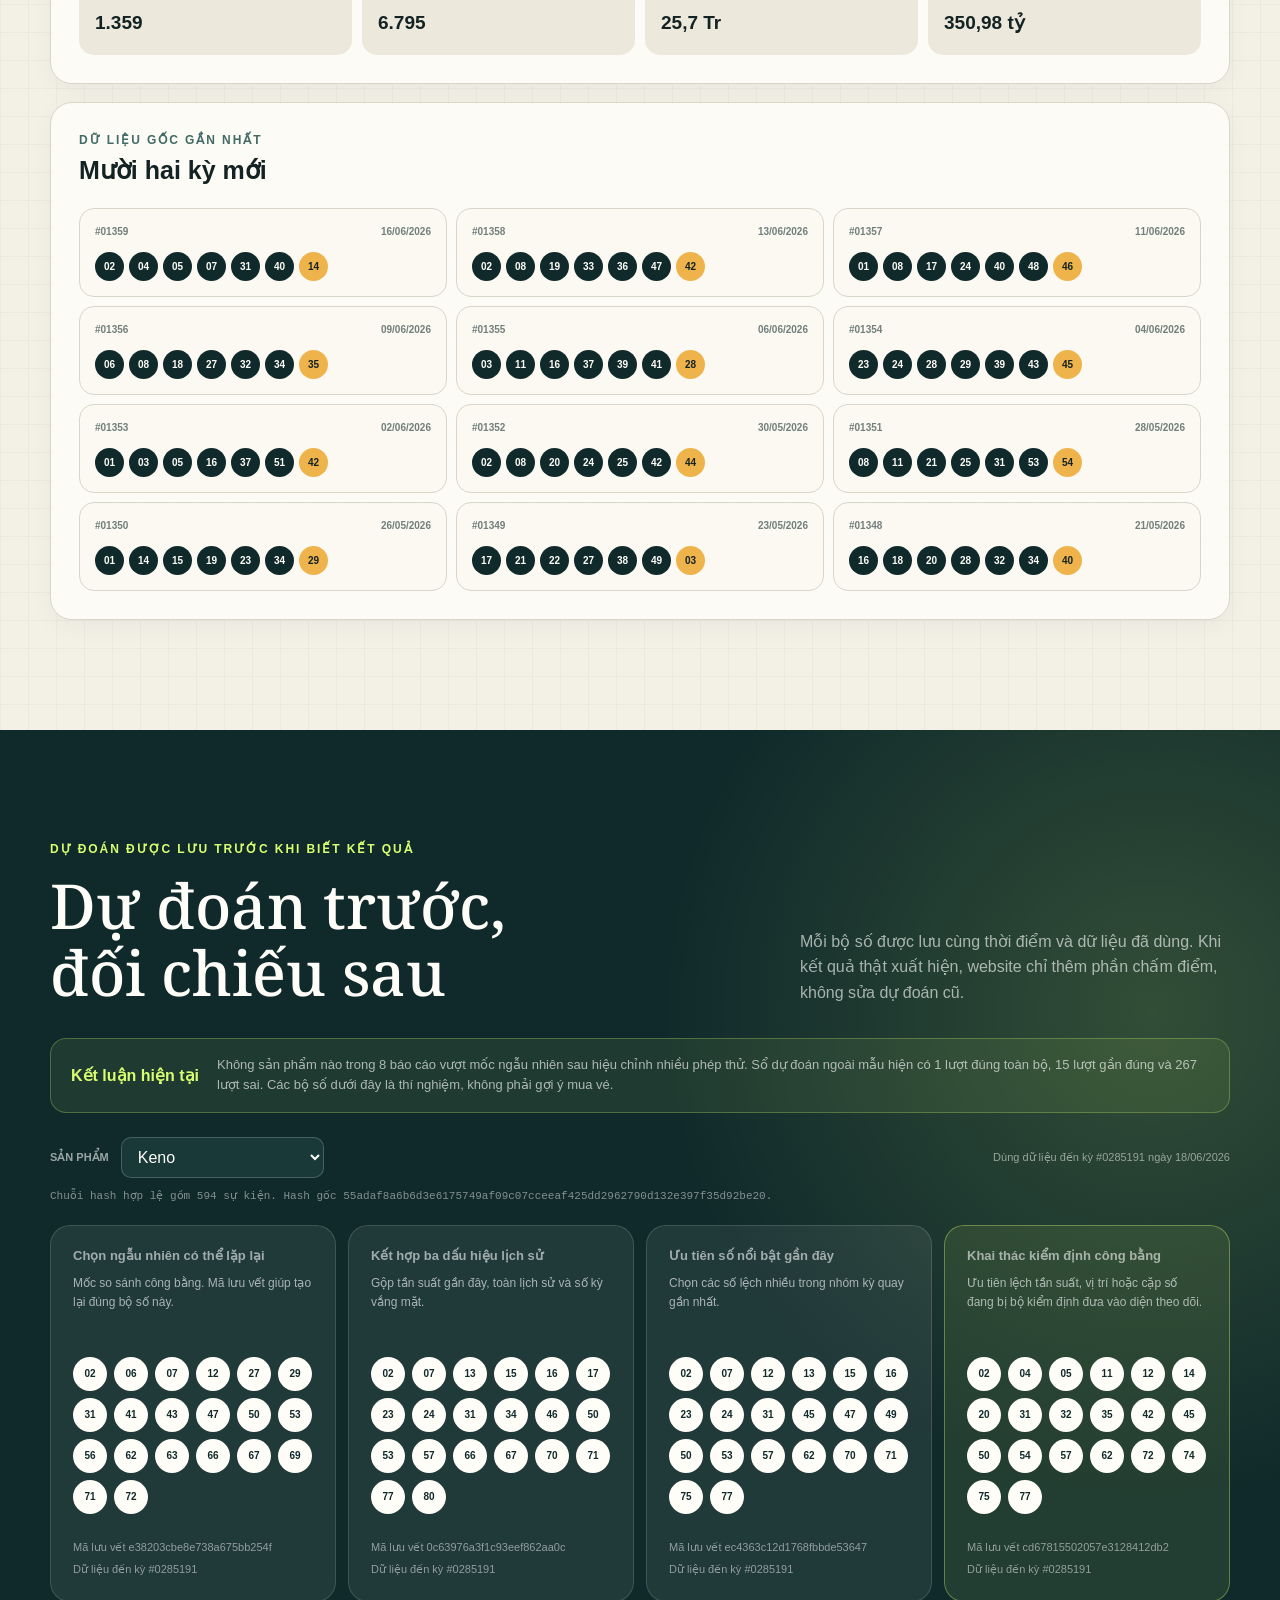
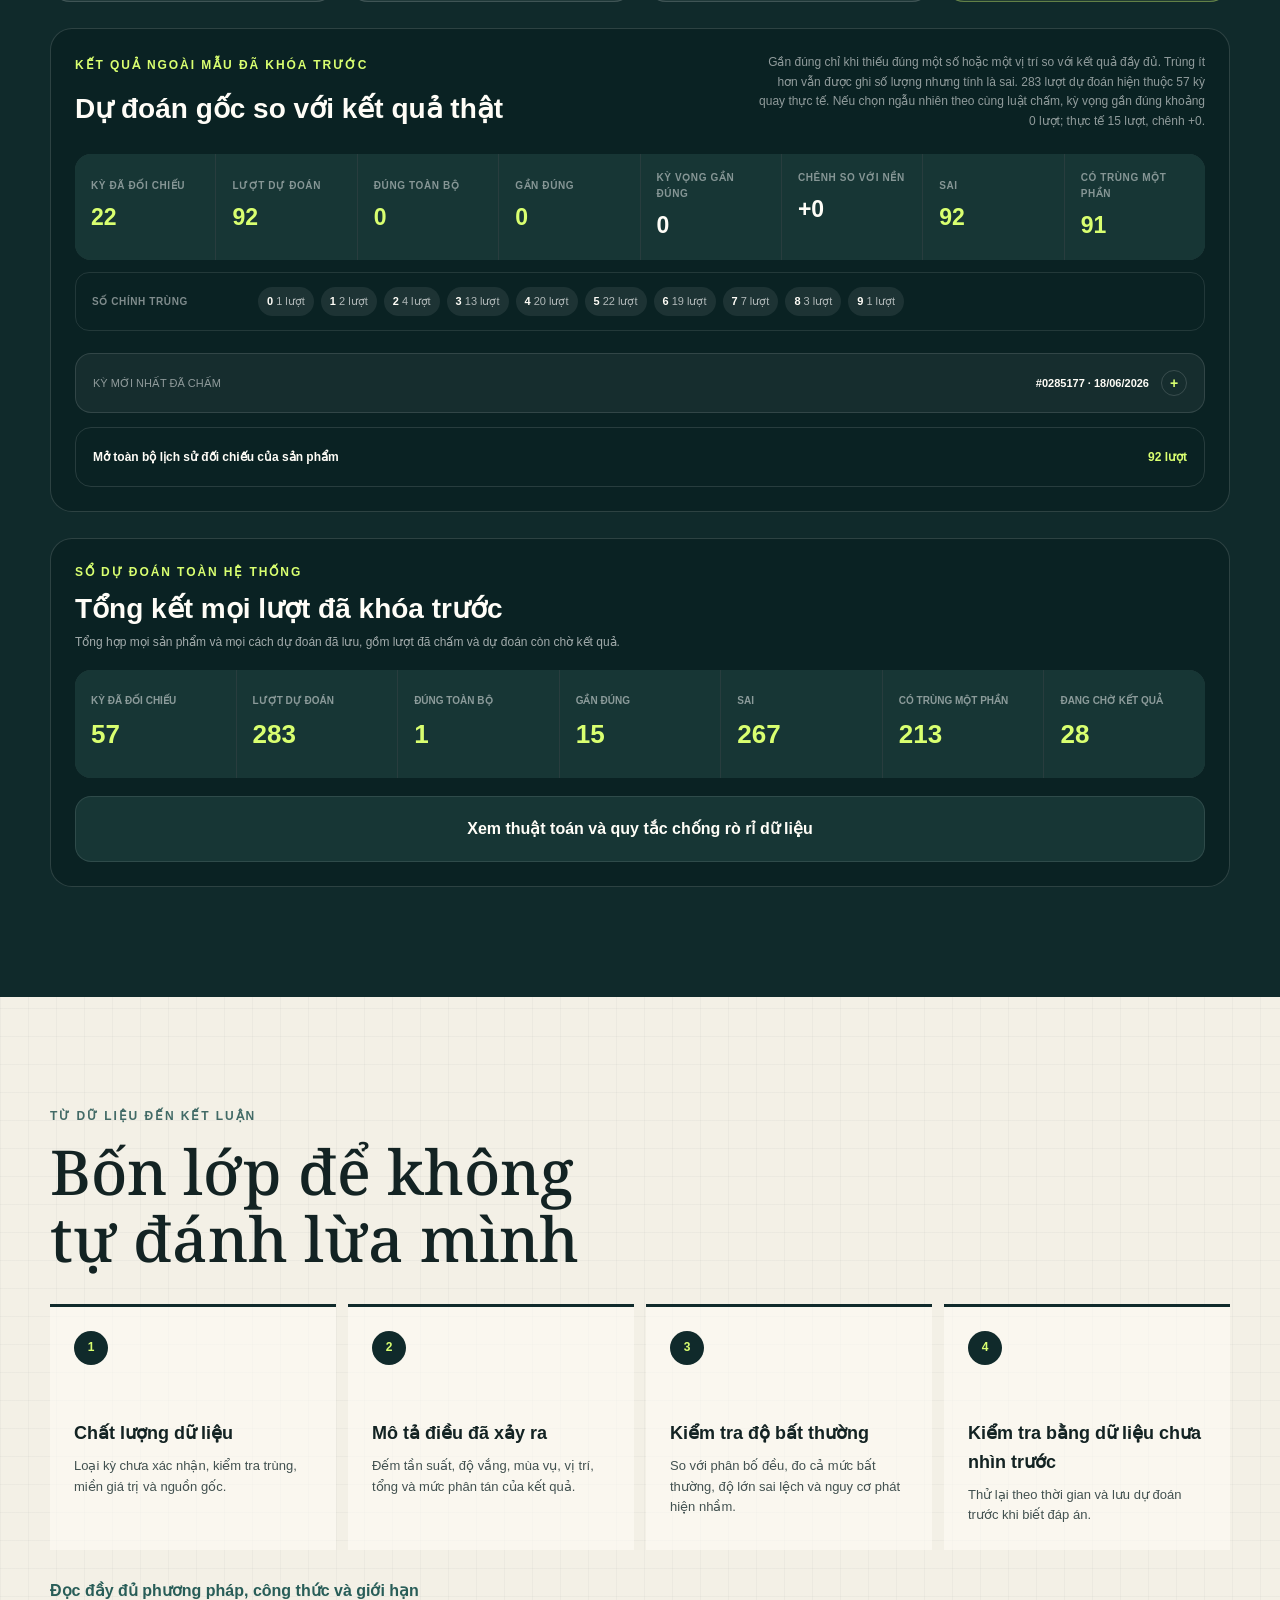
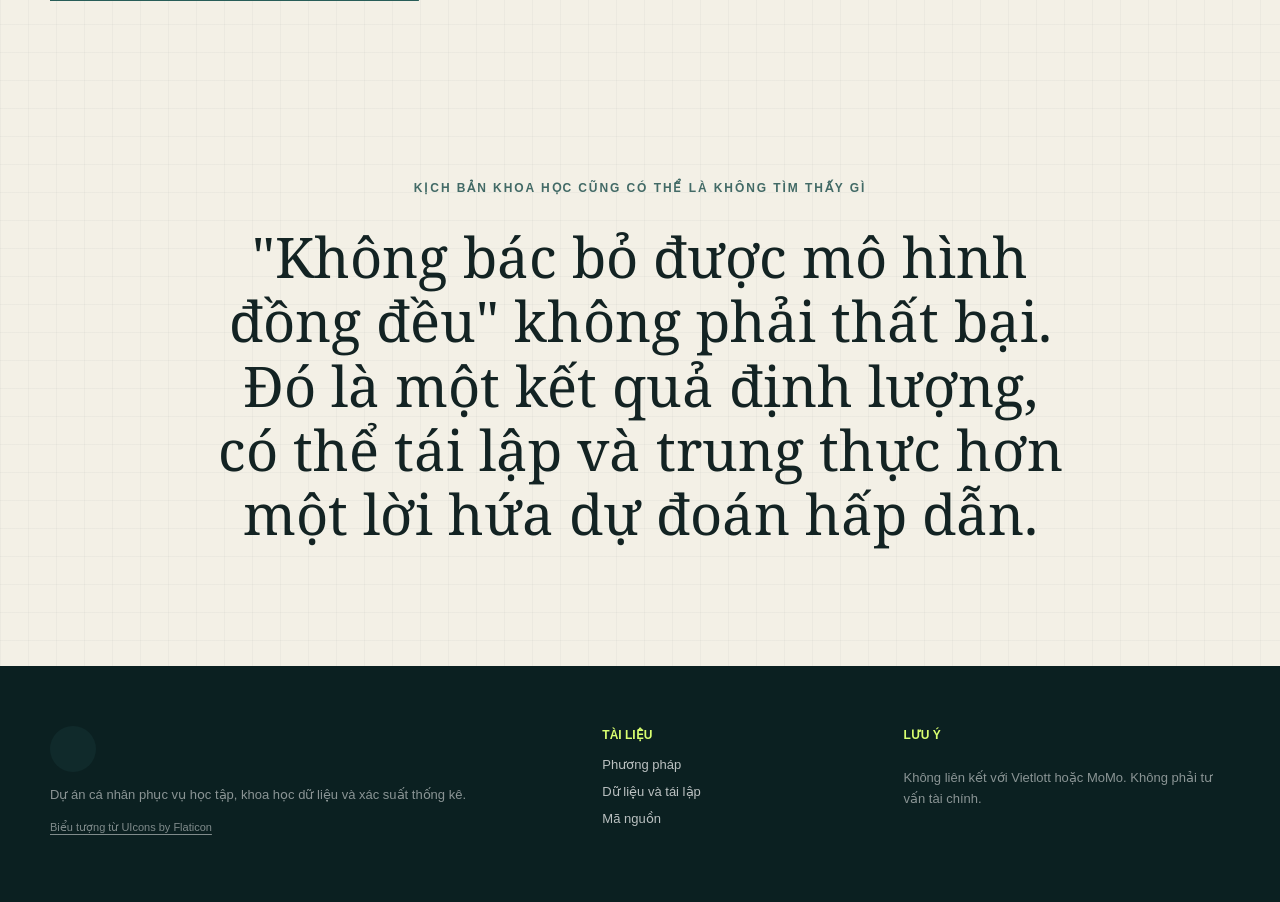
==== commit 1c3b2ae8: "Thêm phân rã audit theo nguồn dữ liệu" ====
--- a/site/index.html
+++ b/site/index.html
@@ -13,8 +13,8 @@
   <link rel="preconnect" href="https://fonts.gstatic.com" crossorigin>
   <link rel="stylesheet" href="https://fonts.googleapis.com/css2?family=Noto+Serif:ital,wght@0,400;0,500;1,400;1,500&amp;display=swap">
   <link rel="stylesheet" href="https://cdn-uicons.flaticon.com/3.0.0/uicons-regular-rounded/css/uicons-regular-rounded.css">
-  <link rel="stylesheet" href="assets/styles.css?v=20260617-1">
-  <script src="assets/app.js?v=20260616-3" defer></script>
+  <link rel="stylesheet" href="assets/styles.css?v=20260618-3">
+  <script src="assets/app.js?v=20260618-3" defer></script>
 </head>
 <body>
   <a class="skip-link" href="#main">Bỏ qua điều hướng</a>
--- a/site/assets/styles.css
+++ b/site/assets/styles.css
@@ -1408,6 +1408,7 @@
 }
 
 .evidence-audit {
+  min-width: 0;
   border-top: 1px solid var(--line);
   background:
     radial-gradient(circle at 0 0, rgb(217 255 112 / 10%), transparent 24%),
@@ -1442,6 +1443,7 @@
 }
 
 .evidence-audit-body {
+  min-width: 0;
   padding: 0 28px 28px;
 }
 
@@ -1539,6 +1541,10 @@
   padding: 12px;
 }
 
+.audit-test-list {
+  min-width: 0;
+}
+
 .audit-stat-guide {
   padding: 16px;
   border: 1px solid #bdd0c9;
@@ -1837,7 +1843,9 @@
 }
 
 .position-residual-panel {
+  min-width: 0;
   margin-top: 18px;
+  overflow: visible;
   padding: 24px;
   border: 1px solid var(--line);
   border-radius: 22px;
@@ -1876,6 +1884,7 @@
 }
 
 .position-residual-scroll {
+  max-width: 100%;
   margin-top: 20px;
   overflow-x: auto;
 }
@@ -2031,6 +2040,272 @@
 .position-tier-grid dd {
   margin-top: 4px;
   font-weight: 800;
+}
+
+.position-period-panel {
+  margin-top: 18px;
+  padding-top: 16px;
+  border-top: 1px solid rgb(10 46 47 / 10%);
+}
+
+.position-period-heading {
+  display: grid;
+  grid-template-columns: minmax(0, 0.85fr) minmax(0, 1.15fr);
+  gap: 16px;
+  align-items: start;
+}
+
+.position-period-heading span,
+.position-period-grid header span {
+  color: var(--muted);
+  font-size: 11px;
+  text-transform: uppercase;
+  letter-spacing: 0.08em;
+}
+
+.position-period-heading strong {
+  display: block;
+  margin-top: 4px;
+  font-size: 18px;
+}
+
+.position-period-heading p {
+  margin: 0;
+  color: var(--ink-soft);
+  font-size: 12px;
+  line-height: 1.6;
+}
+
+.position-period-grid {
+  display: grid;
+  grid-template-columns: repeat(3, minmax(0, 1fr));
+  gap: 10px;
+  margin-top: 12px;
+}
+
+.position-period-grid article {
+  min-width: 0;
+  padding: 12px;
+  border-radius: 12px;
+  background: #ffffff;
+}
+
+.position-period-grid header {
+  display: grid;
+  gap: 4px;
+}
+
+.position-period-grid header strong {
+  color: var(--forest);
+  font-size: 15px;
+}
+
+.position-period-grid header small {
+  color: var(--muted);
+  font-size: 11px;
+  font-weight: 750;
+}
+
+.position-period-grid dl {
+  display: grid;
+  grid-template-columns: repeat(2, minmax(0, 1fr));
+  gap: 8px;
+  margin: 10px 0 0;
+}
+
+.position-period-grid dl div {
+  min-height: 56px;
+  padding: 8px;
+  border-radius: 10px;
+  background: #f5f1e8;
+}
+
+.position-period-grid dt,
+.position-period-grid dd {
+  margin: 0;
+}
+
+.position-period-grid dt {
+  color: var(--muted);
+  font-size: 11px;
+}
+
+.position-period-grid dd {
+  margin-top: 4px;
+  font-weight: 800;
+}
+
+.position-period-residuals {
+  display: flex;
+  flex-wrap: wrap;
+  gap: 6px;
+  margin-top: 10px;
+}
+
+.position-period-residuals span {
+  display: inline-flex;
+  gap: 5px;
+  align-items: center;
+  padding: 6px 8px;
+  border-radius: 999px;
+  background: #ecf1e8;
+  color: #426a66;
+  font-size: 11px;
+  font-weight: 800;
+}
+
+.position-period-residuals b {
+  color: var(--forest);
+}
+
+.position-source-panel {
+  margin-top: 18px;
+  padding-top: 16px;
+  border-top: 1px solid rgb(10 46 47 / 10%);
+}
+
+.position-source-heading {
+  display: grid;
+  grid-template-columns: minmax(0, 0.85fr) minmax(0, 1.15fr);
+  gap: 16px;
+  align-items: start;
+}
+
+.position-source-heading span,
+.position-source-grid header span {
+  color: var(--muted);
+  font-size: 11px;
+  text-transform: uppercase;
+  letter-spacing: 0.08em;
+}
+
+.position-source-heading strong {
+  display: block;
+  margin-top: 4px;
+  font-size: 18px;
+}
+
+.position-source-heading p {
+  margin: 0;
+  color: var(--ink-soft);
+  font-size: 12px;
+  line-height: 1.6;
+}
+
+.position-source-status {
+  display: flex;
+  flex-wrap: wrap;
+  gap: 8px;
+  align-items: center;
+  margin-top: 12px;
+}
+
+.position-source-status span,
+.position-source-status strong {
+  padding: 7px 10px;
+  border-radius: 999px;
+  background: #ecf1e8;
+  color: #315c57;
+  font-size: 11px;
+  font-weight: 850;
+}
+
+.position-source-grid {
+  display: grid;
+  grid-template-columns: repeat(2, minmax(0, 1fr));
+  gap: 10px;
+  margin-top: 12px;
+}
+
+.position-source-grid article {
+  min-width: 0;
+  padding: 12px;
+  border-left: 4px solid #9ab7a5;
+  border-radius: 12px;
+  background: #ffffff;
+}
+
+.position-source-grid article.too_small {
+  border-left-color: #b7944f;
+  background: #fbf6ea;
+}
+
+.position-source-grid header {
+  display: grid;
+  gap: 4px;
+}
+
+.position-source-grid header strong {
+  color: var(--forest);
+  font-size: 16px;
+}
+
+.position-source-grid header small {
+  color: var(--muted);
+  font-size: 11px;
+  font-weight: 750;
+  overflow-wrap: anywhere;
+}
+
+.position-source-grid dl {
+  display: grid;
+  grid-template-columns: repeat(2, minmax(0, 1fr));
+  gap: 8px;
+  margin: 10px 0 0;
+}
+
+.position-source-grid dl div {
+  min-height: 56px;
+  padding: 8px;
+  border-radius: 10px;
+  background: #f5f1e8;
+}
+
+.position-source-grid dt,
+.position-source-grid dd {
+  margin: 0;
+}
+
+.position-source-grid dt {
+  color: var(--muted);
+  font-size: 11px;
+}
+
+.position-source-grid dd {
+  margin-top: 4px;
+  font-weight: 800;
+}
+
+.position-source-grid p {
+  margin: 10px 0 0;
+  color: var(--ink-soft);
+  font-size: 12px;
+  line-height: 1.5;
+}
+
+.position-source-residuals {
+  display: flex;
+  flex-wrap: wrap;
+  gap: 6px;
+  margin-top: 10px;
+}
+
+.position-source-residuals span {
+  display: inline-flex;
+  gap: 5px;
+  align-items: center;
+  max-width: 100%;
+  padding: 6px 8px;
+  border-radius: 999px;
+  background: #ecf1e8;
+  color: #426a66;
+  font-size: 11px;
+  font-weight: 800;
+  overflow-wrap: anywhere;
+}
+
+.position-source-residuals b {
+  color: var(--forest);
 }
 
 .audit-family-list {
@@ -2173,7 +2448,11 @@
 }
 
 .backtest-prize-grid {
-  align-items: start;
+  grid-template-columns: 1fr;
+}
+
+.backtest-prize-grid .prize-report {
+  grid-template-columns: repeat(4, minmax(0, 1fr));
 }
 
 .number-map-layout {
@@ -2458,6 +2737,13 @@
 
 .table-wrap {
   overflow-x: auto;
+}
+
+.table-note {
+  margin: 14px 0 0;
+  color: var(--ink-soft);
+  font-size: 14px;
+  line-height: 1.75;
 }
 
 .data-table {
@@ -2894,7 +3180,7 @@
 
 .prediction-product-metrics {
   display: grid;
-  grid-template-columns: repeat(6, 1fr);
+  grid-template-columns: repeat(auto-fit, minmax(135px, 1fr));
   gap: 1px;
   overflow: hidden;
   border-radius: 16px;
@@ -2912,8 +3198,16 @@
   text-align: left;
 }
 
-.prediction-product-metric:hover,
-.prediction-product-metric:focus-visible {
+.prediction-product-metric.static {
+  cursor: default;
+}
+
+.prediction-product-metric.static strong {
+  color: var(--paper);
+}
+
+button.prediction-product-metric:hover,
+button.prediction-product-metric:focus-visible {
   background: #1c4240;
   outline: 2px solid rgb(212 255 91 / 54%);
   outline-offset: -2px;
@@ -3588,6 +3882,8 @@
   .audit-log-products,
   .audit-dependency-heading,
   .position-tier-heading,
+  .position-period-heading,
+  .position-source-heading,
   .audit-test-row {
     grid-template-columns: 1fr;
   }
@@ -3679,6 +3975,8 @@
     .audit-dependency-grid,
     .position-result-types,
     .position-tier-grid,
+    .position-period-grid,
+    .position-source-grid,
     .audit-log-lead,
     .audit-log-products,
   .threshold-sensitivity-grid,
@@ -3721,7 +4019,9 @@
     grid-template-columns: 1fr;
   }
 
-  .position-tier-grid dl {
+  .position-tier-grid dl,
+  .position-period-grid dl,
+  .position-source-grid dl {
     grid-template-columns: 1fr;
   }
 
@@ -3877,6 +4177,10 @@
 
   .prediction-product-metrics {
     grid-template-columns: 1fr 1fr;
+  }
+
+  .backtest-prize-grid .prize-report {
+    grid-template-columns: repeat(2, minmax(0, 1fr));
   }
 
   .prediction-hit-distribution,
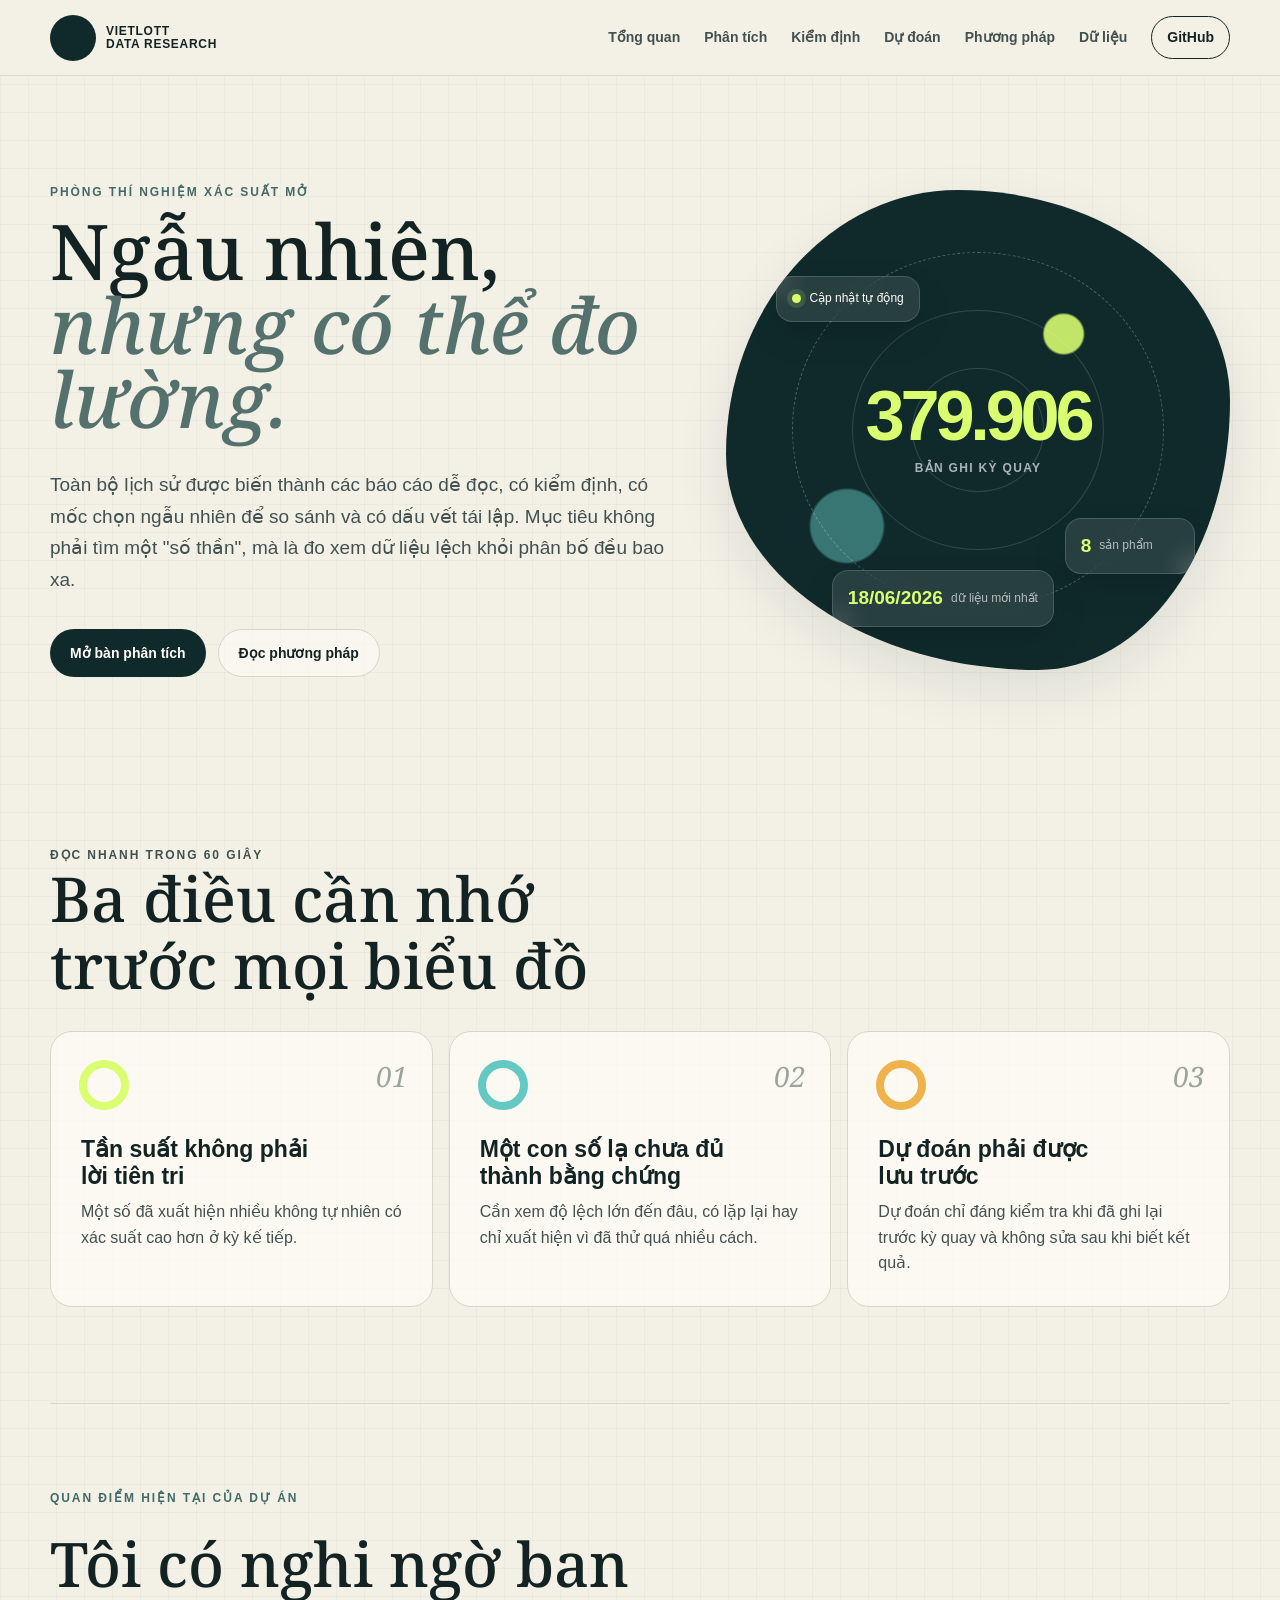
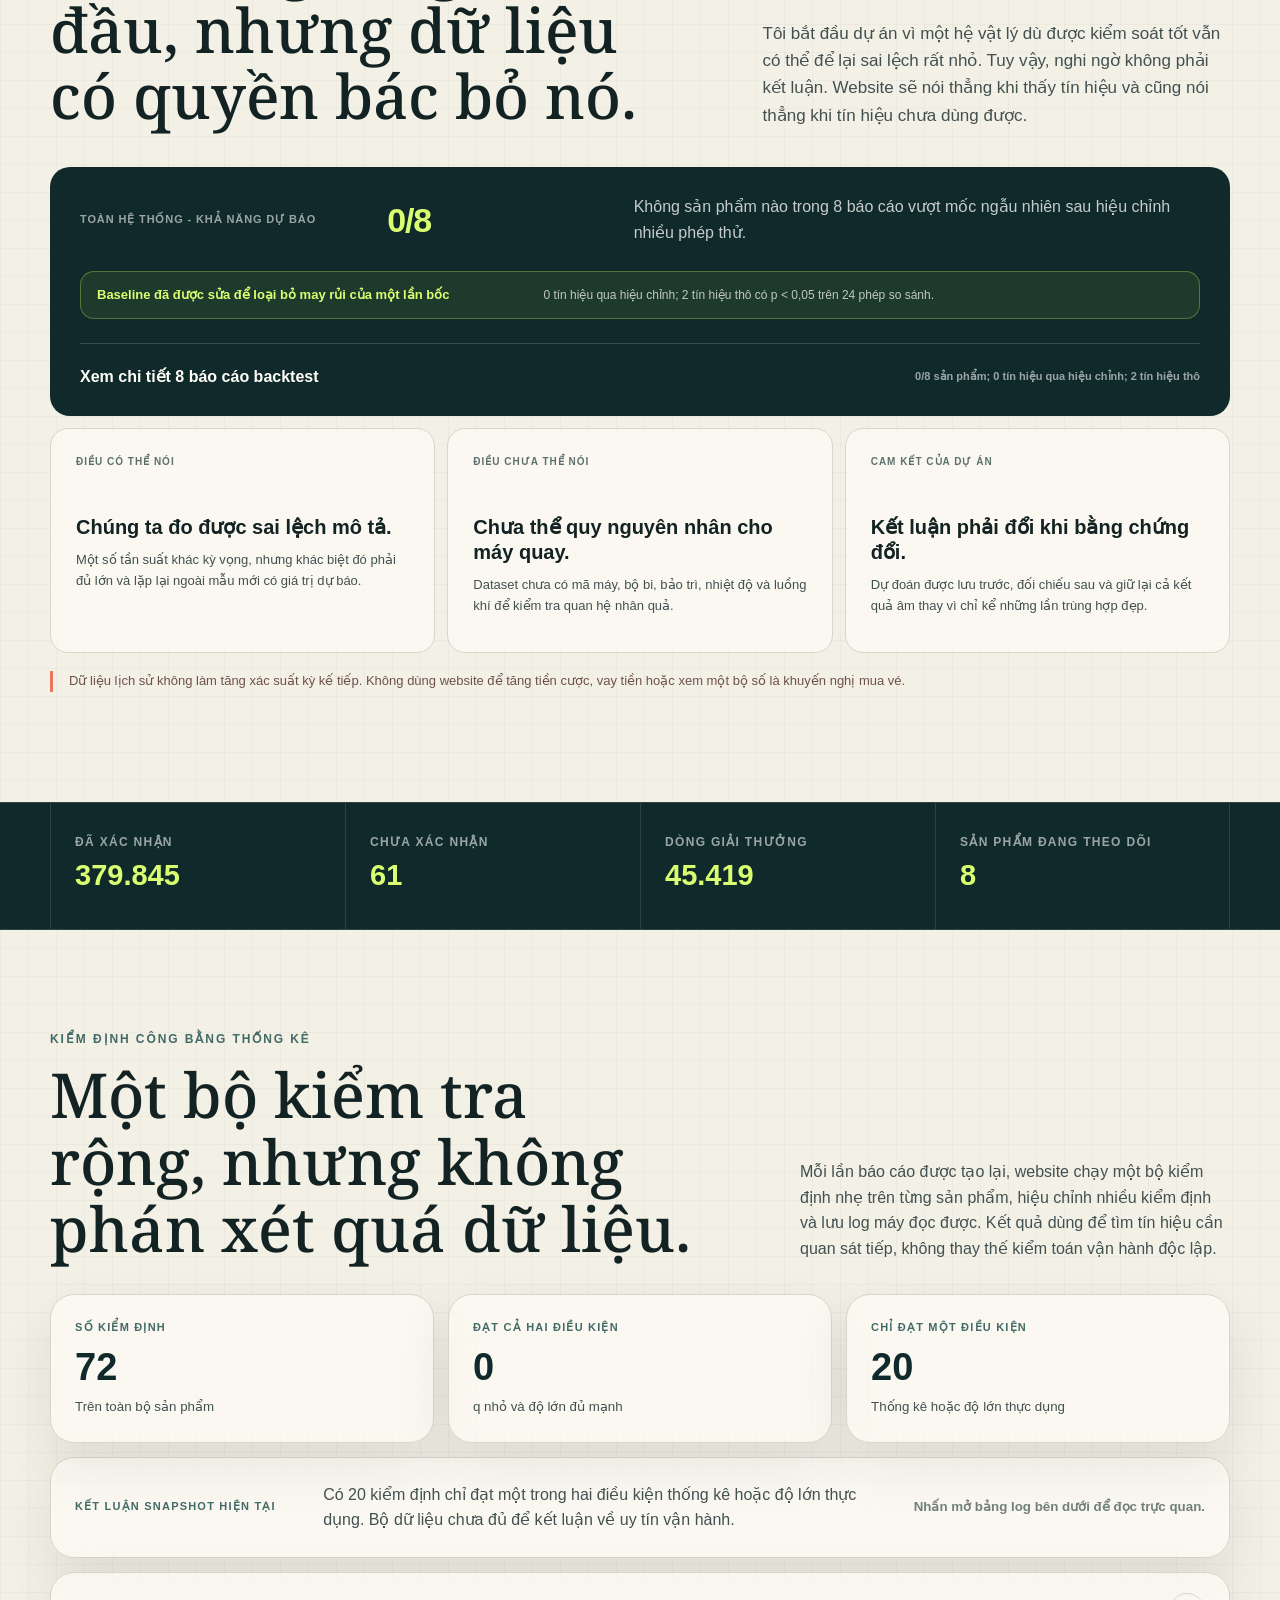
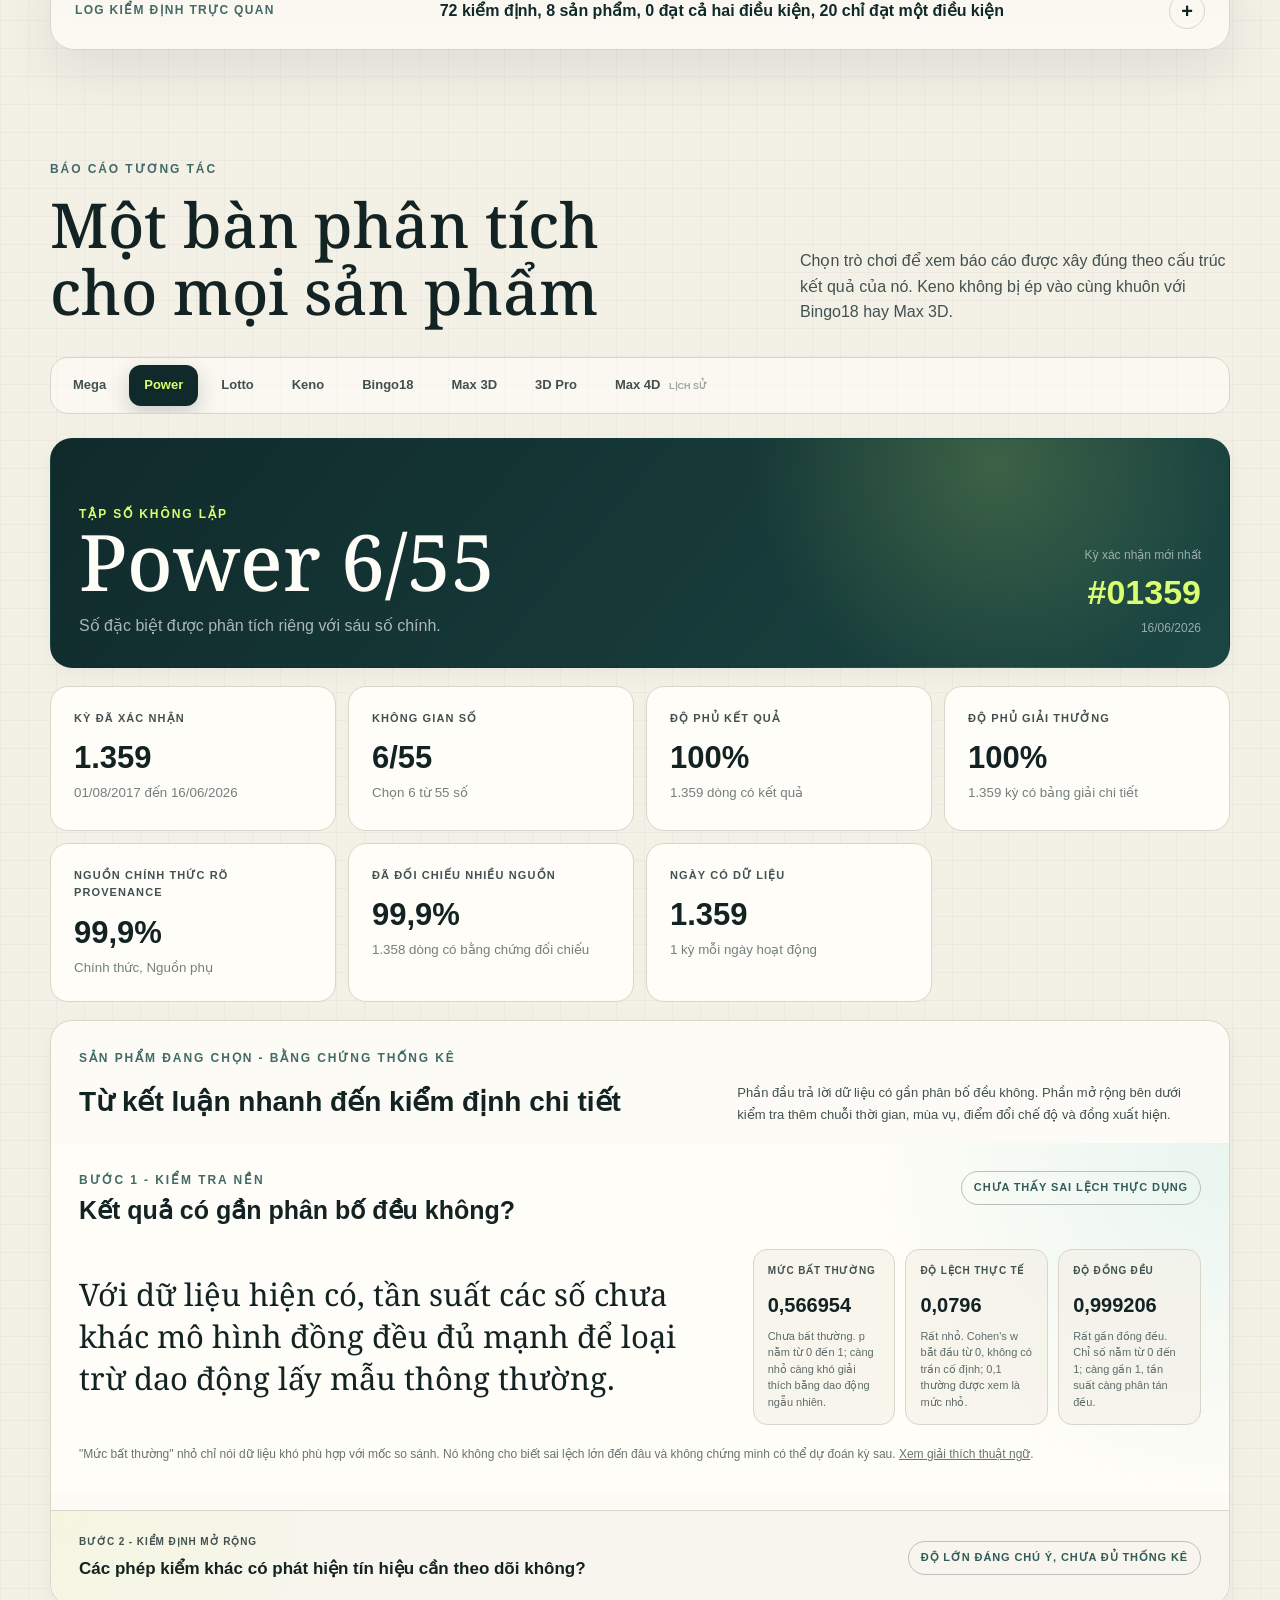
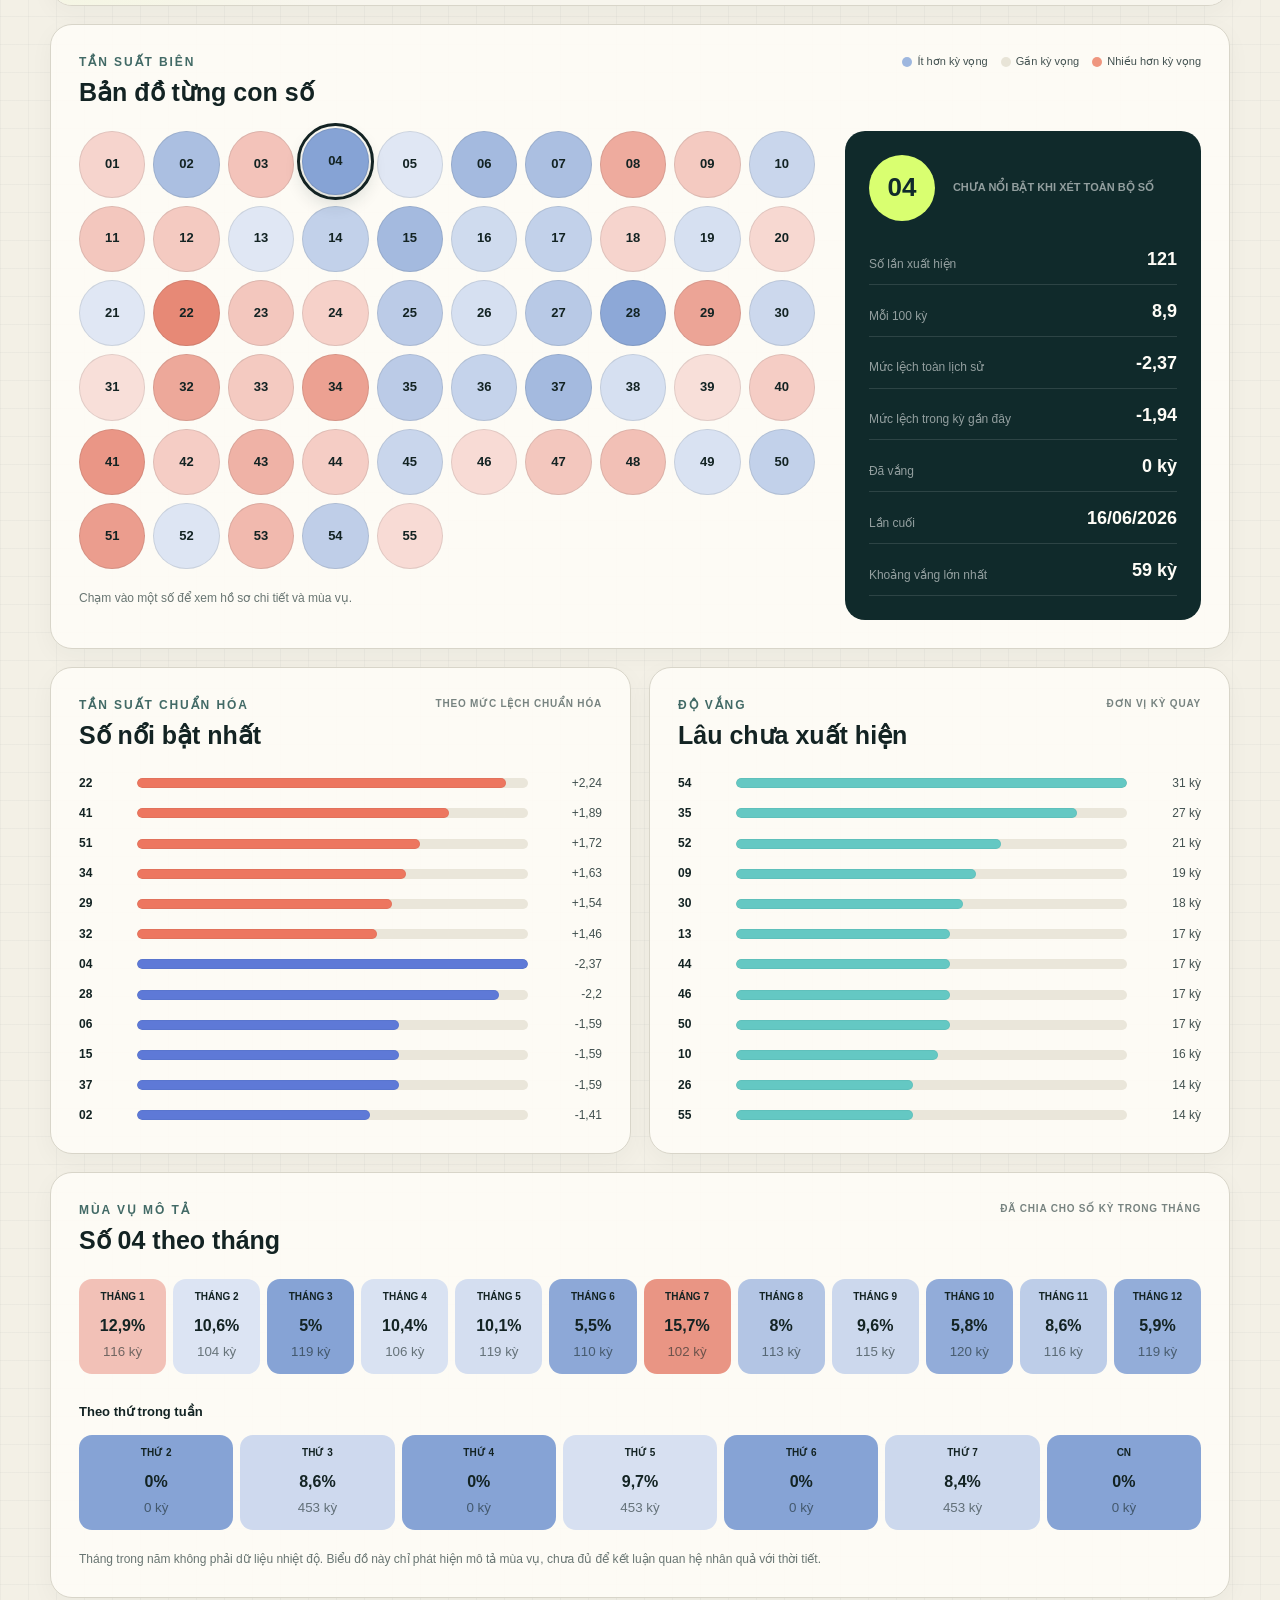
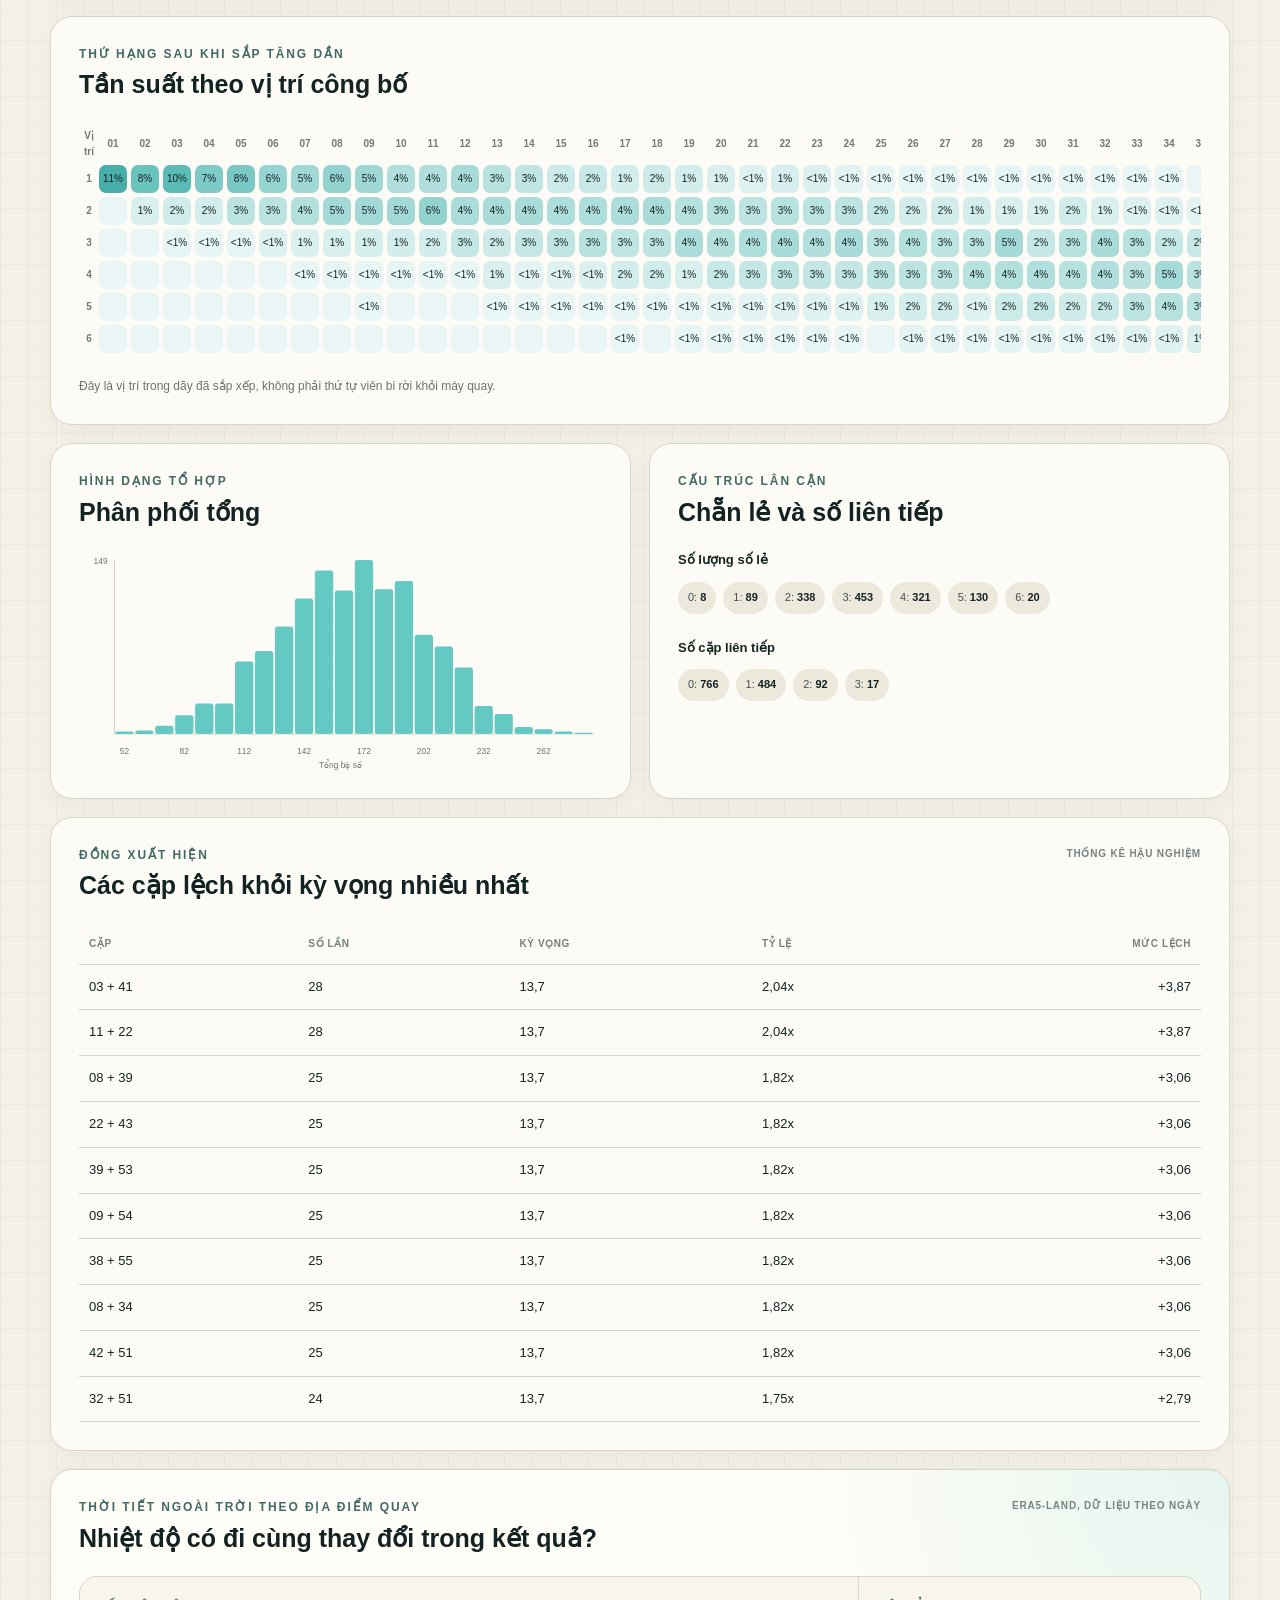
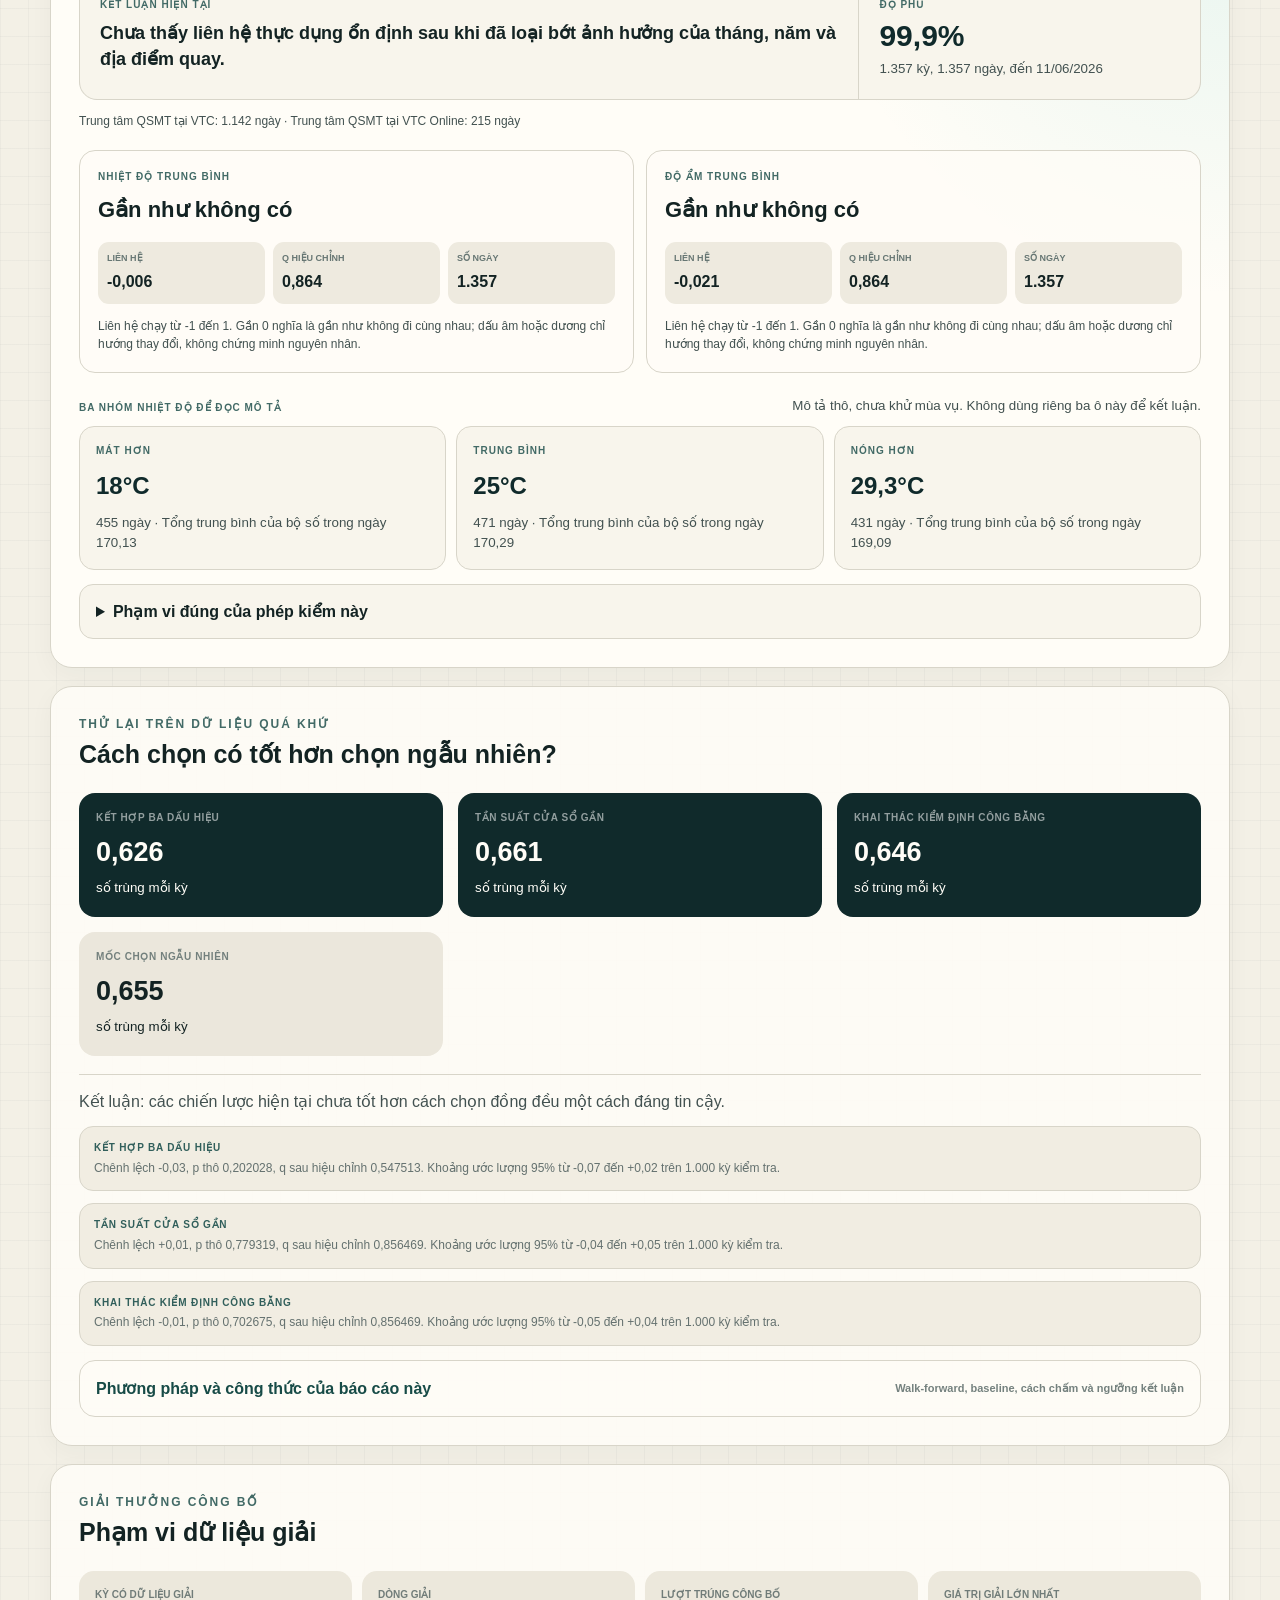
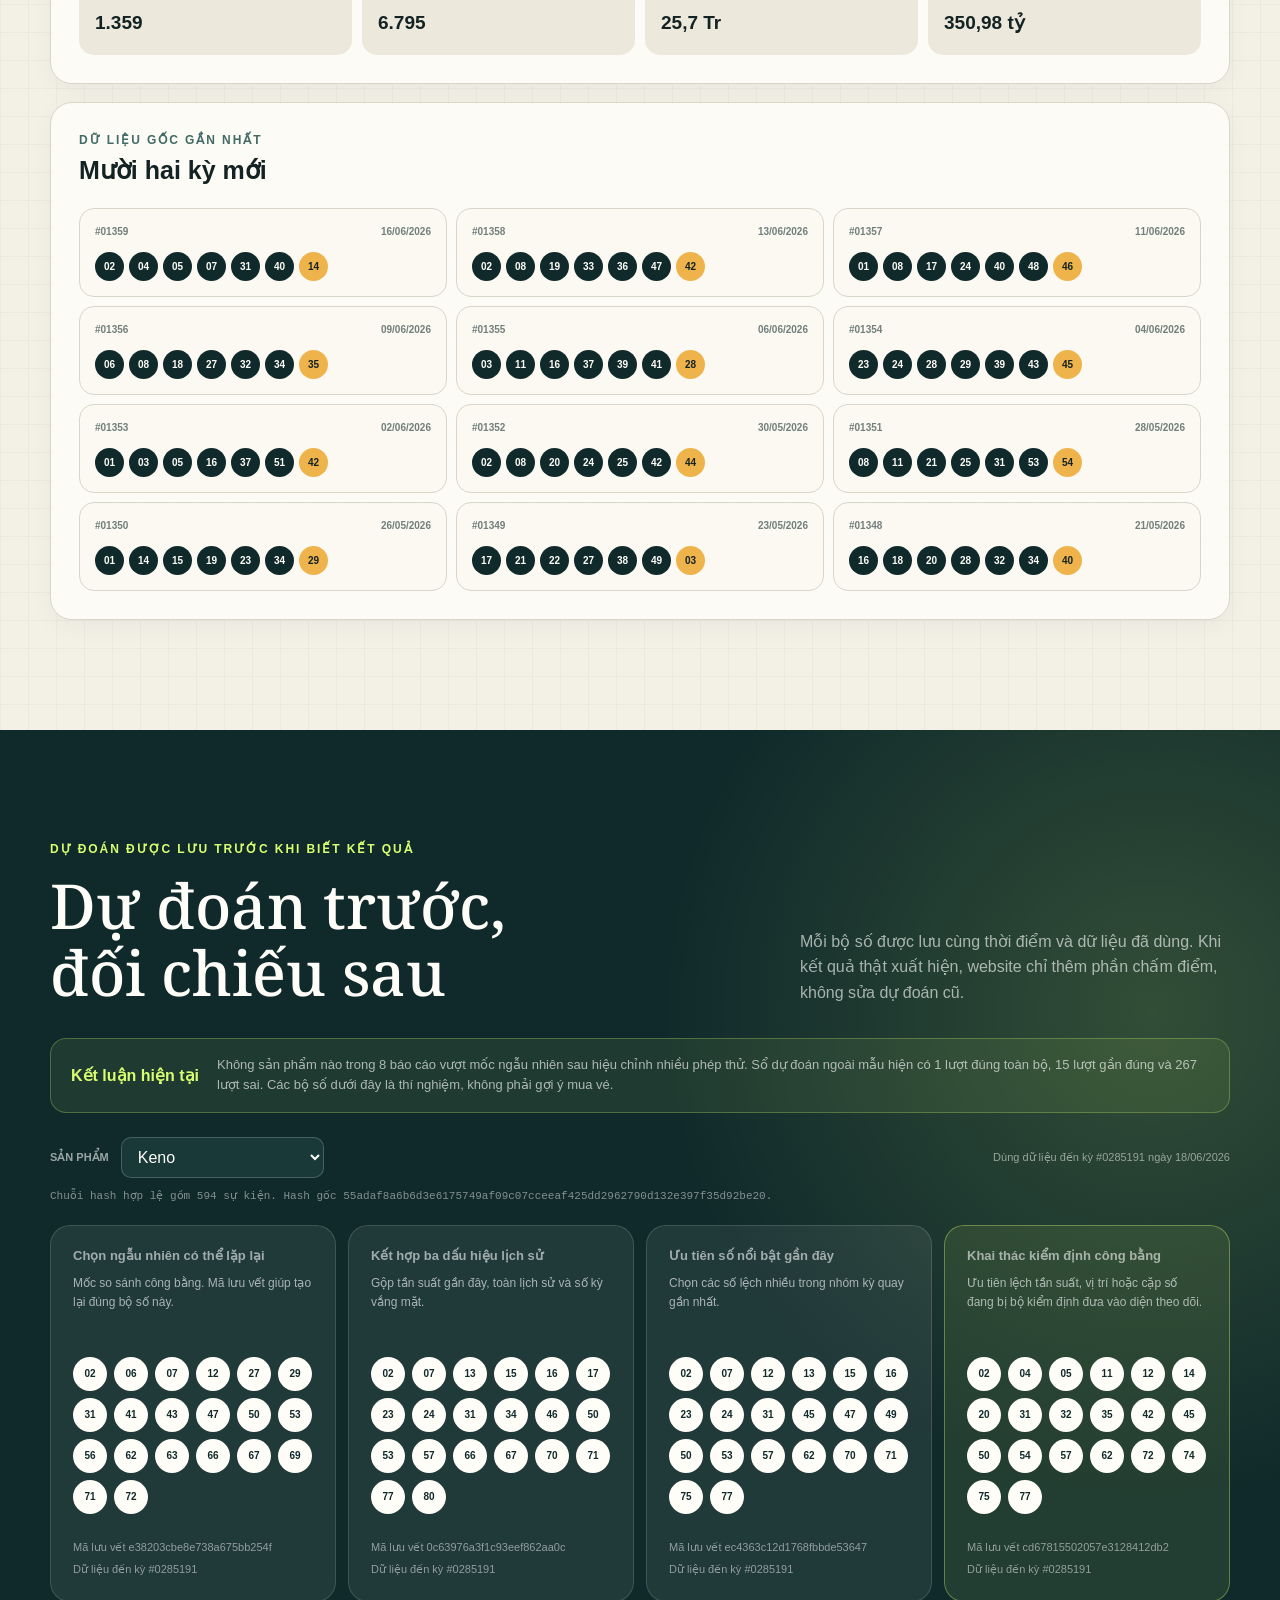
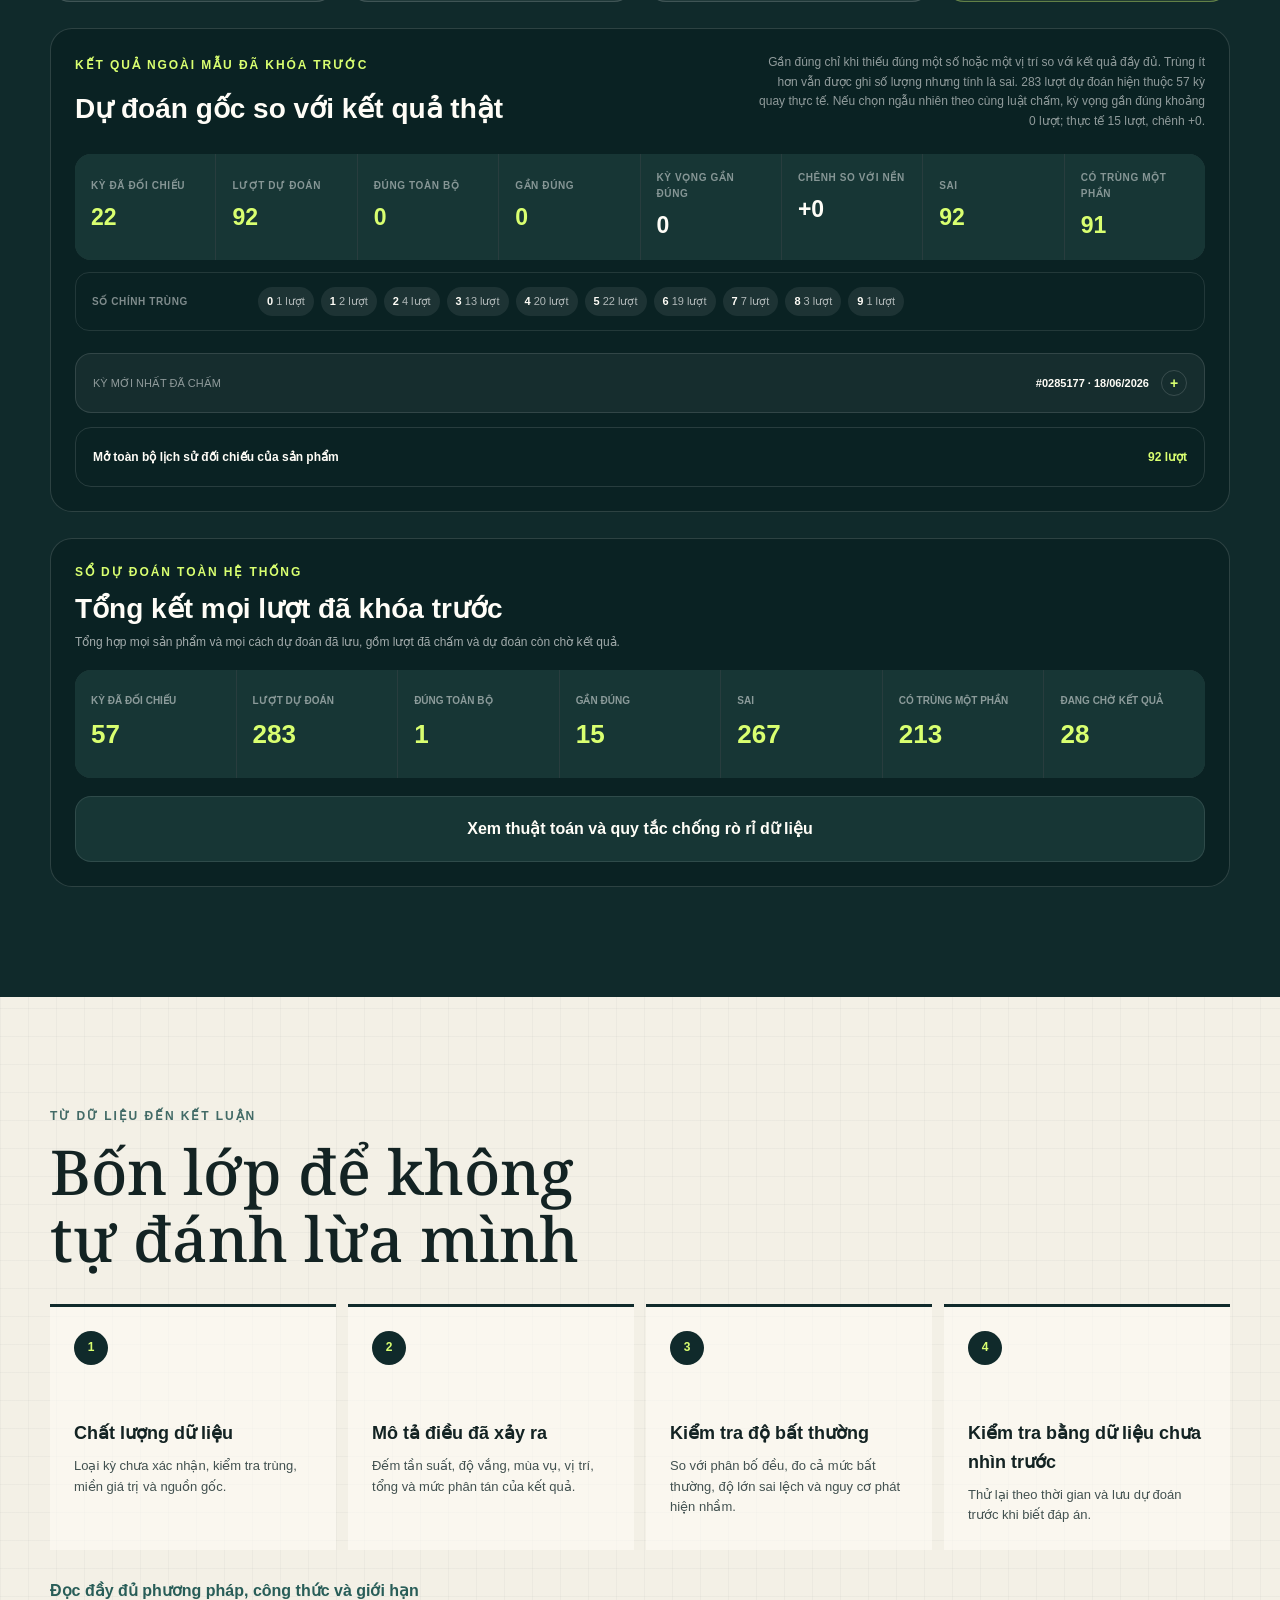
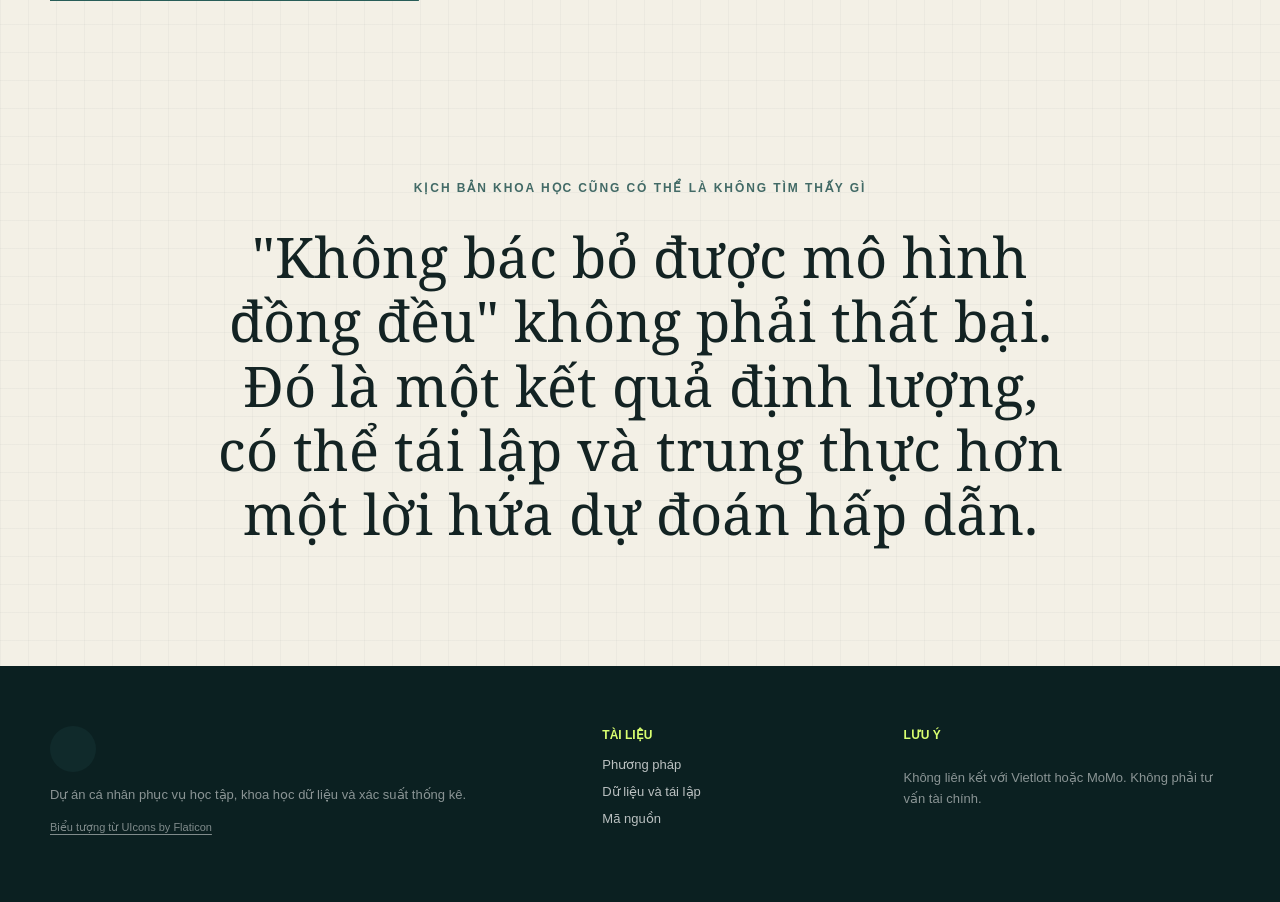
==== commit d6d03056: "Thêm permutation check cho fairness audit" ====
--- a/site/index.html
+++ b/site/index.html
@@ -13,8 +13,8 @@
   <link rel="preconnect" href="https://fonts.gstatic.com" crossorigin>
   <link rel="stylesheet" href="https://fonts.googleapis.com/css2?family=Noto+Serif:ital,wght@0,400;0,500;1,400;1,500&amp;display=swap">
   <link rel="stylesheet" href="https://cdn-uicons.flaticon.com/3.0.0/uicons-regular-rounded/css/uicons-regular-rounded.css">
-  <link rel="stylesheet" href="assets/styles.css?v=20260618-3">
-  <script src="assets/app.js?v=20260618-3" defer></script>
+  <link rel="stylesheet" href="assets/styles.css?v=20260618-4">
+  <script src="assets/app.js?v=20260618-5" defer></script>
 </head>
 <body>
   <a class="skip-link" href="#main">Bỏ qua điều hướng</a>
--- a/site/assets/styles.css
+++ b/site/assets/styles.css
@@ -1817,6 +1817,10 @@
   font-size: 13px;
 }
 
+.audit-test-metrics {
+  min-width: 0;
+}
+
 .audit-test-row dl {
   display: grid;
   grid-template-columns: repeat(2, 1fr);
@@ -1840,6 +1844,31 @@
 .audit-test-row dd {
   margin: 3px 0 0;
   font-weight: 900;
+}
+
+.audit-permutation-note {
+  display: grid;
+  gap: 4px;
+  margin-top: 10px !important;
+  padding: 10px 12px;
+  border: 1px solid #c9d4cd;
+  border-radius: 12px;
+  background: #f7f5ec;
+}
+
+.audit-permutation-note strong {
+  margin: 0;
+  color: var(--ink);
+  font-size: 13px;
+}
+
+.audit-permutation-note span {
+  color: var(--ink-soft);
+  font-size: 11px;
+  font-weight: 750;
+  letter-spacing: 0;
+  line-height: 1.45;
+  text-transform: none;
 }
 
 .position-residual-panel {
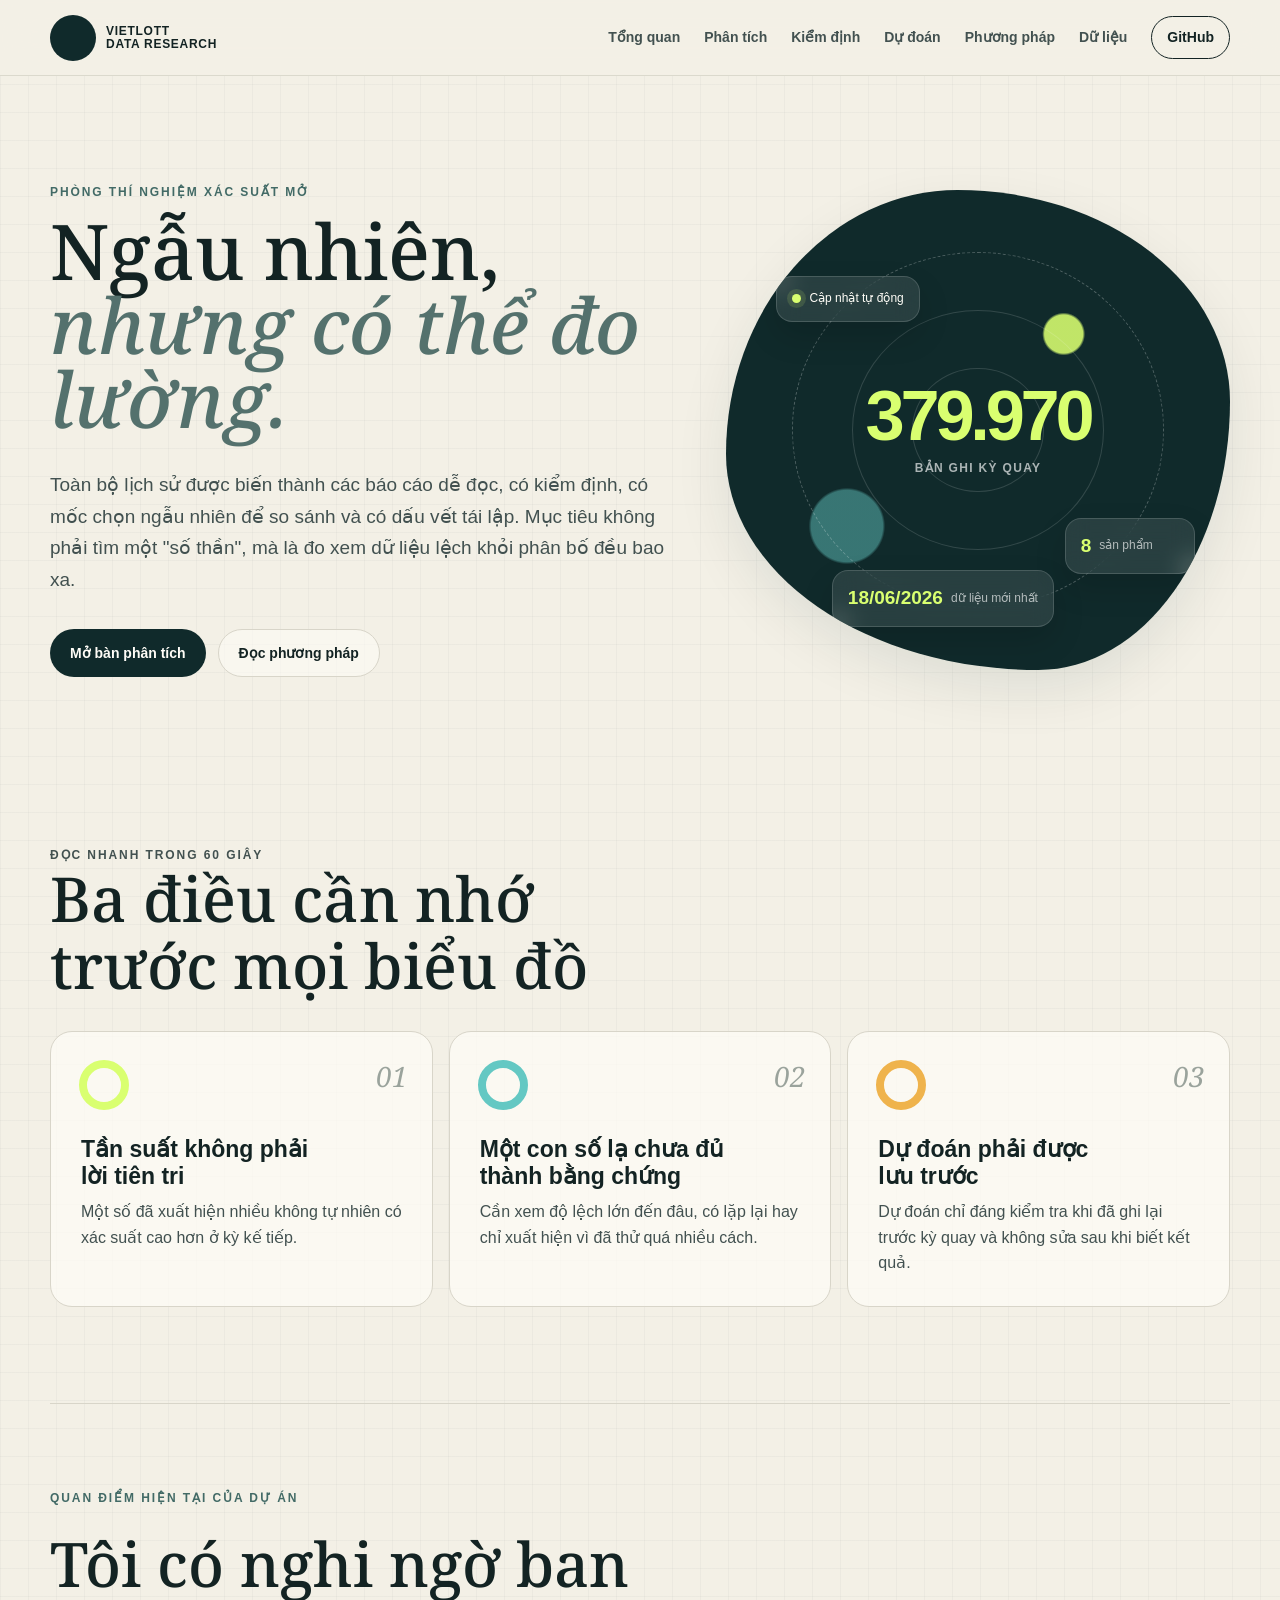
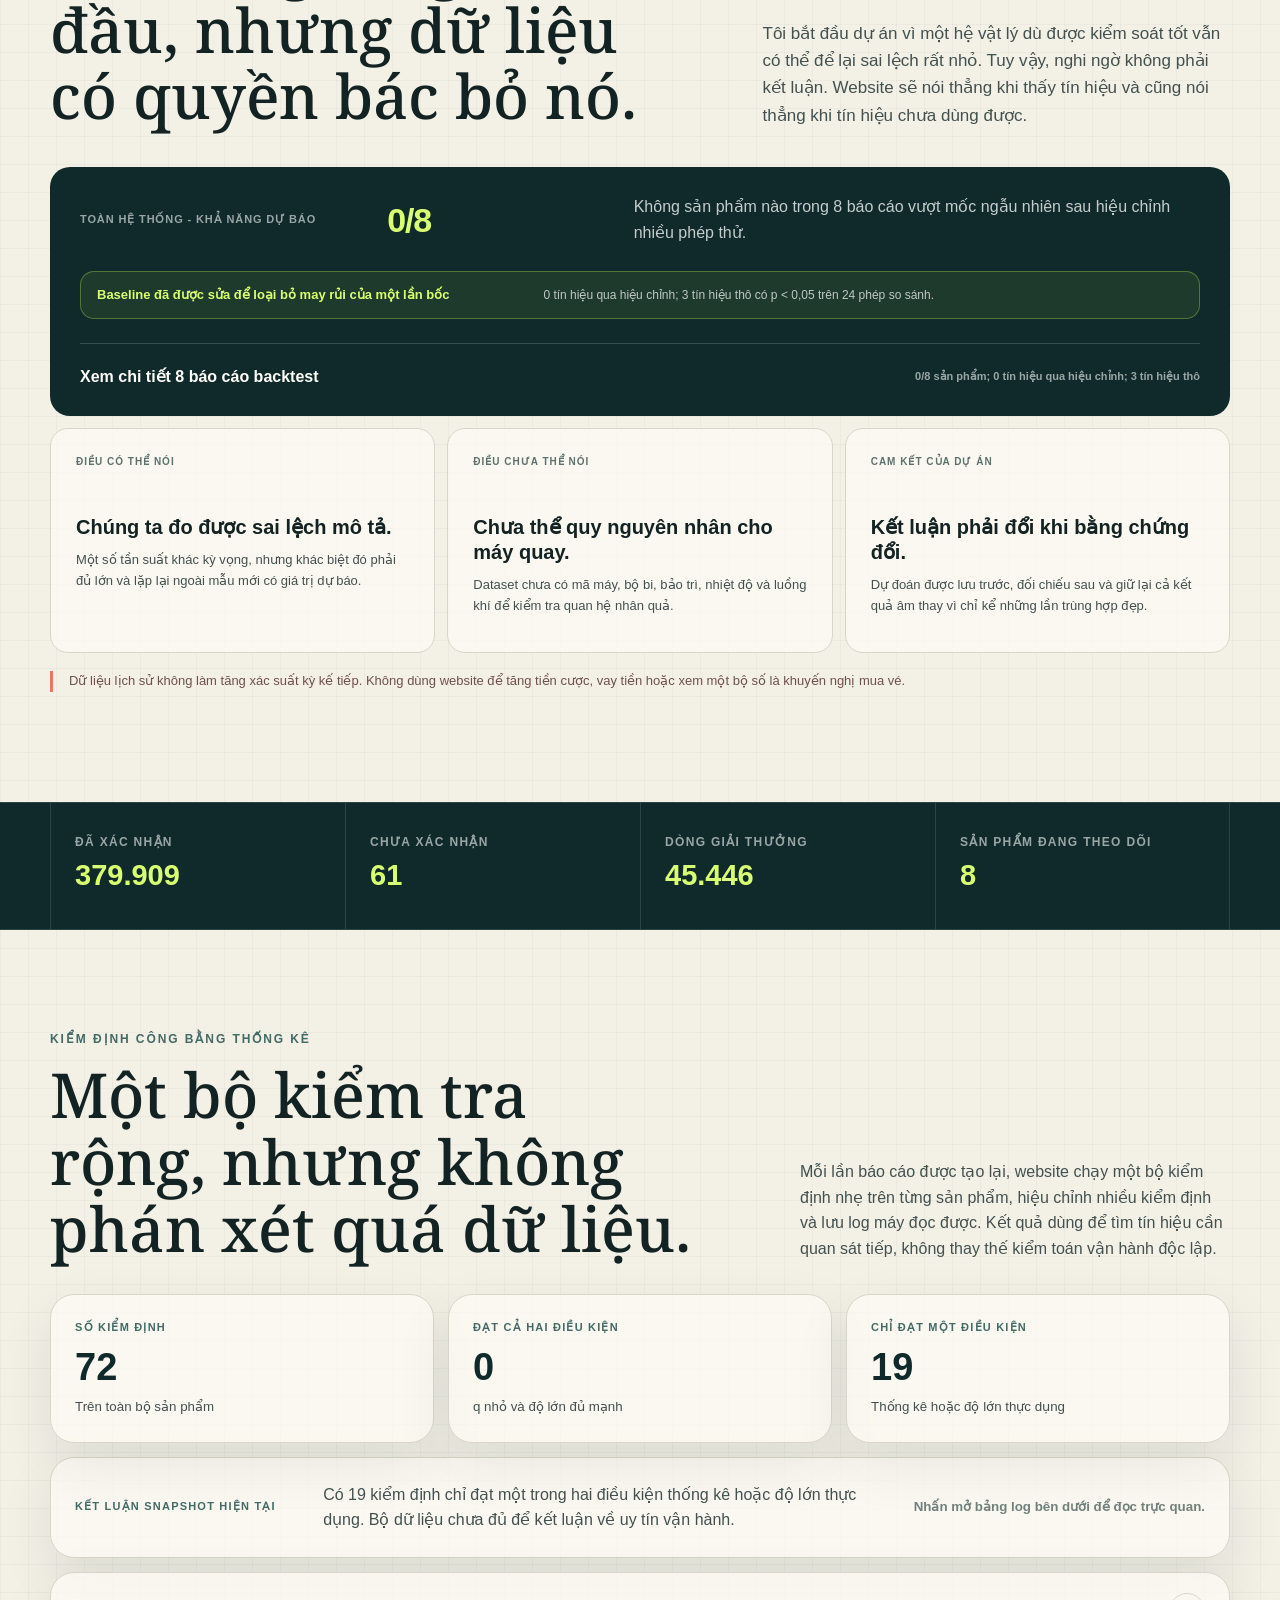
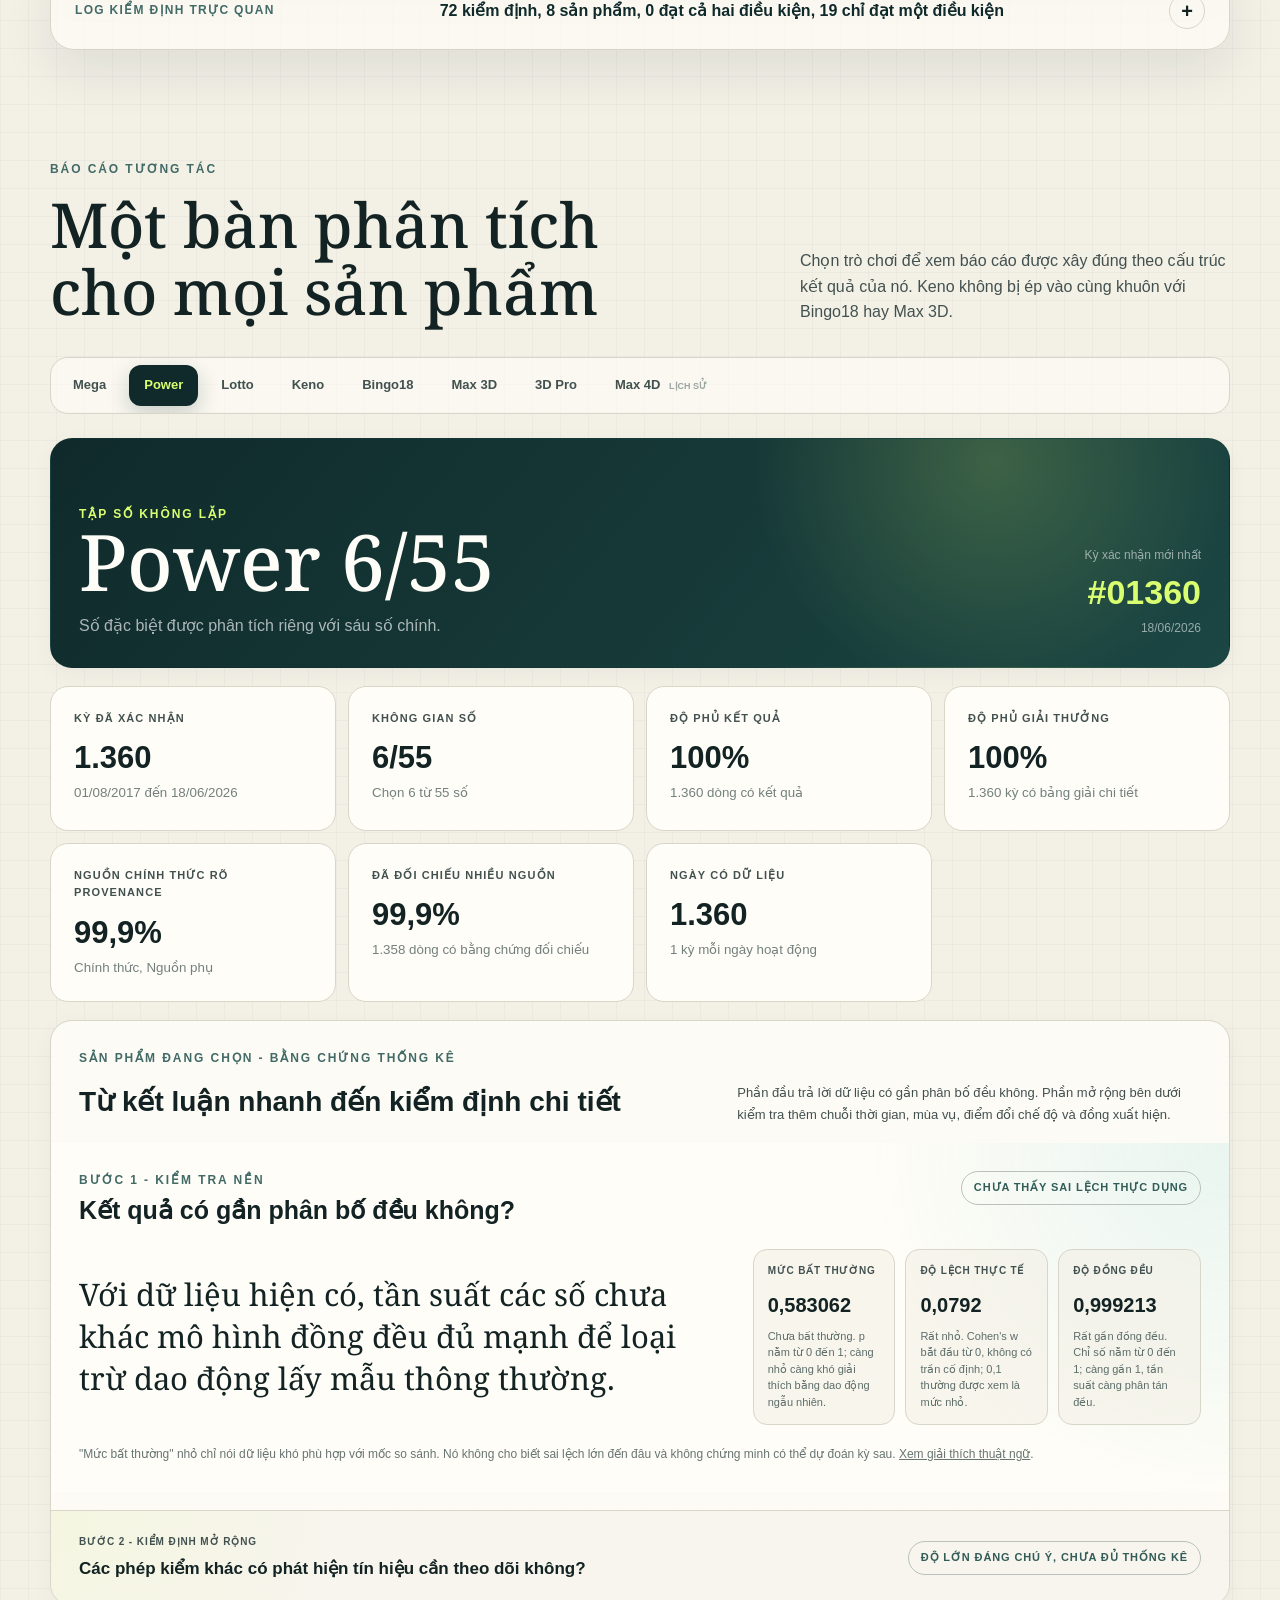
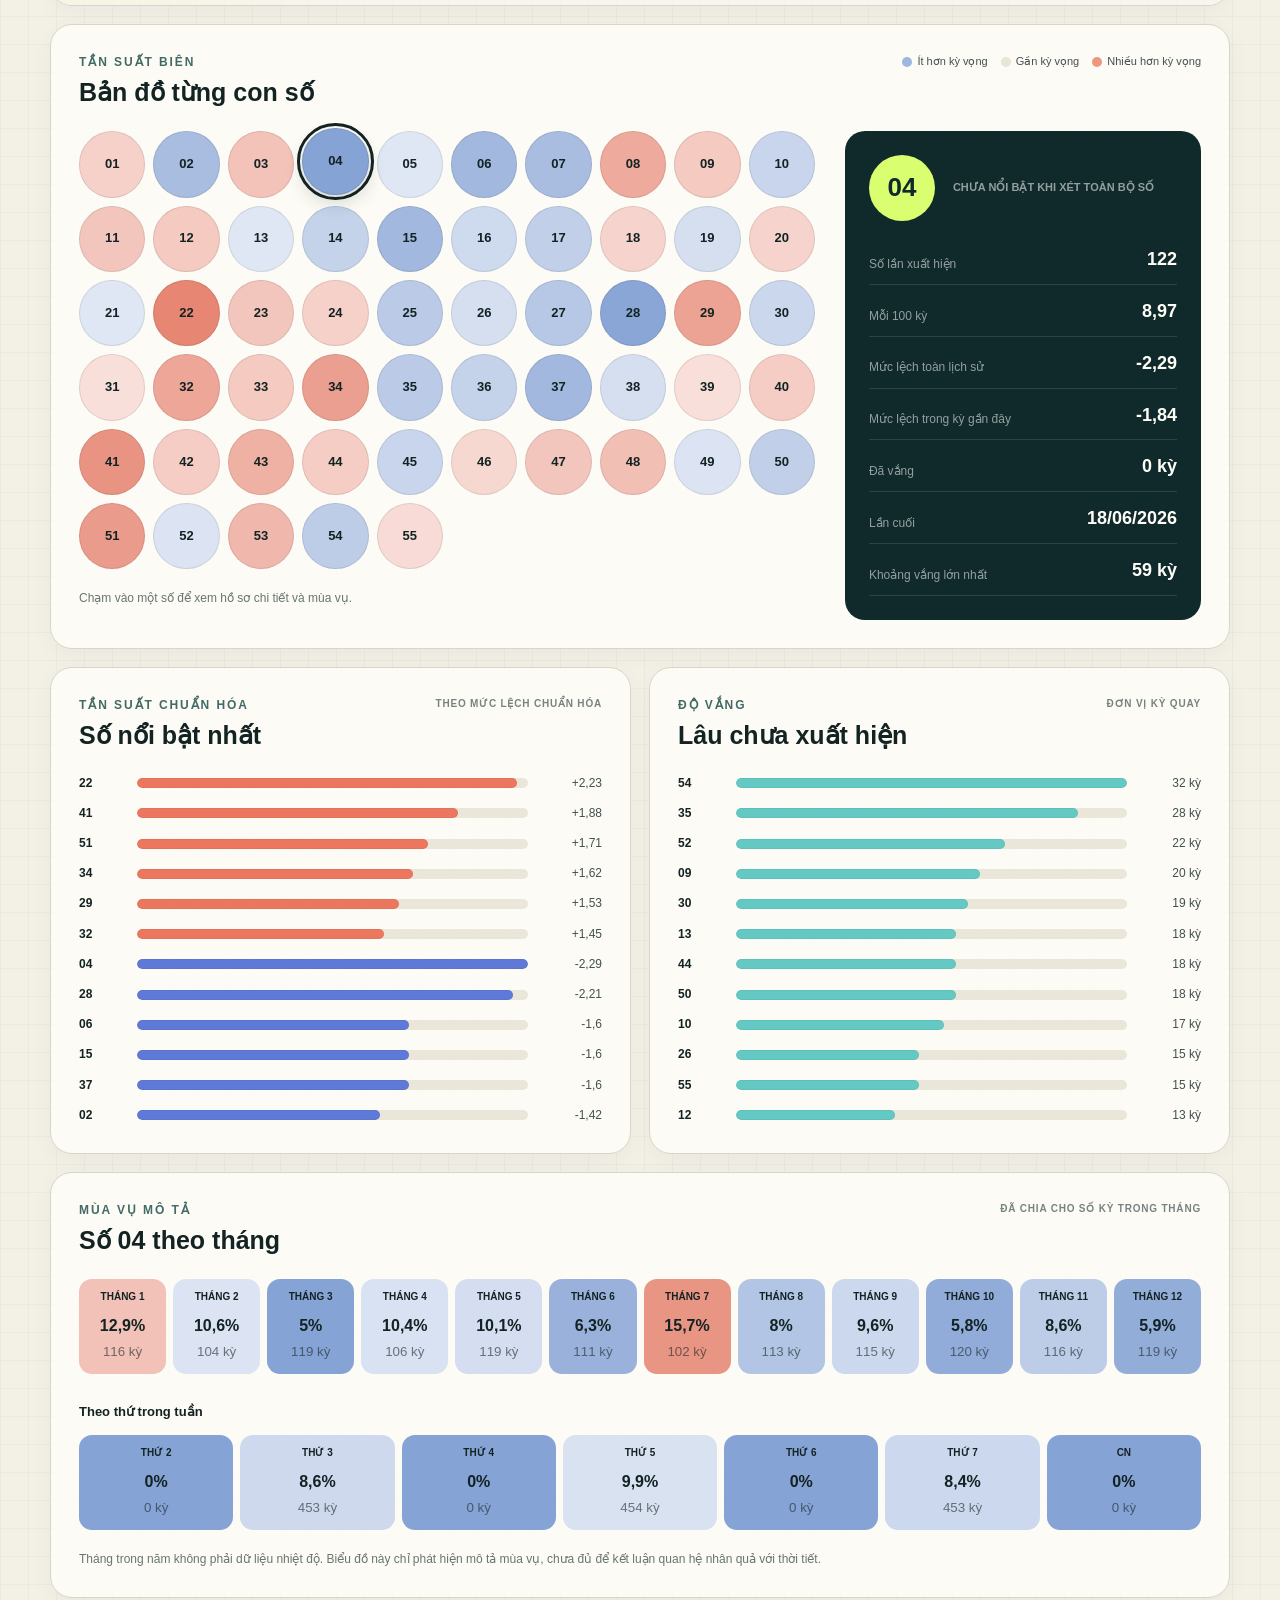
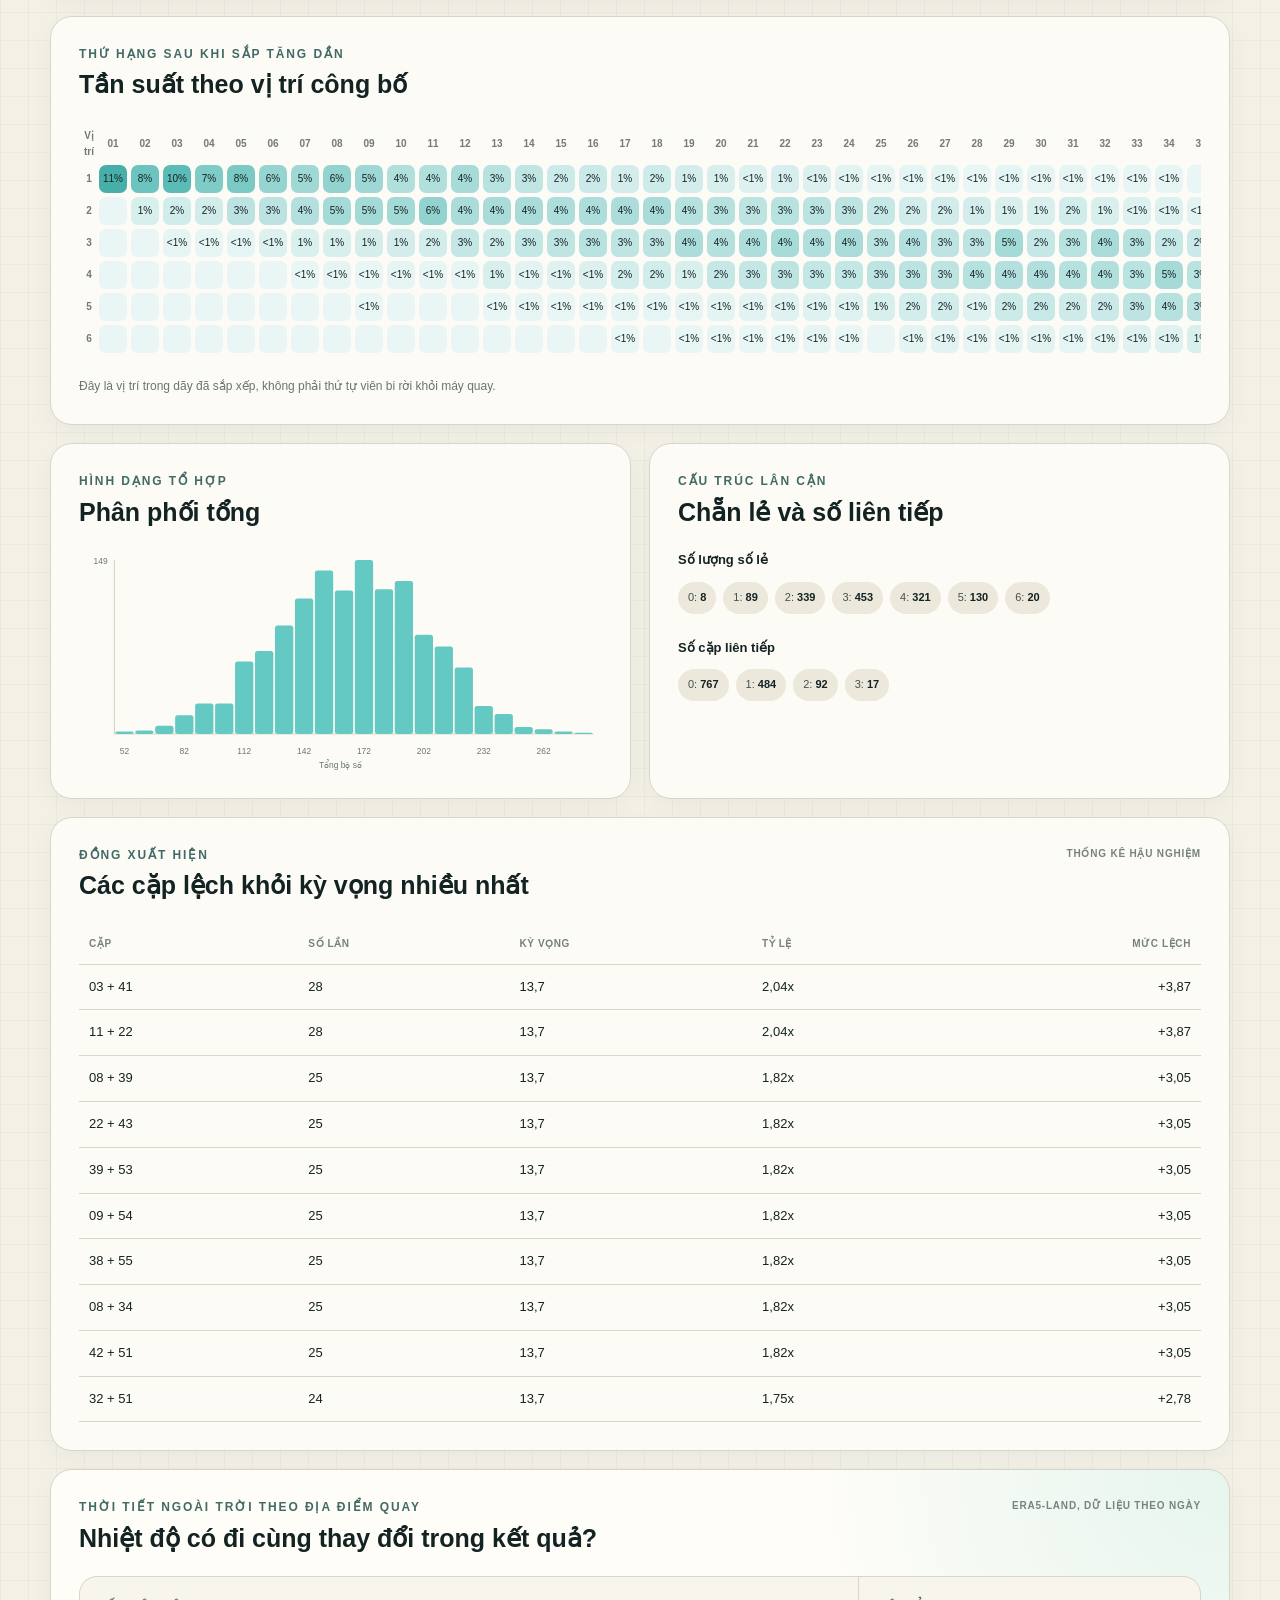
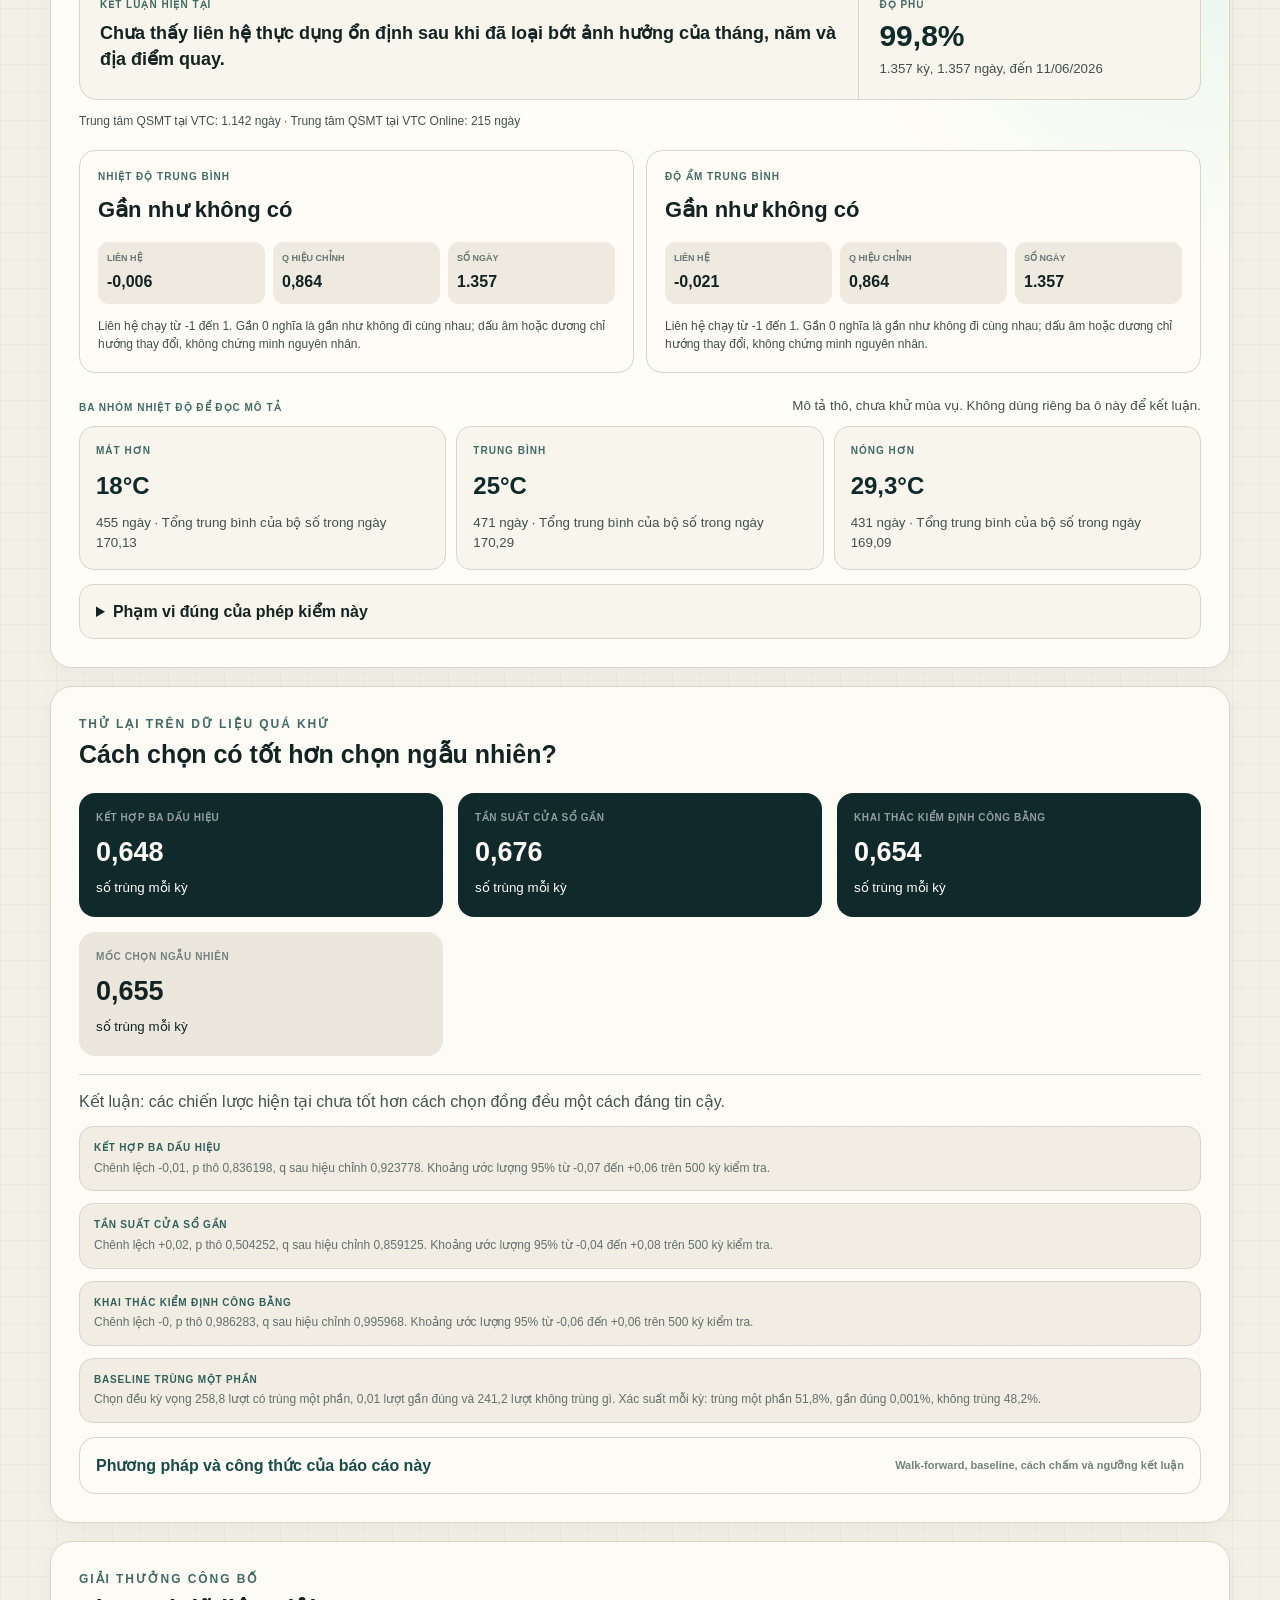
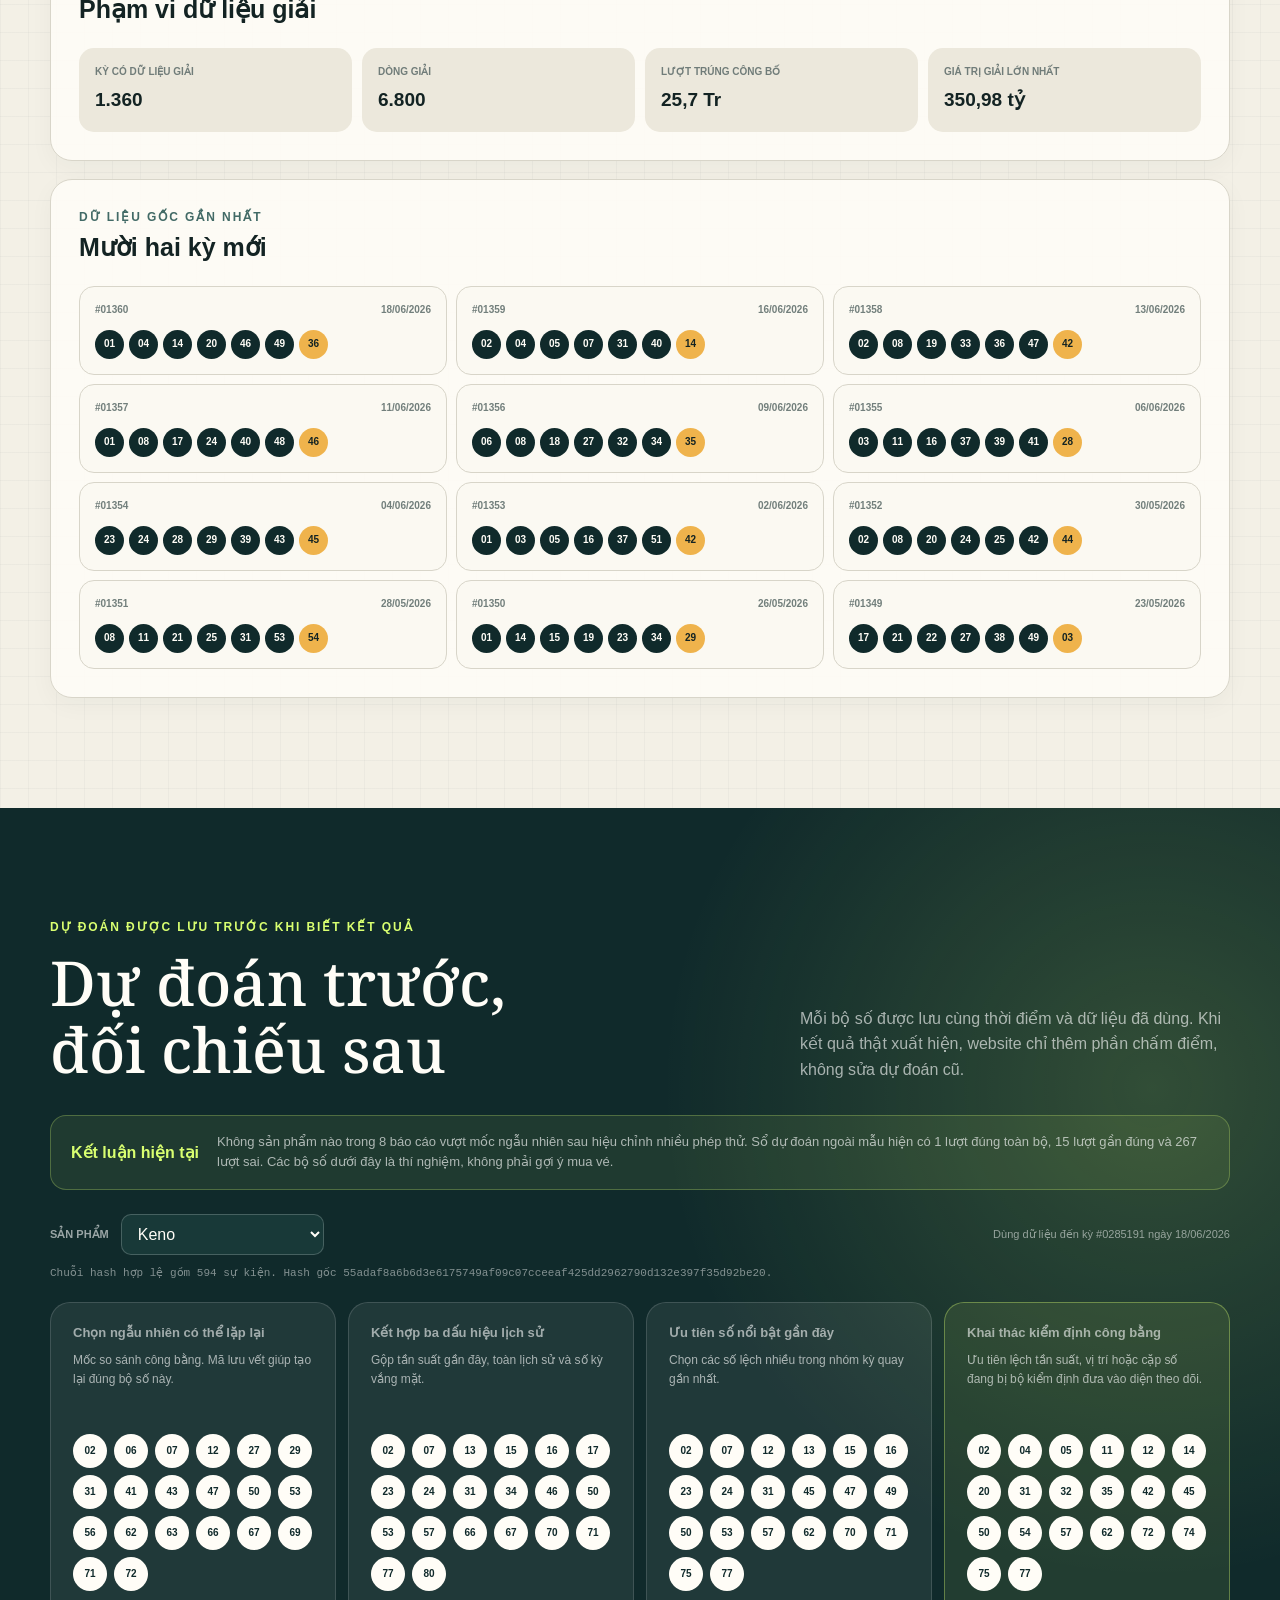
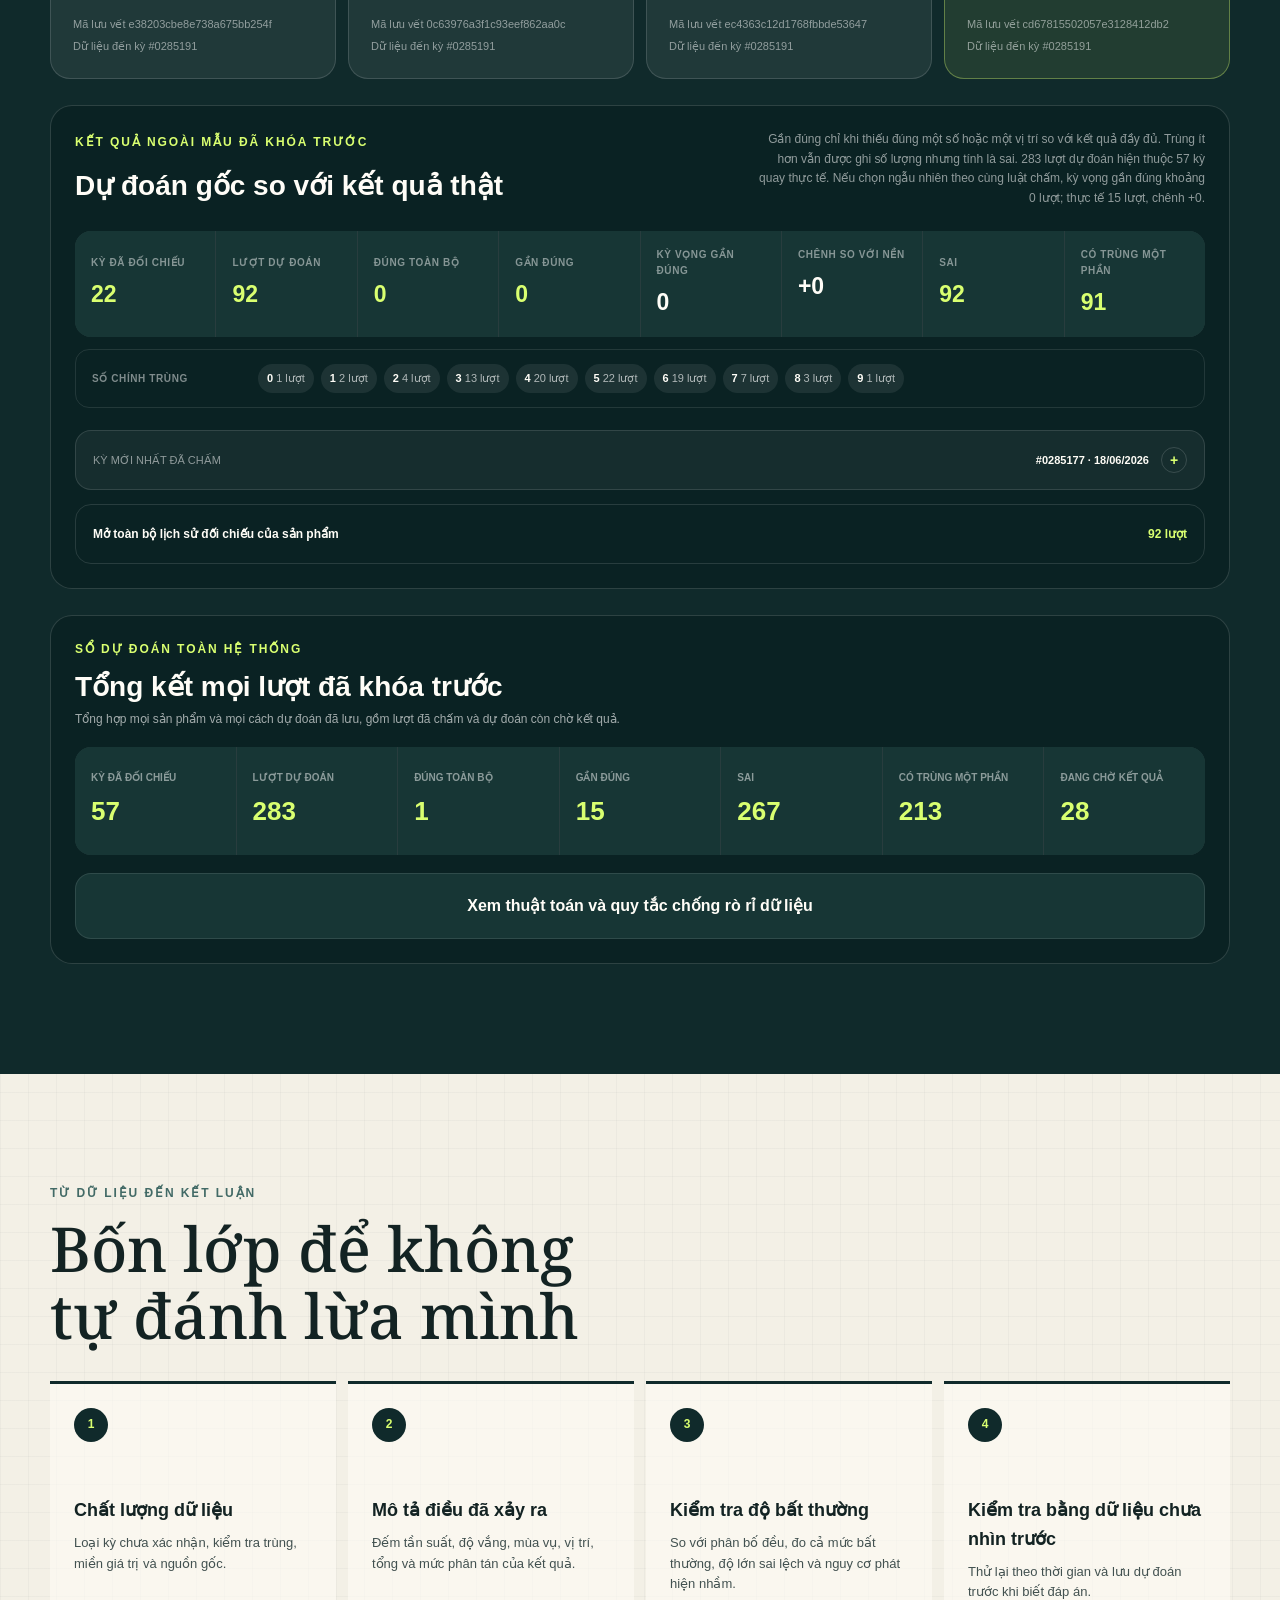
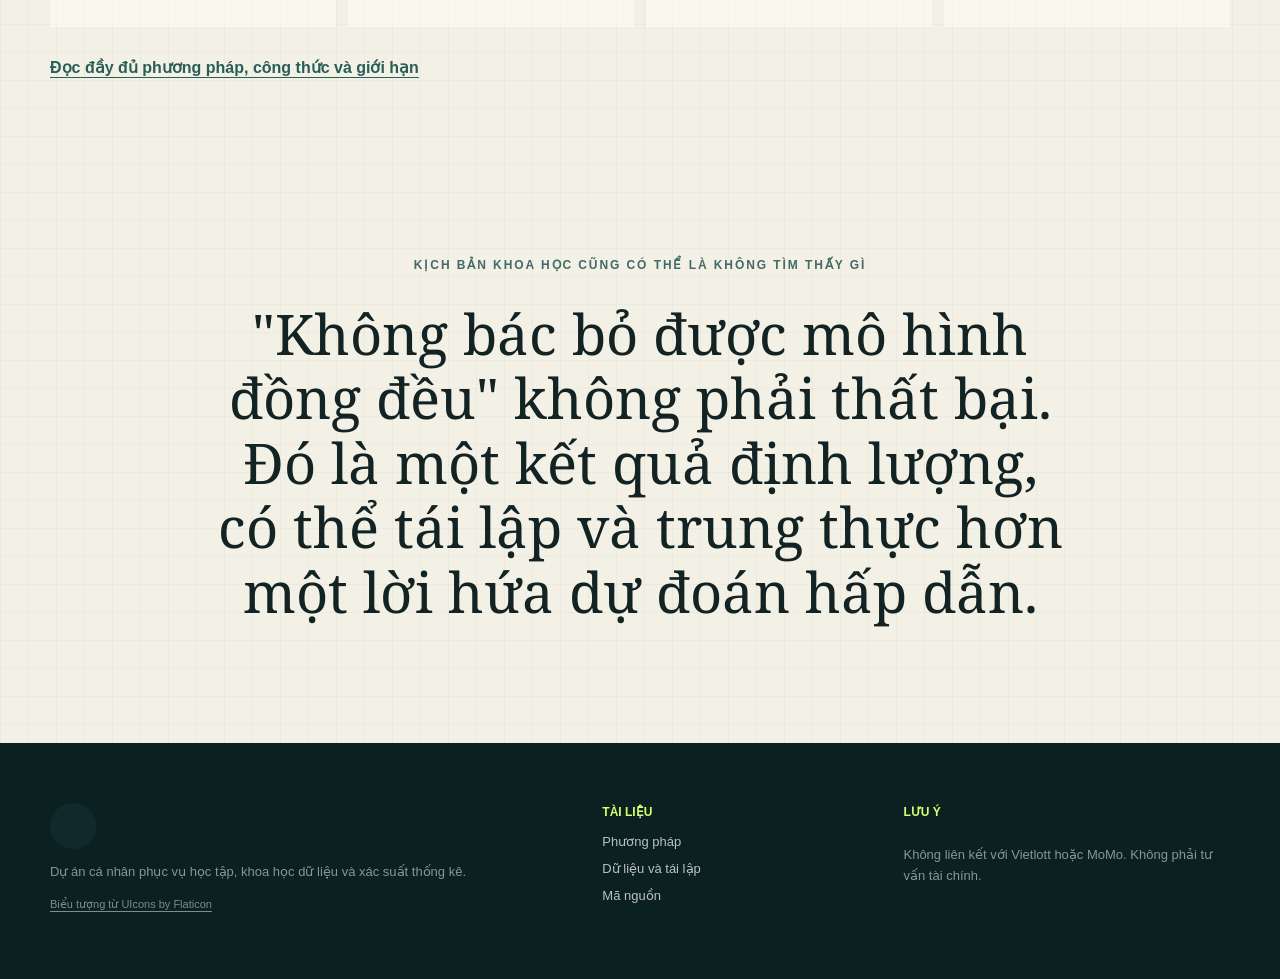
==== commit 848e0905: "Add backtest window sensitivity registry" ====
--- a/site/index.html
+++ b/site/index.html
@@ -13,8 +13,8 @@
   <link rel="preconnect" href="https://fonts.gstatic.com" crossorigin>
   <link rel="stylesheet" href="https://fonts.googleapis.com/css2?family=Noto+Serif:ital,wght@0,400;0,500;1,400;1,500&amp;display=swap">
   <link rel="stylesheet" href="https://cdn-uicons.flaticon.com/3.0.0/uicons-regular-rounded/css/uicons-regular-rounded.css">
-  <link rel="stylesheet" href="assets/styles.css?v=20260618-4">
-  <script src="assets/app.js?v=20260618-5" defer></script>
+  <link rel="stylesheet" href="assets/styles.css?v=20260618-6">
+  <script src="assets/app.js?v=20260618-11" defer></script>
 </head>
 <body>
   <a class="skip-link" href="#main">Bỏ qua điều hướng</a>
